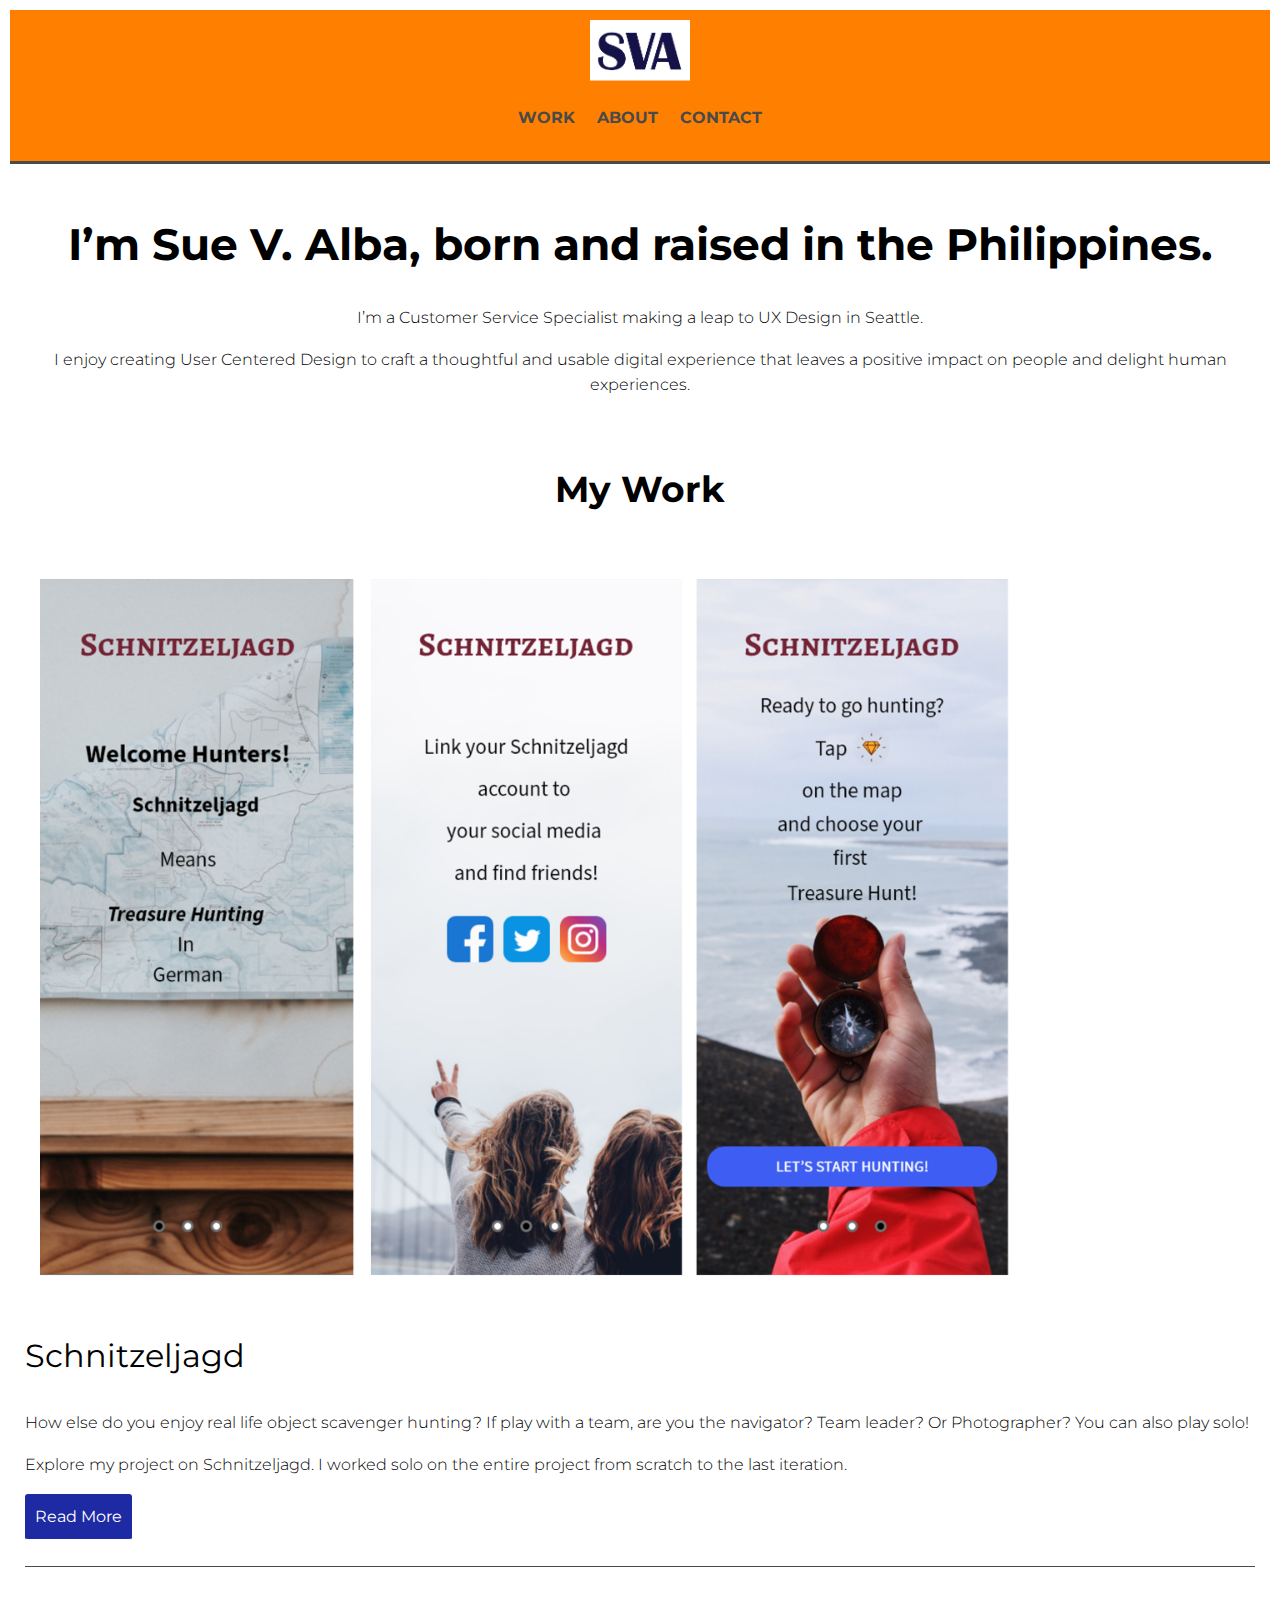
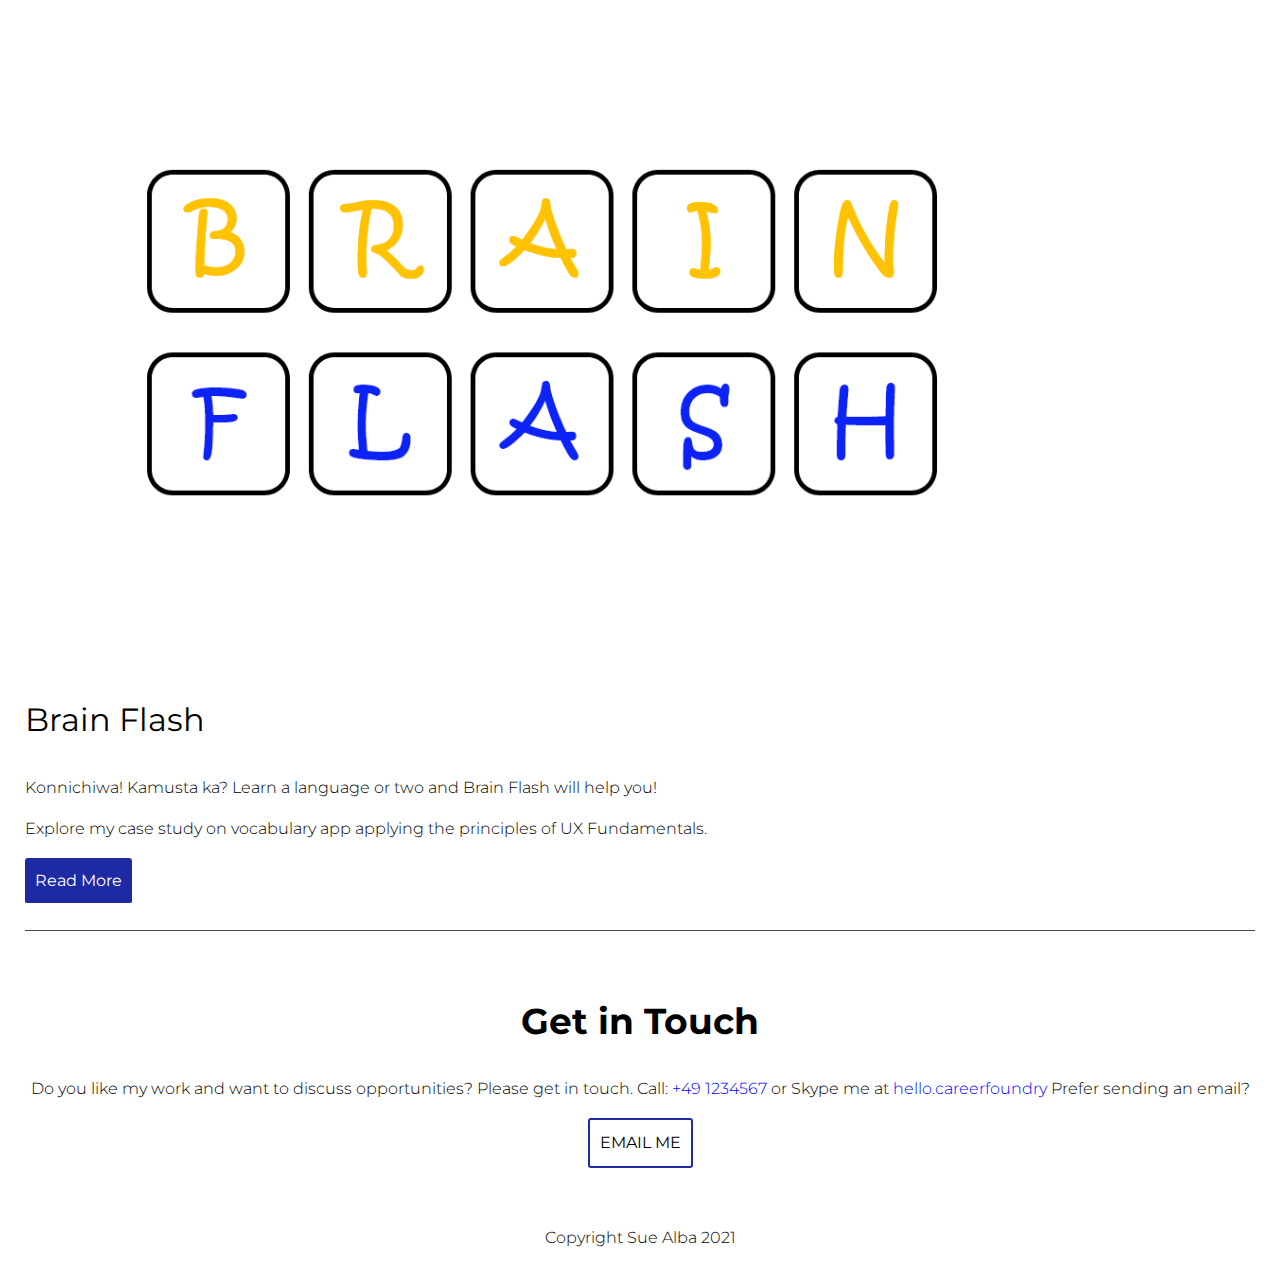
==== src/index.html @ 5db4f270 "Add styles to all pages" ====
<!DOCTYPE html>
<html lang="en" dir="ltr">
  <head>
    <meta charset="utf-8" />
    <meta name="viewport" content="width=device-width, initial-scale=1" />
    <title>SueA Portfolio</title>
    <link rel="shortcut icon" type="image/jpg" href="img/favicon.ico" />
    <link
      rel="stylesheet"
      href="https://pro.fontawesome.com/releases/v5.10.0/css/all.css"
      integrity="sha384-AYmEC3Yw5cVb3ZcuHtOA93w35dYTsvhLPVnYs9eStHfGJvOvKxVfELGroGkvsg+p"
      crossorigin="anonymous"
    />
    <link rel="stylesheet" type="text/css" href="css/normalize.css" />
    <link rel="stylesheet" type="text/css" href="css/style.css" />
    <link
      href="https://fonts.googleapis.com/css2?family=Montserrat:wght@500&family=Roboto+Slab&display=swap"
      rel="stylesheet"
    />
  </head>
  <body>
    <header>
      <div class="container">
        <a href="index.html"
          ><img src="img/MyLogos/logo.png" alt="" class="logo"
        /></a>
        <nav>
          <ul>
            <li><a href="index.html">Work</a></li>
            <li><a href="about.html">About</a></li>
            <li><a href="#contact">Contact</a></li>
          </ul>
        </nav>
      </div>
    </header>

    <main>
      <div id="hero">
        <div class="container">
          <h1>I’m Sue V. Alba, born and raised in the Philippines.</h1>

          <p class="center">
            I’m a Customer Service Specialist making a leap to UX Design in
            Seattle.
          </p>
          <p class="center">
            I enjoy creating User Centered Design to craft a thoughtful and
            usable digital experience that leaves a positive impact on people
            and delight human experiences.
          </p>
        </div>
      </div>

      <div id="work">
        <div class="container">
          <h2>My Work</h2>
          <div class="row">
            <div class="columnLeft">
              <picture>
                <source
                  srcset="img/Schnitzeljagd/sjcover-600x400.png"
                  media="(max-width:767px)"
                />
                <img src="img/Schnitzeljagd/sjcover-1200x800.png" alt="" />
              </picture>
            </div>
            <div class="columnRight">
              <div><h3>Schnitzeljagd</h3></div>
              <div>
                <p>
                  How else do you enjoy real life object scavenger hunting? If
                  play with a team, are you the navigator? Team leader? Or
                  Photographer? You can also play solo!
                </p>
                <p>
                  Explore my project on Schnitzeljagd. I worked solo on the
                  entire project from scratch to the last iteration.
                </p>
                <a href="sj.html" class="button">Read More</a>
              </div>
            </div>
          </div>
          <div class="row">
            <div class="columnLeft">
              <picture>
                <source
                  srcset="img/BrainFlash/BFLogo-600x400.png"
                  media="(max-width:767px)"
                />
                <img src="img/BrainFlash/BFLogo-1200x800.png" alt="" />
              </picture>
            </div>
            <div class="columnRight">
              <div><h3>Brain Flash</h3></div>
              <div>
                <p>
                  Konnichiwa! Kamusta ka? Learn a language or two and Brain
                  Flash will help you!
                </p>
                <p>
                  Explore my case study on vocabulary app applying the
                  principles of UX Fundamentals.
                </p>
                <a href="bf.html" class="button">Read More</a>
              </div>
            </div>
          </div>
        </div>
      </div>
    </main>
    <footer>
      <div class="container">
        <h2>Get in Touch</h2>
        <p>
          Do you like my work and want to discuss opportunities? Please get in
          touch. Call: <a href="tel:+491234567">+49 1234567</a> or Skype me at
          <a href="skype:hello.careerfoundry">hello.careerfoundry</a> Prefer
          sending an email?
        </p>
        <a href="mailto:office@careerfoundry.com" class="button contact"
          >Email me</a
        >
        <!--Social Media Layout and Placeholders-->
        <ul>
          <li>
            <a href="https://www.linkedin.com/" target="_blank">
              <i class="fab fa-linkedin"></i>
            </a>
          </li>
          <li>
            <a href="https://www.twitter.com/" target="_blank">
              <i class="fab fa-twitter-square"></i>
            </a>
          </li>
          <li>
            <a href="https://www.meetup.com/" target="_blank">
              <i class="fab fa-meetup"></i>
            </a>
          </li>
          <li>
            <a href="https://www.slack.com/" target="_blank">
              <i class="fab fa-slack"></i>
            </a>
          </li>
        </ul>
      </div>
      <p>Copyright Sue Alba 2021</p>
    </footer>
  </body>
</html>
---- src/css/style.css ----
* {
  box-sizing: border-box;
}

body {
  background-color: #ffffff;
  font-family: "Montserrat", sans-serif;
  font-size: 16px; /* Sets the font size to 16px */
  font-weight: 300; /* Sets the font weight to 300 */
  line-height: 1.6; /* Sets the line-height to 1.6 * the font-size */
  color: #000000;
}

header {
  background-color: #ff8000;
  color: #000000;
  padding-top: 10px;
  padding-right: 5px;
  padding-bottom: 15px;
  padding-left: 5px;
  margin: 10px 10px 0px 10px;
  border-bottom: 3px solid #4a4a4a;
  text-align: center;
  position: relative;
}

main {
  margin: 0px 10px;
}

footer {
  color: #000000;
  padding-top: 10px;
  padding-right: 5px;
  padding-bottom: 15px;
  padding-left: 5px;
  margin: 10px 10px 0px 10px;
  text-align: center;
  position: relative;
}

footer ul {
  list-style-type: none;
  padding: 0;
}

footer ul > li {
  display: inline-block;
}

nav {
  display: inline-block;
  width: 100%;
}

nav > ul {
  list-style-type: none;
  padding: 0;
}

nav > ul > li {
  display: inline-block;
}

nav > ul > li > a {
  padding: 0 9px;
  text-transform: uppercase;
  font-weight: 700;
  color: #4a4a4a;
}

nav > ul > li > a:visited {
  color: #8000ff;
}

nav > ul > li > a:hover {
  color: #0000ff;
}

nav > ul > li > a:active {
  color: #ff0000;
}

h1,
h2,
h3,
h4 {
  line-height: 1.4;
}

h1 {
  font-size: 2.75em;
  font-weight: 700;
}

h2 {
  font-size: 2.25em;
  font-weight: 700;
}

h3 {
  font-size: 2em;
  font-weight: 400;
}

h4 {
  font-size: 1.35em;
  font-weight: 400;
}

img {
  width: 100%;
  max-width: 1000px;
}

img.userflow {
  width: 100%;
  max-width: 600px;
}

img.crazy8 {
  width: 100%;
  max-width: 600px;
}

img.ut {
  width: 100%;
  max-width: 900px;
}

a {
  color: #0000ff;
  text-decoration: none; /* No underlining */
}

a:visited {
  /* visited link */
  color: #8000ff;
}

a:hover,
a:focus {
  color: #0000ff;
  text-decoration: underline;
  /* Underlining when hovering over a link */
}

a:active {
  /* selected link */
  color: #fae4e4;
}

.center {
  text-align: center;
}

.logo {
  max-width: 100px;
}

.container {
  padding: 0 15px;
}

.row {
  margin: 25px 0; /* 25px top and bottom, 0 left and right */
}

#hero {
  padding: 20px 0;
  display: inline-block;
  width: 100%;
}

#hero h1,
#work h2,
.work-title h1,
.work-title h3 {
  text-align: center; /* Centers text */
}

#work .row {
  padding-bottom: 25px;
  border-bottom: 1px solid #4a4a4a;
}

.category {
  font-weight: bold;
}

.button {
  display: inline-block; /* since the <a> tag is inline by default, we need to change this to inline-block, but more on this in the next exercise */
  background-color: #1d2aa3;
  color: #ffffff; /* needed to override the default link color */
  font-weight: 400;
  padding: 10px;
  border-radius: 3px;
  border-bottom: 2px solid #ffffff; /* width of the border, type, color */
  transition: 0.2s opacity;
}

.button:visited {
  color: #ecec00; /* needed to override the default link color */
}

.button:hover {
  opacity: 0.9; /* Reduces the opacity of the button to 80% */
  text-decoration: none;
}

.button:active {
  color: yellow;
}

.button.contact {
  background-color: transparent;
  color: #000000;
  text-transform: uppercase;
  border: 2px solid #1d2aa3;
}

.button.contact:hover {
  background-color: #1d2aa3;
  color: yellow;
}

.button.resume {
  background-color: transparent;
  color: #104df6;
  text-transform: uppercase;
  border: 2px solid1d2aa3;
}

.button.resume:hover {
  background-color: #2d37c2;
  color: #ffffff;
}
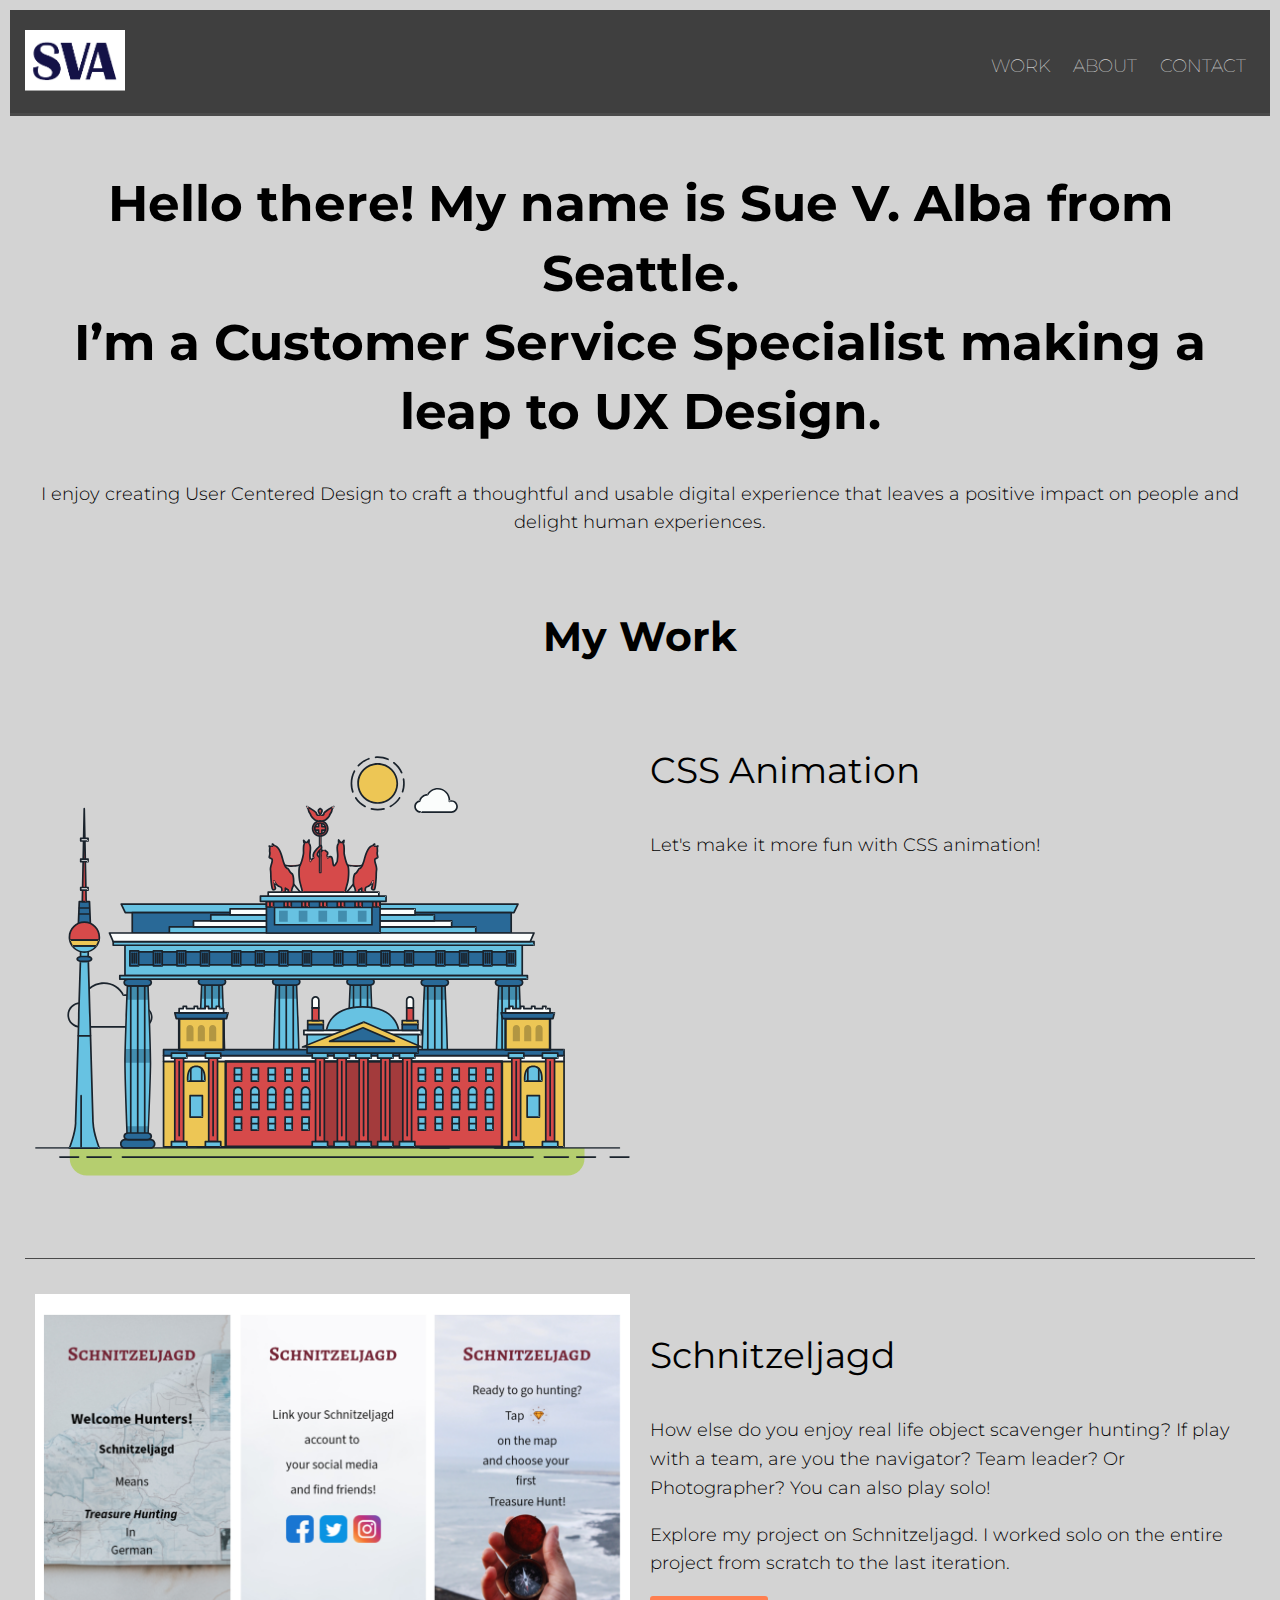
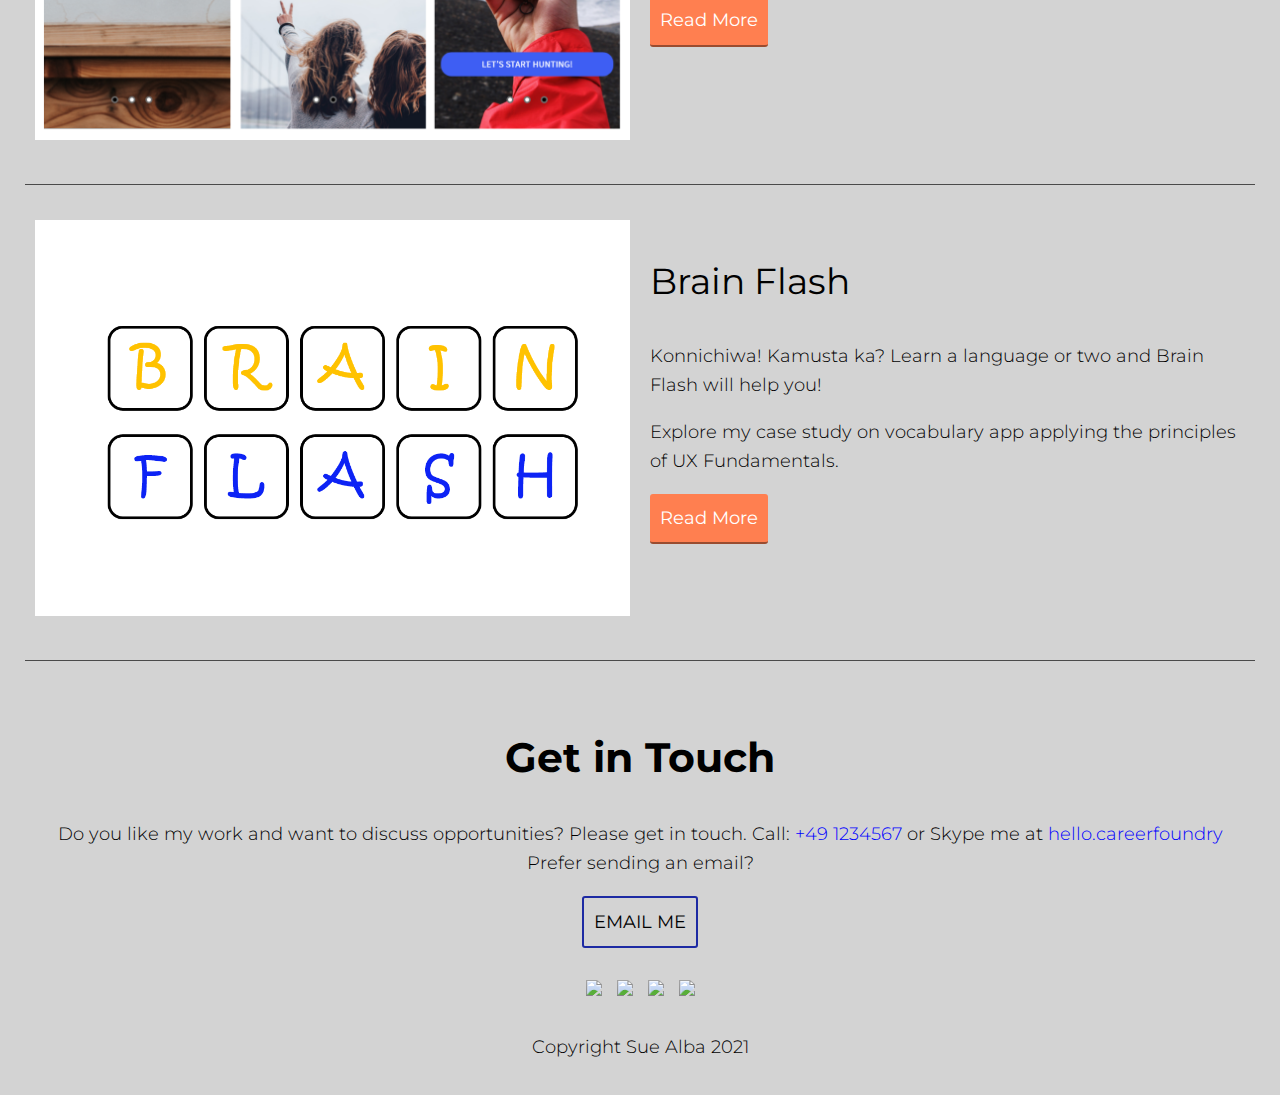
==== commit 554b1cb0: "Updated styles and added animation" ====
--- a/src/index.html
+++ b/src/index.html
@@ -5,12 +5,6 @@
     <meta name="viewport" content="width=device-width, initial-scale=1" />
     <title>SueA Portfolio</title>
     <link rel="shortcut icon" type="image/jpg" href="img/favicon.ico" />
-    <link
-      rel="stylesheet"
-      href="https://pro.fontawesome.com/releases/v5.10.0/css/all.css"
-      integrity="sha384-AYmEC3Yw5cVb3ZcuHtOA93w35dYTsvhLPVnYs9eStHfGJvOvKxVfELGroGkvsg+p"
-      crossorigin="anonymous"
-    />
     <link rel="stylesheet" type="text/css" href="css/normalize.css" />
     <link rel="stylesheet" type="text/css" href="css/style.css" />
     <link
@@ -21,9 +15,9 @@
   <body>
     <header>
       <div class="container">
-        <a href="index.html"
-          ><img src="img/MyLogos/logo.png" alt="" class="logo"
-        /></a>
+        <a href="index.html">
+          <img src="img/MyLogos/logo.png" alt="" class="logo" />
+        </a>
         <nav>
           <ul>
             <li><a href="index.html">Work</a></li>
@@ -36,14 +30,14 @@
 
     <main>
       <div id="hero">
-        <div class="container">
-          <h1>I’m Sue V. Alba, born and raised in the Philippines.</h1>
-
-          <p class="center">
-            I’m a Customer Service Specialist making a leap to UX Design in
-            Seattle.
-          </p>
-          <p class="center">
+        <div class="container center">
+          <h1>
+            Hello there! My name is Sue V. Alba from Seattle.
+            <span>
+              I’m a Customer Service Specialist making a leap to UX Design.
+            </span>
+          </h1>
+          <p>
             I enjoy creating User Centered Design to craft a thoughtful and
             usable digital experience that leaves a positive impact on people
             and delight human experiences.
@@ -54,8 +48,2085 @@
       <div id="work">
         <div class="container">
           <h2>My Work</h2>
+          <!-- sample CSS Animation begins--  -->
           <div class="row">
-            <div class="columnLeft">
+            <div class="column col-md-6 col-lg-7">
+              <svg
+                xmlns="http://www.w3.org/2000/svg"
+                class="berlin-illustration"
+                height="505"
+                viewBox="0 0 700 505"
+                xmlns:xlink="http://www.w3.org/1999/xlink"
+              >
+                <defs>
+                  <polygon
+                    id="a"
+                    points=".06 231.917 .06 .929 688.717 .929 688.717 231.917"
+                  />
+                </defs>
+                <g fill="none" fill-rule="evenodd">
+                  <g transform="translate(0 241)" class="cloud-front">
+                    <path
+                      fill="#1A232C"
+                      d="M87.602,29 L87.602,28 C87.326,28.001 87.103,28.024 86.927,28.033 L86.979,29.031 L87.947,28.78 C85.741,20.282 78.041,14.002 68.852,14 C67.858,14 66.904,14.096 65.98,14.231 L66.125,15.22 L67.019,14.772 C62.626,6.015 53.567,0.001 43.102,0 C29.041,0.002 17.524,10.848 16.443,24.632 L17.44,24.71 L17.606,23.724 C16.803,23.589 15.969,23.5 15.102,23.5 C6.817,23.501 0.102,30.215 0.102,38.5 C0.102,46.785 6.817,53.499 15.102,53.5 L87.602,53.5 C94.644,53.499 100.351,47.792 100.352,40.75 C100.351,33.708 94.644,28.001 87.602,28 L87.602,30 C90.573,30 93.254,31.202 95.203,33.149 C97.15,35.097 98.351,37.778 98.352,40.75 C98.351,43.722 97.15,46.403 95.203,48.351 C93.254,50.298 90.573,51.5 87.602,51.5 L15.102,51.5 C11.509,51.5 8.265,50.046 5.909,47.692 C3.555,45.337 2.102,42.093 2.102,38.5 C2.102,34.907 3.555,31.663 5.909,29.308 C8.265,26.954 11.509,25.5 15.102,25.5 C15.831,25.5 16.553,25.575 17.273,25.697 C17.551,25.743 17.832,25.672 18.055,25.499 C18.277,25.325 18.414,25.07 18.436,24.789 C19.436,12.04 30.094,1.998 43.102,2 C52.786,1.999 61.163,7.564 65.231,15.669 C65.425,16.055 65.842,16.272 66.27,16.21 C67.132,16.084 67.988,16 68.852,16 C77.108,15.998 84.027,21.647 86.011,29.283 C86.13,29.741 86.557,30.054 87.031,30.03 C87.27,30.017 87.457,29.999 87.602,30 L87.602,29"
+                      transform="translate(38 36)"
+                    />
+                  </g>
+                  <path
+                    fill="#B5CE6F"
+                    d="M646.484,484.382 C646.484,489.501 644.531,494.62 640.627,498.525 C636.722,502.43 631.603,504.382 626.484,504.382 L60.873,504.382 C55.754,504.382 50.636,502.43 46.731,498.525 C42.826,494.62 40.873,489.501 40.873,484.382 L40.873,471.917 L646.484,471.917 L646.484,484.382"
+                  />
+                  <polyline
+                    fill="#67C2E2"
+                    points="334.824 185.029 101.449 185.029 106.209 195.08 563.438 195.08 568.2 185.029 334.824 185.029"
+                  />
+                  <path
+                    fill="#1A232C"
+                    d="M334.824,185.029 L334.824,184.029 L101.449,184.029 C101.104,184.029 100.788,184.203 100.604,184.494 C100.42,184.785 100.398,185.146 100.545,185.457 L105.306,195.508 C105.471,195.856 105.824,196.079 106.209,196.079 L563.438,196.079 C563.824,196.079 564.177,195.856 564.342,195.508 L569.104,185.457 C569.251,185.146 569.229,184.785 569.045,184.494 C568.861,184.203 568.544,184.029 568.2,184.029 L334.824,184.029 L334.824,186.029 L566.62,186.029 L562.806,194.08 L106.842,194.08 L103.029,186.029 L334.824,186.029 L334.824,185.029"
+                  />
+                  <polygon
+                    fill="#296997"
+                    points="114.416 218.974 560.222 218.974 560.222 195.08 114.416 195.08"
+                  />
+                  <path
+                    fill="#1A232C"
+                    d="M560.222,218.974 L560.222,217.974 L115.416,217.974 L115.416,196.079 L559.222,196.079 L559.222,218.974 L560.222,218.974 L560.222,217.974 L560.222,218.974 L561.222,218.974 L561.222,195.08 C561.222,194.816 561.115,194.559 560.929,194.372 C560.742,194.186 560.485,194.08 560.222,194.08 L114.416,194.08 C114.152,194.08 113.895,194.186 113.708,194.372 C113.522,194.559 113.416,194.816 113.416,195.08 L113.416,218.974 C113.416,219.237 113.522,219.495 113.708,219.681 C113.895,219.867 114.152,219.974 114.416,219.974 L560.222,219.974 C560.485,219.974 560.742,219.867 560.929,219.681 C561.115,219.495 561.222,219.237 561.222,218.974 L560.222,218.974"
+                  />
+                  <polygon
+                    fill="#67C2E2"
+                    points="105.85 269.08 573.225 269.08 573.225 233.398 105.85 233.398"
+                  />
+                  <path
+                    fill="#1A232C"
+                    d="M573.225,233.398 L573.225,232.398 L105.85,232.398 C105.587,232.398 105.329,232.505 105.143,232.691 C104.957,232.877 104.85,233.134 104.85,233.398 L104.85,269.08 C104.85,269.344 104.957,269.601 105.143,269.788 C105.329,269.974 105.587,270.08 105.85,270.08 L573.225,270.08 C573.488,270.08 573.745,269.974 573.932,269.788 C574.118,269.601 574.225,269.344 574.225,269.08 L574.225,233.398 C574.225,233.134 574.118,232.877 573.932,232.691 C573.745,232.505 573.488,232.398 573.225,232.398 L573.225,233.398 L572.225,233.398 L572.225,268.08 L106.85,268.08 L106.85,234.398 L573.225,234.398 L573.225,233.398 L572.225,233.398 L573.225,233.398"
+                  />
+                  <polygon
+                    fill="#296997"
+                    points="116.751 256.508 562.557 256.508 562.557 241.243 116.751 241.243"
+                  />
+                  <path
+                    fill="#1A232C"
+                    d="M562.557,256.508 L562.557,255.508 L117.75,255.508 L117.75,242.243 L561.557,242.243 L561.557,256.508 L562.557,256.508 L562.557,255.508 L562.557,256.508 L563.557,256.508 L563.557,241.243 C563.557,240.979 563.45,240.722 563.264,240.535 C563.078,240.349 562.82,240.243 562.557,240.243 L116.75,240.243 C116.487,240.243 116.23,240.349 116.043,240.535 C115.857,240.722 115.751,240.979 115.751,241.243 L115.751,256.508 C115.751,256.771 115.857,257.029 116.043,257.215 C116.23,257.401 116.487,257.508 116.751,257.508 L562.557,257.508 C562.82,257.508 563.077,257.401 563.264,257.215 C563.45,257.029 563.557,256.771 563.557,256.508 L562.557,256.508"
+                  />
+                  <polygon
+                    fill="#67C2E2"
+                    points="158.07 218.974 518.563 218.974 518.563 211.858 158.07 211.858"
+                  />
+                  <path
+                    fill="#1A232C"
+                    d="M518.563,211.858 L518.563,210.858 L158.07,210.858 C157.807,210.858 157.549,210.964 157.363,211.151 C157.177,211.337 157.07,211.594 157.07,211.858 L157.07,218.974 C157.07,219.237 157.177,219.495 157.363,219.681 C157.549,219.867 157.807,219.974 158.07,219.974 L518.563,219.974 C518.826,219.974 519.083,219.867 519.27,219.681 C519.456,219.495 519.562,219.237 519.562,218.974 L519.562,211.858 C519.562,211.594 519.456,211.337 519.27,211.151 C519.083,210.964 518.826,210.858 518.563,210.858 L518.563,211.858 L517.563,211.858 L517.563,217.974 L159.07,217.974 L159.07,212.858 L518.563,212.858 L518.563,211.858 L517.563,211.858 L518.563,211.858"
+                  />
+                  <polygon
+                    fill="#FBFDFC"
+                    points="186.438 211.858 490.194 211.858 490.194 204.741 186.438 204.741"
+                  />
+                  <path
+                    fill="#1A232C"
+                    d="M490.194,204.741 L490.194,203.741 L186.438,203.741 C186.175,203.741 185.917,203.848 185.731,204.034 C185.545,204.221 185.438,204.478 185.438,204.741 L185.438,211.858 C185.438,212.121 185.545,212.379 185.731,212.565 C185.917,212.751 186.175,212.858 186.438,212.858 L490.194,212.858 C490.458,212.858 490.715,212.751 490.902,212.565 C491.088,212.379 491.194,212.121 491.194,211.858 L491.194,204.741 C491.194,204.478 491.088,204.221 490.902,204.034 C490.715,203.848 490.458,203.741 490.194,203.741 L490.194,204.741 L489.194,204.741 L489.194,210.858 L187.438,210.858 L187.438,205.741 L490.194,205.741 L490.194,204.741 L489.194,204.741 L490.194,204.741"
+                  />
+                  <polygon
+                    fill="#67C2E2"
+                    points="206.805 204.741 469.828 204.741 469.828 197.624 206.805 197.624"
+                  />
+                  <path
+                    fill="#1A232C"
+                    d="M469.828,197.624 L469.828,196.624 L206.805,196.624 C206.541,196.624 206.284,196.731 206.098,196.917 C205.911,197.103 205.805,197.361 205.805,197.624 L205.805,204.741 C205.805,205.005 205.911,205.262 206.098,205.449 C206.284,205.635 206.541,205.741 206.805,205.741 L469.828,205.741 C470.091,205.741 470.349,205.635 470.535,205.449 C470.722,205.262 470.828,205.005 470.828,204.741 L470.828,197.624 C470.828,197.361 470.722,197.103 470.535,196.917 C470.349,196.731 470.091,196.624 469.828,196.624 L469.828,197.624 L468.828,197.624 L468.828,203.741 L207.805,203.741 L207.805,198.624 L469.828,198.624 L469.828,197.624 L468.828,197.624 L469.828,197.624"
+                  />
+                  <polygon
+                    fill="#FBFDFC"
+                    points="229.521 197.624 447.111 197.624 447.111 190.509 229.521 190.509"
+                  />
+                  <path
+                    fill="#1A232C"
+                    d="M447.111,190.509 L447.111,189.509 L229.521,189.509 C229.258,189.509 229,189.616 228.814,189.802 C228.628,189.988 228.521,190.246 228.521,190.509 L228.521,197.624 C228.521,197.888 228.628,198.145 228.814,198.332 C229,198.518 229.258,198.624 229.521,198.624 L447.111,198.624 C447.375,198.624 447.632,198.518 447.818,198.332 C448.005,198.145 448.111,197.888 448.111,197.624 L448.111,190.509 C448.111,190.246 448.005,189.988 447.818,189.802 C447.632,189.616 447.375,189.509 447.111,189.509 L447.111,190.509 L446.111,190.509 L446.111,196.624 L230.521,196.624 L230.521,191.509 L447.111,191.509 L447.111,190.509 L446.111,190.509 L447.111,190.509"
+                  />
+                  <path
+                    fill="#67C2E2"
+                    d="M135.607,355.447 C135.163,337.766 134.264,313.326 133.648,297.387 C133.274,287.721 133.004,281.18 133.004,281.18 L108.722,281.18 C108.722,281.18 108.452,287.721 108.079,297.387 C107.462,313.326 106.563,337.766 106.119,355.447 C105.953,362.059 105.85,367.732 105.85,371.653 L105.85,371.654 C105.85,386.117 107.243,424.332 108.089,446.189 C108.457,455.706 108.722,462.126 108.722,462.126 L133.004,462.126 C133.004,462.126 133.269,455.706 133.637,446.189 C134.482,424.332 135.876,386.117 135.876,371.654 L135.876,371.653 C135.876,367.732 135.773,362.059 135.607,355.447"
+                  />
+                  <path
+                    fill="#428DAE"
+                    d="M133.648 297.387L108.079 297.387C108.452 287.721 108.722 281.18 108.722 281.18L133.004 281.18C133.004 281.18 133.274 287.721 133.648 297.387M135.876 371.654L105.85 371.654 105.85 371.653C105.85 367.732 105.953 362.059 106.119 355.447L135.607 355.447C135.773 362.059 135.876 367.732 135.876 371.653L135.876 371.654M133.004 462.126L108.722 462.126C108.722 462.126 108.457 455.706 108.089 446.189L133.637 446.189C133.269 455.706 133.004 462.126 133.004 462.126"
+                  />
+                  <path
+                    fill="#1A232C"
+                    d="M109.612,461.199 L132.114,461.199 C132.447,453.007 134.949,390.886 134.949,371.653 C134.949,352.42 132.447,290.299 132.114,282.108 L109.612,282.108 C109.279,290.299 106.778,352.42 106.778,371.653 C106.778,390.886 109.279,453.007 109.612,461.199 Z M133.895,463.054 L107.832,463.054 L107.794,462.164 C107.766,461.466 104.922,392.193 104.922,371.653 C104.922,351.114 107.766,281.839 107.794,281.142 L107.832,280.252 L133.895,280.252 L133.931,281.142 C133.96,281.839 136.804,351.114 136.804,371.653 C136.804,392.193 133.96,461.466 133.931,462.164 L133.895,463.054 L133.895,463.054 Z"
+                  />
+                  <path
+                    fill="#1A232C"
+                    d="M111.638 281.18L111.638 462.126C111.638 462.679 112.086 463.126 112.638 463.126 113.19 463.126 113.638 462.679 113.638 462.126L113.638 281.18C113.638 280.628 113.19 280.18 112.638 280.18 112.086 280.18 111.638 280.628 111.638 281.18M119.863 281.18L119.863 462.126C119.863 462.679 120.311 463.126 120.863 463.126 121.416 463.126 121.863 462.679 121.863 462.126L121.863 281.18C121.863 280.628 121.416 280.18 120.863 280.18 120.311 280.18 119.863 280.628 119.863 281.18M128.088 281.18L128.088 462.126C128.088 462.679 128.536 463.126 129.088 463.126 129.64 463.126 130.088 462.679 130.088 462.126L130.088 281.18C130.088 280.628 129.64 280.18 129.088 280.18 128.536 280.18 128.088 280.628 128.088 281.18"
+                  />
+                  <path
+                    fill="#296997"
+                    d="M136.79,277.265 C136.79,279.418 134.675,281.18 132.09,281.18 L109.636,281.18 C107.051,281.18 104.936,279.418 104.936,277.265 C104.936,275.111 107.051,273.349 109.636,273.349 L132.09,273.349 C134.675,273.349 136.79,275.111 136.79,277.265"
+                  />
+                  <path
+                    fill="#1A232C"
+                    d="M136.79,277.265 L135.79,277.265 C135.789,278.005 135.433,278.704 134.769,279.262 C134.109,279.814 133.155,280.181 132.09,280.18 L109.636,280.18 C108.571,280.181 107.617,279.814 106.956,279.262 C106.293,278.704 105.936,278.005 105.936,277.265 C105.936,276.524 106.293,275.825 106.957,275.267 C107.617,274.715 108.571,274.348 109.636,274.349 L132.09,274.349 C133.155,274.348 134.109,274.716 134.769,275.267 C135.433,275.825 135.789,276.524 135.79,277.265 L137.79,277.265 C137.791,275.851 137.09,274.593 136.049,273.731 C135.006,272.863 133.61,272.35 132.09,272.349 L109.636,272.349 C108.116,272.35 106.72,272.863 105.676,273.731 C104.636,274.593 103.935,275.851 103.936,277.265 C103.935,278.678 104.636,279.937 105.677,280.798 C106.72,281.666 108.116,282.179 109.636,282.18 L132.09,282.18 C133.61,282.179 135.006,281.666 136.049,280.798 C137.09,279.937 137.791,278.678 137.79,277.265 L136.79,277.265"
+                  />
+                  <path
+                    fill="#296997"
+                    d="M140.775,467.217 C140.775,469.803 138.661,471.917 136.076,471.917 L105.65,471.917 C103.065,471.917 100.951,469.803 100.951,467.217 L100.951,466.825 C100.951,464.241 103.065,462.126 105.65,462.126 L136.076,462.126 C138.661,462.126 140.775,464.241 140.775,466.825 L140.775,467.217"
+                  />
+                  <path
+                    fill="#1A232C"
+                    d="M140.775,467.217 L139.775,467.217 C139.775,468.235 139.361,469.155 138.688,469.83 C138.013,470.503 137.093,470.917 136.076,470.917 L105.65,470.917 C104.633,470.917 103.713,470.504 103.038,469.83 C102.365,469.155 101.951,468.235 101.951,467.217 L101.951,466.825 C101.951,465.808 102.365,464.889 103.038,464.214 C103.713,463.54 104.633,463.127 105.65,463.126 L136.076,463.126 C137.093,463.127 138.013,463.54 138.688,464.214 C139.362,464.889 139.775,465.808 139.775,466.825 L139.775,467.217 L141.775,467.217 L141.775,466.825 C141.772,463.684 139.217,461.13 136.076,461.126 L105.65,461.126 C102.509,461.13 99.955,463.684 99.951,466.825 L99.951,467.217 C99.954,470.36 102.509,472.914 105.65,472.917 L136.076,472.917 C139.217,472.914 141.772,470.36 141.775,467.217 L140.775,467.217"
+                  />
+                  <path
+                    fill="#296997"
+                    d="M136.79,458.208 C136.79,460.363 134.675,462.126 132.09,462.126 L109.636,462.126 C107.051,462.126 104.936,460.363 104.936,458.208 C104.936,456.057 107.051,454.292 109.636,454.292 L132.09,454.292 C134.675,454.292 136.79,456.057 136.79,458.208"
+                  />
+                  <path
+                    fill="#1A232C"
+                    d="M136.79,458.208 L135.79,458.208 C135.789,458.949 135.432,459.649 134.769,460.207 C134.108,460.76 133.154,461.128 132.09,461.126 L109.636,461.126 C108.572,461.128 107.617,460.76 106.957,460.207 C106.293,459.649 105.936,458.949 105.936,458.208 C105.936,457.47 106.293,456.77 106.957,456.212 C107.617,455.659 108.572,455.291 109.636,455.292 L132.09,455.292 C133.154,455.291 134.108,455.659 134.769,456.212 C135.433,456.77 135.789,457.47 135.79,458.208 L137.79,458.208 C137.791,456.796 137.09,455.538 136.05,454.675 C135.006,453.808 133.61,453.294 132.09,453.292 L109.636,453.292 C108.115,453.294 106.719,453.808 105.676,454.675 C104.636,455.538 103.935,456.796 103.936,458.208 C103.935,459.622 104.636,460.881 105.676,461.743 C106.72,462.611 108.116,463.125 109.636,463.126 L132.09,463.126 C133.61,463.125 135.006,462.611 136.05,461.743 C137.09,460.881 137.791,459.622 137.79,458.208 L136.79,458.208"
+                  />
+                  <path
+                    fill="#67C2E2"
+                    d="M572.471,355.447 C572.025,337.766 571.126,313.326 570.51,297.387 C570.137,287.721 569.867,281.18 569.867,281.18 L545.585,281.18 C545.585,281.18 545.315,287.721 544.942,297.387 C544.326,313.326 543.427,337.766 542.981,355.447 C542.815,362.059 542.713,367.732 542.713,371.653 L542.713,371.654 C542.713,386.117 544.107,424.332 544.952,446.189 C545.32,455.706 545.585,462.126 545.585,462.126 L569.867,462.126 C569.867,462.126 570.132,455.706 570.499,446.189 C571.346,424.332 572.739,386.117 572.739,371.654 L572.739,371.653 C572.739,367.732 572.637,362.059 572.471,355.447"
+                  />
+                  <path
+                    fill="#428DAE"
+                    d="M569.582 297.387L566.951 297.387 566.951 282.108 568.977 282.108C569.063 284.206 569.29 289.841 569.582 297.387M564.951 297.387L545.871 297.387C546.162 289.841 546.39 284.206 546.476 282.108L564.951 282.108 564.951 297.387M571.8 369.187L566.951 369.187 566.951 356.265 571.562 356.265C571.685 361.272 571.771 365.701 571.8 369.187M564.951 369.187L543.653 369.187C543.684 365.512 543.777 360.79 543.912 355.447L553.551 355.447 553.551 356.265 564.951 356.265 564.951 369.187"
+                  />
+                  <path
+                    fill="#1A232C"
+                    d="M546.476,461.199 L568.977,461.199 C569.31,453.007 571.812,390.886 571.812,371.653 C571.812,352.42 569.31,290.299 568.977,282.108 L546.476,282.108 C546.142,290.299 543.642,352.42 543.642,371.653 C543.642,390.886 546.142,453.007 546.476,461.199 M570.758,463.054 L544.694,463.054 L544.658,462.164 C544.629,461.466 541.785,392.193 541.785,371.653 C541.785,351.114 544.629,281.839 544.658,281.142 L544.694,280.252 L570.758,280.252 L570.795,281.142 C570.823,281.839 573.667,351.114 573.667,371.653 C573.667,392.193 570.823,461.466 570.795,462.164 L570.758,463.054"
+                  />
+                  <path
+                    fill="#1A232C"
+                    d="M548.501 281.18L548.501 462.126C548.501 462.679 548.949 463.126 549.501 463.126 550.053 463.126 550.501 462.679 550.501 462.126L550.501 281.18C550.501 280.628 550.053 280.18 549.501 280.18 548.949 280.18 548.501 280.628 548.501 281.18M556.727 281.18L556.727 462.126C556.727 462.679 557.174 463.126 557.727 463.126 558.279 463.126 558.727 462.679 558.727 462.126L558.727 281.18C558.727 280.628 558.279 280.18 557.727 280.18 557.174 280.18 556.727 280.628 556.727 281.18M564.951 281.18L564.951 462.126C564.951 462.679 565.399 463.126 565.951 463.126 566.503 463.126 566.951 462.679 566.951 462.126L566.951 281.18C566.951 280.628 566.503 280.18 565.951 280.18 565.399 280.18 564.951 280.628 564.951 281.18"
+                  />
+                  <path
+                    fill="#296997"
+                    d="M573.653,277.265 C573.653,279.418 571.537,281.18 568.953,281.18 L546.499,281.18 C543.915,281.18 541.799,279.418 541.799,277.265 C541.799,275.111 543.915,273.349 546.499,273.349 L568.953,273.349 C571.537,273.349 573.653,275.111 573.653,277.265"
+                  />
+                  <path
+                    fill="#1A232C"
+                    d="M573.653,277.265 L572.653,277.265 C572.653,278.005 572.296,278.704 571.632,279.262 C570.972,279.814 570.017,280.181 568.953,280.18 L546.499,280.18 C545.435,280.181 544.48,279.814 543.82,279.262 C543.156,278.704 542.8,278.005 542.799,277.265 C542.8,276.525 543.156,275.825 543.82,275.267 C544.481,274.715 545.435,274.348 546.499,274.349 L568.953,274.349 C570.017,274.348 570.972,274.715 571.632,275.267 C572.296,275.825 572.653,276.525 572.653,277.265 L574.653,277.265 C574.654,275.851 573.953,274.593 572.912,273.731 C571.869,272.863 570.473,272.35 568.953,272.349 L546.499,272.349 C544.979,272.35 543.583,272.863 542.54,273.731 C541.499,274.593 540.798,275.851 540.799,277.265 C540.798,278.679 541.499,279.937 542.54,280.798 C543.583,281.666 544.979,282.179 546.499,282.18 L568.953,282.18 C570.473,282.179 571.869,281.666 572.912,280.798 C573.953,279.937 574.654,278.679 574.653,277.265 L573.653,277.265"
+                  />
+                  <path
+                    fill="#296997"
+                    d="M577.639,467.217 C577.639,469.803 575.524,471.917 572.938,471.917 L542.514,471.917 C539.929,471.917 537.813,469.803 537.813,467.217 L537.813,466.825 C537.813,464.241 539.929,462.126 542.514,462.126 L572.938,462.126 C575.524,462.126 577.639,464.241 577.639,466.825 L577.639,467.217"
+                  />
+                  <path
+                    fill="#1A232C"
+                    d="M577.639,467.217 L576.639,467.217 C576.638,468.235 576.225,469.155 575.551,469.83 C574.876,470.503 573.956,470.917 572.938,470.917 L542.514,470.917 C541.497,470.917 540.576,470.503 539.901,469.83 C539.227,469.155 538.814,468.234 538.813,467.217 L538.813,466.825 C538.814,465.808 539.227,464.889 539.901,464.214 C540.576,463.54 541.497,463.127 542.514,463.126 L572.938,463.126 C573.956,463.127 574.876,463.54 575.551,464.214 C576.225,464.888 576.638,465.808 576.639,466.825 L576.639,467.217 L578.639,467.217 L578.639,466.825 C578.635,463.684 576.081,461.13 572.938,461.126 L542.514,461.126 C539.372,461.13 536.817,463.684 536.813,466.825 L536.813,467.217 C536.817,470.36 539.372,472.914 542.514,472.917 L572.938,472.917 C576.081,472.914 578.635,470.359 578.639,467.217 L577.639,467.217"
+                  />
+                  <path
+                    fill="#296997"
+                    d="M573.653,458.208 C573.653,460.363 571.537,462.126 568.953,462.126 L546.499,462.126 C543.915,462.126 541.799,460.363 541.799,458.208 C541.799,456.057 543.915,454.292 546.499,454.292 L568.953,454.292 C571.537,454.292 573.653,456.057 573.653,458.208"
+                  />
+                  <path
+                    fill="#1A232C"
+                    d="M573.653,458.208 L572.653,458.208 C572.653,458.949 572.296,459.649 571.632,460.207 C570.971,460.76 570.017,461.128 568.953,461.126 L546.499,461.126 C545.435,461.128 544.481,460.76 543.82,460.207 C543.157,459.649 542.799,458.949 542.799,458.208 C542.799,457.47 543.156,456.77 543.82,456.212 C544.481,455.659 545.435,455.291 546.499,455.292 L568.953,455.292 C570.017,455.291 570.971,455.659 571.632,456.212 C572.296,456.77 572.653,457.47 572.653,458.208 L574.653,458.208 C574.654,456.796 573.953,455.538 572.912,454.675 C571.869,453.808 570.473,453.294 568.953,453.292 L546.499,453.292 C544.979,453.294 543.583,453.808 542.54,454.675 C541.499,455.538 540.798,456.796 540.799,458.208 C540.798,459.622 541.499,460.881 542.54,461.743 C543.583,462.611 544.979,463.125 546.499,463.126 L568.953,463.126 C570.473,463.125 571.869,462.611 572.912,461.743 C573.953,460.881 574.654,459.622 574.653,458.208 L573.653,458.208"
+                  />
+                  <path
+                    fill="#67C2E2"
+                    d="M485.098,355.447 C484.654,337.766 483.753,313.326 483.137,297.387 C482.764,287.721 482.494,281.18 482.494,281.18 L458.213,281.18 C458.213,281.18 457.942,287.721 457.569,297.387 C456.953,313.326 456.055,337.766 455.608,355.447 C455.443,362.059 455.34,367.732 455.34,371.653 L455.34,371.654 C455.34,386.117 456.733,424.332 457.58,446.189 C457.948,455.706 458.213,462.126 458.213,462.126 L482.494,462.126 C482.494,462.126 482.759,455.706 483.126,446.189 C483.973,424.332 485.366,386.117 485.366,371.654 L485.366,371.653 C485.366,367.732 485.265,362.059 485.098,355.447"
+                  />
+                  <path
+                    fill="#428DAE"
+                    d="M483.137 297.387L457.569 297.387C457.942 287.721 458.213 281.18 458.213 281.18L482.494 281.18C482.494 281.18 482.764 287.721 483.137 297.387M485.355 369.187L455.351 369.187C455.382 365.502 455.475 360.78 455.608 355.447L485.098 355.447C485.232 360.78 485.325 365.502 485.355 369.187"
+                  />
+                  <path
+                    fill="#1A232C"
+                    d="M459.103,461.199 L481.605,461.199 C481.938,453.007 484.439,390.886 484.439,371.653 C484.439,352.42 481.938,290.299 481.605,282.108 L459.103,282.108 C458.769,290.299 456.268,352.42 456.268,371.653 C456.268,390.886 458.769,453.007 459.103,461.199 Z M483.386,463.054 L457.321,463.054 L457.285,462.164 C457.256,461.466 454.412,392.193 454.412,371.653 C454.412,351.114 457.256,281.839 457.285,281.142 L457.321,280.252 L483.386,280.252 L483.422,281.142 C483.45,281.839 486.294,351.114 486.294,371.653 C486.294,392.193 483.45,461.466 483.422,462.164 L483.386,463.054 L483.386,463.054 Z"
+                  />
+                  <path
+                    fill="#1A232C"
+                    d="M461.128 281.18L461.128 462.126C461.128 462.679 461.576 463.126 462.128 463.126 462.68 463.126 463.128 462.679 463.128 462.126L463.128 281.18C463.128 280.628 462.68 280.18 462.128 280.18 461.576 280.18 461.128 280.628 461.128 281.18M469.354 281.18L469.354 462.126C469.354 462.679 469.801 463.126 470.354 463.126 470.906 463.126 471.354 462.679 471.354 462.126L471.354 281.18C471.354 280.628 470.906 280.18 470.354 280.18 469.801 280.18 469.354 280.628 469.354 281.18M477.578 281.18L477.578 462.126C477.578 462.679 478.026 463.126 478.578 463.126 479.13 463.126 479.578 462.679 479.578 462.126L479.578 281.18C479.578 280.628 479.13 280.18 478.578 280.18 478.026 280.18 477.578 280.628 477.578 281.18"
+                  />
+                  <path
+                    fill="#296997"
+                    d="M486.281,277.265 C486.281,279.418 484.164,281.18 481.58,281.18 L459.126,281.18 C456.542,281.18 454.426,279.418 454.426,277.265 C454.426,275.111 456.542,273.349 459.126,273.349 L481.58,273.349 C484.164,273.349 486.281,275.111 486.281,277.265"
+                  />
+                  <path
+                    fill="#1A232C"
+                    d="M486.281,277.265 L485.281,277.265 C485.281,278.005 484.924,278.704 484.26,279.262 C483.599,279.814 482.644,280.181 481.58,280.18 L459.126,280.18 C458.062,280.181 457.107,279.814 456.447,279.262 C455.783,278.704 455.427,278.005 455.426,277.265 C455.427,276.525 455.783,275.825 456.447,275.267 C457.108,274.715 458.062,274.348 459.126,274.349 L481.58,274.349 C482.644,274.348 483.599,274.716 484.26,275.268 C484.924,275.825 485.281,276.525 485.281,277.265 L487.281,277.265 C487.282,275.851 486.58,274.593 485.54,273.731 C484.496,272.863 483.1,272.35 481.58,272.349 L459.126,272.349 C457.606,272.35 456.21,272.863 455.167,273.731 C454.126,274.593 453.425,275.851 453.426,277.265 C453.425,278.679 454.126,279.937 455.167,280.798 C456.21,281.666 457.606,282.179 459.126,282.18 L481.58,282.18 C483.1,282.179 484.496,281.666 485.54,280.799 C486.58,279.937 487.282,278.679 487.281,277.265 L486.281,277.265"
+                  />
+                  <path
+                    fill="#296997"
+                    d="M490.266,467.217 C490.266,469.803 488.151,471.917 485.565,471.917 L455.141,471.917 C452.556,471.917 450.44,469.803 450.44,467.217 L450.44,466.825 C450.44,464.241 452.556,462.126 455.141,462.126 L485.565,462.126 C488.151,462.126 490.266,464.241 490.266,466.825 L490.266,467.217"
+                  />
+                  <path
+                    fill="#1A232C"
+                    d="M490.266,467.217 L489.266,467.217 C489.265,468.235 488.852,469.155 488.178,469.83 C487.503,470.503 486.583,470.917 485.565,470.917 L455.141,470.917 C454.124,470.917 453.203,470.503 452.528,469.83 C451.854,469.155 451.441,468.234 451.44,467.217 L451.44,466.825 C451.441,465.808 451.854,464.889 452.528,464.214 C453.203,463.54 454.124,463.127 455.141,463.126 L485.565,463.126 C486.583,463.127 487.503,463.54 488.178,464.214 C488.852,464.888 489.265,465.808 489.266,466.825 L489.266,467.217 L491.266,467.217 L491.266,466.825 C491.262,463.684 488.708,461.13 485.565,461.126 L455.141,461.126 C451.999,461.13 449.444,463.684 449.44,466.825 L449.44,467.217 C449.444,470.36 451.999,472.914 455.141,472.917 L485.565,472.917 C488.708,472.914 491.262,470.359 491.266,467.217 L490.266,467.217"
+                  />
+                  <path
+                    fill="#296997"
+                    d="M486.281,458.208 C486.281,460.363 484.164,462.126 481.58,462.126 L459.126,462.126 C456.542,462.126 454.426,460.363 454.426,458.208 C454.426,456.057 456.542,454.292 459.126,454.292 L481.58,454.292 C484.164,454.292 486.281,456.057 486.281,458.208"
+                  />
+                  <path
+                    fill="#1A232C"
+                    d="M486.281,458.208 L485.281,458.208 C485.281,458.949 484.923,459.649 484.26,460.207 C483.599,460.76 482.644,461.128 481.58,461.126 L459.126,461.126 C458.062,461.128 457.108,460.76 456.447,460.207 C455.784,459.649 455.427,458.949 455.426,458.208 C455.426,457.47 455.783,456.77 456.447,456.212 C457.108,455.659 458.062,455.291 459.126,455.292 L481.58,455.292 C482.644,455.291 483.598,455.659 484.26,456.212 C484.924,456.77 485.281,457.47 485.281,458.208 L487.281,458.208 C487.282,456.795 486.58,455.538 485.54,454.675 C484.496,453.808 483.1,453.294 481.58,453.292 L459.126,453.292 C457.606,453.294 456.21,453.808 455.167,454.675 C454.126,455.538 453.425,456.796 453.426,458.208 C453.425,459.622 454.126,460.881 455.167,461.743 C456.21,462.611 457.606,463.125 459.126,463.126 L481.58,463.126 C483.1,463.125 484.496,462.611 485.54,461.743 C486.581,460.881 487.282,459.622 487.281,458.208 L486.281,458.208"
+                  />
+                  <path
+                    fill="#67C2E2"
+                    d="M397.726,354.466 C397.28,336.787 396.381,312.346 395.765,296.407 C395.392,286.742 395.122,280.2 395.122,280.2 L370.84,280.2 C370.84,280.2 370.57,286.742 370.197,296.407 C369.581,312.346 368.682,336.787 368.236,354.466 C368.07,361.078 367.968,366.751 367.968,370.672 L367.968,370.673 C367.968,385.136 369.361,423.352 370.207,445.208 C370.575,454.726 370.84,461.146 370.84,461.146 L395.122,461.146 C395.122,461.146 395.386,454.726 395.754,445.208 C396.601,423.352 397.994,385.136 397.994,370.673 L397.994,370.672 C397.994,366.751 397.892,361.078 397.726,354.466"
+                  />
+                  <path
+                    fill="#428DAE"
+                    d="M394.837 296.407L392.206 296.407 392.206 281.127 394.233 281.127C394.318 283.225 394.545 288.861 394.837 296.407L394.837 296.407zM383.981 296.407L390.206 296.407 390.206 281.127 383.981 281.127 383.981 296.407zM375.756 296.407L381.98 296.407 381.98 281.127 375.756 281.127 375.756 296.407zM373.756 296.407L371.126 296.407C371.417 288.861 371.645 283.225 371.73 281.127L373.756 281.127 373.756 296.407 373.756 296.407zM397.062 369.187L392.206 369.187 392.206 354.466 396.796 354.466C396.943 360.298 397.041 365.389 397.062 369.187L397.062 369.187zM383.981 369.187L390.206 369.187 390.206 354.466 383.981 354.466 383.981 369.187zM375.756 369.187L381.98 369.187 381.98 354.466 375.756 354.466 375.756 369.187zM373.756 369.187L368.9 369.187C368.921 365.389 369.019 360.298 369.166 354.466L373.756 354.466 373.756 369.187 373.756 369.187z"
+                  />
+                  <path
+                    fill="#1A232C"
+                    d="M371.73,460.218 L394.233,460.218 C394.565,452.027 397.066,389.906 397.066,370.672 C397.066,351.44 394.565,289.319 394.233,281.127 L371.73,281.127 C371.397,289.319 368.895,351.44 368.895,370.672 C368.895,389.906 371.397,452.027 371.73,460.218 M396.013,462.074 L369.949,462.074 L369.912,461.184 C369.884,460.486 367.04,391.212 367.04,370.672 C367.04,350.133 369.884,280.859 369.912,280.162 L369.949,279.272 L396.013,279.272 L396.05,280.162 C396.078,280.859 398.922,350.133 398.922,370.672 C398.922,391.212 396.078,460.486 396.05,461.184 L396.013,462.074"
+                  />
+                  <path
+                    fill="#1A232C"
+                    d="M373.756 280.2L373.756 461.146C373.756 461.698 374.203 462.146 374.756 462.146 375.308 462.146 375.756 461.698 375.756 461.146L375.756 280.2C375.756 279.647 375.308 279.2 374.756 279.2 374.203 279.2 373.756 279.647 373.756 280.2M381.98 280.2L381.98 461.146C381.98 461.698 382.428 462.146 382.98 462.146 383.533 462.146 383.981 461.698 383.981 461.146L383.981 280.2C383.981 279.647 383.533 279.2 382.98 279.2 382.428 279.2 381.98 279.647 381.98 280.2M390.206 280.2L390.206 461.146C390.206 461.698 390.654 462.146 391.206 462.146 391.758 462.146 392.206 461.698 392.206 461.146L392.206 280.2C392.206 279.647 391.758 279.2 391.206 279.2 390.654 279.2 390.206 279.647 390.206 280.2"
+                  />
+                  <path
+                    fill="#296997"
+                    d="M398.908,276.285 C398.908,278.439 396.792,280.2 394.208,280.2 L371.754,280.2 C369.17,280.2 367.053,278.439 367.053,276.285 C367.053,274.13 369.17,272.369 371.754,272.369 L394.208,272.369 C396.792,272.369 398.908,274.13 398.908,276.285"
+                  />
+                  <path
+                    fill="#1A232C"
+                    d="M398.908,276.285 L397.908,276.285 C397.907,277.025 397.551,277.724 396.887,278.281 C396.227,278.833 395.272,279.201 394.208,279.2 L371.754,279.2 C370.69,279.201 369.735,278.833 369.074,278.281 C368.41,277.724 368.053,277.025 368.053,276.285 C368.053,275.544 368.41,274.845 369.074,274.287 C369.735,273.735 370.69,273.367 371.754,273.369 L394.208,273.369 C395.272,273.367 396.227,273.735 396.887,274.287 C397.551,274.844 397.907,275.544 397.908,276.285 L399.908,276.285 C399.909,274.871 399.208,273.612 398.167,272.75 C397.124,271.883 395.728,271.37 394.208,271.369 L371.754,271.369 C370.234,271.37 368.838,271.883 367.794,272.75 C366.754,273.612 366.052,274.871 366.053,276.285 C366.052,277.699 366.754,278.957 367.795,279.818 C368.838,280.686 370.234,281.198 371.754,281.2 L394.208,281.2 C395.728,281.198 397.123,280.686 398.167,279.818 C399.208,278.957 399.909,277.698 399.908,276.285 L398.908,276.285"
+                  />
+                  <path
+                    fill="#296997"
+                    d="M402.894,466.237 C402.894,468.823 400.779,470.937 398.193,470.937 L367.768,470.937 C365.183,470.937 363.068,468.823 363.068,466.237 L363.068,465.844 C363.068,463.26 365.183,461.146 367.768,461.146 L398.193,461.146 C400.779,461.146 402.894,463.26 402.894,465.844 L402.894,466.237"
+                  />
+                  <path
+                    fill="#1A232C"
+                    d="M402.894,466.237 L401.894,466.237 C401.893,467.254 401.48,468.174 400.806,468.849 C400.131,469.523 399.211,469.937 398.193,469.937 L367.768,469.937 C366.751,469.937 365.831,469.523 365.156,468.849 C364.482,468.174 364.069,467.254 364.068,466.237 L364.068,465.844 C364.069,464.828 364.482,463.908 365.156,463.233 C365.831,462.56 366.751,462.146 367.768,462.146 L398.193,462.146 C399.211,462.146 400.131,462.56 400.806,463.233 C401.48,463.908 401.893,464.828 401.894,465.844 L401.894,466.237 L403.894,466.237 L403.894,465.844 C403.89,462.703 401.336,460.15 398.193,460.146 L367.768,460.146 C364.626,460.15 362.072,462.703 362.068,465.844 L362.068,466.237 C362.072,469.379 364.626,471.933 367.768,471.937 L398.193,471.937 C401.336,471.933 403.89,469.379 403.894,466.237 L402.894,466.237"
+                  />
+                  <path
+                    fill="#296997"
+                    d="M398.908,457.228 C398.908,459.382 396.792,461.146 394.208,461.146 L371.754,461.146 C369.17,461.146 367.053,459.382 367.053,457.228 C367.053,455.077 369.17,453.312 371.754,453.312 L394.208,453.312 C396.792,453.312 398.908,455.077 398.908,457.228"
+                  />
+                  <path
+                    fill="#1A232C"
+                    d="M398.908,457.228 L397.908,457.228 C397.908,457.968 397.55,458.669 396.887,459.226 C396.226,459.779 395.272,460.147 394.208,460.146 L371.754,460.146 C370.69,460.147 369.736,459.779 369.074,459.226 C368.411,458.668 368.053,457.968 368.053,457.228 C368.053,456.489 368.41,455.789 369.074,455.231 C369.736,454.679 370.69,454.311 371.754,454.312 L394.208,454.312 C395.272,454.311 396.226,454.679 396.887,455.231 C397.551,455.789 397.908,456.489 397.908,457.228 L399.908,457.228 C399.909,455.815 399.208,454.557 398.167,453.695 C397.124,452.827 395.728,452.313 394.208,452.312 L371.754,452.312 C370.234,452.313 368.838,452.827 367.794,453.695 C366.754,454.557 366.052,455.815 366.053,457.228 C366.052,458.642 366.753,459.901 367.794,460.763 C368.838,461.631 370.234,462.145 371.754,462.146 L394.208,462.146 C395.728,462.145 397.124,461.631 398.167,460.763 C399.208,459.9 399.909,458.642 399.908,457.228 L398.908,457.228"
+                  />
+                  <path
+                    fill="#67C2E2"
+                    d="M310.353,354.466 C309.908,336.787 309.009,312.346 308.393,296.407 C308.019,286.742 307.75,280.2 307.75,280.2 L283.467,280.2 C283.467,280.2 283.198,286.742 282.824,296.407 C282.208,312.346 281.309,336.787 280.864,354.466 C280.698,361.078 280.596,366.751 280.596,370.672 L280.596,370.673 C280.596,385.136 281.989,423.352 282.834,445.208 C283.202,454.726 283.467,461.146 283.467,461.146 L307.75,461.146 C307.75,461.146 308.014,454.726 308.382,445.208 C309.228,423.352 310.622,385.136 310.622,370.673 L310.622,370.672 C310.622,366.751 310.518,361.078 310.353,354.466"
+                  />
+                  <path
+                    fill="#428DAE"
+                    d="M308.393 296.407L282.824 296.407C283.198 286.742 283.467 280.2 283.467 280.2L307.75 280.2C307.75 280.2 308.019 286.742 308.393 296.407M310.617 369.187L280.6 369.187C280.621 365.377 280.718 360.285 280.864 354.466L310.353 354.466C310.498 360.285 310.596 365.377 310.617 369.187"
+                  />
+                  <path
+                    fill="#1A232C"
+                    d="M284.357,460.218 L306.86,460.218 C307.193,452.027 309.694,389.906 309.694,370.672 C309.694,351.44 307.193,289.319 306.86,281.127 L284.357,281.127 C284.024,289.319 281.523,351.44 281.523,370.672 C281.523,389.906 284.024,452.027 284.357,460.218 Z M308.639,462.074 L282.576,462.074 L282.54,461.184 C282.511,460.486 279.668,391.212 279.668,370.672 C279.668,350.133 282.511,280.859 282.54,280.162 L282.576,279.272 L308.639,279.272 L308.677,280.162 C308.706,280.859 311.549,350.133 311.549,370.672 C311.549,391.212 308.706,460.486 308.677,461.184 L308.639,462.074 L308.639,462.074 Z"
+                  />
+                  <path
+                    fill="#1A232C"
+                    d="M286.383 280.2L286.383 461.146C286.383 461.698 286.831 462.146 287.383 462.146 287.936 462.146 288.383 461.698 288.383 461.146L288.383 280.2C288.383 279.647 287.936 279.2 287.383 279.2 286.831 279.2 286.383 279.647 286.383 280.2M294.608 280.2L294.608 461.146C294.608 461.698 295.056 462.146 295.608 462.146 296.161 462.146 296.608 461.698 296.608 461.146L296.608 280.2C296.608 279.647 296.161 279.2 295.608 279.2 295.056 279.2 294.608 279.647 294.608 280.2M302.834 280.2L302.834 461.146C302.834 461.698 303.281 462.146 303.834 462.146 304.386 462.146 304.834 461.698 304.834 461.146L304.834 280.2C304.834 279.647 304.386 279.2 303.834 279.2 303.281 279.2 302.834 279.647 302.834 280.2"
+                  />
+                  <path
+                    fill="#296997"
+                    d="M311.535,276.285 C311.535,278.439 309.42,280.2 306.836,280.2 L284.381,280.2 C281.797,280.2 279.681,278.439 279.681,276.285 C279.681,274.13 281.797,272.369 284.381,272.369 L306.836,272.369 C309.42,272.369 311.535,274.13 311.535,276.285"
+                  />
+                  <path
+                    fill="#1A232C"
+                    d="M311.535,276.285 L310.535,276.285 C310.534,277.025 310.177,277.724 309.514,278.282 C308.854,278.833 307.901,279.201 306.836,279.2 L284.381,279.2 C283.316,279.201 282.362,278.833 281.702,278.281 C281.038,277.724 280.681,277.025 280.681,276.285 C280.681,275.544 281.038,274.844 281.702,274.287 C282.362,273.735 283.317,273.367 284.381,273.369 L306.836,273.369 C307.9,273.367 308.854,273.735 309.514,274.287 C310.177,274.844 310.534,275.544 310.535,276.285 L312.535,276.285 C312.535,274.871 311.835,273.613 310.795,272.75 C309.751,271.883 308.356,271.37 306.836,271.369 L284.381,271.369 C282.861,271.37 281.465,271.883 280.422,272.75 C279.381,273.612 278.68,274.871 278.681,276.285 C278.68,277.698 279.381,278.957 280.422,279.818 C281.465,280.686 282.861,281.198 284.381,281.2 L306.836,281.2 C308.356,281.198 309.751,280.685 310.794,279.818 C311.835,278.956 312.535,277.698 312.535,276.285 L311.535,276.285"
+                  />
+                  <path
+                    fill="#296997"
+                    d="M315.522,466.237 C315.522,468.823 313.407,470.937 310.821,470.937 L280.396,470.937 C277.811,470.937 275.696,468.823 275.696,466.237 L275.696,465.844 C275.696,463.26 277.811,461.146 280.396,461.146 L310.821,461.146 C313.407,461.146 315.522,463.26 315.522,465.844 L315.522,466.237"
+                  />
+                  <path
+                    fill="#1A232C"
+                    d="M315.522,466.237 L314.522,466.237 C314.521,467.254 314.108,468.174 313.434,468.849 C312.759,469.523 311.838,469.937 310.821,469.937 L280.396,469.937 C279.379,469.937 278.458,469.523 277.783,468.849 C277.11,468.174 276.696,467.254 276.696,466.237 L276.696,465.844 C276.696,464.828 277.11,463.908 277.783,463.233 C278.458,462.56 279.379,462.146 280.396,462.146 L310.821,462.146 C311.838,462.146 312.759,462.56 313.434,463.233 C314.108,463.908 314.521,464.828 314.522,465.844 L314.522,466.237 L316.521,466.237 L316.521,465.844 C316.518,462.703 313.963,460.15 310.821,460.146 L280.396,460.146 C277.254,460.15 274.7,462.703 274.696,465.844 L274.696,466.237 C274.699,469.379 277.254,471.933 280.396,471.937 L310.821,471.937 C313.963,471.933 316.518,469.379 316.521,466.237 L315.522,466.237"
+                  />
+                  <path
+                    fill="#296997"
+                    d="M311.535,457.228 C311.535,459.382 309.42,461.146 306.836,461.146 L284.381,461.146 C281.797,461.146 279.681,459.382 279.681,457.228 C279.681,455.077 281.797,453.312 284.381,453.312 L306.836,453.312 C309.42,453.312 311.535,455.077 311.535,457.228"
+                  />
+                  <path
+                    fill="#1A232C"
+                    d="M311.535,457.228 L310.535,457.228 C310.534,457.969 310.177,458.669 309.514,459.227 C308.854,459.779 307.9,460.147 306.836,460.146 L284.381,460.146 C283.317,460.147 282.363,459.779 281.702,459.227 C281.038,458.669 280.681,457.968 280.681,457.228 C280.681,456.489 281.038,455.789 281.702,455.231 C282.363,454.679 283.317,454.311 284.381,454.312 L306.836,454.312 C307.9,454.311 308.854,454.679 309.514,455.231 C310.177,455.789 310.534,456.489 310.535,457.228 L312.535,457.228 C312.535,455.815 311.835,454.558 310.795,453.695 C309.752,452.827 308.356,452.313 306.836,452.312 L284.381,452.312 C282.861,452.313 281.465,452.827 280.422,453.695 C279.381,454.557 278.68,455.815 278.681,457.228 C278.68,458.642 279.381,459.9 280.422,460.763 C281.465,461.631 282.861,462.145 284.381,462.146 L306.836,462.146 C308.356,462.145 309.752,461.631 310.795,460.763 C311.835,459.9 312.535,458.641 312.535,457.228 L311.535,457.228"
+                  />
+                  <path
+                    fill="#67C2E2"
+                    d="M222.981,354.466 C222.535,336.787 221.636,312.346 221.02,296.407 C220.647,286.742 220.377,280.2 220.377,280.2 L196.094,280.2 C196.094,280.2 195.825,286.742 195.452,296.407 C194.835,312.346 193.936,336.787 193.491,354.466 C193.325,361.078 193.223,366.751 193.223,370.672 L193.223,370.673 C193.223,385.136 194.616,423.352 195.462,445.208 C195.83,454.726 196.094,461.146 196.094,461.146 L220.377,461.146 C220.377,461.146 220.642,454.726 221.009,445.208 C221.855,423.352 223.249,385.136 223.249,370.673 L223.249,370.672 C223.249,366.751 223.146,361.078 222.981,354.466"
+                  />
+                  <path
+                    fill="#428DAE"
+                    d="M220.091 296.407L209.236 296.407 209.236 281.127 219.487 281.127C219.573 283.225 219.8 288.861 220.091 296.407L220.091 296.407zM201.011 296.407L207.236 296.407 207.236 281.127 201.011 281.127 201.011 296.407zM199.011 296.407L196.381 296.407C196.672 288.861 196.899 283.225 196.985 281.127L199.011 281.127 199.011 296.407 199.011 296.407zM222.317 369.187L209.236 369.187 209.236 356.265 221.923 356.265 221.923 354.466 222.051 354.466C222.198 360.298 222.296 365.389 222.317 369.187L222.317 369.187zM201.011 369.187L207.236 369.187 207.236 356.265 201.011 356.265 201.011 369.187zM199.011 369.187L194.155 369.187C194.174 365.784 194.255 361.345 194.377 356.265L199.011 356.265 199.011 369.187 199.011 369.187z"
+                  />
+                  <path
+                    fill="#1A232C"
+                    d="M196.985,460.218 L219.487,460.218 C219.82,452.027 222.321,389.906 222.321,370.672 C222.321,351.44 219.82,289.319 219.487,281.127 L196.985,281.127 C196.651,289.319 194.151,351.44 194.151,370.672 C194.151,389.906 196.651,452.027 196.985,460.218 M221.267,462.074 L195.204,462.074 L195.167,461.184 C195.138,460.486 192.295,391.212 192.295,370.672 C192.295,350.133 195.138,280.859 195.167,280.162 L195.204,279.272 L221.267,279.272 L221.305,280.162 C221.334,280.859 224.177,350.133 224.177,370.672 C224.177,391.212 221.334,460.486 221.305,461.184 L221.267,462.074"
+                  />
+                  <path
+                    fill="#1A232C"
+                    d="M199.011 280.2L199.011 461.146C199.011 461.698 199.458 462.146 200.011 462.146 200.563 462.146 201.011 461.698 201.011 461.146L201.011 280.2C201.011 279.647 200.563 279.2 200.011 279.2 199.458 279.2 199.011 279.647 199.011 280.2M207.236 280.2L207.236 461.146C207.236 461.698 207.684 462.146 208.236 462.146 208.788 462.146 209.236 461.698 209.236 461.146L209.236 280.2C209.236 279.647 208.788 279.2 208.236 279.2 207.684 279.2 207.236 279.647 207.236 280.2M215.461 280.2L215.461 461.146C215.461 461.698 215.909 462.146 216.461 462.146 217.013 462.146 217.461 461.698 217.461 461.146L217.461 280.2C217.461 279.647 217.013 279.2 216.461 279.2 215.909 279.2 215.461 279.647 215.461 280.2"
+                  />
+                  <path
+                    fill="#296997"
+                    d="M224.162,276.285 C224.162,278.439 222.047,280.2 219.463,280.2 L197.008,280.2 C194.424,280.2 192.308,278.439 192.308,276.285 C192.308,274.13 194.424,272.369 197.008,272.369 L219.463,272.369 C222.047,272.369 224.162,274.13 224.162,276.285"
+                  />
+                  <path
+                    fill="#1A232C"
+                    d="M224.162,276.285 L223.162,276.285 C223.161,277.025 222.805,277.724 222.142,278.282 C221.482,278.833 220.528,279.201 219.463,279.2 L197.008,279.2 C195.944,279.201 194.99,278.833 194.329,278.281 C193.665,277.724 193.308,277.025 193.308,276.285 C193.308,275.544 193.665,274.845 194.329,274.287 C194.99,273.735 195.944,273.367 197.008,273.369 L219.463,273.369 C220.528,273.367 221.481,273.735 222.142,274.287 C222.805,274.844 223.161,275.544 223.162,276.285 L225.162,276.285 C225.163,274.871 224.462,273.613 223.422,272.75 C222.379,271.883 220.983,271.37 219.463,271.369 L197.008,271.369 C195.489,271.37 194.093,271.883 193.049,272.75 C192.008,273.612 191.307,274.871 191.308,276.285 C191.307,277.698 192.008,278.957 193.049,279.818 C194.093,280.686 195.489,281.198 197.008,281.2 L219.463,281.2 C220.983,281.198 222.379,280.686 223.422,279.818 C224.462,278.956 225.163,277.698 225.162,276.285 L224.162,276.285"
+                  />
+                  <path
+                    fill="#296997"
+                    d="M228.149,466.237 C228.149,468.823 226.034,470.937 223.448,470.937 L193.022,470.937 C190.438,470.937 188.323,468.823 188.323,466.237 L188.323,465.844 C188.323,463.26 190.438,461.146 193.022,461.146 L223.448,461.146 C226.034,461.146 228.149,463.26 228.149,465.844 L228.149,466.237"
+                  />
+                  <path
+                    fill="#1A232C"
+                    d="M228.149,466.237 L227.149,466.237 C227.149,467.254 226.735,468.174 226.061,468.849 C225.386,469.523 224.466,469.937 223.448,469.937 L193.022,469.937 C192.006,469.937 191.086,469.523 190.411,468.849 C189.737,468.174 189.324,467.254 189.323,466.237 L189.323,465.844 C189.324,464.828 189.737,463.908 190.411,463.233 C191.086,462.56 192.006,462.146 193.022,462.146 L223.448,462.146 C224.466,462.146 225.386,462.56 226.061,463.233 C226.735,463.908 227.149,464.828 227.149,465.844 L227.149,466.237 L229.149,466.237 L229.149,465.844 C229.145,462.703 226.59,460.15 223.448,460.146 L193.022,460.146 C189.881,460.15 187.327,462.703 187.323,465.844 L187.323,466.237 C187.327,469.379 189.881,471.933 193.022,471.937 L223.448,471.937 C226.59,471.933 229.145,469.379 229.149,466.237 L228.149,466.237"
+                  />
+                  <path
+                    fill="#296997"
+                    d="M224.162,457.228 C224.162,459.382 222.047,461.146 219.463,461.146 L197.008,461.146 C194.424,461.146 192.308,459.382 192.308,457.228 C192.308,455.077 194.424,453.312 197.008,453.312 L219.463,453.312 C222.047,453.312 224.162,455.077 224.162,457.228"
+                  />
+                  <path
+                    fill="#1A232C"
+                    d="M224.162,457.228 L223.162,457.228 C223.161,457.969 222.805,458.669 222.141,459.227 C221.481,459.779 220.527,460.147 219.463,460.146 L197.008,460.146 C195.944,460.147 194.99,459.779 194.329,459.227 C193.665,458.669 193.308,457.968 193.308,457.228 C193.308,456.489 193.665,455.789 194.329,455.231 C194.99,454.679 195.945,454.311 197.008,454.312 L219.463,454.312 C220.527,454.311 221.481,454.679 222.141,455.231 C222.805,455.789 223.161,456.489 223.162,457.228 L225.162,457.228 C225.163,455.815 224.462,454.557 223.422,453.695 C222.379,452.827 220.984,452.313 219.463,452.312 L197.008,452.312 C195.488,452.313 194.092,452.827 193.049,453.695 C192.008,454.557 191.307,455.815 191.308,457.228 C191.307,458.642 192.008,459.9 193.049,460.763 C194.092,461.631 195.488,462.145 197.008,462.146 L219.463,462.146 C220.983,462.145 222.379,461.631 223.422,460.763 C224.462,459.9 225.163,458.641 225.162,457.228 L224.162,457.228"
+                  />
+                  <polygon
+                    fill="#67C2E2"
+                    points="99.774 273.349 579.301 273.349 579.301 269.08 99.774 269.08"
+                  />
+                  <path
+                    fill="#1A232C"
+                    d="M579.301,273.349 L579.301,272.349 L100.774,272.349 L100.774,270.08 L578.301,270.08 L578.301,273.349 L579.301,273.349 L579.301,272.349 L579.301,273.349 L580.301,273.349 L580.301,269.08 C580.301,268.817 580.194,268.56 580.008,268.373 C579.822,268.187 579.564,268.08 579.301,268.08 L99.774,268.08 C99.511,268.08 99.254,268.187 99.067,268.373 C98.881,268.56 98.774,268.817 98.774,269.08 L98.774,273.349 C98.774,273.612 98.881,273.87 99.067,274.056 C99.254,274.242 99.511,274.349 99.774,274.349 L579.301,274.349 C579.564,274.349 579.822,274.242 580.008,274.056 C580.194,273.87 580.301,273.612 580.301,273.349 L579.301,273.349"
+                  />
+                  <polygon
+                    fill="#67C2E2"
+                    points="92.01 233.398 587.064 233.398 587.064 229.131 92.01 229.131"
+                  />
+                  <path
+                    fill="#1A232C"
+                    d="M587.064,233.398 L587.064,232.398 L93.01,232.398 L93.01,230.131 L586.064,230.131 L586.064,233.398 L587.064,233.398 L587.064,232.398 L587.064,233.398 L588.064,233.398 L588.064,229.131 C588.064,228.868 587.958,228.61 587.772,228.424 C587.585,228.238 587.328,228.131 587.064,228.131 L92.01,228.131 C91.746,228.131 91.489,228.238 91.303,228.424 C91.116,228.61 91.01,228.868 91.01,229.131 L91.01,233.398 C91.01,233.661 91.117,233.919 91.303,234.105 C91.489,234.291 91.746,234.398 92.01,234.398 L587.064,234.398 C587.328,234.398 587.585,234.291 587.771,234.105 C587.958,233.919 588.064,233.661 588.064,233.398 L587.064,233.398"
+                  />
+                  <polyline
+                    fill="#FBFDFC"
+                    points="337.318 218.974 87.572 218.974 92.01 229.131 582.626 229.131 587.064 218.974 337.318 218.974"
+                  />
+                  <path
+                    fill="#1A232C"
+                    d="M337.318,218.974 L337.318,217.974 L87.572,217.974 C87.235,217.974 86.92,218.144 86.736,218.426 C86.551,218.709 86.521,219.065 86.656,219.374 L91.093,229.532 C91.253,229.896 91.612,230.131 92.01,230.131 L582.626,230.131 C583.024,230.131 583.383,229.897 583.542,229.532 L587.981,219.374 C588.116,219.065 588.086,218.709 587.901,218.426 C587.716,218.144 587.402,217.974 587.064,217.974 L337.318,217.974 L337.318,219.974 L585.536,219.974 L581.972,228.131 L92.664,228.131 L89.1,219.974 L337.318,219.974 L337.318,218.974"
+                  />
+                  <polygon
+                    fill="#296997"
+                    points="272.283 218.974 405.943 218.974 405.943 181.701 272.283 181.701"
+                  />
+                  <path
+                    fill="#1A232C"
+                    d="M405.943,218.974 L405.943,217.974 L273.283,217.974 L273.283,182.701 L404.943,182.701 L404.943,218.974 L405.943,218.974 L405.943,217.974 L405.943,218.974 L406.943,218.974 L406.943,181.701 C406.943,181.437 406.837,181.18 406.65,180.993 C406.464,180.807 406.207,180.701 405.943,180.701 L272.283,180.701 C272.02,180.701 271.762,180.807 271.576,180.993 C271.39,181.18 271.283,181.437 271.283,181.701 L271.283,218.974 C271.283,219.237 271.39,219.495 271.576,219.681 C271.762,219.867 272.02,219.974 272.283,219.974 L405.943,219.974 C406.207,219.974 406.464,219.867 406.65,219.681 C406.837,219.495 406.943,219.237 406.943,218.974 L405.943,218.974"
+                  />
+                  <polygon
+                    fill="#67C2E2"
+                    points="281.833 209.312 396.393 209.312 396.393 188.946 281.833 188.946"
+                  />
+                  <polygon
+                    fill="#428DAE"
+                    points="287.111 205.753 297.328 205.753 297.328 192.749 287.111 192.749"
+                  />
+                  <polygon
+                    fill="#428DAE"
+                    points="310.284 205.753 320.501 205.753 320.501 192.749 310.284 192.749"
+                  />
+                  <polygon
+                    fill="#428DAE"
+                    points="333.457 205.753 343.673 205.753 343.673 192.749 333.457 192.749"
+                  />
+                  <polygon
+                    fill="#428DAE"
+                    points="356.63 205.753 366.847 205.753 366.847 192.749 356.63 192.749"
+                  />
+                  <polygon
+                    fill="#428DAE"
+                    points="379.804 205.753 390.02 205.753 390.02 192.749 379.804 192.749"
+                  />
+                  <path
+                    fill="#1A232C"
+                    d="M282.761,208.384 L395.465,208.384 L395.465,189.873 L282.761,189.873 L282.761,208.384 Z M280.905,210.24 L397.32,210.24 L397.32,188.018 L280.905,188.018 L280.905,210.24 Z"
+                  />
+                  <polygon
+                    fill="#D64A4A"
+                    points="272.283 188.359 276.48 188.359 276.48 181.701 272.283 181.701"
+                  />
+                  <path
+                    fill="#1A232C"
+                    d="M276.48,188.359 L276.48,187.359 L273.283,187.359 L273.283,182.701 L275.48,182.701 L275.48,188.359 L276.48,188.359 L276.48,187.359 L276.48,188.359 L277.48,188.359 L277.48,181.701 C277.48,181.437 277.374,181.18 277.188,180.993 C277.001,180.807 276.744,180.701 276.48,180.701 L272.283,180.701 C272.02,180.701 271.762,180.807 271.576,180.993 C271.39,181.18 271.283,181.437 271.283,181.701 L271.283,188.359 C271.283,188.622 271.39,188.88 271.576,189.066 C271.762,189.252 272.02,189.359 272.283,189.359 L276.48,189.359 C276.744,189.359 277.001,189.252 277.188,189.066 C277.374,188.88 277.48,188.622 277.48,188.359 L276.48,188.359"
+                  />
+                  <polygon
+                    fill="#D64A4A"
+                    points="276.48 188.359 280.678 188.359 280.678 181.701 276.48 181.701"
+                  />
+                  <path
+                    fill="#1A232C"
+                    d="M280.678,188.359 L280.678,187.359 L277.48,187.359 L277.48,182.701 L279.678,182.701 L279.678,188.359 L280.678,188.359 L280.678,187.359 L280.678,188.359 L281.678,188.359 L281.678,181.701 C281.678,181.437 281.571,181.18 281.385,180.993 C281.199,180.807 280.941,180.701 280.678,180.701 L276.48,180.701 C276.217,180.701 275.96,180.807 275.773,180.993 C275.587,181.18 275.48,181.437 275.48,181.701 L275.48,188.359 C275.48,188.622 275.587,188.88 275.773,189.066 C275.96,189.252 276.217,189.359 276.48,189.359 L280.678,189.359 C280.941,189.359 281.199,189.252 281.385,189.066 C281.571,188.88 281.678,188.622 281.678,188.359 L280.678,188.359"
+                  />
+                  <polygon
+                    fill="#D64A4A"
+                    points="293.13 188.359 297.328 188.359 297.328 181.701 293.13 181.701"
+                  />
+                  <path
+                    fill="#1A232C"
+                    d="M297.328,188.359 L297.328,187.359 L294.13,187.359 L294.13,182.701 L296.328,182.701 L296.328,188.359 L297.328,188.359 L297.328,187.359 L297.328,188.359 L298.328,188.359 L298.328,181.701 C298.328,181.437 298.221,181.18 298.035,180.993 C297.849,180.807 297.591,180.701 297.328,180.701 L293.13,180.701 C292.867,180.701 292.609,180.807 292.423,180.993 C292.237,181.18 292.13,181.437 292.13,181.701 L292.13,188.359 C292.13,188.622 292.237,188.88 292.423,189.066 C292.609,189.252 292.867,189.359 293.13,189.359 L297.328,189.359 C297.591,189.359 297.849,189.252 298.035,189.066 C298.221,188.88 298.328,188.622 298.328,188.359 L297.328,188.359"
+                  />
+                  <polygon
+                    fill="#D64A4A"
+                    points="297.328 188.359 301.524 188.359 301.524 181.701 297.328 181.701"
+                  />
+                  <path
+                    fill="#1A232C"
+                    d="M301.524,188.359 L301.524,187.359 L298.328,187.359 L298.328,182.701 L300.524,182.701 L300.524,188.359 L301.524,188.359 L301.524,187.359 L301.524,188.359 L302.524,188.359 L302.524,181.701 C302.524,181.437 302.418,181.18 302.232,180.993 C302.045,180.807 301.788,180.701 301.524,180.701 L297.328,180.701 C297.064,180.701 296.807,180.807 296.621,180.993 C296.434,181.18 296.328,181.437 296.328,181.701 L296.328,188.359 C296.328,188.622 296.434,188.88 296.621,189.066 C296.807,189.252 297.064,189.359 297.328,189.359 L301.524,189.359 C301.788,189.359 302.045,189.252 302.232,189.066 C302.418,188.88 302.524,188.622 302.524,188.359 L301.524,188.359"
+                  />
+                  <polygon
+                    fill="#D64A4A"
+                    points="313.977 188.359 318.175 188.359 318.175 181.701 313.977 181.701"
+                  />
+                  <path
+                    fill="#1A232C"
+                    d="M318.175,188.359 L318.175,187.359 L314.977,187.359 L314.977,182.701 L317.175,182.701 L317.175,188.359 L318.175,188.359 L318.175,187.359 L318.175,188.359 L319.175,188.359 L319.175,181.701 C319.175,181.437 319.068,181.18 318.882,180.993 C318.696,180.807 318.438,180.701 318.175,180.701 L313.977,180.701 C313.714,180.701 313.456,180.807 313.27,180.993 C313.084,181.18 312.977,181.437 312.977,181.701 L312.977,188.359 C312.977,188.622 313.084,188.88 313.27,189.066 C313.456,189.252 313.714,189.359 313.977,189.359 L318.175,189.359 C318.438,189.359 318.696,189.252 318.882,189.066 C319.068,188.88 319.175,188.622 319.175,188.359 L318.175,188.359"
+                  />
+                  <polygon
+                    fill="#D64A4A"
+                    points="318.175 188.359 322.372 188.359 322.372 181.701 318.175 181.701"
+                  />
+                  <path
+                    fill="#1A232C"
+                    d="M322.372,188.359 L322.372,187.359 L319.175,187.359 L319.175,182.701 L321.372,182.701 L321.372,188.359 L322.372,188.359 L322.372,187.359 L322.372,188.359 L323.372,188.359 L323.372,181.701 C323.372,181.437 323.265,181.18 323.079,180.993 C322.893,180.807 322.635,180.701 322.372,180.701 L318.175,180.701 C317.911,180.701 317.654,180.807 317.468,180.993 C317.281,181.18 317.175,181.437 317.175,181.701 L317.175,188.359 C317.175,188.622 317.282,188.88 317.468,189.066 C317.654,189.252 317.911,189.359 318.175,189.359 L322.372,189.359 C322.635,189.359 322.892,189.252 323.079,189.066 C323.265,188.88 323.372,188.622 323.372,188.359 L322.372,188.359"
+                  />
+                  <polygon
+                    fill="#D64A4A"
+                    points="334.824 188.359 339.022 188.359 339.022 181.701 334.824 181.701"
+                  />
+                  <path
+                    fill="#1A232C"
+                    d="M339.022,188.359 L339.022,187.359 L335.824,187.359 L335.824,182.701 L338.021,182.701 L338.022,188.359 L339.022,188.359 L339.022,187.359 L339.022,188.359 L340.021,188.359 L340.021,181.701 C340.021,181.437 339.915,181.18 339.729,180.993 C339.542,180.807 339.285,180.701 339.022,180.701 L334.824,180.701 C334.561,180.701 334.303,180.807 334.117,180.993 C333.931,181.18 333.824,181.437 333.824,181.701 L333.824,188.359 C333.824,188.622 333.931,188.88 334.117,189.066 C334.303,189.252 334.561,189.359 334.824,189.359 L339.022,189.359 C339.285,189.359 339.542,189.252 339.729,189.066 C339.915,188.88 340.021,188.622 340.021,188.359 L339.022,188.359"
+                  />
+                  <polygon
+                    fill="#D64A4A"
+                    points="339.022 188.359 343.219 188.359 343.219 181.701 339.022 181.701"
+                  />
+                  <path
+                    fill="#1A232C"
+                    d="M343.219,188.359 L343.219,187.359 L340.021,187.359 L340.021,182.701 L342.219,182.701 L342.219,188.359 L343.219,188.359 L343.219,187.359 L343.219,188.359 L344.219,188.359 L344.219,181.701 C344.219,181.437 344.112,181.18 343.926,180.993 C343.74,180.807 343.482,180.701 343.219,180.701 L339.022,180.701 C338.758,180.701 338.501,180.807 338.314,180.993 C338.128,181.18 338.022,181.437 338.022,181.701 L338.022,188.359 C338.022,188.622 338.128,188.88 338.314,189.066 C338.501,189.252 338.758,189.359 339.022,189.359 L343.219,189.359 C343.482,189.359 343.74,189.252 343.926,189.066 C344.112,188.88 344.219,188.622 344.219,188.359 L343.219,188.359"
+                  />
+                  <polygon
+                    fill="#D64A4A"
+                    points="355.671 188.359 359.868 188.359 359.868 181.701 355.671 181.701"
+                  />
+                  <path
+                    fill="#1A232C"
+                    d="M359.868,188.359 L359.868,187.359 L356.671,187.359 L356.671,182.701 L358.868,182.701 L358.868,188.359 L359.868,188.359 L359.868,187.359 L359.868,188.359 L360.868,188.359 L360.868,181.701 C360.868,181.437 360.762,181.18 360.575,180.993 C360.389,180.807 360.132,180.701 359.868,180.701 L355.671,180.701 C355.408,180.701 355.15,180.807 354.964,180.993 C354.778,181.18 354.671,181.437 354.671,181.701 L354.671,188.359 C354.671,188.622 354.778,188.88 354.964,189.066 C355.15,189.252 355.408,189.359 355.671,189.359 L359.868,189.359 C360.132,189.359 360.389,189.252 360.575,189.066 C360.762,188.88 360.868,188.622 360.868,188.359 L359.868,188.359"
+                  />
+                  <polygon
+                    fill="#D64A4A"
+                    points="359.868 188.359 364.065 188.359 364.065 181.701 359.868 181.701"
+                  />
+                  <path
+                    fill="#1A232C"
+                    d="M364.065,188.359 L364.065,187.359 L360.868,187.359 L360.868,182.701 L363.065,182.701 L363.065,188.359 L364.065,188.359 L364.065,187.359 L364.065,188.359 L365.065,188.359 L365.065,181.701 C365.065,181.437 364.959,181.18 364.773,180.993 C364.586,180.807 364.329,180.701 364.065,180.701 L359.868,180.701 C359.605,180.701 359.347,180.807 359.161,180.993 C358.975,181.18 358.868,181.437 358.868,181.701 L358.868,188.359 C358.868,188.622 358.975,188.88 359.161,189.066 C359.347,189.252 359.605,189.359 359.868,189.359 L364.065,189.359 C364.329,189.359 364.586,189.252 364.773,189.066 C364.959,188.88 365.065,188.622 365.065,188.359 L364.065,188.359"
+                  />
+                  <polygon
+                    fill="#D64A4A"
+                    points="376.518 188.359 380.715 188.359 380.715 181.701 376.518 181.701"
+                  />
+                  <path
+                    fill="#1A232C"
+                    d="M380.715,188.359 L380.715,187.359 L377.518,187.359 L377.518,182.701 L379.715,182.701 L379.715,188.359 L380.715,188.359 L380.715,187.359 L380.715,188.359 L381.715,188.359 L381.715,181.701 C381.715,181.437 381.608,181.18 381.422,180.993 C381.236,180.807 380.978,180.701 380.715,180.701 L376.518,180.701 C376.254,180.701 375.997,180.807 375.81,180.993 C375.624,181.18 375.518,181.437 375.518,181.701 L375.518,188.359 C375.518,188.622 375.624,188.88 375.81,189.066 C375.997,189.252 376.254,189.359 376.518,189.359 L380.715,189.359 C380.978,189.359 381.236,189.252 381.422,189.066 C381.608,188.88 381.715,188.622 381.715,188.359 L380.715,188.359"
+                  />
+                  <polygon
+                    fill="#D64A4A"
+                    points="380.715 188.359 384.912 188.359 384.912 181.701 380.715 181.701"
+                  />
+                  <path
+                    fill="#1A232C"
+                    d="M384.912,188.359 L384.912,187.359 L381.715,187.359 L381.715,182.701 L383.912,182.701 L383.912,188.359 L384.912,188.359 L384.912,187.359 L384.912,188.359 L385.912,188.359 L385.912,181.701 C385.912,181.437 385.805,181.18 385.619,180.993 C385.433,180.807 385.175,180.701 384.912,180.701 L380.715,180.701 C380.452,180.701 380.194,180.807 380.008,180.993 C379.822,181.18 379.715,181.437 379.715,181.701 L379.715,188.359 C379.715,188.622 379.822,188.88 380.008,189.066 C380.194,189.252 380.452,189.359 380.715,189.359 L384.912,189.359 C385.175,189.359 385.433,189.252 385.619,189.066 C385.805,188.88 385.912,188.622 385.912,188.359 L384.912,188.359"
+                  />
+                  <polygon
+                    fill="#D64A4A"
+                    points="397.364 188.359 401.561 188.359 401.561 181.701 397.364 181.701"
+                  />
+                  <path
+                    fill="#1A232C"
+                    d="M401.561,188.359 L401.561,187.359 L398.364,187.359 L398.364,182.701 L400.561,182.701 L400.561,188.359 L401.561,188.359 L401.561,187.359 L401.561,188.359 L402.561,188.359 L402.561,181.701 C402.561,181.437 402.454,181.18 402.268,180.993 C402.081,180.807 401.824,180.701 401.561,180.701 L397.364,180.701 C397.101,180.701 396.843,180.807 396.657,180.993 C396.471,181.18 396.364,181.437 396.364,181.701 L396.364,188.359 C396.364,188.622 396.471,188.88 396.657,189.066 C396.843,189.252 397.101,189.359 397.364,189.359 L401.561,189.359 C401.824,189.359 402.081,189.252 402.268,189.066 C402.454,188.88 402.561,188.622 402.561,188.359 L401.561,188.359"
+                  />
+                  <polygon
+                    fill="#D64A4A"
+                    points="401.561 188.359 405.759 188.359 405.759 181.701 401.561 181.701"
+                  />
+                  <path
+                    fill="#1A232C"
+                    d="M405.759,188.359 L405.759,187.359 L402.561,187.359 L402.561,182.701 L404.759,182.701 L404.759,188.359 L405.759,188.359 L405.759,187.359 L405.759,188.359 L406.759,188.359 L406.759,181.701 C406.759,181.437 406.652,181.18 406.466,180.993 C406.28,180.807 406.022,180.701 405.759,180.701 L401.561,180.701 C401.297,180.701 401.04,180.807 400.853,180.993 C400.667,181.18 400.561,181.437 400.561,181.701 L400.561,188.359 C400.561,188.622 400.667,188.88 400.853,189.066 C401.04,189.252 401.297,189.359 401.561,189.359 L405.759,189.359 C406.022,189.359 406.28,189.252 406.466,189.066 C406.652,188.88 406.759,188.622 406.759,188.359 L405.759,188.359"
+                  />
+                  <polygon
+                    fill="#67C2E2"
+                    points="265.221 181.701 413.006 181.701 413.006 175.695 265.221 175.695"
+                  />
+                  <path
+                    fill="#1A232C"
+                    d="M413.006,175.695 L413.006,174.695 L265.221,174.695 C264.957,174.695 264.7,174.801 264.514,174.988 C264.327,175.174 264.221,175.431 264.221,175.695 L264.221,181.701 C264.221,181.964 264.327,182.221 264.514,182.408 C264.7,182.594 264.957,182.701 265.221,182.701 L413.006,182.701 C413.269,182.701 413.527,182.594 413.713,182.408 C413.899,182.221 414.006,181.964 414.006,181.701 L414.006,175.695 C414.006,175.431 413.899,175.174 413.713,174.988 C413.527,174.801 413.269,174.695 413.006,174.695 L413.006,175.695 L412.006,175.695 L412.006,180.701 L266.221,180.701 L266.221,176.695 L413.006,176.695 L413.006,175.695 L412.006,175.695 L413.006,175.695"
+                  />
+                  <polygon
+                    fill="#FBFDFC"
+                    points="274.382 175.695 404.506 175.695 404.506 170.979 274.382 170.979"
+                  />
+                  <path
+                    fill="#1A232C"
+                    d="M404.506,170.979 L404.506,169.979 L274.382,169.979 C274.119,169.979 273.861,170.086 273.675,170.272 C273.489,170.458 273.382,170.716 273.382,170.979 L273.382,175.695 C273.382,175.958 273.489,176.216 273.675,176.402 C273.861,176.588 274.119,176.695 274.382,176.695 L404.506,176.695 C404.769,176.695 405.027,176.588 405.213,176.402 C405.399,176.216 405.506,175.958 405.506,175.695 L405.506,170.979 C405.506,170.716 405.399,170.458 405.213,170.272 C405.027,170.086 404.769,169.979 404.506,169.979 L404.506,170.979 L403.506,170.979 L403.506,174.695 L275.382,174.695 L275.382,171.979 L404.506,171.979 L404.506,170.979 L403.506,170.979 L404.506,170.979"
+                  />
+                  <path fill="#D64A4A" d="M375.91,159.845 L366.735,170.979" />
+                  <path
+                    fill="#1A232C"
+                    d="M375.138,159.209 L365.964,170.343 C365.612,170.769 365.673,171.399 366.099,171.751 C366.526,172.102 367.156,172.041 367.507,171.615 L376.682,160.481 C377.033,160.055 376.972,159.425 376.546,159.073 C376.12,158.722 375.49,158.783 375.138,159.209"
+                  />
+                  <path
+                    fill="#D64A4A"
+                    d="M401.361,153.429 C401.361,153.429 400.742,167.964 398.733,168.119 C396.723,168.273 395.486,167.037 396.259,165.335 C397.031,163.634 397.495,157.604 397.495,157.604 C397.495,157.604 394.402,164.098 390.847,164.562 C387.29,165.026 388.837,170.979 388.837,170.979 L384.353,170.979 L384.353,166.263 L380.95,168.273 L380.95,170.979 L377.239,170.979 C377.239,170.979 376.621,165.953 375.384,164.252 C374.147,162.552 374.147,150.336 376.775,149.099 C379.404,147.862 380.485,143.068 382.033,142.914 C383.579,142.759 385.435,139.049 386.672,135.183 C387.909,131.317 390.46,117.285 397.418,116.009 L399.506,114.269 L399.506,116.704 C399.506,116.704 400.55,116.473 401.361,116.936 L403.333,116.588 L402.637,118.676 C402.637,118.676 403.101,122.851 402.637,124.011 C402.173,125.17 403.333,129.693 403.333,129.693 C403.333,129.693 402.985,130.737 401.478,131.085 C399.97,131.433 399.622,132.593 399.854,134.448 C400.086,136.304 402.289,141.986 401.825,144.653 C401.361,147.321 401.519,150.726 401.361,153.429"
+                  />
+                  <path
+                    fill="#1A232C"
+                    d="M401.361,153.429 L400.362,153.387 C400.362,153.387 400.353,153.608 400.332,154.002 C400.26,155.379 400.05,158.847 399.645,161.95 C399.444,163.499 399.189,164.962 398.898,165.982 C398.756,166.49 398.597,166.888 398.479,167.088 L398.408,167.196 L398.387,167.221 L398.569,167.406 L398.449,167.179 L398.387,167.221 L398.569,167.406 L398.449,167.179 L398.697,167.651 L398.657,167.121 L398.449,167.179 L398.697,167.651 L398.657,167.121 L398.4,167.132 C397.86,167.133 397.483,166.988 397.289,166.836 C397.096,166.675 397.036,166.56 397.026,166.316 C397.026,166.178 397.06,165.99 397.169,165.749 C397.429,165.165 397.598,164.439 397.76,163.595 C398.232,161.093 398.49,157.699 398.492,157.681 C398.529,157.199 398.219,156.762 397.753,156.638 C397.286,156.513 396.8,156.738 396.592,157.174 L396.563,157.235 C396.404,157.559 395.603,159.129 394.473,160.622 C393.91,161.368 393.264,162.092 392.605,162.628 C391.945,163.168 391.285,163.5 390.717,163.57 C390.092,163.65 389.529,163.876 389.079,164.214 C388.399,164.723 388.006,165.437 387.788,166.143 C387.568,166.854 387.503,167.584 387.502,168.266 C387.505,169.843 387.859,171.184 387.869,171.23 L388.837,170.979 L388.837,169.979 L385.353,169.979 L385.353,166.263 C385.353,165.903 385.161,165.573 384.848,165.395 C384.535,165.216 384.154,165.219 383.844,165.402 L380.442,167.412 C380.137,167.592 379.95,167.919 379.95,168.273 L379.95,169.979 L377.239,169.979 L377.239,170.979 L378.232,170.857 C378.229,170.84 378.073,169.562 377.754,168.047 C377.594,167.289 377.395,166.472 377.146,165.71 C376.893,164.947 376.61,164.245 376.192,163.664 L376.176,163.636 C376.129,163.552 376.04,163.311 375.966,162.986 C375.733,162 375.58,160.263 375.582,158.403 C375.581,156.47 375.74,154.375 376.074,152.735 C376.24,151.917 376.452,151.213 376.681,150.727 C376.904,150.231 377.156,150.009 377.201,150.004 C378.062,149.596 378.721,148.948 379.272,148.253 C380.096,147.208 380.706,146.017 381.241,145.125 C381.505,144.681 381.752,144.314 381.942,144.105 C382.036,144 382.113,143.937 382.15,143.914 L382.173,143.901 L382.117,143.754 L382.132,143.909 L382.173,143.901 L382.117,143.754 L382.132,143.909 C382.515,143.87 382.854,143.729 383.15,143.547 C383.668,143.224 384.09,142.773 384.499,142.232 C385.107,141.42 385.67,140.39 386.198,139.232 C386.723,138.074 387.208,136.789 387.624,135.488 C387.953,134.457 388.339,132.869 388.858,131.003 C389.632,128.212 390.698,124.826 392.168,122.09 C392.9,120.722 393.733,119.522 394.645,118.638 C395.56,117.752 396.531,117.189 397.598,116.992 C397.765,116.962 397.928,116.885 398.058,116.777 L398.506,116.404 L398.506,116.704 C398.506,117.008 398.643,117.294 398.88,117.484 C399.117,117.674 399.426,117.747 399.723,117.681 L399.644,117.325 L399.716,117.682 L399.723,117.681 L399.644,117.325 L399.716,117.682 C399.725,117.68 399.905,117.646 400.129,117.646 C400.388,117.644 400.688,117.698 400.865,117.805 C401.069,117.921 401.303,117.962 401.535,117.921 L401.853,117.865 L401.688,118.36 C401.642,118.498 401.627,118.641 401.643,118.787 C401.643,118.787 401.655,118.894 401.674,119.088 C401.73,119.666 401.843,120.989 401.843,122.112 C401.843,122.485 401.83,122.836 401.803,123.115 C401.778,123.391 401.725,123.606 401.708,123.639 C401.549,124.057 401.533,124.424 401.527,124.834 C401.531,125.838 401.744,127.072 401.95,128.105 C402.157,129.132 402.362,129.931 402.364,129.942 L403.333,129.693 L402.384,129.377 L402.762,129.503 L402.395,129.347 L402.384,129.377 L402.762,129.503 L402.395,129.347 C402.392,129.356 402.329,129.497 402.165,129.654 C401.999,129.81 401.739,129.996 401.253,130.11 C400.462,130.284 399.756,130.712 399.337,131.358 C398.916,131.999 398.789,132.737 398.788,133.5 C398.788,133.844 398.815,134.201 398.861,134.572 C398.93,135.103 399.092,135.731 399.296,136.481 C399.602,137.597 400.005,138.947 400.329,140.271 C400.655,141.591 400.892,142.895 400.889,143.819 C400.889,144.076 400.872,144.301 400.84,144.482 C400.353,147.317 400.521,150.743 400.363,153.371 L400.362,153.387 L401.361,153.429 L402.36,153.487 C402.516,150.709 402.37,147.325 402.81,144.825 C402.867,144.499 402.889,144.165 402.889,143.819 C402.883,142.181 402.401,140.226 401.915,138.423 C401.671,137.525 401.422,136.673 401.225,135.952 C401.027,135.236 400.882,134.633 400.846,134.324 C400.807,134.016 400.788,133.74 400.788,133.5 C400.787,132.958 400.889,132.631 401.005,132.462 C401.122,132.297 401.261,132.17 401.703,132.059 C402.656,131.843 403.32,131.368 403.712,130.929 C404.108,130.49 404.25,130.103 404.282,130.009 C404.342,129.829 404.349,129.629 404.302,129.445 L404.269,129.315 C404.195,129.014 404.006,128.224 403.837,127.337 C403.668,126.455 403.525,125.457 403.527,124.834 C403.527,124.694 403.534,124.575 403.545,124.493 L403.561,124.4 L403.566,124.381 L403.547,124.375 L403.565,124.382 L403.566,124.381 L403.547,124.375 L403.565,124.382 C403.703,124.028 403.753,123.689 403.793,123.311 C403.83,122.935 403.843,122.529 403.843,122.112 C403.842,120.451 403.632,118.585 403.631,118.566 L402.637,118.676 L403.585,118.993 L404.282,116.905 C404.394,116.569 404.321,116.203 404.09,115.935 C403.859,115.667 403.508,115.542 403.159,115.603 L401.187,115.952 L401.361,116.936 L401.858,116.068 C401.224,115.711 400.595,115.649 400.129,115.646 C399.661,115.647 399.337,115.718 399.289,115.728 L399.506,116.704 L400.506,116.704 L400.506,114.269 C400.506,113.88 400.282,113.528 399.93,113.363 C399.578,113.198 399.165,113.252 398.866,113.501 L396.778,115.24 L397.418,116.009 L397.238,115.025 C395.176,115.405 393.519,116.71 392.195,118.377 C390.205,120.888 388.847,124.295 387.829,127.447 C387.323,129.023 386.907,130.535 386.561,131.829 C386.215,133.121 385.936,134.204 385.719,134.878 C385.118,136.76 384.36,138.607 383.599,139.946 C383.22,140.615 382.838,141.155 382.513,141.494 C382.352,141.663 382.206,141.78 382.101,141.844 C381.995,141.91 381.938,141.919 381.934,141.919 C381.485,141.964 381.12,142.169 380.841,142.397 C380.351,142.803 380.016,143.307 379.669,143.86 C379.161,144.688 378.665,145.643 378.108,146.459 C377.555,147.28 376.945,147.922 376.35,148.194 C375.615,148.556 375.203,149.184 374.869,149.88 C374.379,150.938 374.079,152.284 373.874,153.772 C373.673,155.257 373.583,156.873 373.582,158.403 C373.583,159.803 373.658,161.127 373.803,162.222 C373.876,162.77 373.966,163.261 374.081,163.689 C374.201,164.12 374.322,164.481 374.575,164.84 C374.777,165.11 375.034,165.674 375.245,166.331 C375.569,167.321 375.826,168.528 375.994,169.475 C376.079,169.949 376.142,170.358 376.185,170.648 C376.206,170.793 376.221,170.908 376.232,170.985 L376.247,171.101 C376.308,171.601 376.735,171.979 377.239,171.979 L380.95,171.979 C381.214,171.979 381.471,171.872 381.657,171.686 C381.844,171.5 381.95,171.242 381.95,170.979 L381.95,168.844 L383.353,168.015 L383.353,170.979 C383.353,171.242 383.459,171.5 383.645,171.686 C383.832,171.872 384.089,171.979 384.353,171.979 L388.837,171.979 C389.148,171.979 389.438,171.836 389.628,171.591 C389.818,171.345 389.883,171.028 389.805,170.727 L389.803,170.721 C389.776,170.62 389.5,169.458 389.502,168.266 C389.498,167.536 389.614,166.806 389.854,166.343 C389.973,166.109 390.11,165.941 390.277,165.816 C390.445,165.692 390.65,165.598 390.976,165.553 C392.149,165.395 393.157,164.785 394.035,164.04 C395.349,162.913 396.412,161.428 397.176,160.214 C397.937,159.001 398.386,158.058 398.398,158.034 L397.495,157.604 L396.498,157.527 C396.498,157.528 396.47,157.894 396.415,158.479 C396.333,159.356 396.191,160.715 396,161.994 C395.905,162.634 395.798,163.254 395.683,163.775 C395.571,164.294 395.44,164.725 395.348,164.922 C395.14,165.379 395.026,165.85 395.026,166.316 C395.016,167.158 395.435,167.95 396.075,168.426 C396.713,168.91 397.523,169.13 398.4,169.131 C398.535,169.131 398.671,169.126 398.81,169.116 C399.245,169.082 399.583,168.857 399.801,168.635 C400.213,168.207 400.418,167.722 400.63,167.14 C400.982,166.128 401.245,164.807 401.468,163.351 C402.127,158.999 402.359,153.49 402.36,153.472 L401.361,153.429 L402.36,153.487 L401.361,153.429"
+                  />
+                  <path
+                    fill="#D64A4A"
+                    d="M385.085,139.252 C385.085,139.252 376.873,142.052 366.735,138.714"
+                  />
+                  <path
+                    fill="#1A232C"
+                    d="M384.762,138.305 L384.739,138.313 C384.438,138.411 381.414,139.352 376.96,139.351 C374.127,139.351 370.717,138.973 367.048,137.764 C366.523,137.592 365.958,137.877 365.786,138.402 C365.613,138.926 365.898,139.491 366.423,139.664 C370.325,140.949 373.949,141.351 376.96,141.351 C382.011,141.35 385.335,140.222 385.408,140.198 C385.93,140.02 386.21,139.452 386.031,138.929 C385.853,138.406 385.285,138.127 384.762,138.305"
+                  />
+                  <polyline
+                    fill="#CA6A6F"
+                    points="334.873 122.735 336.209 121.807 336.209 103.793 334.873 103.793 334.873 122.735"
+                  />
+                  <path
+                    fill="#1A232C"
+                    d="M334.873,122.735 L335.443,123.556 L336.779,122.628 C337.049,122.441 337.209,122.135 337.209,121.807 L337.209,103.793 C337.209,103.53 337.102,103.272 336.916,103.086 C336.73,102.9 336.472,102.793 336.209,102.793 L334.873,102.793 C334.61,102.793 334.352,102.9 334.166,103.086 C333.98,103.272 333.873,103.53 333.873,103.793 L333.873,122.735 C333.873,123.108 334.079,123.448 334.41,123.621 C334.74,123.794 335.137,123.769 335.443,123.556 L334.873,122.735 L335.873,122.735 L335.873,104.793 L336.209,104.793 L336.209,103.793 L335.209,103.793 L335.209,121.284 L334.303,121.913 L334.873,122.735 L335.873,122.735 L334.873,122.735"
+                  />
+                  <path
+                    fill="#D64A4A"
+                    d="M367.891,139.512 C366.035,136.729 363.603,126.832 363.659,124.359 C363.715,121.885 363.909,115.777 362.865,114.269 L363.562,110.094 L361.01,112.53 L359.387,112.298 L357.183,109.514 L357.183,113.457 C357.183,113.457 355.676,114.849 355.56,118.212 C355.443,121.575 356.255,125.75 356.139,128.302 C356.023,130.853 355.549,134.796 355.549,134.796 C355.549,134.796 352.987,140.117 351.563,139.742 C350.139,139.367 350.663,130.296 348.414,129.396 C346.166,128.497 344.426,130.621 344.426,130.621 L343.614,127.606 C343.614,127.606 344.774,125.634 344.194,124.359 C343.628,123.113 339.976,121.209 339.804,121.12 L339.804,121.111 L339.796,121.116 L339.787,121.111 L339.787,121.12 C339.614,121.21 335.963,123.113 335.397,124.359 C334.816,125.634 335.977,127.606 335.977,127.606 L335.165,130.621 C335.165,130.621 334.469,129.345 332.846,128.185 C331.222,127.026 332.961,123.895 333.657,123.083 C334.353,122.271 337.601,120.415 337.137,118.096 C336.673,115.777 337.368,114.153 331.338,120.3 C325.307,126.446 327.858,130.505 327.858,130.505 C326.351,130.853 324.043,134.796 324.043,134.796 C324.043,134.796 323.568,130.853 323.452,128.302 C323.336,125.75 324.147,121.575 324.032,118.212 C323.916,114.849 322.408,113.457 322.408,113.457 L322.408,109.514 L320.205,112.298 L318.581,112.53 L316.03,110.094 L316.726,114.269 C315.682,115.777 315.875,121.885 315.931,124.359 C315.987,126.832 313.555,136.729 311.7,139.512 C309.844,142.295 310.617,155.285 311.7,159.15 C312.782,163.015 314.792,170.979 314.792,170.979 L364.799,170.979 C364.799,170.979 366.809,163.015 367.891,159.15 C368.974,155.285 369.746,142.295 367.891,139.512"
+                  />
+                  <path
+                    fill="#1A232C"
+                    d="M367.891,139.512 L368.723,138.957 C368.35,138.406 367.861,137.322 367.396,136.025 C366.691,134.073 365.998,131.609 365.488,129.41 C365.233,128.31 365.022,127.275 364.878,126.407 C364.733,125.542 364.656,124.828 364.658,124.447 L364.659,124.386 L364.659,124.381 C364.677,123.58 364.71,122.379 364.71,121.071 C364.71,119.714 364.675,118.244 364.547,116.949 C364.482,116.3 364.395,115.696 364.268,115.155 C364.136,114.613 363.984,114.138 363.687,113.7 L362.865,114.269 L363.852,114.433 L364.548,110.259 C364.619,109.833 364.411,109.412 364.029,109.21 C363.648,109.008 363.184,109.073 362.871,109.371 L360.671,111.471 L359.923,111.364 L357.967,108.893 C357.702,108.559 357.256,108.43 356.854,108.57 C356.452,108.71 356.183,109.088 356.183,109.514 L356.183,113.457 L357.183,113.457 L356.504,112.723 C356.362,112.843 354.68,114.514 354.56,118.178 C354.552,118.416 354.548,118.657 354.548,118.9 C354.549,120.464 354.703,122.111 354.854,123.658 C355.005,125.203 355.151,126.654 355.15,127.767 C355.15,127.939 355.147,128.102 355.14,128.257 C355.084,129.495 354.938,131.11 354.806,132.404 C354.74,133.052 354.677,133.621 354.631,134.028 C354.585,134.434 354.556,134.676 354.556,134.676 L355.549,134.796 L354.648,134.362 L354.624,134.411 C354.5,134.664 353.897,135.868 353.185,136.968 C352.832,137.516 352.447,138.038 352.119,138.379 C351.958,138.549 351.81,138.671 351.719,138.727 L351.641,138.769 L351.712,138.968 L351.712,138.76 L351.641,138.769 L351.712,138.968 L351.712,138.76 L351.712,139.173 L351.816,138.774 L351.712,138.76 L351.712,139.173 L351.816,138.774 L351.691,139.252 L352.076,138.922 C352.063,138.906 351.978,138.817 351.817,138.775 L351.691,139.252 L352.076,138.922 L352.021,138.969 L352.08,138.927 L352.076,138.922 L352.021,138.969 L352.08,138.927 C352.066,138.917 351.966,138.714 351.888,138.414 C351.741,137.884 351.611,137.06 351.488,136.142 C351.301,134.758 351.122,133.155 350.799,131.766 C350.636,131.07 350.44,130.425 350.153,129.856 C350.008,129.571 349.838,129.303 349.619,129.061 C349.401,128.821 349.124,128.603 348.786,128.468 C348.276,128.263 347.766,128.174 347.289,128.174 C346.154,128.178 345.255,128.651 344.647,129.084 C344.035,129.522 343.69,129.943 343.652,129.987 L344.426,130.621 L345.391,130.361 L344.58,127.346 L343.614,127.606 L344.476,128.113 C344.493,128.084 344.7,127.731 344.913,127.204 C345.123,126.675 345.352,125.977 345.357,125.186 C345.356,124.791 345.295,124.364 345.105,123.945 C344.969,123.65 344.791,123.418 344.593,123.196 C344.247,122.814 343.826,122.468 343.375,122.135 C342.031,121.149 340.398,120.304 340.265,120.233 L339.804,121.12 L340.804,121.12 L340.804,121.111 C340.804,120.757 340.614,120.427 340.309,120.248 C340.003,120.069 339.622,120.066 339.313,120.24 L339.306,120.244 L339.796,121.116 L340.243,120.221 L340.234,120.217 C339.923,120.061 339.557,120.078 339.261,120.261 C338.966,120.443 338.787,120.764 338.787,121.111 L338.787,121.12 L339.787,121.12 L339.326,120.233 C339.226,120.285 338.249,120.793 337.201,121.463 C336.675,121.8 336.132,122.175 335.656,122.573 C335.418,122.772 335.196,122.977 334.998,123.196 C334.8,123.418 334.622,123.65 334.486,123.945 C334.296,124.364 334.234,124.791 334.234,125.186 C334.239,125.977 334.468,126.675 334.678,127.204 C334.891,127.731 335.098,128.084 335.115,128.113 L335.977,127.606 L335.011,127.346 L334.199,130.361 L335.165,130.621 L336.043,130.142 C335.995,130.057 335.223,128.658 333.427,127.372 C333.33,127.3 333.288,127.243 333.245,127.148 C333.204,127.054 333.173,126.912 333.173,126.722 C333.167,126.278 333.363,125.608 333.639,125.023 C333.907,124.44 334.262,123.909 334.416,123.734 C334.465,123.669 334.758,123.413 335.116,123.124 C335.66,122.677 336.383,122.09 337.003,121.354 C337.313,120.984 337.6,120.574 337.818,120.109 C338.035,119.645 338.182,119.118 338.182,118.55 C338.182,118.336 338.161,118.118 338.117,117.9 C338.016,117.403 337.978,116.908 337.867,116.413 C337.805,116.163 337.736,115.896 337.518,115.592 C337.409,115.442 337.248,115.287 337.042,115.178 C336.837,115.068 336.599,115.018 336.389,115.019 C335.932,115.029 335.609,115.188 335.271,115.38 C334.77,115.679 334.219,116.129 333.471,116.81 C332.727,117.49 331.801,118.4 330.624,119.599 C327.22,123.058 326.316,126.058 326.322,128.137 C326.323,129.893 326.943,130.927 327.012,131.037 L327.858,130.505 L327.633,129.53 C327.271,129.616 326.974,129.777 326.699,129.962 C326.221,130.29 325.799,130.714 325.394,131.173 C324.197,132.543 323.198,134.264 323.18,134.291 L324.043,134.796 L325.035,134.676 C325.035,134.676 325.006,134.434 324.96,134.027 C324.822,132.81 324.535,130.118 324.451,128.256 C324.444,128.103 324.44,127.94 324.44,127.769 C324.439,126.656 324.585,125.204 324.737,123.658 C324.888,122.11 325.043,120.462 325.043,118.897 C325.043,118.655 325.039,118.416 325.031,118.178 C324.911,114.514 323.229,112.843 323.087,112.723 L322.408,113.457 L323.408,113.457 L323.408,109.514 C323.408,109.088 323.139,108.709 322.737,108.57 C322.335,108.43 321.888,108.559 321.624,108.893 L319.668,111.364 L318.92,111.471 L316.72,109.371 C316.408,109.073 315.944,109.008 315.562,109.21 C315.18,109.412 314.972,109.832 315.043,110.259 L315.739,114.433 L316.726,114.269 L315.903,113.7 C315.607,114.138 315.455,114.614 315.323,115.157 C315.133,115.967 315.028,116.928 314.963,117.954 C314.9,118.978 314.88,120.061 314.88,121.079 C314.88,122.384 314.913,123.581 314.931,124.382 L314.931,124.38 L314.932,124.446 C314.935,124.96 314.795,126.042 314.546,127.326 C314.175,129.263 313.567,131.723 312.889,133.931 C312.55,135.034 312.193,136.076 311.843,136.953 C311.495,137.828 311.144,138.546 310.868,138.957 C310.573,139.404 310.38,139.916 310.218,140.502 C309.746,142.248 309.583,144.724 309.579,147.403 C309.58,149.695 309.709,152.114 309.916,154.248 C310.125,156.387 310.402,158.218 310.737,159.42 C311.274,161.337 312.047,164.293 312.683,166.763 C313.002,167.999 313.287,169.114 313.492,169.921 C313.697,170.727 313.822,171.222 313.822,171.224 C313.935,171.669 314.333,171.979 314.792,171.979 L364.799,171.979 C365.258,171.979 365.656,171.669 365.768,171.224 C365.769,171.222 365.894,170.727 366.099,169.921 C366.714,167.504 368.048,162.297 368.854,159.419 C369.188,158.218 369.465,156.387 369.675,154.249 C369.882,152.115 370.011,149.696 370.011,147.404 C370.011,145.621 369.933,143.919 369.747,142.472 C369.653,141.748 369.532,141.088 369.373,140.502 C369.21,139.916 369.018,139.404 368.723,138.957 L367.059,140.067 C367.169,140.228 367.32,140.569 367.443,141.03 C367.83,142.422 368.015,144.825 368.011,147.404 C368.011,149.62 367.885,151.987 367.684,154.055 C367.485,156.119 367.203,157.907 366.928,158.88 C365.839,162.771 363.831,170.73 363.829,170.734 L364.799,170.979 L364.799,169.979 L314.792,169.979 L314.792,170.979 L315.762,170.734 C315.76,170.73 313.752,162.771 312.663,158.88 C312.388,157.907 312.105,156.119 311.906,154.055 C311.706,151.986 311.579,149.619 311.579,147.403 C311.579,145.681 311.656,144.046 311.827,142.728 C311.912,142.069 312.021,141.49 312.147,141.03 C312.271,140.569 312.421,140.228 312.532,140.067 C313.077,139.242 313.575,138.082 314.075,136.704 C314.819,134.644 315.524,132.128 316.05,129.861 C316.313,128.727 316.531,127.657 316.685,126.734 C316.838,125.807 316.93,125.043 316.932,124.446 L316.93,124.337 L316.93,124.336 C316.912,123.529 316.88,122.351 316.88,121.079 C316.879,119.758 316.915,118.335 317.033,117.15 C317.092,116.559 317.172,116.028 317.269,115.615 C317.362,115.204 317.492,114.909 317.548,114.838 C317.695,114.625 317.755,114.36 317.712,114.105 L317.509,112.889 L317.891,113.253 C318.113,113.465 318.418,113.563 318.723,113.52 L320.346,113.288 C320.599,113.252 320.83,113.119 320.989,112.918 L321.408,112.388 L321.408,113.457 C321.408,113.736 321.525,114.003 321.73,114.192 L321.98,113.921 L321.72,114.183 L321.73,114.192 L321.98,113.921 L321.72,114.183 C321.749,114.222 322.927,115.373 323.032,118.247 C323.04,118.459 323.043,118.676 323.043,118.897 C323.043,120.33 322.897,121.924 322.746,123.464 C322.597,125.007 322.441,126.493 322.44,127.769 C322.44,127.966 322.444,128.159 322.453,128.347 C322.573,130.964 323.049,134.903 323.05,134.915 C323.101,135.341 323.419,135.688 323.839,135.775 C324.259,135.862 324.689,135.671 324.905,135.301 L324.928,135.264 C325.045,135.066 325.627,134.109 326.326,133.195 C326.673,132.738 327.053,132.293 327.394,131.971 C327.563,131.811 327.723,131.682 327.85,131.599 C327.977,131.514 328.07,131.48 328.083,131.479 C328.399,131.406 328.659,131.186 328.783,130.886 C328.907,130.586 328.878,130.247 328.705,129.973 L328.242,130.263 L328.712,129.984 L328.705,129.973 L328.242,130.263 L328.712,129.984 L328.654,129.869 C328.545,129.629 328.323,129.035 328.322,128.137 C328.329,126.634 328.923,124.201 332.052,121 C333.601,119.42 334.701,118.363 335.449,117.731 C335.822,117.416 336.108,117.208 336.289,117.102 L336.463,117.014 L336.461,117.009 L336.462,117.013 L336.463,117.014 L336.461,117.009 L336.462,117.013 L336.389,116.646 L336.389,117.019 L336.462,117.013 L336.389,116.646 L336.389,117.019 L336.389,116.416 L336.109,116.947 C336.206,117 336.321,117.021 336.389,117.019 L336.389,116.416 L336.109,116.947 L336.385,116.423 L335.924,116.799 L336.109,116.947 L336.385,116.423 L335.924,116.799 L336.176,116.593 L335.881,116.734 L335.924,116.799 L336.176,116.593 L335.881,116.734 L335.891,116.762 C335.918,116.84 335.959,117.051 335.998,117.32 C336.038,117.591 336.083,117.925 336.156,118.292 L336.182,118.55 C336.182,118.845 336.081,119.166 335.866,119.524 C335.547,120.06 334.976,120.627 334.407,121.112 C334.122,121.356 333.839,121.583 333.585,121.794 C333.328,122.009 333.107,122.192 332.898,122.432 C332.566,122.825 332.178,123.429 331.826,124.181 C331.482,124.931 331.18,125.796 331.173,126.722 C331.173,127.119 331.235,127.535 331.408,127.939 C331.579,128.342 331.873,128.722 332.265,128.999 C332.99,129.517 333.507,130.062 333.838,130.469 C334.003,130.672 334.122,130.841 334.196,130.953 L334.274,131.077 L334.288,131.102 L334.29,131.105 L334.771,130.836 L334.287,131.1 L334.29,131.105 L334.771,130.836 L334.287,131.1 C334.482,131.458 334.878,131.662 335.283,131.614 C335.688,131.566 336.025,131.274 336.131,130.881 L336.942,127.866 C337.012,127.608 336.974,127.329 336.838,127.099 L336.547,127.27 L336.84,127.101 L336.838,127.099 L336.547,127.27 L336.84,127.101 C336.835,127.093 336.671,126.807 336.518,126.419 C336.362,126.034 336.23,125.541 336.234,125.186 C336.234,125.002 336.265,124.864 336.307,124.773 C336.312,124.756 336.372,124.656 336.484,124.535 C336.678,124.318 337.014,124.029 337.4,123.747 C338.565,122.888 340.156,122.054 340.248,122.007 C340.579,121.835 340.787,121.493 340.787,121.12 L340.787,121.111 L339.787,121.111 L339.34,122.006 L339.349,122.01 C339.645,122.158 339.998,122.149 340.286,121.987 L340.294,121.983 L339.804,121.111 L338.804,121.111 L338.804,121.12 C338.804,121.493 339.011,121.835 339.342,122.007 C339.415,122.045 340.35,122.533 341.312,123.148 C341.792,123.455 342.279,123.794 342.652,124.107 C342.839,124.262 342.996,124.411 343.107,124.535 C343.218,124.656 343.279,124.756 343.284,124.773 C343.326,124.864 343.357,125.002 343.357,125.186 C343.361,125.553 343.219,126.065 343.058,126.456 C342.979,126.653 342.898,126.821 342.84,126.936 L342.771,127.066 L342.754,127.096 L342.751,127.101 L343.045,127.271 L342.752,127.099 L342.751,127.101 L343.045,127.271 L342.752,127.099 C342.617,127.329 342.579,127.608 342.649,127.866 L343.46,130.881 C343.558,131.244 343.848,131.52 344.216,131.599 C344.584,131.678 344.961,131.546 345.199,131.255 L345.151,131.215 L345.198,131.256 L345.199,131.255 L345.151,131.215 L345.198,131.256 C345.227,131.221 345.494,130.922 345.886,130.658 C346.281,130.389 346.779,130.172 347.289,130.174 C347.522,130.175 347.767,130.215 348.043,130.325 L348.11,130.376 C348.192,130.452 348.335,130.656 348.465,130.968 C348.7,131.511 348.903,132.349 349.062,133.274 C349.305,134.668 349.464,136.261 349.677,137.579 C349.786,138.241 349.904,138.831 350.084,139.346 C350.176,139.604 350.282,139.848 350.453,140.09 C350.62,140.324 350.887,140.595 351.308,140.709 C351.443,140.744 351.58,140.761 351.712,140.76 C352.185,140.755 352.546,140.576 352.846,140.379 C353.37,140.025 353.788,139.544 354.199,139.009 C355.406,137.413 356.433,135.258 356.45,135.23 C356.498,135.13 356.528,135.025 356.542,134.915 C356.543,134.903 357.019,130.964 357.138,128.347 C357.146,128.158 357.15,127.965 357.15,127.767 C357.149,126.491 356.994,125.007 356.844,123.464 C356.694,121.925 356.548,120.332 356.548,118.9 C356.548,118.678 356.552,118.46 356.559,118.247 C356.613,116.71 356.978,115.674 357.306,115.027 C357.47,114.705 357.627,114.48 357.733,114.343 L357.85,114.204 L357.871,114.183 L357.611,113.922 L357.861,114.192 L357.871,114.183 L357.611,113.922 L357.861,114.192 C358.066,114.003 358.183,113.736 358.183,113.457 L358.183,112.388 L358.603,112.918 C358.761,113.119 358.992,113.252 359.245,113.288 L360.868,113.52 C361.172,113.563 361.478,113.465 361.7,113.253 L362.082,112.889 L361.879,114.104 C361.836,114.36 361.895,114.625 362.043,114.838 C362.099,114.909 362.228,115.203 362.321,115.614 C362.468,116.233 362.571,117.114 362.63,118.073 C362.69,119.034 362.71,120.081 362.71,121.071 C362.71,122.346 362.678,123.527 362.659,124.336 L362.66,124.332 L362.658,124.447 C362.661,125.238 362.822,126.348 363.079,127.704 C363.468,129.726 364.088,132.233 364.79,134.519 C365.141,135.661 365.512,136.748 365.89,137.695 C366.271,138.644 366.647,139.447 367.059,140.067 L367.891,139.512"
+                  />
+                  <polyline
+                    fill="#CA6A6F"
+                    points="334.873 122.028 334.873 147.553 336.209 147.553 336.209 120.741 334.873 122.028"
+                  />
+                  <path
+                    fill="#1A232C"
+                    d="M334.873,122.028 L333.873,122.028 L333.873,147.553 C333.873,147.816 333.98,148.074 334.166,148.26 C334.352,148.446 334.61,148.553 334.873,148.553 L336.209,148.553 C336.472,148.553 336.73,148.446 336.916,148.26 C337.102,148.074 337.209,147.816 337.209,147.553 L337.209,120.741 C337.209,120.339 336.97,119.977 336.6,119.82 C336.231,119.663 335.804,119.742 335.515,120.02 L334.179,121.308 C333.984,121.496 333.873,121.757 333.873,122.028 L334.873,122.028 L335.567,122.748 L336.903,121.461 L336.209,120.741 L335.209,120.741 L335.209,146.553 L334.873,146.553 L334.873,147.553 L335.873,147.553 L335.873,122.028 L334.873,122.028 L335.567,122.748 L334.873,122.028"
+                  />
+                  <polyline
+                    fill="#D64A4A"
+                    points="342.586 93.971 337.516 93.971 337.516 88.9 333.565 88.9 333.565 93.971 328.495 93.971 328.495 97.921 333.565 97.921 333.565 102.991 337.516 102.991 337.516 97.921 342.586 97.921 342.586 93.971"
+                  />
+                  <path
+                    fill="#1A232C"
+                    d="M342.586,93.971 L342.586,92.971 L338.516,92.971 L338.516,88.9 C338.516,88.637 338.409,88.379 338.223,88.193 C338.037,88.007 337.779,87.9 337.516,87.9 L333.565,87.9 C333.302,87.9 333.045,88.007 332.858,88.193 C332.672,88.379 332.565,88.637 332.565,88.9 L332.565,92.971 L328.495,92.971 C328.232,92.971 327.974,93.077 327.788,93.263 C327.602,93.45 327.495,93.707 327.495,93.971 L327.495,97.921 C327.495,98.184 327.602,98.442 327.788,98.628 C327.974,98.814 328.232,98.921 328.495,98.921 L332.565,98.921 L332.565,102.991 C332.565,103.254 332.672,103.512 332.858,103.698 C333.045,103.884 333.302,103.991 333.565,103.991 L337.516,103.991 C337.779,103.991 338.037,103.884 338.223,103.698 C338.409,103.512 338.516,103.254 338.516,102.991 L338.516,98.921 L342.586,98.921 C342.849,98.921 343.107,98.814 343.293,98.628 C343.479,98.442 343.586,98.184 343.586,97.921 L343.586,93.971 C343.586,93.707 343.479,93.45 343.293,93.263 C343.107,93.077 342.849,92.971 342.586,92.971 L342.586,93.971 L341.586,93.971 L341.586,96.921 L337.516,96.921 C337.252,96.921 336.995,97.027 336.809,97.214 C336.622,97.4 336.516,97.657 336.516,97.921 L336.516,101.991 L334.565,101.991 L334.565,97.921 C334.565,97.657 334.459,97.4 334.273,97.214 C334.086,97.027 333.829,96.921 333.565,96.921 L329.495,96.921 L329.495,94.971 L333.565,94.971 C333.829,94.971 334.086,94.864 334.273,94.678 C334.459,94.491 334.565,94.234 334.565,93.971 L334.565,89.9 L336.516,89.9 L336.516,93.971 C336.516,94.234 336.622,94.491 336.809,94.678 C336.995,94.864 337.252,94.971 337.516,94.971 L342.586,94.971 L342.586,93.971 L341.586,93.971 L342.586,93.971"
+                  />
+                  <path
+                    fill="#D64A4A"
+                    d="M335.541,102.324 C332.019,102.324 329.162,99.468 329.162,95.946 C329.162,92.423 332.019,89.567 335.541,89.567 C339.064,89.567 341.919,92.423 341.919,95.946 C341.919,99.468 339.064,102.324 335.541,102.324 Z M335.541,87.016 C330.609,87.016 326.611,91.014 326.611,95.946 C326.611,100.878 330.609,104.875 335.541,104.875 C340.473,104.875 344.471,100.878 344.471,95.946 C344.471,91.014 340.473,87.016 335.541,87.016 L335.541,87.016 Z"
+                  />
+                  <path
+                    fill="#1A232C"
+                    d="M335.541,102.324 L335.541,101.324 C334.053,101.324 332.714,100.724 331.738,99.749 C330.763,98.772 330.163,97.434 330.162,95.946 C330.163,94.458 330.763,93.119 331.738,92.143 C332.714,91.168 334.053,90.568 335.541,90.567 C337.029,90.568 338.367,91.168 339.344,92.143 C340.319,93.119 340.918,94.457 340.919,95.946 C340.918,97.434 340.319,98.772 339.344,99.749 C338.367,100.724 337.029,101.324 335.541,101.324 L335.541,103.324 C339.616,103.323 342.918,100.021 342.919,95.946 C342.918,91.871 339.616,88.568 335.541,88.567 C331.466,88.568 328.163,91.87 328.162,95.946 C328.163,100.021 331.466,103.323 335.541,103.324 L335.541,102.324 Z M335.541,87.016 L335.541,86.016 C330.057,86.017 325.612,90.461 325.611,95.946 C325.612,101.431 330.057,105.875 335.541,105.875 C341.025,105.875 345.47,101.43 345.471,95.946 C345.47,90.461 341.025,86.017 335.541,86.016 L335.541,88.016 C337.734,88.016 339.71,88.902 341.148,90.339 C342.585,91.777 343.47,93.753 343.471,95.946 C343.47,98.139 342.585,100.115 341.148,101.553 C339.71,102.989 337.734,103.875 335.541,103.875 C333.348,103.875 331.372,102.989 329.934,101.553 C328.497,100.115 327.611,98.139 327.611,95.946 C327.611,93.753 328.497,91.777 329.934,90.339 C331.372,88.902 333.348,88.016 335.541,88.016 L335.541,87.016 L335.541,87.016 Z"
+                  />
+                  <path
+                    fill="#D64A4A"
+                    d="M339.82,78.756 C340.028,80.465 338.022,80.532 336.685,80.394 C336.639,80.248 336.308,79.108 336.693,77.97 C337.106,76.752 338.44,75.129 337.223,73.853 C336.005,72.578 335.541,72.531 335.541,72.531 C335.541,72.531 335.077,72.578 333.859,73.853 C332.642,75.129 333.976,76.752 334.389,77.97 C334.774,79.108 334.442,80.248 334.397,80.394 C333.061,80.532 331.054,80.465 331.261,78.756 C331.569,76.217 319.664,70.239 319.664,70.239 C319.664,70.239 321.751,72.868 321.905,74.955 C322.06,77.042 324.303,78.975 324.457,80.367 C324.611,81.759 327.858,84.62 328.941,85.702 C330.024,86.784 333.432,87.272 333.432,87.272 L335.541,87.016 L337.65,87.272 C337.65,87.272 341.058,86.784 342.141,85.702 C343.223,84.62 346.47,81.759 346.624,80.367 C346.779,78.975 349.022,77.042 349.176,74.955 C349.33,72.868 351.418,70.239 351.418,70.239 C351.418,70.239 339.512,76.217 339.82,78.756"
+                  />
+                  <path
+                    fill="#1A232C"
+                    d="M339.82,78.756 L338.828,78.876 L338.835,78.993 C338.832,79.12 338.813,79.136 338.803,79.155 C338.793,79.177 338.711,79.261 338.471,79.333 C338.239,79.403 337.894,79.442 337.536,79.441 C337.284,79.441 337.025,79.424 336.787,79.4 L336.685,80.394 L337.639,80.094 C337.629,80.067 337.507,79.648 337.509,79.151 C337.508,78.872 337.545,78.571 337.64,78.291 C337.74,77.987 337.987,77.518 338.229,76.983 C338.466,76.445 338.718,75.822 338.723,75.074 C338.734,74.437 338.483,73.711 337.946,73.163 C337.297,72.484 336.824,72.102 336.463,71.871 C336.103,71.642 335.847,71.558 335.641,71.536 L335.442,71.536 C335.235,71.558 334.979,71.642 334.619,71.871 C334.258,72.102 333.785,72.484 333.136,73.163 C332.599,73.711 332.348,74.437 332.359,75.074 C332.364,75.822 332.616,76.445 332.853,76.983 C333.095,77.518 333.342,77.987 333.442,78.291 C333.537,78.57 333.573,78.871 333.573,79.15 C333.574,79.649 333.454,80.062 333.441,80.102 L334.397,80.394 L334.295,79.4 C334.057,79.424 333.798,79.441 333.546,79.441 C333.068,79.446 332.614,79.365 332.42,79.26 C332.319,79.209 332.29,79.172 332.278,79.155 C332.268,79.136 332.249,79.119 332.246,78.992 L332.253,78.877 L332.254,78.876 L332.267,78.657 C332.266,78.306 332.172,77.996 332.045,77.718 C331.802,77.197 331.435,76.752 330.989,76.296 C330.206,75.506 329.155,74.707 327.998,73.918 C324.537,71.564 320.132,69.357 320.112,69.345 C319.694,69.135 319.183,69.245 318.888,69.608 C318.592,69.972 318.589,70.495 318.88,70.861 L318.897,70.882 C318.993,71.006 319.488,71.658 319.96,72.485 C320.436,73.306 320.866,74.325 320.908,75.029 C321.023,76.411 321.738,77.524 322.344,78.468 C322.651,78.939 322.943,79.366 323.147,79.724 C323.355,80.08 323.457,80.368 323.463,80.477 L323.463,80.478 C323.503,80.824 323.616,81.114 323.753,81.395 C323.997,81.883 324.336,82.35 324.727,82.826 C325.311,83.537 326.014,84.255 326.662,84.891 C327.308,85.524 327.904,86.078 328.235,86.409 C328.666,86.833 329.176,87.096 329.713,87.326 C330.517,87.662 331.392,87.886 332.084,88.038 C332.773,88.188 333.273,88.26 333.29,88.262 L333.552,88.265 L335.541,88.023 L337.53,88.265 L337.792,88.262 C337.815,88.259 338.694,88.133 339.742,87.861 C340.266,87.723 340.833,87.551 341.369,87.326 C341.906,87.096 342.416,86.833 342.848,86.409 C343.356,85.899 344.46,84.894 345.458,83.837 C345.959,83.304 346.438,82.757 346.825,82.216 C347.018,81.945 347.189,81.675 347.328,81.395 C347.465,81.114 347.577,80.823 347.618,80.477 L347.618,80.478 C347.624,80.369 347.726,80.08 347.934,79.725 C348.241,79.185 348.743,78.5 349.202,77.727 C349.657,76.95 350.092,76.065 350.173,75.029 C350.217,74.277 350.706,73.171 351.216,72.322 C351.468,71.894 351.719,71.522 351.905,71.261 C351.997,71.131 352.074,71.028 352.126,70.959 L352.185,70.882 L352.201,70.861 C352.492,70.495 352.489,69.972 352.194,69.608 C351.899,69.245 351.388,69.135 350.969,69.345 C350.955,69.353 348.039,70.816 345.093,72.624 C343.619,73.529 342.139,74.516 340.986,75.481 C340.408,75.966 339.911,76.442 339.524,76.936 C339.331,77.185 339.165,77.439 339.036,77.718 C338.909,77.996 338.815,78.306 338.814,78.657 L338.828,78.879 L338.828,78.876 L339.82,78.756 L340.813,78.633 L340.62,78.657 L340.814,78.657 L340.813,78.633 L340.62,78.657 L340.814,78.657 L340.756,78.657 L340.814,78.664 L340.814,78.657 L340.756,78.657 L340.814,78.664 C340.804,78.655 340.903,78.387 341.189,78.057 C341.677,77.468 342.617,76.685 343.724,75.907 C345.387,74.733 347.433,73.531 349.054,72.631 C349.865,72.181 350.57,71.805 351.072,71.543 C351.322,71.411 351.522,71.308 351.659,71.238 C351.795,71.169 351.866,71.133 351.867,71.133 L351.418,70.239 L350.635,69.617 C350.617,69.641 350.071,70.327 349.493,71.306 C348.921,72.294 348.289,73.545 348.179,74.881 C348.139,75.587 347.655,76.484 347.063,77.375 C346.771,77.823 346.463,78.27 346.199,78.731 C345.938,79.194 345.702,79.669 345.63,80.256 L345.63,80.257 C345.632,80.259 345.609,80.362 345.535,80.508 C345.409,80.767 345.146,81.15 344.81,81.556 C344.306,82.17 343.643,82.852 343.019,83.463 C342.394,84.076 341.813,84.615 341.434,84.994 C341.324,85.112 341.002,85.315 340.595,85.482 C339.984,85.74 339.194,85.949 338.573,86.084 C338.262,86.151 337.991,86.202 337.801,86.235 C337.706,86.251 337.631,86.264 337.58,86.272 L337.509,86.282 L337.65,87.272 L337.771,86.28 L335.662,86.023 L335.42,86.023 L333.311,86.28 L333.432,87.272 L333.574,86.282 L333.443,86.262 C333.134,86.212 332.316,86.067 331.495,85.829 C331.085,85.711 330.675,85.57 330.339,85.417 C330.003,85.268 329.745,85.096 329.648,84.994 C329.074,84.422 328.013,83.455 327.078,82.464 C326.613,81.972 326.184,81.475 325.884,81.055 C325.735,80.845 325.618,80.655 325.545,80.508 C325.471,80.362 325.448,80.258 325.45,80.257 L325.451,80.257 C325.38,79.67 325.143,79.195 324.883,78.731 C324.486,78.042 323.992,77.373 323.601,76.709 C323.206,76.047 322.937,75.41 322.903,74.881 C322.792,73.545 322.161,72.294 321.588,71.306 C321.01,70.327 320.465,69.641 320.447,69.617 L319.664,70.239 L319.215,71.133 C319.215,71.133 319.389,71.22 319.702,71.382 C320.797,71.949 323.555,73.414 326.005,74.997 C327.228,75.786 328.376,76.608 329.174,77.329 C329.573,77.687 329.883,78.022 330.065,78.28 C330.156,78.408 330.214,78.515 330.241,78.584 L330.265,78.655 L330.267,78.665 L330.335,78.657 L330.267,78.657 L330.267,78.665 L330.335,78.657 L330.267,78.657 L330.443,78.657 L330.268,78.635 L330.267,78.657 L330.443,78.657 L330.268,78.635 L330.268,78.634 C330.254,78.754 330.246,78.873 330.246,78.992 C330.243,79.45 330.371,79.907 330.617,80.269 C330.99,80.82 331.537,81.1 332.04,81.25 C332.551,81.4 333.063,81.44 333.546,81.441 C333.885,81.441 334.208,81.419 334.5,81.389 C334.899,81.348 335.236,81.071 335.354,80.687 C335.398,80.539 335.572,79.948 335.573,79.15 C335.573,78.703 335.517,78.187 335.336,77.649 C335.146,77.1 334.878,76.617 334.678,76.165 C334.472,75.717 334.353,75.318 334.359,75.074 C334.369,74.861 334.39,74.761 334.583,74.544 C335.152,73.947 335.519,73.668 335.695,73.557 L335.79,73.501 L335.813,73.49 L335.582,72.942 L335.641,73.526 C335.756,73.515 335.813,73.49 335.813,73.49 L335.582,72.942 L335.641,73.526 L335.541,72.531 L335.442,73.526 L335.506,72.885 L335.27,73.49 C335.28,73.494 335.339,73.516 335.442,73.526 L335.506,72.885 L335.27,73.49 L335.28,73.495 C335.352,73.527 335.753,73.76 336.499,74.544 C336.692,74.761 336.713,74.861 336.723,75.074 C336.729,75.318 336.61,75.717 336.404,76.165 C336.204,76.617 335.936,77.1 335.746,77.649 C335.564,78.187 335.509,78.704 335.509,79.151 C335.51,79.95 335.682,80.535 335.731,80.694 C335.85,81.074 336.186,81.348 336.582,81.389 C336.874,81.419 337.197,81.441 337.536,81.441 C338.179,81.436 338.876,81.378 339.551,81.051 C339.885,80.886 340.22,80.634 340.464,80.27 C340.71,79.908 340.838,79.451 340.835,78.993 C340.835,78.875 340.828,78.755 340.813,78.635 L340.813,78.633 L339.82,78.756"
+                  />
+                  <path fill="#D64A4A" d="M302.979,159.845 L312.154,170.979" />
+                  <path
+                    fill="#1A232C"
+                    d="M302.207,160.481 L311.382,171.615 C311.733,172.041 312.364,172.102 312.79,171.751 C313.216,171.399 313.277,170.769 312.926,170.343 L303.75,159.209 C303.399,158.783 302.769,158.722 302.343,159.073 C301.916,159.425 301.856,160.055 302.207,160.481"
+                  />
+                  <path
+                    fill="#D64A4A"
+                    d="M277.527,153.429 C277.527,153.429 278.146,167.964 280.156,168.119 C282.166,168.273 283.403,167.037 282.63,165.335 C281.856,163.634 281.393,157.604 281.393,157.604 C281.393,157.604 284.485,164.098 288.042,164.562 C291.598,165.026 290.052,170.979 290.052,170.979 L294.536,170.979 L294.536,166.263 L297.938,168.273 L297.938,170.979 L301.649,170.979 C301.649,170.979 302.267,165.953 303.505,164.252 C304.742,162.552 304.742,150.336 302.113,149.099 C299.484,147.862 298.402,143.068 296.855,142.914 C295.309,142.759 293.454,139.049 292.217,135.183 C290.98,131.317 288.429,117.285 281.47,116.009 L279.383,114.269 L279.383,116.704 C279.383,116.704 278.339,116.473 277.527,116.936 L275.556,116.588 L276.251,118.676 C276.251,118.676 275.788,122.851 276.251,124.011 C276.715,125.17 275.556,129.693 275.556,129.693 C275.556,129.693 275.904,130.737 277.411,131.085 C278.919,131.433 279.267,132.593 279.035,134.448 C278.803,136.304 276.6,141.986 277.064,144.653 C277.527,147.321 277.37,150.726 277.527,153.429"
+                  />
+                  <path
+                    fill="#1A232C"
+                    d="M277.527,153.429 L276.528,153.472 C276.529,153.484 276.684,157.131 277.094,160.826 C277.3,162.677 277.567,164.534 277.926,165.997 C278.109,166.732 278.307,167.364 278.574,167.896 C278.711,168.162 278.863,168.408 279.088,168.635 C279.307,168.857 279.644,169.082 280.079,169.116 C280.218,169.126 280.354,169.131 280.489,169.131 C281.366,169.13 282.176,168.91 282.814,168.426 C283.454,167.95 283.873,167.158 283.862,166.316 C283.862,165.85 283.748,165.379 283.54,164.922 C283.414,164.655 283.234,163.989 283.093,163.224 C282.873,162.065 282.695,160.63 282.575,159.496 C282.514,158.928 282.468,158.434 282.437,158.083 C282.405,157.732 282.39,157.528 282.39,157.527 L281.393,157.604 L280.49,158.034 C280.506,158.066 281.297,159.73 282.574,161.495 C283.214,162.379 283.975,163.289 284.853,164.04 C285.731,164.785 286.739,165.395 287.912,165.553 C288.238,165.598 288.444,165.692 288.612,165.816 C288.858,166 289.054,166.298 289.191,166.737 C289.328,167.172 289.387,167.721 289.386,168.268 C289.387,168.902 289.31,169.531 289.233,169.992 C289.194,170.223 289.156,170.413 289.128,170.541 L289.094,170.687 L289.086,170.721 L289.084,170.728 C289.006,171.028 289.071,171.345 289.261,171.591 C289.451,171.836 289.742,171.979 290.052,171.979 L294.536,171.979 C294.799,171.979 295.057,171.872 295.243,171.686 C295.429,171.5 295.536,171.242 295.536,170.979 L295.536,168.015 L296.938,168.844 L296.938,170.979 C296.938,171.242 297.045,171.5 297.231,171.686 C297.417,171.872 297.675,171.979 297.938,171.979 L301.649,171.979 C302.153,171.979 302.581,171.601 302.642,171.101 C302.642,171.101 302.651,171.031 302.669,170.895 C302.734,170.421 302.917,169.189 303.211,167.919 C303.357,167.285 303.531,166.641 303.725,166.089 C303.916,165.538 304.139,165.076 304.313,164.841 C304.567,164.481 304.688,164.12 304.808,163.689 C304.979,163.048 305.098,162.261 305.181,161.36 C305.264,160.46 305.306,159.452 305.307,158.402 C305.306,156.361 305.147,154.172 304.774,152.337 C304.586,151.417 304.348,150.586 304.02,149.88 C303.686,149.184 303.273,148.556 302.539,148.194 C302.085,147.983 301.623,147.569 301.184,147.012 C300.522,146.179 299.939,145.069 299.364,144.1 C299.072,143.614 298.784,143.161 298.433,142.768 C298.257,142.572 298.062,142.388 297.822,142.232 C297.584,142.078 297.289,141.952 296.955,141.919 C296.951,141.919 296.893,141.91 296.787,141.844 C296.601,141.734 296.301,141.453 295.989,141.032 C295.514,140.402 294.997,139.475 294.512,138.405 C294.025,137.333 293.565,136.114 293.169,134.878 C292.88,133.976 292.483,132.36 291.958,130.468 C291.166,127.622 290.079,124.123 288.484,121.144 C287.683,119.654 286.755,118.29 285.636,117.203 C284.521,116.119 283.192,115.307 281.651,115.025 L281.47,116.009 L282.11,115.24 L280.023,113.501 C279.724,113.252 279.311,113.198 278.959,113.363 C278.606,113.528 278.383,113.88 278.383,114.269 L278.383,116.704 L279.383,116.704 L279.6,115.728 C279.551,115.718 279.228,115.647 278.759,115.646 C278.293,115.649 277.665,115.711 277.031,116.068 L277.527,116.936 L277.701,115.952 L275.73,115.603 C275.384,115.543 275.028,115.669 274.799,115.935 C274.569,116.201 274.496,116.572 274.607,116.904 L275.303,118.992 L276.251,118.676 L275.258,118.566 C275.256,118.585 275.046,120.451 275.045,122.112 C275.045,122.529 275.058,122.935 275.095,123.311 C275.135,123.689 275.185,124.028 275.323,124.382 L275.342,124.374 L275.322,124.38 L275.323,124.382 L275.342,124.374 L275.322,124.38 C275.333,124.405 275.363,124.59 275.361,124.834 C275.364,125.549 275.175,126.744 274.978,127.711 C274.88,128.197 274.782,128.634 274.708,128.947 C274.671,129.104 274.641,129.229 274.619,129.315 L274.587,129.445 C274.54,129.629 274.547,129.829 274.607,130.01 C274.639,130.103 274.781,130.49 275.177,130.929 C275.569,131.368 276.233,131.843 277.186,132.059 C277.628,132.17 277.766,132.297 277.884,132.462 C278,132.631 278.102,132.958 278.101,133.499 C278.101,133.739 278.081,134.016 278.043,134.324 C278.006,134.633 277.862,135.237 277.664,135.952 C277.368,137.034 276.957,138.407 276.617,139.796 C276.278,141.189 276.003,142.587 275.999,143.82 C276,144.165 276.022,144.5 276.078,144.825 C276.296,146.07 276.373,147.548 276.411,149.053 C276.449,150.56 276.448,152.093 276.529,153.487 L277.527,153.429 L276.528,153.472 L277.527,153.429 L278.526,153.371 C278.449,152.062 278.448,150.541 278.41,149.003 C278.371,147.462 278.295,145.904 278.049,144.482 C278.017,144.301 277.999,144.076 277.999,143.82 C277.993,142.582 278.424,140.691 278.903,138.948 C279.142,138.072 279.389,137.225 279.593,136.481 C279.797,135.731 279.959,135.103 280.027,134.572 C280.074,134.201 280.101,133.844 280.101,133.499 C280.099,132.737 279.973,131.998 279.551,131.357 C279.132,130.712 278.426,130.284 277.636,130.11 C277.082,129.979 276.818,129.757 276.66,129.587 L276.512,129.384 L276.493,129.346 L276.127,129.503 L276.504,129.377 L276.493,129.346 L276.127,129.503 L276.504,129.377 L275.556,129.693 L276.524,129.942 C276.527,129.931 276.732,129.132 276.939,128.105 C277.144,127.072 277.357,125.838 277.361,124.834 C277.355,124.425 277.339,124.057 277.18,123.639 C277.163,123.606 277.11,123.391 277.086,123.115 C277.058,122.836 277.045,122.485 277.045,122.112 C277.045,121.364 277.095,120.525 277.145,119.879 C277.171,119.556 277.196,119.281 277.215,119.088 C277.233,118.894 277.245,118.787 277.245,118.787 C277.261,118.641 277.246,118.499 277.2,118.36 L277.035,117.865 L277.353,117.921 C277.585,117.962 277.819,117.921 278.024,117.805 C278.201,117.698 278.501,117.644 278.759,117.646 C278.887,117.646 279.001,117.657 279.077,117.667 L279.159,117.68 L279.173,117.682 L279.245,117.324 L279.166,117.681 L279.173,117.682 L279.245,117.324 L279.166,117.681 C279.462,117.747 279.772,117.674 280.009,117.484 C280.245,117.294 280.383,117.008 280.383,116.704 L280.383,116.404 L280.83,116.777 C280.964,116.889 281.118,116.961 281.29,116.992 C282.707,117.25 283.978,118.178 285.128,119.622 C286.85,121.776 288.181,125.012 289.156,128.06 C289.646,129.584 290.053,131.062 290.396,132.346 C290.74,133.631 291.017,134.712 291.264,135.488 C291.9,137.471 292.689,139.412 293.551,140.934 C293.984,141.695 294.433,142.353 294.929,142.875 C295.179,143.136 295.441,143.364 295.739,143.547 C296.035,143.729 296.373,143.87 296.756,143.909 L296.775,143.724 L296.723,143.903 L296.756,143.909 L296.775,143.724 L296.723,143.903 L296.738,143.852 L296.715,143.9 L296.723,143.903 L296.738,143.852 L296.715,143.9 C296.723,143.902 296.807,143.953 296.92,144.076 C297.122,144.289 297.395,144.696 297.686,145.191 C298.128,145.935 298.626,146.875 299.248,147.76 C299.873,148.641 300.627,149.499 301.688,150.004 C301.733,150.009 301.984,150.231 302.208,150.727 C302.554,151.458 302.85,152.671 303.033,154.04 C303.219,155.413 303.307,156.952 303.307,158.402 C303.307,159.728 303.233,160.983 303.103,161.958 C303.039,162.445 302.959,162.863 302.877,163.171 C302.836,163.324 302.794,163.449 302.758,163.536 L302.713,163.636 L302.696,163.664 C302.279,164.245 301.995,164.947 301.742,165.71 C301.004,167.983 300.663,170.825 300.657,170.857 L301.649,170.979 L301.649,169.979 L298.938,169.979 L298.938,168.273 C298.938,167.919 298.751,167.592 298.447,167.412 L295.045,165.402 C294.734,165.219 294.354,165.216 294.04,165.395 C293.727,165.573 293.536,165.903 293.536,166.263 L293.536,169.979 L290.052,169.979 L290.052,170.979 L291.02,171.23 C291.03,171.184 291.384,169.844 291.386,168.268 C291.382,167.36 291.277,166.361 290.82,165.443 C290.591,164.987 290.261,164.552 289.809,164.214 C289.359,163.876 288.796,163.65 288.171,163.57 C287.565,163.496 286.854,163.121 286.151,162.518 C285.096,161.622 284.104,160.27 283.406,159.152 C283.055,158.593 282.775,158.092 282.583,157.735 C282.488,157.556 282.414,157.413 282.365,157.316 L282.311,157.206 L282.295,157.174 C282.088,156.738 281.602,156.513 281.135,156.638 C280.668,156.762 280.358,157.199 280.396,157.681 C280.396,157.69 280.513,159.208 280.729,160.954 C280.837,161.828 280.969,162.758 281.128,163.596 C281.291,164.439 281.459,165.165 281.72,165.749 C281.829,165.99 281.862,166.178 281.862,166.316 C281.852,166.56 281.792,166.676 281.6,166.837 C281.405,166.988 281.028,167.133 280.489,167.132 L280.232,167.121 L280.192,167.649 L280.442,167.18 L280.232,167.121 L280.192,167.649 L280.442,167.18 L280.323,167.403 L280.502,167.221 L280.442,167.18 L280.323,167.403 L280.502,167.221 C280.487,167.222 280.298,166.935 280.15,166.49 C279.872,165.706 279.61,164.454 279.4,163.063 C279.082,160.972 278.862,158.544 278.723,156.647 C278.654,155.698 278.605,154.881 278.573,154.302 C278.541,153.724 278.527,153.387 278.526,153.387 L278.526,153.371 L277.527,153.429"
+                  />
+                  <path
+                    fill="#D64A4A"
+                    d="M293.804,139.252 C293.804,139.252 302.015,142.052 312.154,138.714"
+                  />
+                  <path
+                    fill="#1A232C"
+                    d="M293.481,140.198 C293.555,140.222 296.878,141.35 301.929,141.351 C304.939,141.351 308.564,140.949 312.467,139.664 C312.991,139.491 313.276,138.926 313.104,138.402 C312.931,137.877 312.366,137.592 311.841,137.764 C308.171,138.973 304.762,139.351 301.929,139.351 C299.553,139.351 297.585,139.084 296.219,138.82 C295.536,138.687 295.004,138.556 294.647,138.459 C294.469,138.41 294.334,138.37 294.246,138.343 L294.15,138.313 L294.127,138.305 C293.604,138.127 293.036,138.406 292.858,138.929 C292.679,139.452 292.959,140.02 293.481,140.198"
+                  />
+                  <polygon
+                    fill="#296997"
+                    points="111.594 257.55 121.907 257.55 121.907 239.925 111.594 239.925"
+                  />
+                  <path
+                    fill="#1A232C"
+                    d="M121.907,257.55 L121.907,256.55 L112.594,256.55 L112.594,240.925 L120.907,240.925 L120.907,257.55 L121.907,257.55 L121.907,256.55 L121.907,257.55 L122.907,257.55 L122.907,239.925 C122.907,239.662 122.801,239.404 122.614,239.218 C122.428,239.032 122.171,238.925 121.907,238.925 L111.594,238.925 C111.331,238.925 111.073,239.032 110.887,239.218 C110.701,239.404 110.594,239.662 110.594,239.925 L110.594,257.55 C110.594,257.813 110.701,258.071 110.887,258.257 C111.073,258.443 111.331,258.55 111.594,258.55 L121.907,258.55 C122.171,258.55 122.428,258.443 122.614,258.257 C122.801,258.071 122.907,257.813 122.907,257.55 L121.907,257.55"
+                  />
+                  <path fill="#296997" d="M114.335,242.929 L114.335,254.287" />
+                  <path
+                    fill="#1A232C"
+                    d="M113.335,242.929 L113.335,254.287 C113.335,254.839 113.783,255.287 114.335,255.287 C114.888,255.287 115.335,254.839 115.335,254.287 L115.335,242.929 C115.335,242.377 114.888,241.929 114.335,241.929 C113.783,241.929 113.335,242.377 113.335,242.929"
+                  />
+                  <path fill="#296997" d="M116.751,242.929 L116.751,254.287" />
+                  <path
+                    fill="#1A232C"
+                    d="M115.751,242.929 L115.751,254.287 C115.751,254.839 116.198,255.287 116.751,255.287 C117.303,255.287 117.751,254.839 117.751,254.287 L117.751,242.929 C117.751,242.377 117.303,241.929 116.751,241.929 C116.198,241.929 115.751,242.377 115.751,242.929"
+                  />
+                  <path fill="#296997" d="M119.166,242.929 L119.166,254.287" />
+                  <path
+                    fill="#1A232C"
+                    d="M118.166,242.929 L118.166,254.287 C118.166,254.839 118.614,255.287 119.166,255.287 C119.718,255.287 120.166,254.839 120.166,254.287 L120.166,242.929 C120.166,242.377 119.718,241.929 119.166,241.929 C118.614,241.929 118.166,242.377 118.166,242.929"
+                  />
+                  <polygon
+                    fill="#296997"
+                    points="139.314 257.55 149.627 257.55 149.627 239.925 139.314 239.925"
+                  />
+                  <path
+                    fill="#1A232C"
+                    d="M149.627,257.55 L149.627,256.55 L140.314,256.55 L140.314,240.925 L148.627,240.925 L148.627,257.55 L149.627,257.55 L149.627,256.55 L149.627,257.55 L150.627,257.55 L150.627,239.925 C150.627,239.662 150.521,239.404 150.335,239.218 C150.148,239.032 149.891,238.925 149.627,238.925 L139.314,238.925 C139.051,238.925 138.794,239.032 138.607,239.218 C138.421,239.404 138.314,239.662 138.314,239.925 L138.314,257.55 C138.314,257.813 138.421,258.071 138.607,258.257 C138.794,258.443 139.051,258.55 139.314,258.55 L149.627,258.55 C149.891,258.55 150.148,258.443 150.335,258.257 C150.521,258.071 150.627,257.813 150.627,257.55 L149.627,257.55"
+                  />
+                  <path fill="#296997" d="M142.055,242.929 L142.055,254.287" />
+                  <path
+                    fill="#1A232C"
+                    d="M141.055,242.929 L141.055,254.287 C141.055,254.839 141.503,255.287 142.055,255.287 C142.607,255.287 143.055,254.839 143.055,254.287 L143.055,242.929 C143.055,242.377 142.607,241.929 142.055,241.929 C141.503,241.929 141.055,242.377 141.055,242.929"
+                  />
+                  <path fill="#296997" d="M144.47,242.929 L144.47,254.287" />
+                  <path
+                    fill="#1A232C"
+                    d="M143.47,242.929 L143.47,254.287 C143.47,254.839 143.918,255.287 144.47,255.287 C145.023,255.287 145.47,254.839 145.47,254.287 L145.47,242.929 C145.47,242.377 145.023,241.929 144.47,241.929 C143.918,241.929 143.47,242.377 143.47,242.929"
+                  />
+                  <path fill="#296997" d="M146.886,242.929 L146.886,254.287" />
+                  <path
+                    fill="#1A232C"
+                    d="M145.886,242.929 L145.886,254.287 C145.886,254.839 146.333,255.287 146.886,255.287 C147.438,255.287 147.886,254.839 147.886,254.287 L147.886,242.929 C147.886,242.377 147.438,241.929 146.886,241.929 C146.333,241.929 145.886,242.377 145.886,242.929"
+                  />
+                  <polygon
+                    fill="#296997"
+                    points="167.034 257.55 177.347 257.55 177.347 239.925 167.034 239.925"
+                  />
+                  <path
+                    fill="#1A232C"
+                    d="M177.347,257.55 L177.347,256.55 L168.034,256.55 L168.034,240.925 L176.347,240.925 L176.347,257.55 L177.347,257.55 L177.347,256.55 L177.347,257.55 L178.347,257.55 L178.347,239.925 C178.347,239.662 178.241,239.404 178.054,239.218 C177.868,239.032 177.611,238.925 177.347,238.925 L167.034,238.925 C166.771,238.925 166.513,239.032 166.327,239.218 C166.141,239.404 166.034,239.662 166.034,239.925 L166.034,257.55 C166.034,257.813 166.141,258.071 166.327,258.257 C166.513,258.443 166.771,258.55 167.034,258.55 L177.347,258.55 C177.611,258.55 177.868,258.443 178.054,258.257 C178.24,258.071 178.347,257.813 178.347,257.55 L177.347,257.55"
+                  />
+                  <path fill="#296997" d="M169.775,242.929 L169.775,254.287" />
+                  <path
+                    fill="#1A232C"
+                    d="M168.775,242.929 L168.775,254.287 C168.775,254.839 169.223,255.287 169.775,255.287 C170.327,255.287 170.775,254.839 170.775,254.287 L170.775,242.929 C170.775,242.377 170.327,241.929 169.775,241.929 C169.223,241.929 168.775,242.377 168.775,242.929"
+                  />
+                  <path fill="#296997" d="M172.19,242.929 L172.19,254.287" />
+                  <path
+                    fill="#1A232C"
+                    d="M171.19,242.929 L171.19,254.287 C171.19,254.839 171.638,255.287 172.19,255.287 C172.743,255.287 173.19,254.839 173.19,254.287 L173.19,242.929 C173.19,242.377 172.743,241.929 172.19,241.929 C171.638,241.929 171.19,242.377 171.19,242.929"
+                  />
+                  <path fill="#296997" d="M174.606,242.929 L174.606,254.287" />
+                  <path
+                    fill="#1A232C"
+                    d="M173.606,242.929 L173.606,254.287 C173.606,254.839 174.054,255.287 174.606,255.287 C175.158,255.287 175.606,254.839 175.606,254.287 L175.606,242.929 C175.606,242.377 175.158,241.929 174.606,241.929 C174.054,241.929 173.606,242.377 173.606,242.929"
+                  />
+                  <polygon
+                    fill="#296997"
+                    points="194.754 257.55 205.067 257.55 205.067 239.925 194.754 239.925"
+                  />
+                  <path
+                    fill="#1A232C"
+                    d="M205.067,257.55 L205.067,256.55 L195.754,256.55 L195.754,240.925 L204.067,240.925 L204.067,257.55 L205.067,257.55 L205.067,256.55 L205.067,257.55 L206.067,257.55 L206.067,239.925 C206.067,239.662 205.961,239.404 205.775,239.218 C205.588,239.032 205.331,238.925 205.067,238.925 L194.754,238.925 C194.491,238.925 194.233,239.032 194.047,239.218 C193.861,239.404 193.754,239.662 193.754,239.925 L193.754,257.55 C193.754,257.813 193.861,258.071 194.047,258.257 C194.233,258.443 194.491,258.55 194.754,258.55 L205.067,258.55 C205.331,258.55 205.588,258.443 205.775,258.257 C205.961,258.071 206.067,257.813 206.067,257.55 L205.067,257.55"
+                  />
+                  <path fill="#296997" d="M197.495,242.929 L197.495,254.287" />
+                  <path
+                    fill="#1A232C"
+                    d="M196.495,242.929 L196.495,254.287 C196.495,254.839 196.942,255.287 197.495,255.287 C198.047,255.287 198.495,254.839 198.495,254.287 L198.495,242.929 C198.495,242.377 198.047,241.929 197.495,241.929 C196.942,241.929 196.495,242.377 196.495,242.929"
+                  />
+                  <path fill="#296997" d="M199.91,242.929 L199.91,254.287" />
+                  <path
+                    fill="#1A232C"
+                    d="M198.91,242.929 L198.91,254.287 C198.91,254.839 199.358,255.287 199.91,255.287 C200.462,255.287 200.91,254.839 200.91,254.287 L200.91,242.929 C200.91,242.377 200.462,241.929 199.91,241.929 C199.358,241.929 198.91,242.377 198.91,242.929"
+                  />
+                  <path fill="#296997" d="M202.326,242.929 L202.326,254.287" />
+                  <path
+                    fill="#1A232C"
+                    d="M201.326,242.929 L201.326,254.287 C201.326,254.839 201.773,255.287 202.326,255.287 C202.878,255.287 203.326,254.839 203.326,254.287 L203.326,242.929 C203.326,242.377 202.878,241.929 202.326,241.929 C201.773,241.929 201.326,242.377 201.326,242.929"
+                  />
+                  <polygon
+                    fill="#296997"
+                    points="231.671 257.55 241.985 257.55 241.985 239.925 231.671 239.925"
+                  />
+                  <path
+                    fill="#1A232C"
+                    d="M241.985,257.55 L241.985,256.55 L232.671,256.55 L232.671,240.925 L240.985,240.925 L240.985,257.55 L241.985,257.55 L241.985,256.55 L241.985,257.55 L242.985,257.55 L242.985,239.925 C242.985,239.662 242.878,239.404 242.692,239.218 C242.506,239.032 242.248,238.925 241.985,238.925 L231.671,238.925 C231.408,238.925 231.15,239.032 230.964,239.218 C230.778,239.404 230.671,239.662 230.671,239.925 L230.671,257.55 C230.671,257.813 230.778,258.071 230.964,258.257 C231.15,258.443 231.408,258.55 231.671,258.55 L241.985,258.55 C242.248,258.55 242.506,258.443 242.692,258.257 C242.878,258.071 242.985,257.813 242.985,257.55 L241.985,257.55"
+                  />
+                  <path fill="#296997" d="M234.413,242.929 L234.413,254.287" />
+                  <path
+                    fill="#1A232C"
+                    d="M233.413,242.929 L233.413,254.287 C233.413,254.839 233.86,255.287 234.413,255.287 C234.965,255.287 235.413,254.839 235.413,254.287 L235.413,242.929 C235.413,242.377 234.965,241.929 234.413,241.929 C233.86,241.929 233.413,242.377 233.413,242.929"
+                  />
+                  <path fill="#296997" d="M236.828,242.929 L236.828,254.287" />
+                  <path
+                    fill="#1A232C"
+                    d="M235.828,242.929 L235.828,254.287 C235.828,254.839 236.276,255.287 236.828,255.287 C237.38,255.287 237.828,254.839 237.828,254.287 L237.828,242.929 C237.828,242.377 237.38,241.929 236.828,241.929 C236.276,241.929 235.828,242.377 235.828,242.929"
+                  />
+                  <path fill="#296997" d="M239.243,242.929 L239.243,254.287" />
+                  <path
+                    fill="#1A232C"
+                    d="M238.243,242.929 L238.243,254.287 C238.243,254.839 238.691,255.287 239.243,255.287 C239.795,255.287 240.243,254.839 240.243,254.287 L240.243,242.929 C240.243,242.377 239.795,241.929 239.243,241.929 C238.691,241.929 238.243,242.377 238.243,242.929"
+                  />
+                  <polygon
+                    fill="#296997"
+                    points="259.391 257.55 269.705 257.55 269.705 239.925 259.391 239.925"
+                  />
+                  <path
+                    fill="#1A232C"
+                    d="M269.705,257.55 L269.705,256.55 L260.391,256.55 L260.391,240.925 L268.705,240.925 L268.705,257.55 L269.705,257.55 L269.705,256.55 L269.705,257.55 L270.705,257.55 L270.705,239.925 C270.705,239.662 270.598,239.404 270.412,239.218 C270.226,239.032 269.968,238.925 269.705,238.925 L259.391,238.925 C259.128,238.925 258.87,239.032 258.684,239.218 C258.498,239.404 258.391,239.662 258.391,239.925 L258.391,257.55 C258.391,257.813 258.498,258.071 258.684,258.257 C258.87,258.443 259.128,258.55 259.391,258.55 L269.705,258.55 C269.968,258.55 270.225,258.443 270.412,258.257 C270.598,258.071 270.705,257.813 270.705,257.55 L269.705,257.55"
+                  />
+                  <path fill="#296997" d="M262.133,242.929 L262.133,254.287" />
+                  <path
+                    fill="#1A232C"
+                    d="M261.133,242.929 L261.133,254.287 C261.133,254.839 261.581,255.287 262.133,255.287 C262.685,255.287 263.133,254.839 263.133,254.287 L263.133,242.929 C263.133,242.377 262.685,241.929 262.133,241.929 C261.581,241.929 261.133,242.377 261.133,242.929"
+                  />
+                  <path fill="#296997" d="M264.548,242.929 L264.548,254.287" />
+                  <path
+                    fill="#1A232C"
+                    d="M263.548,242.929 L263.548,254.287 C263.548,254.839 263.996,255.287 264.548,255.287 C265.1,255.287 265.548,254.839 265.548,254.287 L265.548,242.929 C265.548,242.377 265.1,241.929 264.548,241.929 C263.996,241.929 263.548,242.377 263.548,242.929"
+                  />
+                  <path fill="#296997" d="M266.963,242.929 L266.963,254.287" />
+                  <path
+                    fill="#1A232C"
+                    d="M265.963,242.929 L265.963,254.287 C265.963,254.839 266.411,255.287 266.963,255.287 C267.515,255.287 267.963,254.839 267.963,254.287 L267.963,242.929 C267.963,242.377 267.515,241.929 266.963,241.929 C266.411,241.929 265.963,242.377 265.963,242.929"
+                  />
+                  <polygon
+                    fill="#296997"
+                    points="287.111 257.55 297.425 257.55 297.425 239.925 287.111 239.925"
+                  />
+                  <path
+                    fill="#1A232C"
+                    d="M297.425,257.55 L297.425,256.55 L288.111,256.55 L288.111,240.925 L296.425,240.925 L296.425,257.55 L297.425,257.55 L297.425,256.55 L297.425,257.55 L298.425,257.55 L298.425,239.925 C298.425,239.662 298.318,239.404 298.132,239.218 C297.946,239.032 297.688,238.925 297.425,238.925 L287.111,238.925 C286.848,238.925 286.59,239.032 286.404,239.218 C286.218,239.404 286.111,239.662 286.111,239.925 L286.111,257.55 C286.111,257.813 286.218,258.071 286.404,258.257 C286.59,258.443 286.848,258.55 287.111,258.55 L297.425,258.55 C297.688,258.55 297.946,258.443 298.132,258.257 C298.318,258.071 298.425,257.813 298.425,257.55 L297.425,257.55"
+                  />
+                  <path fill="#296997" d="M289.853,242.929 L289.853,254.287" />
+                  <path
+                    fill="#1A232C"
+                    d="M288.853,242.929 L288.853,254.287 C288.853,254.839 289.3,255.287 289.853,255.287 C290.405,255.287 290.853,254.839 290.853,254.287 L290.853,242.929 C290.853,242.377 290.405,241.929 289.853,241.929 C289.3,241.929 288.853,242.377 288.853,242.929"
+                  />
+                  <path fill="#296997" d="M292.268,242.929 L292.268,254.287" />
+                  <path
+                    fill="#1A232C"
+                    d="M291.268,242.929 L291.268,254.287 C291.268,254.839 291.715,255.287 292.268,255.287 C292.82,255.287 293.268,254.839 293.268,254.287 L293.268,242.929 C293.268,242.377 292.82,241.929 292.268,241.929 C291.715,241.929 291.268,242.377 291.268,242.929"
+                  />
+                  <path fill="#296997" d="M294.683,242.929 L294.683,254.287" />
+                  <path
+                    fill="#1A232C"
+                    d="M293.683,242.929 L293.683,254.287 C293.683,254.839 294.13,255.287 294.683,255.287 C295.235,255.287 295.683,254.839 295.683,254.287 L295.683,242.929 C295.683,242.377 295.235,241.929 294.683,241.929 C294.13,241.929 293.683,242.377 293.683,242.929"
+                  />
+                  <polygon
+                    fill="#296997"
+                    points="314.831 257.55 325.145 257.55 325.145 239.925 314.831 239.925"
+                  />
+                  <path
+                    fill="#1A232C"
+                    d="M325.145,257.55 L325.145,256.55 L315.831,256.55 L315.831,240.925 L324.145,240.925 L324.145,257.55 L325.145,257.55 L325.145,256.55 L325.145,257.55 L326.145,257.55 L326.145,239.925 C326.145,239.662 326.038,239.404 325.852,239.218 C325.665,239.032 325.408,238.925 325.145,238.925 L314.831,238.925 C314.568,238.925 314.31,239.032 314.124,239.218 C313.938,239.404 313.831,239.662 313.831,239.925 L313.831,257.55 C313.831,257.813 313.938,258.071 314.124,258.257 C314.31,258.443 314.568,258.55 314.831,258.55 L325.145,258.55 C325.408,258.55 325.665,258.443 325.852,258.257 C326.038,258.071 326.145,257.813 326.145,257.55 L325.145,257.55"
+                  />
+                  <path fill="#296997" d="M317.573,242.929 L317.573,254.287" />
+                  <path
+                    fill="#1A232C"
+                    d="M316.573,242.929 L316.573,254.287 C316.573,254.839 317.02,255.287 317.573,255.287 C318.125,255.287 318.573,254.839 318.573,254.287 L318.573,242.929 C318.573,242.377 318.125,241.929 317.573,241.929 C317.02,241.929 316.573,242.377 316.573,242.929"
+                  />
+                  <path fill="#296997" d="M319.987,242.929 L319.987,254.287" />
+                  <path
+                    fill="#1A232C"
+                    d="M318.987,242.929 L318.987,254.287 C318.987,254.839 319.435,255.287 319.987,255.287 C320.54,255.287 320.987,254.839 320.987,254.287 L320.987,242.929 C320.987,242.377 320.54,241.929 319.987,241.929 C319.435,241.929 318.987,242.377 318.987,242.929"
+                  />
+                  <path fill="#296997" d="M322.403,242.929 L322.403,254.287" />
+                  <path
+                    fill="#1A232C"
+                    d="M321.403,242.929 L321.403,254.287 C321.403,254.839 321.851,255.287 322.403,255.287 C322.955,255.287 323.403,254.839 323.403,254.287 L323.403,242.929 C323.403,242.377 322.955,241.929 322.403,241.929 C321.851,241.929 321.403,242.377 321.403,242.929"
+                  />
+                  <polygon
+                    fill="#296997"
+                    points="351.749 257.55 362.063 257.55 362.063 239.925 351.749 239.925"
+                  />
+                  <path
+                    fill="#1A232C"
+                    d="M362.063,257.55 L362.063,256.55 L352.749,256.55 L352.749,240.925 L361.063,240.925 L361.063,257.55 L362.063,257.55 L362.063,256.55 L362.063,257.55 L363.063,257.55 L363.063,239.925 C363.063,239.662 362.956,239.404 362.77,239.218 C362.583,239.032 362.326,238.925 362.063,238.925 L351.749,238.925 C351.486,238.925 351.228,239.032 351.042,239.218 C350.856,239.404 350.749,239.662 350.749,239.925 L350.749,257.55 C350.749,257.813 350.856,258.071 351.042,258.257 C351.228,258.443 351.486,258.55 351.749,258.55 L362.063,258.55 C362.326,258.55 362.583,258.443 362.77,258.257 C362.956,258.071 363.063,257.813 363.063,257.55 L362.063,257.55"
+                  />
+                  <path fill="#296997" d="M354.49,242.929 L354.49,254.287" />
+                  <path
+                    fill="#1A232C"
+                    d="M353.49,242.929 L353.49,254.287 C353.49,254.839 353.938,255.287 354.49,255.287 C355.043,255.287 355.49,254.839 355.49,254.287 L355.49,242.929 C355.49,242.377 355.043,241.929 354.49,241.929 C353.938,241.929 353.49,242.377 353.49,242.929"
+                  />
+                  <path fill="#296997" d="M356.904,242.929 L356.904,254.287" />
+                  <path
+                    fill="#1A232C"
+                    d="M355.904,242.929 L355.904,254.287 C355.904,254.839 356.352,255.287 356.904,255.287 C357.457,255.287 357.904,254.839 357.904,254.287 L357.904,242.929 C357.904,242.377 357.457,241.929 356.904,241.929 C356.352,241.929 355.904,242.377 355.904,242.929"
+                  />
+                  <path fill="#296997" d="M359.321,242.929 L359.321,254.287" />
+                  <path
+                    fill="#1A232C"
+                    d="M358.321,242.929 L358.321,254.287 C358.321,254.839 358.769,255.287 359.321,255.287 C359.874,255.287 360.321,254.839 360.321,254.287 L360.321,242.929 C360.321,242.377 359.874,241.929 359.321,241.929 C358.769,241.929 358.321,242.377 358.321,242.929"
+                  />
+                  <polygon
+                    fill="#296997"
+                    points="379.469 257.55 389.781 257.55 389.781 239.925 379.469 239.925"
+                  />
+                  <path
+                    fill="#1A232C"
+                    d="M389.781,257.55 L389.781,256.55 L380.469,256.55 L380.469,240.925 L388.781,240.925 L388.781,257.55 L389.781,257.55 L389.781,256.55 L389.781,257.55 L390.781,257.55 L390.781,239.925 C390.781,239.662 390.675,239.404 390.488,239.218 C390.302,239.032 390.045,238.925 389.781,238.925 L379.469,238.925 C379.205,238.925 378.948,239.032 378.762,239.218 C378.575,239.404 378.469,239.662 378.469,239.925 L378.469,257.55 C378.469,257.813 378.575,258.071 378.762,258.257 C378.948,258.443 379.205,258.55 379.469,258.55 L389.781,258.55 C390.045,258.55 390.302,258.443 390.488,258.257 C390.675,258.071 390.781,257.813 390.781,257.55 L389.781,257.55"
+                  />
+                  <path fill="#296997" d="M382.21,242.929 L382.21,254.287" />
+                  <path
+                    fill="#1A232C"
+                    d="M381.21,242.929 L381.21,254.287 C381.21,254.839 381.658,255.287 382.21,255.287 C382.762,255.287 383.21,254.839 383.21,254.287 L383.21,242.929 C383.21,242.377 382.762,241.929 382.21,241.929 C381.658,241.929 381.21,242.377 381.21,242.929"
+                  />
+                  <path fill="#296997" d="M384.625,242.929 L384.625,254.287" />
+                  <path
+                    fill="#1A232C"
+                    d="M383.625,242.929 L383.625,254.287 C383.625,254.839 384.073,255.287 384.625,255.287 C385.177,255.287 385.625,254.839 385.625,254.287 L385.625,242.929 C385.625,242.377 385.177,241.929 384.625,241.929 C384.073,241.929 383.625,242.377 383.625,242.929"
+                  />
+                  <path fill="#296997" d="M387.041,242.929 L387.041,254.287" />
+                  <path
+                    fill="#1A232C"
+                    d="M386.041,242.929 L386.041,254.287 C386.041,254.839 386.489,255.287 387.041,255.287 C387.593,255.287 388.041,254.839 388.041,254.287 L388.041,242.929 C388.041,242.377 387.593,241.929 387.041,241.929 C386.489,241.929 386.041,242.377 386.041,242.929"
+                  />
+                  <polygon
+                    fill="#296997"
+                    points="407.189 257.55 417.502 257.55 417.502 239.925 407.189 239.925"
+                  />
+                  <path
+                    fill="#1A232C"
+                    d="M417.502,257.55 L417.502,256.55 L408.188,256.55 L408.188,240.925 L416.502,240.925 L416.502,257.55 L417.502,257.55 L417.502,256.55 L417.502,257.55 L418.502,257.55 L418.502,239.925 C418.502,239.662 418.395,239.404 418.209,239.218 C418.023,239.032 417.765,238.925 417.502,238.925 L407.189,238.925 C406.925,238.925 406.668,239.032 406.481,239.218 C406.295,239.404 406.189,239.662 406.189,239.925 L406.189,257.55 C406.189,257.813 406.295,258.071 406.481,258.257 C406.668,258.443 406.925,258.55 407.189,258.55 L417.502,258.55 C417.765,258.55 418.023,258.443 418.209,258.257 C418.395,258.071 418.502,257.813 418.502,257.55 L417.502,257.55"
+                  />
+                  <path fill="#296997" d="M409.93,242.929 L409.93,254.287" />
+                  <path
+                    fill="#1A232C"
+                    d="M408.93,242.929 L408.93,254.287 C408.93,254.839 409.377,255.287 409.93,255.287 C410.482,255.287 410.93,254.839 410.93,254.287 L410.93,242.929 C410.93,242.377 410.482,241.929 409.93,241.929 C409.377,241.929 408.93,242.377 408.93,242.929"
+                  />
+                  <path fill="#296997" d="M412.345,242.929 L412.345,254.287" />
+                  <path
+                    fill="#1A232C"
+                    d="M411.345,242.929 L411.345,254.287 C411.345,254.839 411.792,255.287 412.345,255.287 C412.897,255.287 413.345,254.839 413.345,254.287 L413.345,242.929 C413.345,242.377 412.897,241.929 412.345,241.929 C411.792,241.929 411.345,242.377 411.345,242.929"
+                  />
+                  <path fill="#296997" d="M414.761,242.929 L414.761,254.287" />
+                  <path
+                    fill="#1A232C"
+                    d="M413.761,242.929 L413.761,254.287 C413.761,254.839 414.208,255.287 414.761,255.287 C415.313,255.287 415.761,254.839 415.761,254.287 L415.761,242.929 C415.761,242.377 415.313,241.929 414.761,241.929 C414.208,241.929 413.761,242.377 413.761,242.929"
+                  />
+                  <polygon
+                    fill="#296997"
+                    points="434.908 257.55 445.222 257.55 445.222 239.925 434.908 239.925"
+                  />
+                  <path
+                    fill="#1A232C"
+                    d="M445.222,257.55 L445.222,256.55 L435.908,256.55 L435.908,240.925 L444.222,240.925 L444.222,257.55 L445.222,257.55 L445.222,256.55 L445.222,257.55 L446.222,257.55 L446.222,239.925 C446.222,239.662 446.115,239.404 445.929,239.218 C445.743,239.032 445.485,238.925 445.222,238.925 L434.908,238.925 C434.645,238.925 434.387,239.032 434.201,239.218 C434.015,239.404 433.908,239.662 433.908,239.925 L433.908,257.55 C433.908,257.813 434.015,258.071 434.201,258.257 C434.387,258.443 434.645,258.55 434.908,258.55 L445.222,258.55 C445.485,258.55 445.743,258.443 445.929,258.257 C446.115,258.071 446.222,257.813 446.222,257.55 L445.222,257.55"
+                  />
+                  <path fill="#296997" d="M437.649,242.929 L437.649,254.287" />
+                  <path
+                    fill="#1A232C"
+                    d="M436.649,242.929 L436.649,254.287 C436.649,254.839 437.097,255.287 437.649,255.287 C438.202,255.287 438.649,254.839 438.649,254.287 L438.649,242.929 C438.649,242.377 438.202,241.929 437.649,241.929 C437.097,241.929 436.649,242.377 436.649,242.929"
+                  />
+                  <path fill="#296997" d="M440.065,242.929 L440.065,254.287" />
+                  <path
+                    fill="#1A232C"
+                    d="M439.065,242.929 L439.065,254.287 C439.065,254.839 439.513,255.287 440.065,255.287 C440.618,255.287 441.065,254.839 441.065,254.287 L441.065,242.929 C441.065,242.377 440.618,241.929 440.065,241.929 C439.513,241.929 439.065,242.377 439.065,242.929"
+                  />
+                  <path fill="#296997" d="M442.48,242.929 L442.48,254.287" />
+                  <path
+                    fill="#1A232C"
+                    d="M441.48,242.929 L441.48,254.287 C441.48,254.839 441.928,255.287 442.48,255.287 C443.033,255.287 443.48,254.839 443.48,254.287 L443.48,242.929 C443.48,242.377 443.033,241.929 442.48,241.929 C441.928,241.929 441.48,242.377 441.48,242.929"
+                  />
+                  <polygon
+                    fill="#296997"
+                    points="471.825 257.55 482.139 257.55 482.139 239.925 471.825 239.925"
+                  />
+                  <path
+                    fill="#1A232C"
+                    d="M482.139,257.55 L482.139,256.55 L472.825,256.55 L472.825,240.925 L481.139,240.925 L481.139,257.55 L482.139,257.55 L482.139,256.55 L482.139,257.55 L483.139,257.55 L483.139,239.925 C483.139,239.662 483.032,239.404 482.846,239.218 C482.66,239.032 482.402,238.925 482.139,238.925 L471.825,238.925 C471.562,238.925 471.304,239.032 471.118,239.218 C470.932,239.404 470.825,239.662 470.825,239.925 L470.825,257.55 C470.825,257.813 470.932,258.071 471.118,258.257 C471.304,258.443 471.562,258.55 471.825,258.55 L482.139,258.55 C482.402,258.55 482.66,258.443 482.846,258.257 C483.032,258.071 483.139,257.813 483.139,257.55 L482.139,257.55"
+                  />
+                  <path fill="#296997" d="M474.566,242.929 L474.566,254.287" />
+                  <path
+                    fill="#1A232C"
+                    d="M473.566,242.929 L473.566,254.287 C473.566,254.839 474.014,255.287 474.566,255.287 C475.119,255.287 475.566,254.839 475.566,254.287 L475.566,242.929 C475.566,242.377 475.119,241.929 474.566,241.929 C474.014,241.929 473.566,242.377 473.566,242.929"
+                  />
+                  <path fill="#296997" d="M476.981,242.929 L476.981,254.287" />
+                  <path
+                    fill="#1A232C"
+                    d="M475.981,242.929 L475.981,254.287 C475.981,254.839 476.429,255.287 476.981,255.287 C477.534,255.287 477.981,254.839 477.981,254.287 L477.981,242.929 C477.981,242.377 477.534,241.929 476.981,241.929 C476.429,241.929 475.981,242.377 475.981,242.929"
+                  />
+                  <path fill="#296997" d="M479.397,242.929 L479.397,254.287" />
+                  <path
+                    fill="#1A232C"
+                    d="M478.397,242.929 L478.397,254.287 C478.397,254.839 478.844,255.287 479.397,255.287 C479.949,255.287 480.397,254.839 480.397,254.287 L480.397,242.929 C480.397,242.377 479.949,241.929 479.397,241.929 C478.844,241.929 478.397,242.377 478.397,242.929"
+                  />
+                  <polygon
+                    fill="#296997"
+                    points="499.545 257.55 509.858 257.55 509.858 239.925 499.545 239.925"
+                  />
+                  <path
+                    fill="#1A232C"
+                    d="M509.858,257.55 L509.858,256.55 L500.545,256.55 L500.545,240.925 L508.858,240.925 L508.858,257.55 L509.858,257.55 L509.858,256.55 L509.858,257.55 L510.858,257.55 L510.858,239.925 C510.858,239.662 510.752,239.404 510.566,239.218 C510.379,239.032 510.122,238.925 509.858,238.925 L499.545,238.925 C499.282,238.925 499.024,239.032 498.838,239.218 C498.652,239.404 498.545,239.662 498.545,239.925 L498.545,257.55 C498.545,257.813 498.652,258.071 498.838,258.257 C499.024,258.443 499.282,258.55 499.545,258.55 L509.858,258.55 C510.122,258.55 510.379,258.443 510.566,258.257 C510.752,258.071 510.858,257.813 510.858,257.55 L509.858,257.55"
+                  />
+                  <path fill="#296997" d="M502.286,242.929 L502.286,254.287" />
+                  <path
+                    fill="#1A232C"
+                    d="M501.286,242.929 L501.286,254.287 C501.286,254.839 501.734,255.287 502.286,255.287 C502.838,255.287 503.286,254.839 503.286,254.287 L503.286,242.929 C503.286,242.377 502.838,241.929 502.286,241.929 C501.734,241.929 501.286,242.377 501.286,242.929"
+                  />
+                  <path fill="#296997" d="M504.702,242.929 L504.702,254.287" />
+                  <path
+                    fill="#1A232C"
+                    d="M503.702,242.929 L503.702,254.287 C503.702,254.839 504.15,255.287 504.702,255.287 C505.254,255.287 505.702,254.839 505.702,254.287 L505.702,242.929 C505.702,242.377 505.254,241.929 504.702,241.929 C504.15,241.929 503.702,242.377 503.702,242.929"
+                  />
+                  <path fill="#296997" d="M507.117,242.929 L507.117,254.287" />
+                  <path
+                    fill="#1A232C"
+                    d="M506.117,242.929 L506.117,254.287 C506.117,254.839 506.565,255.287 507.117,255.287 C507.669,255.287 508.117,254.839 508.117,254.287 L508.117,242.929 C508.117,242.377 507.669,241.929 507.117,241.929 C506.565,241.929 506.117,242.377 506.117,242.929"
+                  />
+                  <polygon
+                    fill="#296997"
+                    points="527.265 257.55 537.579 257.55 537.579 239.925 527.265 239.925"
+                  />
+                  <path
+                    fill="#1A232C"
+                    d="M537.579,257.55 L537.579,256.55 L528.265,256.55 L528.265,240.925 L536.579,240.925 L536.579,257.55 L537.579,257.55 L537.579,256.55 L537.579,257.55 L538.579,257.55 L538.579,239.925 C538.579,239.662 538.472,239.404 538.286,239.218 C538.1,239.032 537.842,238.925 537.579,238.925 L527.265,238.925 C527.001,238.925 526.744,239.032 526.557,239.218 C526.371,239.404 526.265,239.662 526.265,239.925 L526.265,257.55 C526.265,257.813 526.371,258.071 526.557,258.257 C526.744,258.443 527.001,258.55 527.265,258.55 L537.579,258.55 C537.842,258.55 538.1,258.443 538.286,258.257 C538.472,258.071 538.579,257.813 538.579,257.55 L537.579,257.55"
+                  />
+                  <path fill="#296997" d="M530.007,242.929 L530.007,254.287" />
+                  <path
+                    fill="#1A232C"
+                    d="M529.007,242.929 L529.007,254.287 C529.007,254.839 529.455,255.287 530.007,255.287 C530.559,255.287 531.007,254.839 531.007,254.287 L531.007,242.929 C531.007,242.377 530.559,241.929 530.007,241.929 C529.455,241.929 529.007,242.377 529.007,242.929"
+                  />
+                  <path fill="#296997" d="M532.422,242.929 L532.422,254.287" />
+                  <path
+                    fill="#1A232C"
+                    d="M531.422,242.929 L531.422,254.287 C531.422,254.839 531.87,255.287 532.422,255.287 C532.974,255.287 533.422,254.839 533.422,254.287 L533.422,242.929 C533.422,242.377 532.974,241.929 532.422,241.929 C531.87,241.929 531.422,242.377 531.422,242.929"
+                  />
+                  <path fill="#296997" d="M534.838,242.929 L534.838,254.287" />
+                  <path
+                    fill="#1A232C"
+                    d="M533.838,242.929 L533.838,254.287 C533.838,254.839 534.286,255.287 534.838,255.287 C535.39,255.287 535.838,254.839 535.838,254.287 L535.838,242.929 C535.838,242.377 535.39,241.929 534.838,241.929 C534.286,241.929 533.838,242.377 533.838,242.929"
+                  />
+                  <polygon
+                    fill="#296997"
+                    points="554.985 257.55 565.299 257.55 565.299 239.925 554.985 239.925"
+                  />
+                  <path
+                    fill="#1A232C"
+                    d="M565.299,257.55 L565.299,256.55 L555.985,256.55 L555.985,240.925 L564.299,240.925 L564.299,257.55 L565.299,257.55 L565.299,256.55 L565.299,257.55 L566.299,257.55 L566.299,239.925 C566.299,239.662 566.192,239.404 566.006,239.218 C565.82,239.032 565.562,238.925 565.299,238.925 L554.985,238.925 C554.722,238.925 554.464,239.032 554.278,239.218 C554.092,239.404 553.985,239.662 553.985,239.925 L553.985,257.55 C553.985,257.813 554.092,258.071 554.278,258.257 C554.464,258.443 554.722,258.55 554.985,258.55 L565.299,258.55 C565.562,258.55 565.82,258.443 566.006,258.257 C566.192,258.071 566.299,257.813 566.299,257.55 L565.299,257.55"
+                  />
+                  <path fill="#296997" d="M557.727,242.929 L557.727,254.287" />
+                  <path
+                    fill="#1A232C"
+                    d="M556.727,242.929 L556.727,254.287 C556.727,254.839 557.174,255.287 557.727,255.287 C558.279,255.287 558.727,254.839 558.727,254.287 L558.727,242.929 C558.727,242.377 558.279,241.929 557.727,241.929 C557.174,241.929 556.727,242.377 556.727,242.929"
+                  />
+                  <path fill="#296997" d="M560.142,242.929 L560.142,254.287" />
+                  <path
+                    fill="#1A232C"
+                    d="M559.142,242.929 L559.142,254.287 C559.142,254.839 559.589,255.287 560.142,255.287 C560.694,255.287 561.142,254.839 561.142,254.287 L561.142,242.929 C561.142,242.377 560.694,241.929 560.142,241.929 C559.589,241.929 559.142,242.377 559.142,242.929"
+                  />
+                  <path fill="#296997" d="M562.557,242.929 L562.557,254.287" />
+                  <g transform="translate(0 241)">
+                    <mask id="b" fill="white">
+                      <use xlink:href="#a" />
+                    </mask>
+                    <path
+                      fill="#1A232C"
+                      d="M561.557 1.929L561.557 13.287C561.557 13.839 562.004 14.287 562.557 14.287 563.109 14.287 563.557 13.839 563.557 13.287L563.557 1.929C563.557 1.377 563.109.929 562.557.929 562.004.929 561.557 1.377 561.557 1.929M1 231.917L687.717 231.917C688.269 231.917 688.717 231.47 688.717 230.917 688.717 230.365 688.269 229.917 687.717 229.917L1 229.917C.448 229.917 0 230.365 0 230.917 0 231.47.448 231.917 1 231.917"
+                      mask="url(#b)"
+                    />
+                  </g>
+
+                  <path fill="#FBFDFC" d="M102.808,482.615 L585.908,482.615" />
+                  <path
+                    fill="#1A232C"
+                    d="M102.808,483.615 L585.908,483.615 C586.46,483.615 586.908,483.167 586.908,482.615 C586.908,482.062 586.46,481.615 585.908,481.615 L102.808,481.615 C102.256,481.615 101.808,482.062 101.808,482.615 C101.808,483.167 102.256,483.615 102.808,483.615"
+                  />
+                  <path
+                    fill="#67C2E2"
+                    d="M68.388,442.64 C67.908,430.16 62.767,252.426 62.767,252.426 L53.434,252.426 C53.434,252.426 48.293,430.16 47.814,442.64 C47.333,455.12 40.434,472.06 40.434,472.06 L75.767,472.06 C75.767,472.06 68.868,455.12 68.388,442.64"
+                  />
+                  <path
+                    fill="#1A232C"
+                    d="M68.388,442.64 L69.387,442.602 C69.147,436.377 67.742,388.814 66.397,342.824 C65.724,319.827 65.067,297.22 64.577,280.363 C64.333,271.934 64.13,264.943 63.988,260.059 C63.918,257.616 63.862,255.701 63.824,254.396 C63.787,253.091 63.767,252.399 63.767,252.397 C63.751,251.857 63.307,251.426 62.767,251.426 L53.434,251.426 C52.894,251.426 52.45,251.857 52.434,252.397 C52.434,252.399 52.414,253.091 52.377,254.396 C51.81,273.964 47.264,430.919 46.814,442.602 C46.584,448.681 44.762,455.987 42.988,461.736 C42.102,464.612 41.23,467.104 40.581,468.874 C40.256,469.759 39.987,470.463 39.799,470.945 C39.706,471.186 39.632,471.372 39.583,471.496 C39.533,471.621 39.508,471.683 39.508,471.683 C39.382,471.992 39.418,472.34 39.604,472.618 C39.791,472.895 40.1,473.06 40.434,473.06 L75.767,473.06 C76.101,473.06 76.41,472.895 76.597,472.618 C76.784,472.34 76.819,471.992 76.693,471.683 C76.693,471.683 76.668,471.621 76.618,471.496 C76.246,470.562 74.542,466.204 72.881,460.64 C71.218,455.079 69.603,448.3 69.387,442.602 L68.388,442.64 L67.388,442.678 C67.638,449.08 69.505,456.484 71.302,462.324 C73.1,468.161 74.834,472.419 74.841,472.437 L75.767,472.06 L75.767,471.06 L40.434,471.06 L40.434,472.06 L41.36,472.437 C41.368,472.419 43.102,468.161 44.9,462.324 C46.696,456.484 48.563,449.08 48.813,442.678 C49.293,430.18 54.434,252.459 54.434,252.455 L53.434,252.426 L53.434,253.426 L62.767,253.426 L62.767,252.426 L61.768,252.455 C61.768,252.459 66.908,430.18 67.388,442.678 L68.388,442.64"
+                  />
+                  <polygon
+                    fill="#67C2E2"
+                    points="53.601 247.426 62.601 247.426 62.601 239.676 53.601 239.676"
+                  />
+                  <path
+                    fill="#1A232C"
+                    d="M62.601,247.426 L62.601,246.426 L54.601,246.426 L54.601,240.676 L61.601,240.676 L61.601,247.426 L62.601,247.426 L62.601,246.426 L62.601,247.426 L63.601,247.426 L63.601,239.676 C63.601,239.413 63.494,239.155 63.308,238.969 C63.121,238.783 62.864,238.676 62.601,238.676 L53.601,238.676 C53.337,238.676 53.08,238.783 52.894,238.969 C52.707,239.155 52.601,239.413 52.601,239.676 L52.601,247.426 C52.601,247.689 52.707,247.947 52.894,248.133 C53.08,248.319 53.337,248.426 53.601,248.426 L62.601,248.426 C62.864,248.426 63.121,248.319 63.308,248.133 C63.494,247.947 63.601,247.689 63.601,247.426 L62.601,247.426"
+                  />
+                  <polyline
+                    fill="#296997"
+                    points="65.267 211.176 50.934 211.176 52.101 182.093 64.101 182.093 65.267 211.176"
+                  />
+                  <path
+                    fill="#1A232C"
+                    d="M65.267,211.176 L65.267,210.176 L51.975,210.176 L53.061,183.093 L63.14,183.093 L64.268,211.216 L65.267,211.176 L65.267,210.176 L65.267,211.176 L66.266,211.136 L65.1,182.053 C65.078,181.516 64.638,181.093 64.101,181.093 L52.101,181.093 C51.564,181.093 51.123,181.516 51.101,182.053 L49.935,211.136 C49.924,211.407 50.025,211.674 50.213,211.869 C50.401,212.064 50.663,212.176 50.934,212.176 L65.267,212.176 C65.538,212.176 65.8,212.064 65.988,211.869 C66.176,211.674 66.277,211.407 66.266,211.136 L65.267,211.176"
+                  />
+                  <path
+                    fill="#296997"
+                    d="M66.601,249.509 C66.601,251.114 63.9,252.426 60.601,252.426 L55.601,252.426 C52.301,252.426 49.601,251.114 49.601,249.509 C49.601,247.906 52.301,246.593 55.601,246.593 L60.601,246.593 C63.9,246.593 66.601,247.906 66.601,249.509"
+                  />
+                  <path
+                    fill="#296997"
+                    d="M66.601,249.509 C66.601,251.114 63.9,252.426 60.601,252.426 L55.601,252.426 C52.301,252.426 49.601,251.114 49.601,249.509 C49.601,247.906 52.301,246.593 55.601,246.593 L60.601,246.593 C63.9,246.593 66.601,247.906 66.601,249.509"
+                  />
+                  <path
+                    fill="#1A232C"
+                    d="M66.601,249.509 L65.601,249.509 C65.599,249.621 65.562,249.764 65.374,249.984 C65.099,250.308 64.48,250.703 63.637,250.976 C62.794,251.254 61.738,251.427 60.601,251.426 L55.601,251.426 C54.084,251.429 52.71,251.116 51.8,250.67 C51.345,250.45 51.012,250.198 50.827,249.984 C50.639,249.764 50.602,249.621 50.601,249.509 C50.602,249.397 50.639,249.255 50.827,249.035 C51.102,248.711 51.721,248.316 52.565,248.043 C53.407,247.765 54.463,247.592 55.601,247.593 L60.601,247.593 C62.117,247.59 63.491,247.903 64.401,248.349 C64.856,248.569 65.189,248.821 65.374,249.035 C65.562,249.255 65.599,249.397 65.601,249.509 L67.601,249.509 C67.602,248.819 67.301,248.196 66.88,247.719 C66.241,246.998 65.334,246.501 64.262,246.143 C63.188,245.79 61.938,245.594 60.601,245.593 L55.601,245.593 C53.817,245.596 52.191,245.939 50.926,246.55 C50.294,246.859 49.746,247.236 49.321,247.719 C48.9,248.196 48.599,248.819 48.601,249.509 C48.599,250.199 48.9,250.823 49.321,251.3 C49.96,252.021 50.867,252.518 51.939,252.876 C53.013,253.229 54.263,253.425 55.601,253.426 L60.601,253.426 C62.384,253.423 64.01,253.08 65.275,252.469 C65.907,252.16 66.456,251.783 66.88,251.3 C67.301,250.823 67.602,250.199 67.601,249.509 L66.601,249.509"
+                  />
+                  <polyline
+                    fill="#D64A4A"
+                    points="60.184 182.093 55.684 182.093 57.934 72.676 60.184 182.093"
+                  />
+                  <path
+                    fill="#1A232C"
+                    d="M60.184,182.093 L60.184,181.093 L56.705,181.093 L57.934,121.316 L59.184,182.114 L60.184,182.093 L60.184,181.093 L60.184,182.093 L61.184,182.073 L58.934,72.656 C58.923,72.113 58.477,71.676 57.934,71.676 C57.391,71.676 56.945,72.113 56.934,72.656 L54.684,182.073 C54.679,182.34 54.783,182.602 54.97,182.793 C55.157,182.984 55.417,183.093 55.684,183.093 L60.184,183.093 C60.451,183.093 60.712,182.984 60.898,182.793 C61.085,182.602 61.189,182.34 61.184,182.073 L60.184,182.093"
+                  />
+                  <polygon
+                    fill="#FBFDFC"
+                    points="53.768 168.426 62.435 168.426 62.435 165.426 53.768 165.426"
+                  />
+                  <path
+                    fill="#1A232C"
+                    d="M62.434,168.426 L62.434,167.426 L54.768,167.426 L54.768,166.426 L61.434,166.426 L61.434,168.426 L62.434,168.426 L62.434,167.426 L62.434,168.426 L63.434,168.426 L63.434,165.426 C63.434,165.163 63.327,164.905 63.141,164.719 C62.955,164.533 62.697,164.426 62.434,164.426 L53.768,164.426 C53.504,164.426 53.247,164.533 53.061,164.719 C52.874,164.905 52.768,165.163 52.768,165.426 L52.768,168.426 C52.768,168.689 52.874,168.947 53.061,169.133 C53.247,169.319 53.504,169.426 53.768,169.426 L62.434,169.426 C62.697,169.426 62.955,169.319 63.141,169.133 C63.327,168.947 63.434,168.689 63.434,168.426 L62.434,168.426"
+                  />
+                  <polygon
+                    fill="#FBFDFC"
+                    points="53.768 135.093 62.435 135.093 62.435 132.093 53.768 132.093"
+                  />
+                  <path
+                    fill="#1A232C"
+                    d="M62.434,135.093 L62.434,134.093 L54.768,134.093 L54.768,133.093 L61.434,133.093 L61.434,135.093 L62.434,135.093 L62.434,134.093 L62.434,135.093 L63.434,135.093 L63.434,132.093 C63.434,131.829 63.327,131.572 63.141,131.386 C62.955,131.199 62.697,131.093 62.434,131.093 L53.768,131.093 C53.504,131.093 53.247,131.199 53.061,131.386 C52.874,131.572 52.768,131.829 52.768,132.093 L52.768,135.093 C52.768,135.356 52.874,135.614 53.061,135.8 C53.247,135.986 53.504,136.093 53.768,136.093 L62.434,136.093 C62.697,136.093 62.955,135.986 63.141,135.8 C63.327,135.614 63.434,135.356 63.434,135.093 L62.434,135.093"
+                  />
+                  <polygon
+                    fill="#FBFDFC"
+                    points="53.768 110.759 62.435 110.759 62.435 107.759 53.768 107.759"
+                  />
+                  <path
+                    fill="#1A232C"
+                    d="M62.434 110.759L62.434 109.759 54.768 109.759 54.768 108.759 61.434 108.759 61.434 110.759 62.434 110.759 62.434 109.759 62.434 110.759 63.434 110.759 63.434 107.759C63.434 107.496 63.327 107.238 63.141 107.052 62.955 106.866 62.697 106.759 62.434 106.759L53.768 106.759C53.504 106.759 53.247 106.866 53.061 107.052 52.874 107.238 52.768 107.496 52.768 107.759L52.768 110.759C52.768 111.022 52.874 111.28 53.061 111.466 53.247 111.652 53.504 111.759 53.768 111.759L62.434 111.759C62.697 111.759 62.955 111.652 63.141 111.466 63.327 111.28 63.434 111.022 63.434 110.759L62.434 110.759M52.05 190.551L63.809 190.551C64.361 190.551 64.809 190.103 64.809 189.551 64.809 188.999 64.361 188.551 63.809 188.551L52.05 188.551C51.498 188.551 51.05 188.999 51.05 189.551 51.05 190.103 51.498 190.551 52.05 190.551M52.05 197.634L63.809 197.634C64.361 197.634 64.809 197.186 64.809 196.634 64.809 196.082 64.361 195.634 63.809 195.634L52.05 195.634C51.498 195.634 51.05 196.082 51.05 196.634 51.05 197.186 51.498 197.634 52.05 197.634"
+                  />
+                  <path
+                    fill="#D64A4A"
+                    d="M75.684,223.843 C75.684,214.132 67.811,206.259 58.101,206.259 C48.39,206.259 40.517,214.132 40.517,223.843 C40.517,225.072 40.645,226.269 40.884,227.426 L75.317,227.426 C75.556,226.269 75.684,225.072 75.684,223.843"
+                  />
+                  <path
+                    fill="#1A232C"
+                    d="M75.684,223.843 L76.684,223.843 C76.683,213.58 68.364,205.26 58.101,205.259 C47.837,205.26 39.518,213.58 39.517,223.843 C39.517,225.141 39.652,226.407 39.905,227.629 C40.001,228.093 40.41,228.426 40.884,228.426 L75.317,228.426 C75.791,228.426 76.2,228.093 76.296,227.629 C76.549,226.407 76.684,225.141 76.684,223.843 L74.684,223.843 C74.684,225.002 74.564,226.131 74.338,227.224 L75.317,227.426 L75.317,226.426 L40.884,226.426 L40.884,227.426 L41.864,227.224 C41.638,226.131 41.517,225.002 41.517,223.843 C41.518,219.261 43.372,215.121 46.374,212.117 C49.379,209.114 53.518,207.26 58.101,207.259 C62.683,207.26 66.823,209.114 69.827,212.117 C72.829,215.121 74.684,219.261 74.684,223.843 L75.684,223.843"
+                  />
+                  <path
+                    fill="#67C2E2"
+                    d="M58.101,241.426 C63.971,241.426 69.155,238.538 72.349,234.118 L43.852,234.118 C47.046,238.538 52.23,241.426 58.101,241.426"
+                  />
+                  <path
+                    fill="#1A232C"
+                    d="M58.101,241.426 L58.101,242.426 C64.305,242.426 69.789,239.371 73.16,234.703 C73.38,234.398 73.411,233.998 73.24,233.662 C73.068,233.327 72.725,233.118 72.349,233.118 L43.852,233.118 C43.476,233.118 43.133,233.327 42.962,233.662 C42.79,233.997 42.821,234.398 43.042,234.703 C46.412,239.371 51.897,242.426 58.101,242.426 L58.101,240.426 C52.563,240.426 47.68,237.705 44.663,233.532 L43.852,234.118 L43.852,235.118 L72.349,235.118 L72.349,234.118 L71.538,233.532 C68.521,237.705 63.638,240.426 58.101,240.426 L58.101,241.426"
+                  />
+                  <path
+                    fill="#EDC655"
+                    d="M40.884,227.426 C41.394,229.888 42.431,232.15 43.852,234.118 L72.349,234.118 C73.771,232.15 74.807,229.888 75.317,227.426 L40.884,227.426"
+                  />
+                  <path
+                    fill="#1A232C"
+                    d="M40.884,227.426 L39.905,227.629 C40.445,230.236 41.542,232.628 43.041,234.703 C43.229,234.963 43.531,235.118 43.852,235.118 L72.349,235.118 C72.67,235.118 72.972,234.963 73.16,234.703 C74.659,232.628 75.756,230.236 76.296,227.629 C76.357,227.335 76.282,227.028 76.092,226.795 C75.903,226.562 75.617,226.426 75.317,226.426 L40.884,226.426 C40.584,226.426 40.298,226.562 40.109,226.795 C39.919,227.028 39.844,227.335 39.905,227.629 L40.884,227.426 L40.884,228.426 L75.317,228.426 L75.317,227.426 L74.338,227.223 C73.858,229.54 72.882,231.672 71.538,233.532 L72.349,234.118 L72.349,233.118 L43.852,233.118 L43.852,234.118 L44.663,233.532 C43.319,231.672 42.343,229.54 41.863,227.223 L40.884,227.426 L40.884,228.426 L40.884,227.426"
+                  />
+                  <polygon
+                    fill="#FBFDFC"
+                    points="151.248 370.187 622.418 370.187 622.418 363.226 151.248 363.226"
+                  />
+                  <path
+                    fill="#1A232C"
+                    d="M622.418,363.226 L622.418,362.226 L151.248,362.226 C150.984,362.226 150.727,362.333 150.54,362.519 C150.354,362.705 150.248,362.963 150.248,363.226 L150.248,370.187 C150.248,370.45 150.354,370.708 150.54,370.894 C150.727,371.08 150.984,371.187 151.248,371.187 L622.418,371.187 C622.681,371.187 622.939,371.08 623.125,370.894 C623.311,370.708 623.418,370.45 623.418,370.187 L623.418,363.226 C623.418,362.963 623.311,362.705 623.125,362.519 C622.939,362.333 622.681,362.226 622.418,362.226 L622.418,363.226 L621.418,363.226 L621.418,369.187 L152.248,369.187 L152.248,364.226 L622.418,364.226 L622.418,363.226 L621.418,363.226 L622.418,363.226"
+                  />
+                  <polygon
+                    fill="#296997"
+                    points="151.248 363.226 622.418 363.226 622.418 356.265 151.248 356.265"
+                  />
+                  <path
+                    fill="#1A232C"
+                    d="M622.418,356.265 L622.418,355.265 L151.248,355.265 C150.984,355.265 150.727,355.372 150.54,355.558 C150.354,355.744 150.248,356.002 150.248,356.265 L150.248,363.226 C150.248,363.489 150.354,363.747 150.54,363.933 C150.727,364.119 150.984,364.226 151.248,364.226 L622.418,364.226 C622.681,364.226 622.939,364.119 623.125,363.933 C623.311,363.747 623.418,363.489 623.418,363.226 L623.418,356.265 C623.418,356.002 623.311,355.744 623.125,355.558 C622.939,355.372 622.681,355.265 622.418,355.265 L622.418,356.265 L621.418,356.265 L621.418,362.226 L152.248,362.226 L152.248,357.265 L622.418,357.265 L622.418,356.265 L621.418,356.265 L622.418,356.265"
+                  />
+                  <polygon
+                    fill="#EDC655"
+                    points="151.248 470.489 622.418 470.489 622.418 370.187 151.248 370.187"
+                  />
+                  <path
+                    fill="#1A232C"
+                    d="M622.418,470.489 L622.418,469.489 L152.248,469.489 L152.248,371.187 L621.418,371.187 L621.418,470.489 L622.418,470.489 L622.418,469.489 L622.418,470.489 L623.418,470.489 L623.418,370.187 C623.418,369.923 623.311,369.666 623.125,369.48 C622.939,369.294 622.681,369.187 622.418,369.187 L151.248,369.187 C150.984,369.187 150.727,369.294 150.541,369.48 C150.354,369.666 150.248,369.923 150.248,370.187 L150.248,470.489 C150.248,470.752 150.354,471.009 150.541,471.196 C150.727,471.382 150.984,471.489 151.248,471.489 L622.418,471.489 C622.681,471.489 622.939,471.382 623.125,471.196 C623.311,471.009 623.418,470.752 623.418,470.489 L622.418,470.489"
+                  />
+                  <path
+                    fill="#67C2E2"
+                    d="M385.404,305.937 C345.101,305.937 343.136,333.42 343.136,333.42 L427.674,333.42 C427.674,333.42 425.709,305.937 385.404,305.937"
+                  />
+                  <path
+                    fill="#1A232C"
+                    d="M385.404,305.937 L385.404,304.937 C375.216,304.937 367.392,306.675 361.394,309.316 C352.392,313.274 347.542,319.273 344.993,324.269 C342.438,329.268 342.146,333.259 342.138,333.349 C342.118,333.627 342.214,333.898 342.404,334.102 C342.594,334.305 342.857,334.42 343.136,334.42 L427.674,334.42 C427.952,334.42 428.216,334.305 428.406,334.102 C428.595,333.898 428.691,333.627 428.671,333.349 C428.66,333.234 428.148,326.163 422.432,319.052 C419.576,315.5 415.414,311.955 409.415,309.316 C403.417,306.675 395.593,304.937 385.404,304.937 L385.404,306.937 C395.368,306.937 402.904,308.634 408.609,311.146 C417.164,314.918 421.644,320.513 424.036,325.18 C425.229,327.512 425.892,329.612 426.255,331.118 C426.436,331.871 426.542,332.476 426.603,332.887 C426.633,333.092 426.652,333.249 426.663,333.352 L426.674,333.464 L426.676,333.492 L427.674,333.42 L427.674,332.42 L343.136,332.42 L343.136,333.42 L344.133,333.492 L344.134,333.483 C344.156,333.184 344.779,326.52 350.189,319.994 C352.896,316.727 356.796,313.478 362.469,311.029 C368.141,308.582 375.597,306.937 385.404,306.937 L385.404,305.937"
+                  />
+                  <polygon
+                    fill="#FBFDFC"
+                    points="316.336 338.418 454.474 338.418 454.474 333.42 316.336 333.42"
+                  />
+                  <path
+                    fill="#1A232C"
+                    d="M454.474,338.418 L454.474,337.418 L317.336,337.418 L317.336,334.42 L453.474,334.42 L453.474,338.418 L454.474,338.418 L454.474,337.418 L454.474,338.418 L455.474,338.418 L455.474,333.42 C455.474,333.157 455.367,332.899 455.181,332.713 C454.995,332.527 454.737,332.42 454.474,332.42 L316.336,332.42 C316.073,332.42 315.815,332.527 315.629,332.713 C315.443,332.899 315.336,333.157 315.336,333.42 L315.336,338.418 C315.336,338.682 315.443,338.939 315.629,339.125 C315.815,339.312 316.073,339.418 316.336,339.418 L454.474,339.418 C454.737,339.418 454.995,339.312 455.181,339.125 C455.367,338.939 455.474,338.682 455.474,338.418 L454.474,338.418"
+                  />
+                  <polygon
+                    fill="#67C2E2"
+                    points="320.084 353.053 450.726 353.053 450.726 338.418 320.084 338.418"
+                  />
+                  <path
+                    fill="#1A232C"
+                    d="M450.726,353.053 L450.726,352.053 L321.083,352.053 L321.083,339.418 L449.726,339.418 L449.726,353.053 L450.726,353.053 L450.726,352.053 L450.726,353.053 L451.726,353.053 L451.726,338.418 C451.726,338.155 451.619,337.897 451.433,337.711 C451.247,337.525 450.989,337.418 450.726,337.418 L320.084,337.418 C319.82,337.418 319.563,337.525 319.376,337.711 C319.19,337.897 319.084,338.155 319.084,338.418 L319.084,353.053 C319.084,353.316 319.19,353.574 319.376,353.76 C319.563,353.946 319.82,354.053 320.084,354.053 L450.726,354.053 C450.989,354.053 451.246,353.946 451.433,353.76 C451.619,353.574 451.726,353.316 451.726,353.053 L450.726,353.053"
+                  />
+                  <polygon
+                    fill="#D64A4A"
+                    points="224.304 470.489 549.362 470.489 549.362 370.187 224.304 370.187"
+                  />
+                  <polygon
+                    fill="#A33B3C"
+                    points="333.939 470.489 437.875 470.489 437.875 371.615 333.939 371.615"
+                  />
+                  <path
+                    fill="#1A232C"
+                    d="M225.731,469.061 L547.935,469.061 L547.935,371.615 L225.731,371.615 L225.731,469.061 Z M549.362,471.916 L224.304,471.916 C223.514,471.916 222.876,471.278 222.876,470.489 L222.876,370.187 C222.876,369.397 223.514,368.758 224.304,368.758 L549.362,368.758 C550.151,368.758 550.79,369.397 550.79,370.187 L550.79,470.489 C550.79,471.278 550.151,471.916 549.362,471.916 L549.362,471.916 Z"
+                  />
+                  <polygon
+                    fill="#D64A4A"
+                    points="330.079 464.42 340.429 464.42 340.429 366.26 330.079 366.26"
+                  />
+                  <path
+                    fill="#1A232C"
+                    d="M340.429,464.42 L340.429,463.42 L331.079,463.42 L331.079,367.26 L339.429,367.26 L339.429,464.42 L340.429,464.42 L340.429,463.42 L340.429,464.42 L341.429,464.42 L341.429,366.26 C341.429,365.997 341.322,365.739 341.136,365.553 C340.95,365.367 340.692,365.26 340.429,365.26 L330.079,365.26 C329.816,365.26 329.558,365.367 329.372,365.553 C329.186,365.739 329.079,365.997 329.079,366.26 L329.079,464.42 C329.079,464.684 329.186,464.941 329.372,465.127 C329.558,465.314 329.816,465.42 330.079,465.42 L340.429,465.42 C340.692,465.42 340.95,465.314 341.136,465.127 C341.322,464.941 341.429,464.684 341.429,464.42 L340.429,464.42"
+                  />
+                  <path
+                    fill="#1A232C"
+                    d="M334.254,370.187 L334.254,457.52 C334.254,458.072 334.702,458.52 335.254,458.52 C335.806,458.52 336.254,458.072 336.254,457.52 L336.254,370.187 C336.254,369.635 335.806,369.187 335.254,369.187 C334.702,369.187 334.254,369.635 334.254,370.187"
+                  />
+                  <polygon
+                    fill="#67C2E2"
+                    points="326.15 366.26 344.237 366.26 344.237 360.192 326.15 360.192"
+                  />
+                  <path
+                    fill="#1A232C"
+                    d="M344.237,366.26 L344.237,365.26 L327.15,365.26 L327.15,361.192 L343.237,361.192 L343.237,366.26 L344.237,366.26 L344.237,365.26 L344.237,366.26 L345.237,366.26 L345.237,360.192 C345.237,359.928 345.131,359.671 344.944,359.485 C344.758,359.298 344.501,359.192 344.237,359.192 L326.15,359.192 C325.887,359.192 325.63,359.298 325.443,359.485 C325.257,359.671 325.15,359.928 325.15,360.192 L325.15,366.26 C325.15,366.523 325.257,366.781 325.443,366.967 C325.63,367.153 325.887,367.26 326.15,367.26 L344.237,367.26 C344.501,367.26 344.758,367.153 344.944,366.967 C345.131,366.781 345.237,366.523 345.237,366.26 L344.237,366.26"
+                  />
+                  <polygon
+                    fill="#67C2E2"
+                    points="326.15 470.489 344.237 470.489 344.237 464.42 326.15 464.42"
+                  />
+                  <path
+                    fill="#1A232C"
+                    d="M344.237,470.489 L344.237,469.489 L327.15,469.489 L327.15,465.42 L343.237,465.42 L343.237,470.489 L344.237,470.489 L344.237,469.489 L344.237,470.489 L345.237,470.489 L345.237,464.42 C345.237,464.157 345.131,463.899 344.944,463.713 C344.758,463.527 344.501,463.42 344.237,463.42 L326.15,463.42 C325.887,463.42 325.63,463.527 325.443,463.713 C325.257,463.899 325.15,464.157 325.15,464.42 L325.15,470.489 C325.15,470.752 325.257,471.01 325.443,471.196 C325.63,471.382 325.887,471.489 326.15,471.489 L344.237,471.489 C344.501,471.489 344.758,471.382 344.944,471.196 C345.131,471.01 345.237,470.752 345.237,470.489 L344.237,470.489"
+                  />
+                  <polygon
+                    fill="#D64A4A"
+                    points="164.455 464.42 174.806 464.42 174.806 366.26 164.455 366.26"
+                  />
+                  <path
+                    fill="#1A232C"
+                    d="M174.806,464.42 L174.806,463.42 L165.455,463.42 L165.455,367.26 L173.806,367.26 L173.806,464.42 L174.806,464.42 L174.806,463.42 L174.806,464.42 L175.806,464.42 L175.806,366.26 C175.806,365.997 175.699,365.739 175.513,365.553 C175.327,365.367 175.069,365.26 174.806,365.26 L164.455,365.26 C164.191,365.26 163.934,365.367 163.748,365.553 C163.561,365.739 163.455,365.997 163.455,366.26 L163.455,464.42 C163.455,464.684 163.561,464.941 163.748,465.127 C163.934,465.314 164.191,465.42 164.455,465.42 L174.806,465.42 C175.069,465.42 175.327,465.314 175.513,465.127 C175.699,464.941 175.806,464.684 175.806,464.42 L174.806,464.42"
+                  />
+                  <path
+                    fill="#1A232C"
+                    d="M168.631,370.187 L168.631,457.52 C168.631,458.072 169.079,458.52 169.631,458.52 C170.183,458.52 170.631,458.072 170.631,457.52 L170.631,370.187 C170.631,369.635 170.183,369.187 169.631,369.187 C169.079,369.187 168.631,369.635 168.631,370.187"
+                  />
+                  <polygon
+                    fill="#67C2E2"
+                    points="160.528 366.26 178.614 366.26 178.614 360.192 160.528 360.192"
+                  />
+                  <path
+                    fill="#1A232C"
+                    d="M178.614,366.26 L178.614,365.26 L161.528,365.26 L161.528,361.192 L177.614,361.192 L177.614,366.26 L178.614,366.26 L178.614,365.26 L178.614,366.26 L179.614,366.26 L179.614,360.192 C179.614,359.928 179.507,359.671 179.321,359.485 C179.135,359.298 178.877,359.192 178.614,359.192 L160.528,359.192 C160.265,359.192 160.007,359.298 159.821,359.485 C159.635,359.671 159.528,359.928 159.528,360.192 L159.528,366.26 C159.528,366.523 159.635,366.781 159.821,366.967 C160.007,367.153 160.265,367.26 160.528,367.26 L178.614,367.26 C178.877,367.26 179.135,367.153 179.321,366.967 C179.507,366.781 179.614,366.523 179.614,366.26 L178.614,366.26"
+                  />
+                  <polygon
+                    fill="#67C2E2"
+                    points="160.528 470.489 178.614 470.489 178.614 464.42 160.528 464.42"
+                  />
+                  <path
+                    fill="#1A232C"
+                    d="M178.614,470.489 L178.614,469.489 L161.528,469.489 L161.528,465.42 L177.614,465.42 L177.614,470.489 L178.614,470.489 L178.614,469.489 L178.614,470.489 L179.614,470.489 L179.614,464.42 C179.614,464.157 179.507,463.899 179.321,463.713 C179.135,463.527 178.877,463.42 178.614,463.42 L160.528,463.42 C160.265,463.42 160.007,463.527 159.821,463.713 C159.635,463.899 159.528,464.157 159.528,464.42 L159.528,470.489 C159.528,470.752 159.635,471.01 159.821,471.196 C160.007,471.382 160.265,471.489 160.528,471.489 L178.614,471.489 C178.877,471.489 179.135,471.382 179.321,471.196 C179.507,471.01 179.614,470.752 179.614,470.489 L178.614,470.489"
+                  />
+                  <polygon
+                    fill="#D64A4A"
+                    points="204.375 464.42 214.726 464.42 214.726 366.26 204.375 366.26"
+                  />
+                  <path
+                    fill="#1A232C"
+                    d="M214.726,464.42 L214.726,463.42 L205.375,463.42 L205.375,367.26 L213.726,367.26 L213.726,464.42 L214.726,464.42 L214.726,463.42 L214.726,464.42 L215.726,464.42 L215.726,366.26 C215.726,365.997 215.619,365.739 215.433,365.553 C215.247,365.367 214.989,365.26 214.726,365.26 L204.375,365.26 C204.111,365.26 203.854,365.367 203.667,365.553 C203.481,365.739 203.375,365.997 203.375,366.26 L203.375,464.42 C203.375,464.684 203.481,464.941 203.667,465.127 C203.854,465.314 204.111,465.42 204.375,465.42 L214.726,465.42 C214.989,465.42 215.246,465.314 215.433,465.127 C215.619,464.941 215.726,464.684 215.726,464.42 L214.726,464.42"
+                  />
+                  <path
+                    fill="#1A232C"
+                    d="M208.55,370.187 L208.55,457.52 C208.55,458.072 208.998,458.52 209.55,458.52 C210.102,458.52 210.55,458.072 210.55,457.52 L210.55,370.187 C210.55,369.635 210.102,369.187 209.55,369.187 C208.998,369.187 208.55,369.635 208.55,370.187"
+                  />
+                  <polygon
+                    fill="#67C2E2"
+                    points="200.447 366.26 218.534 366.26 218.534 360.192 200.447 360.192"
+                  />
+                  <path
+                    fill="#1A232C"
+                    d="M218.534,366.26 L218.534,365.26 L201.447,365.26 L201.447,361.192 L217.534,361.192 L217.534,366.26 L218.534,366.26 L218.534,365.26 L218.534,366.26 L219.534,366.26 L219.534,360.192 C219.534,359.928 219.427,359.671 219.241,359.485 C219.055,359.298 218.797,359.192 218.534,359.192 L200.447,359.192 C200.184,359.192 199.926,359.298 199.74,359.485 C199.554,359.671 199.447,359.928 199.447,360.192 L199.447,366.26 C199.447,366.523 199.554,366.781 199.74,366.967 C199.926,367.153 200.184,367.26 200.447,367.26 L218.534,367.26 C218.797,367.26 219.055,367.153 219.241,366.967 C219.427,366.781 219.534,366.523 219.534,366.26 L218.534,366.26"
+                  />
+                  <polygon
+                    fill="#67C2E2"
+                    points="200.447 470.489 218.534 470.489 218.534 464.42 200.447 464.42"
+                  />
+                  <path
+                    fill="#1A232C"
+                    d="M218.534,470.489 L218.534,469.489 L201.447,469.489 L201.447,465.42 L217.534,465.42 L217.534,470.489 L218.534,470.489 L218.534,469.489 L218.534,470.489 L219.534,470.489 L219.534,464.42 C219.534,464.157 219.427,463.899 219.241,463.713 C219.055,463.527 218.797,463.42 218.534,463.42 L200.447,463.42 C200.184,463.42 199.926,463.527 199.74,463.713 C199.554,463.899 199.447,464.157 199.447,464.42 L199.447,470.489 C199.447,470.752 199.554,471.01 199.74,471.196 C199.926,471.382 200.184,471.489 200.447,471.489 L218.534,471.489 C218.797,471.489 219.055,471.382 219.241,471.196 C219.427,471.01 219.534,470.752 219.534,470.489 L218.534,470.489"
+                  />
+                  <polygon
+                    fill="#D64A4A"
+                    points="432.7 464.42 443.053 464.42 443.053 366.26 432.7 366.26"
+                  />
+                  <path
+                    fill="#1A232C"
+                    d="M443.053,464.42 L443.053,463.42 L433.7,463.42 L433.7,367.26 L442.053,367.26 L442.053,464.42 L443.053,464.42 L443.053,463.42 L443.053,464.42 L444.053,464.42 L444.053,366.26 C444.053,365.997 443.946,365.739 443.76,365.553 C443.574,365.367 443.316,365.26 443.053,365.26 L432.7,365.26 C432.437,365.26 432.179,365.367 431.993,365.553 C431.807,365.739 431.7,365.997 431.7,366.26 L431.7,464.42 C431.7,464.684 431.807,464.941 431.993,465.127 C432.179,465.314 432.437,465.42 432.7,465.42 L443.053,465.42 C443.316,465.42 443.574,465.314 443.76,465.127 C443.946,464.941 444.053,464.684 444.053,464.42 L443.053,464.42"
+                  />
+                  <path
+                    fill="#1A232C"
+                    d="M436.875,370.187 L436.875,457.52 C436.875,458.072 437.323,458.52 437.875,458.52 C438.427,458.52 438.875,458.072 438.875,457.52 L438.875,370.187 C438.875,369.635 438.427,369.187 437.875,369.187 C437.323,369.187 436.875,369.635 436.875,370.187"
+                  />
+                  <polygon
+                    fill="#67C2E2"
+                    points="428.774 366.26 446.859 366.26 446.859 360.192 428.774 360.192"
+                  />
+                  <path
+                    fill="#1A232C"
+                    d="M446.859,366.26 L446.859,365.26 L429.774,365.26 L429.774,361.192 L445.859,361.192 L445.859,366.26 L446.859,366.26 L446.859,365.26 L446.859,366.26 L447.859,366.26 L447.859,360.192 C447.859,359.928 447.753,359.671 447.566,359.485 C447.38,359.298 447.123,359.192 446.859,359.192 L428.774,359.192 C428.511,359.192 428.254,359.298 428.067,359.485 C427.881,359.671 427.774,359.928 427.774,360.192 L427.774,366.26 C427.774,366.523 427.881,366.781 428.067,366.967 C428.254,367.153 428.511,367.26 428.774,367.26 L446.859,367.26 C447.123,367.26 447.38,367.153 447.566,366.967 C447.753,366.781 447.859,366.523 447.859,366.26 L446.859,366.26"
+                  />
+                  <polygon
+                    fill="#67C2E2"
+                    points="428.774 470.489 446.859 470.489 446.859 464.42 428.774 464.42"
+                  />
+                  <path
+                    fill="#1A232C"
+                    d="M446.859,470.489 L446.859,469.489 L429.774,469.489 L429.774,465.42 L445.859,465.42 L445.859,470.489 L446.859,470.489 L446.859,469.489 L446.859,470.489 L447.859,470.489 L447.859,464.42 C447.859,464.157 447.753,463.899 447.566,463.713 C447.38,463.527 447.123,463.42 446.859,463.42 L428.774,463.42 C428.511,463.42 428.254,463.527 428.067,463.713 C427.881,463.899 427.774,464.157 427.774,464.42 L427.774,470.489 C427.774,470.752 427.881,471.01 428.067,471.196 C428.254,471.382 428.511,471.489 428.774,471.489 L446.859,471.489 C447.123,471.489 447.38,471.382 447.566,471.196 C447.753,471.01 447.859,470.752 447.859,470.489 L446.859,470.489"
+                  />
+                  <polygon
+                    fill="#D64A4A"
+                    points="407.045 464.42 417.396 464.42 417.396 366.26 407.045 366.26"
+                  />
+                  <path
+                    fill="#1A232C"
+                    d="M417.396,464.42 L417.396,463.42 L408.045,463.42 L408.045,367.26 L416.396,367.26 L416.396,464.42 L417.396,464.42 L417.396,463.42 L417.396,464.42 L418.396,464.42 L418.396,366.26 C418.396,365.997 418.289,365.739 418.103,365.553 C417.916,365.367 417.659,365.26 417.396,365.26 L407.045,365.26 C406.782,365.26 406.524,365.367 406.338,365.553 C406.152,365.739 406.045,365.997 406.045,366.26 L406.045,464.42 C406.045,464.684 406.152,464.941 406.338,465.127 C406.524,465.314 406.782,465.42 407.045,465.42 L417.396,465.42 C417.659,465.42 417.916,465.314 418.103,465.127 C418.289,464.941 418.396,464.684 418.396,464.42 L417.396,464.42"
+                  />
+                  <path
+                    fill="#1A232C"
+                    d="M411.221,370.187 L411.221,457.52 C411.221,458.072 411.668,458.52 412.221,458.52 C412.773,458.52 413.221,458.072 413.221,457.52 L413.221,370.187 C413.221,369.635 412.773,369.187 412.221,369.187 C411.668,369.187 411.221,369.635 411.221,370.187"
+                  />
+                  <polygon
+                    fill="#67C2E2"
+                    points="403.118 366.26 421.203 366.26 421.203 360.192 403.118 360.192"
+                  />
+                  <path
+                    fill="#1A232C"
+                    d="M421.203,366.26 L421.203,365.26 L404.118,365.26 L404.118,361.192 L420.203,361.192 L420.203,366.26 L421.203,366.26 L421.203,365.26 L421.203,366.26 L422.203,366.26 L422.203,360.192 C422.203,359.928 422.096,359.671 421.91,359.485 C421.724,359.298 421.466,359.192 421.203,359.192 L403.118,359.192 C402.855,359.192 402.597,359.298 402.411,359.485 C402.225,359.671 402.118,359.928 402.118,360.192 L402.118,366.26 C402.118,366.523 402.225,366.781 402.411,366.967 C402.597,367.153 402.855,367.26 403.118,367.26 L421.203,367.26 C421.466,367.26 421.724,367.153 421.91,366.967 C422.096,366.781 422.203,366.523 422.203,366.26 L421.203,366.26"
+                  />
+                  <polygon
+                    fill="#67C2E2"
+                    points="403.118 470.489 421.203 470.489 421.203 464.42 403.118 464.42"
+                  />
+                  <path
+                    fill="#1A232C"
+                    d="M421.203,470.489 L421.203,469.489 L404.118,469.489 L404.118,465.42 L420.203,465.42 L420.203,470.489 L421.203,470.489 L421.203,469.489 L421.203,470.489 L422.203,470.489 L422.203,464.42 C422.203,464.157 422.096,463.899 421.91,463.713 C421.724,463.527 421.466,463.42 421.203,463.42 L403.118,463.42 C402.855,463.42 402.597,463.527 402.411,463.713 C402.225,463.899 402.118,464.157 402.118,464.42 L402.118,470.489 C402.118,470.752 402.225,471.01 402.411,471.196 C402.597,471.382 402.855,471.489 403.118,471.489 L421.203,471.489 C421.466,471.489 421.724,471.382 421.91,471.196 C422.096,471.01 422.203,470.752 422.203,470.489 L421.203,470.489"
+                  />
+                  <polygon
+                    fill="#D64A4A"
+                    points="381.389 464.42 391.74 464.42 391.74 366.26 381.389 366.26"
+                  />
+                  <path
+                    fill="#1A232C"
+                    d="M391.74,464.42 L391.74,463.42 L382.389,463.42 L382.389,367.26 L390.74,367.26 L390.74,464.42 L391.74,464.42 L391.74,463.42 L391.74,464.42 L392.74,464.42 L392.74,366.26 C392.74,365.997 392.634,365.739 392.447,365.553 C392.261,365.367 392.004,365.26 391.74,365.26 L381.389,365.26 C381.125,365.26 380.868,365.367 380.682,365.553 C380.495,365.739 380.389,365.997 380.389,366.26 L380.389,464.42 C380.389,464.684 380.495,464.941 380.682,465.127 C380.868,465.314 381.125,465.42 381.389,465.42 L391.74,465.42 C392.004,465.42 392.261,465.314 392.447,465.127 C392.634,464.941 392.74,464.684 392.74,464.42 L391.74,464.42"
+                  />
+                  <path
+                    fill="#1A232C"
+                    d="M385.565,370.187 L385.565,457.52 C385.565,458.072 386.013,458.52 386.565,458.52 C387.118,458.52 387.565,458.072 387.565,457.52 L387.565,370.187 C387.565,369.635 387.118,369.187 386.565,369.187 C386.013,369.187 385.565,369.635 385.565,370.187"
+                  />
+                  <polygon
+                    fill="#67C2E2"
+                    points="377.463 366.26 395.549 366.26 395.549 360.192 377.463 360.192"
+                  />
+                  <path
+                    fill="#1A232C"
+                    d="M395.549,366.26 L395.549,365.26 L378.463,365.26 L378.463,361.192 L394.549,361.192 L394.549,366.26 L395.549,366.26 L395.549,365.26 L395.549,366.26 L396.549,366.26 L396.549,360.192 C396.549,359.928 396.442,359.671 396.256,359.485 C396.07,359.298 395.812,359.192 395.549,359.192 L377.463,359.192 C377.2,359.192 376.942,359.298 376.756,359.485 C376.57,359.671 376.463,359.928 376.463,360.192 L376.463,366.26 C376.463,366.523 376.57,366.781 376.756,366.967 C376.942,367.153 377.2,367.26 377.463,367.26 L395.549,367.26 C395.812,367.26 396.07,367.153 396.256,366.967 C396.442,366.781 396.549,366.523 396.549,366.26 L395.549,366.26"
+                  />
+                  <polygon
+                    fill="#67C2E2"
+                    points="377.463 470.489 395.549 470.489 395.549 464.42 377.463 464.42"
+                  />
+                  <path
+                    fill="#1A232C"
+                    d="M395.549,470.489 L395.549,469.489 L378.463,469.489 L378.463,465.42 L394.549,465.42 L394.549,470.489 L395.549,470.489 L395.549,469.489 L395.549,470.489 L396.549,470.489 L396.549,464.42 C396.549,464.157 396.442,463.899 396.256,463.713 C396.07,463.527 395.812,463.42 395.549,463.42 L377.463,463.42 C377.2,463.42 376.942,463.527 376.756,463.713 C376.57,463.899 376.463,464.157 376.463,464.42 L376.463,470.489 C376.463,470.752 376.57,471.01 376.756,471.196 C376.942,471.382 377.2,471.489 377.463,471.489 L395.549,471.489 C395.812,471.489 396.07,471.382 396.256,471.196 C396.442,471.01 396.549,470.752 396.549,470.489 L395.549,470.489"
+                  />
+                  <polygon
+                    fill="#D64A4A"
+                    points="355.733 464.42 366.086 464.42 366.086 366.26 355.733 366.26"
+                  />
+                  <path
+                    fill="#1A232C"
+                    d="M366.086,464.42 L366.086,463.42 L356.733,463.42 L356.733,367.26 L365.086,367.26 L365.086,464.42 L366.086,464.42 L366.086,463.42 L366.086,464.42 L367.086,464.42 L367.086,366.26 C367.086,365.997 366.979,365.739 366.793,365.553 C366.607,365.367 366.349,365.26 366.086,365.26 L355.733,365.26 C355.47,365.26 355.213,365.367 355.026,365.553 C354.84,365.739 354.733,365.997 354.733,366.26 L354.733,464.42 C354.733,464.684 354.84,464.941 355.026,465.127 C355.213,465.314 355.47,465.42 355.733,465.42 L366.086,465.42 C366.349,465.42 366.607,465.314 366.793,465.127 C366.979,464.941 367.086,464.684 367.086,464.42 L366.086,464.42"
+                  />
+                  <path
+                    fill="#1A232C"
+                    d="M359.909,370.187 L359.909,457.52 C359.909,458.072 360.357,458.52 360.909,458.52 C361.461,458.52 361.909,458.072 361.909,457.52 L361.909,370.187 C361.909,369.635 361.461,369.187 360.909,369.187 C360.357,369.187 359.909,369.635 359.909,370.187"
+                  />
+                  <polygon
+                    fill="#67C2E2"
+                    points="351.808 366.26 369.893 366.26 369.893 360.192 351.808 360.192"
+                  />
+                  <path
+                    fill="#1A232C"
+                    d="M369.893,366.26 L369.893,365.26 L352.808,365.26 L352.808,361.192 L368.893,361.192 L368.893,366.26 L369.893,366.26 L369.893,365.26 L369.893,366.26 L370.893,366.26 L370.893,360.192 C370.893,359.928 370.786,359.671 370.6,359.485 C370.414,359.298 370.156,359.192 369.893,359.192 L351.808,359.192 C351.544,359.192 351.287,359.298 351.101,359.485 C350.914,359.671 350.808,359.928 350.808,360.192 L350.808,366.26 C350.808,366.523 350.914,366.781 351.101,366.967 C351.287,367.153 351.544,367.26 351.808,367.26 L369.893,367.26 C370.156,367.26 370.413,367.153 370.6,366.967 C370.786,366.781 370.893,366.523 370.893,366.26 L369.893,366.26"
+                  />
+                  <polygon
+                    fill="#67C2E2"
+                    points="351.808 470.489 369.893 470.489 369.893 464.42 351.808 464.42"
+                  />
+                  <path
+                    fill="#1A232C"
+                    d="M369.893,470.489 L369.893,469.489 L352.808,469.489 L352.808,465.42 L368.893,465.42 L368.893,470.489 L369.893,470.489 L369.893,469.489 L369.893,470.489 L370.893,470.489 L370.893,464.42 C370.893,464.157 370.786,463.899 370.6,463.713 C370.414,463.527 370.156,463.42 369.893,463.42 L351.808,463.42 C351.544,463.42 351.287,463.527 351.101,463.713 C350.914,463.899 350.808,464.157 350.808,464.42 L350.808,470.489 C350.808,470.752 350.914,471.01 351.101,471.196 C351.287,471.382 351.544,471.489 351.808,471.489 L369.893,471.489 C370.156,471.489 370.413,471.382 370.6,471.196 C370.786,471.01 370.893,470.752 370.893,470.489 L369.893,470.489"
+                  />
+                  <polygon
+                    fill="#296997"
+                    points="320.084 360.192 450.726 360.192 450.726 353.053 320.084 353.053"
+                  />
+                  <path
+                    fill="#1A232C"
+                    d="M450.726,360.192 L450.726,359.192 L321.083,359.192 L321.083,354.053 L449.726,354.053 L449.726,360.192 L450.726,360.192 L450.726,359.192 L450.726,360.192 L451.726,360.192 L451.726,353.053 C451.726,352.79 451.619,352.532 451.433,352.346 C451.247,352.16 450.989,352.053 450.726,352.053 L320.084,352.053 C319.82,352.053 319.563,352.16 319.376,352.346 C319.19,352.532 319.084,352.79 319.084,353.053 L319.084,360.192 C319.084,360.455 319.19,360.713 319.376,360.899 C319.563,361.085 319.82,361.192 320.084,361.192 L450.726,361.192 C450.989,361.192 451.246,361.085 451.433,360.899 C451.619,360.713 451.726,360.455 451.726,360.192 L450.726,360.192"
+                  />
+                  <polyline
+                    fill="#EDC655"
+                    points="386.833 323.783 314.73 353.053 454.651 353.053 386.833 323.783"
+                  />
+                  <path
+                    fill="#1A232C"
+                    d="M386.833,323.783 L386.457,322.856 L314.353,352.127 C313.911,352.306 313.657,352.777 313.748,353.245 C313.839,353.713 314.253,354.053 314.73,354.053 L454.651,354.053 C455.125,354.053 455.535,353.72 455.631,353.255 C455.727,352.791 455.483,352.323 455.048,352.135 L387.229,322.864 C386.984,322.759 386.704,322.756 386.457,322.856 L386.833,323.783 L386.437,324.701 L449.811,352.053 L319.851,352.053 L387.209,324.709 L386.833,323.783 L386.437,324.701 L386.833,323.783"
+                  />
+                  <polyline
+                    fill="#296997"
+                    points="385.859 330.435 346.522 346.403 422.859 346.403 385.859 330.435"
+                  />
+                  <path
+                    fill="#1A232C"
+                    d="M385.859,330.435 L385.483,329.508 L346.146,345.476 C345.704,345.656 345.45,346.126 345.541,346.594 C345.632,347.062 346.046,347.403 346.522,347.403 L422.859,347.403 C423.333,347.403 423.743,347.069 423.839,346.605 C423.935,346.141 423.691,345.672 423.256,345.485 L386.256,329.517 C386.01,329.411 385.731,329.408 385.483,329.508 L385.859,330.435 L385.463,331.353 L418.018,345.403 L351.645,345.403 L386.236,331.361 L385.859,330.435 L385.463,331.353 L385.859,330.435"
+                  />
+                  <polygon
+                    fill="#296997"
+                    points="320.821 333.42 339.204 333.42 339.204 326.639 320.821 326.639"
+                  />
+                  <path
+                    fill="#1A232C"
+                    d="M339.204,333.42 L339.204,332.42 L321.821,332.42 L321.821,327.639 L338.204,327.639 L338.204,333.42 L339.204,333.42 L339.204,332.42 L339.204,333.42 L340.204,333.42 L340.204,326.639 C340.204,326.376 340.097,326.118 339.911,325.932 C339.725,325.746 339.467,325.639 339.204,325.639 L320.821,325.639 C320.558,325.639 320.3,325.746 320.114,325.932 C319.928,326.118 319.821,326.376 319.821,326.639 L319.821,333.42 C319.821,333.684 319.928,333.941 320.114,334.127 C320.3,334.314 320.558,334.42 320.821,334.42 L339.204,334.42 C339.467,334.42 339.725,334.314 339.911,334.127 C340.097,333.941 340.204,333.684 340.204,333.42 L339.204,333.42"
+                  />
+                  <polygon
+                    fill="#EDC655"
+                    points="320.821 326.459 339.204 326.459 339.204 321.999 320.821 321.999"
+                  />
+                  <path
+                    fill="#1A232C"
+                    d="M339.204,326.459 L339.204,325.459 L321.821,325.459 L321.821,322.999 L338.204,322.999 L338.204,326.459 L339.204,326.459 L339.204,325.459 L339.204,326.459 L340.204,326.459 L340.204,321.999 C340.204,321.736 340.097,321.478 339.911,321.292 C339.725,321.106 339.467,320.999 339.204,320.999 L320.821,320.999 C320.558,320.999 320.3,321.106 320.114,321.292 C319.928,321.478 319.821,321.736 319.821,321.999 L319.821,326.459 C319.821,326.723 319.928,326.98 320.114,327.166 C320.3,327.353 320.558,327.459 320.821,327.459 L339.204,327.459 C339.467,327.459 339.725,327.353 339.911,327.166 C340.097,326.98 340.204,326.723 340.204,326.459 L339.204,326.459"
+                  />
+                  <polygon
+                    fill="#D64A4A"
+                    points="326.086 321.999 333.939 321.999 333.939 306.956 326.086 306.956"
+                  />
+                  <path
+                    fill="#1A232C"
+                    d="M333.939,321.999 L333.939,320.999 L327.086,320.999 L327.086,307.956 L332.939,307.956 L332.939,321.999 L333.939,321.999 L333.939,320.999 L333.939,321.999 L334.939,321.999 L334.939,306.956 C334.939,306.693 334.833,306.436 334.647,306.249 C334.46,306.063 334.203,305.956 333.939,305.956 L326.086,305.956 C325.823,305.956 325.565,306.063 325.379,306.249 C325.193,306.436 325.086,306.693 325.086,306.956 L325.086,321.999 C325.086,322.263 325.193,322.52 325.379,322.706 C325.565,322.893 325.823,322.999 326.086,322.999 L333.939,322.999 C334.203,322.999 334.46,322.893 334.647,322.706 C334.833,322.52 334.939,322.263 334.939,321.999 L333.939,321.999"
+                  />
+                  <path
+                    fill="#FBFDFC"
+                    d="M330.012,294.232 C327.842,294.232 326.086,295.99 326.086,298.159 L326.086,306.956 L333.939,306.956 L333.939,298.159 C333.939,295.99 332.183,294.232 330.012,294.232"
+                  />
+                  <path
+                    fill="#1A232C"
+                    d="M330.012,294.232 L330.012,293.232 C327.29,293.232 325.086,295.438 325.086,298.159 L325.086,306.956 C325.086,307.22 325.193,307.477 325.379,307.664 C325.565,307.85 325.823,307.956 326.086,307.956 L333.939,307.956 C334.203,307.956 334.46,307.85 334.647,307.664 C334.833,307.477 334.939,307.22 334.939,306.956 L334.939,298.159 C334.939,295.437 332.735,293.232 330.012,293.232 L330.012,295.232 C331.63,295.235 332.937,296.542 332.939,298.159 L332.939,305.956 L327.086,305.956 L327.086,298.159 C327.089,296.542 328.395,295.235 330.012,295.232 L330.012,294.232"
+                  />
+                  <polygon
+                    fill="#296997"
+                    points="432.034 333.42 450.418 333.42 450.418 326.639 432.034 326.639"
+                  />
+                  <path
+                    fill="#1A232C"
+                    d="M450.418,333.42 L450.418,332.42 L433.034,332.42 L433.034,327.639 L449.418,327.639 L449.418,333.42 L450.418,333.42 L450.418,332.42 L450.418,333.42 L451.418,333.42 L451.418,326.639 C451.418,326.376 451.311,326.118 451.125,325.932 C450.939,325.746 450.681,325.639 450.418,325.639 L432.034,325.639 C431.771,325.639 431.513,325.746 431.327,325.932 C431.141,326.118 431.034,326.376 431.034,326.639 L431.034,333.42 C431.034,333.684 431.141,333.941 431.327,334.127 C431.513,334.314 431.771,334.42 432.034,334.42 L450.418,334.42 C450.681,334.42 450.939,334.314 451.125,334.127 C451.311,333.941 451.418,333.684 451.418,333.42 L450.418,333.42"
+                  />
+                  <polygon
+                    fill="#EDC655"
+                    points="432.034 326.459 450.418 326.459 450.418 321.999 432.034 321.999"
+                  />
+                  <path
+                    fill="#1A232C"
+                    d="M450.418,326.459 L450.418,325.459 L433.034,325.459 L433.034,322.999 L449.418,322.999 L449.418,326.459 L450.418,326.459 L450.418,325.459 L450.418,326.459 L451.418,326.459 L451.418,321.999 C451.418,321.736 451.311,321.478 451.125,321.292 C450.939,321.106 450.681,320.999 450.418,320.999 L432.034,320.999 C431.771,320.999 431.513,321.106 431.327,321.292 C431.141,321.478 431.034,321.736 431.034,321.999 L431.034,326.459 C431.034,326.723 431.141,326.98 431.327,327.166 C431.513,327.353 431.771,327.459 432.034,327.459 L450.418,327.459 C450.681,327.459 450.939,327.353 451.125,327.166 C451.311,326.98 451.418,326.723 451.418,326.459 L450.418,326.459"
+                  />
+                  <polygon
+                    fill="#D64A4A"
+                    points="437.301 321.999 445.152 321.999 445.152 306.956 437.301 306.956"
+                  />
+                  <path
+                    fill="#1A232C"
+                    d="M445.152,321.999 L445.152,320.999 L438.301,320.999 L438.301,307.956 L444.152,307.956 L444.152,321.999 L445.152,321.999 L445.152,320.999 L445.152,321.999 L446.152,321.999 L446.152,306.956 C446.152,306.693 446.046,306.436 445.859,306.249 C445.673,306.063 445.416,305.956 445.152,305.956 L437.301,305.956 C437.037,305.956 436.78,306.063 436.594,306.249 C436.407,306.436 436.301,306.693 436.301,306.956 L436.301,321.999 C436.301,322.263 436.408,322.52 436.594,322.706 C436.78,322.893 437.037,322.999 437.301,322.999 L445.152,322.999 C445.416,322.999 445.673,322.893 445.859,322.706 C446.046,322.52 446.152,322.263 446.152,321.999 L445.152,321.999"
+                  />
+                  <path
+                    fill="#FBFDFC"
+                    d="M441.227,294.232 C439.057,294.232 437.301,295.99 437.301,298.159 L437.301,306.956 L445.152,306.956 L445.152,298.159 C445.152,295.99 443.397,294.232 441.227,294.232"
+                  />
+                  <path
+                    fill="#1A232C"
+                    d="M441.227,294.232 L441.227,293.232 C438.504,293.232 436.301,295.438 436.301,298.159 L436.301,306.956 C436.301,307.22 436.408,307.477 436.594,307.664 C436.78,307.85 437.037,307.956 437.301,307.956 L445.152,307.956 C445.416,307.956 445.673,307.85 445.859,307.664 C446.046,307.477 446.152,307.22 446.152,306.956 L446.152,298.159 C446.152,295.438 443.949,293.232 441.227,293.232 L441.227,295.232 C442.844,295.235 444.149,296.541 444.152,298.159 L444.152,305.956 L438.301,305.956 L438.301,298.159 C438.304,296.541 439.609,295.235 441.227,295.232 L441.227,294.232"
+                  />
+                  <path
+                    fill="#67C2E2"
+                    d="M323.059,405.168 C323.059,402.541 320.928,400.409 318.298,400.409 C315.668,400.409 313.539,402.541 313.539,405.168 L313.539,426.585 L323.058,426.585 L323.058,405.182 L323.059,405.168"
+                  />
+                  <path
+                    fill="#1A232C"
+                    d="M323.059,405.168 L324.059,405.168 C324.058,401.989 321.481,399.409 318.298,399.409 C315.115,399.409 312.54,401.989 312.539,405.168 L312.539,426.585 C312.539,426.849 312.646,427.106 312.832,427.292 C313.018,427.479 313.276,427.585 313.539,427.585 L323.058,427.585 C323.321,427.585 323.579,427.479 323.765,427.292 C323.951,427.106 324.058,426.849 324.058,426.585 L324.058,405.182 L323.058,405.182 L324.055,405.253 L324.056,405.24 L324.059,405.168 L323.059,405.168 L322.061,405.097 L322.06,405.111 L322.058,405.182 L322.058,425.585 L314.539,425.585 L314.539,405.168 C314.54,404.128 314.958,403.194 315.64,402.51 C316.323,401.828 317.256,401.409 318.298,401.409 C319.34,401.409 320.274,401.828 320.957,402.51 C321.639,403.194 322.058,404.128 322.059,405.168 L323.059,405.168 L322.061,405.097 L323.059,405.168"
+                  />
+                  <path fill="#67C2E2" d="M313.539,409.212 L323.058,409.212" />
+                  <path
+                    fill="#1A232C"
+                    d="M313.539,410.212 L323.058,410.212 C323.61,410.212 324.058,409.765 324.058,409.212 C324.058,408.66 323.61,408.212 323.058,408.212 L313.539,408.212 C312.987,408.212 312.539,408.66 312.539,409.212 C312.539,409.765 312.987,410.212 313.539,410.212"
+                  />
+                  <path fill="#67C2E2" d="M313.539,418.373 L323.058,418.373" />
+                  <path
+                    fill="#1A232C"
+                    d="M313.539,419.373 L323.058,419.373 C323.61,419.373 324.058,418.926 324.058,418.373 C324.058,417.821 323.61,417.373 323.058,417.373 L313.539,417.373 C312.987,417.373 312.539,417.821 312.539,418.373 C312.539,418.926 312.987,419.373 313.539,419.373"
+                  />
+                  <path
+                    fill="#67C2E2"
+                    d="M303.189,405.168 C303.189,402.541 301.058,400.409 298.43,400.409 C295.8,400.409 293.67,402.541 293.67,405.168 L293.67,426.585 L303.189,426.585 L303.189,405.168"
+                  />
+                  <path
+                    fill="#1A232C"
+                    d="M303.189,405.168 L304.189,405.168 C304.188,401.988 301.611,399.41 298.43,399.409 C295.247,399.409 292.671,401.989 292.67,405.168 L292.67,426.585 C292.67,426.849 292.777,427.106 292.963,427.292 C293.149,427.479 293.407,427.585 293.67,427.585 L303.189,427.585 C303.452,427.585 303.709,427.479 303.896,427.292 C304.082,427.106 304.188,426.849 304.188,426.585 L304.188,405.182 L303.189,405.182 L304.186,405.253 L304.187,405.24 L304.189,405.168 L303.189,405.168 L302.192,405.097 L302.191,405.111 L302.189,405.182 L302.189,425.585 L294.67,425.585 L294.67,405.168 C294.67,404.128 295.089,403.194 295.771,402.51 C296.454,401.828 297.388,401.409 298.43,401.409 C299.471,401.409 300.404,401.828 301.088,402.51 C301.77,403.194 302.189,404.128 302.189,405.168 L303.189,405.168 L302.192,405.097 L303.189,405.168"
+                  />
+                  <path fill="#67C2E2" d="M293.67,409.212 L303.189,409.212" />
+                  <path
+                    fill="#1A232C"
+                    d="M293.67,410.212 L303.189,410.212 C303.741,410.212 304.189,409.765 304.189,409.212 C304.189,408.66 303.741,408.212 303.189,408.212 L293.67,408.212 C293.118,408.212 292.67,408.66 292.67,409.212 C292.67,409.765 293.118,410.212 293.67,410.212"
+                  />
+                  <path fill="#67C2E2" d="M293.67,418.373 L303.189,418.373" />
+                  <path
+                    fill="#1A232C"
+                    d="M293.67,419.373 L303.189,419.373 C303.741,419.373 304.189,418.926 304.189,418.373 C304.189,417.821 303.741,417.373 303.189,417.373 L293.67,417.373 C293.118,417.373 292.67,417.821 292.67,418.373 C292.67,418.926 293.118,419.373 293.67,419.373"
+                  />
+                  <path
+                    fill="#67C2E2"
+                    d="M283.321,405.168 C283.321,402.541 281.189,400.409 278.561,400.409 C275.931,400.409 273.8,402.541 273.8,405.168 L273.8,426.585 L283.319,426.585 L283.319,405.182 L283.321,405.168"
+                  />
+                  <path
+                    fill="#1A232C"
+                    d="M283.321,405.168 L284.321,405.168 C284.32,401.988 281.743,399.41 278.561,399.409 C275.378,399.409 272.801,401.989 272.8,405.168 L272.8,426.585 C272.8,426.849 272.907,427.106 273.093,427.292 C273.279,427.479 273.537,427.585 273.8,427.585 L283.319,427.585 C283.582,427.585 283.84,427.479 284.026,427.292 C284.212,427.106 284.319,426.849 284.319,426.585 L284.319,405.182 L283.319,405.182 L284.303,405.358 L284.306,405.344 L284.321,405.168 L283.321,405.168 L282.337,404.993 L282.334,405.006 L282.319,405.182 L282.319,425.585 L274.8,425.585 L274.8,405.168 C274.801,404.128 275.219,403.194 275.901,402.51 C276.585,401.828 277.519,401.409 278.561,401.409 C279.602,401.409 280.536,401.828 281.22,402.51 C281.902,403.194 282.321,404.128 282.321,405.168 L283.321,405.168 L282.337,404.993 L283.321,405.168"
+                  />
+                  <path fill="#67C2E2" d="M273.8,409.212 L283.319,409.212" />
+                  <path
+                    fill="#1A232C"
+                    d="M273.8,410.212 L283.319,410.212 C283.871,410.212 284.319,409.765 284.319,409.212 C284.319,408.66 283.871,408.212 283.319,408.212 L273.8,408.212 C273.248,408.212 272.8,408.66 272.8,409.212 C272.8,409.765 273.248,410.212 273.8,410.212"
+                  />
+                  <path fill="#67C2E2" d="M273.8,418.373 L283.319,418.373" />
+                  <path
+                    fill="#1A232C"
+                    d="M273.8,419.373 L283.319,419.373 C283.871,419.373 284.319,418.926 284.319,418.373 C284.319,417.821 283.871,417.373 283.319,417.373 L273.8,417.373 C273.248,417.373 272.8,417.821 272.8,418.373 C272.8,418.926 273.248,419.373 273.8,419.373"
+                  />
+                  <path
+                    fill="#67C2E2"
+                    d="M263.452,405.168 C263.452,402.541 261.32,400.409 258.691,400.409 C256.062,400.409 253.931,402.541 253.931,405.168 L253.931,426.585 L263.451,426.585 L263.451,405.182 L263.452,405.168"
+                  />
+                  <path
+                    fill="#1A232C"
+                    d="M263.452,405.168 L264.452,405.168 C264.451,401.988 261.873,399.41 258.691,399.409 C255.509,399.409 252.932,401.989 252.931,405.168 L252.931,426.585 C252.931,426.849 253.038,427.106 253.224,427.292 C253.41,427.479 253.668,427.585 253.931,427.585 L263.451,427.585 C263.714,427.585 263.972,427.479 264.158,427.292 C264.344,427.106 264.451,426.849 264.451,426.585 L264.451,405.182 L263.451,405.182 L264.448,405.253 L264.449,405.24 L264.452,405.168 L263.452,405.168 L262.454,405.097 L262.453,405.111 L262.451,405.182 L262.451,425.585 L254.931,425.585 L254.931,405.168 C254.932,404.128 255.35,403.194 256.032,402.51 C256.716,401.828 257.65,401.409 258.691,401.409 C259.732,401.409 260.666,401.828 261.35,402.51 C262.032,403.194 262.451,404.128 262.452,405.168 L263.452,405.168 L262.454,405.097 L263.452,405.168"
+                  />
+                  <path fill="#67C2E2" d="M253.931,409.212 L263.451,409.212" />
+                  <path
+                    fill="#1A232C"
+                    d="M253.931,410.212 L263.451,410.212 C264.003,410.212 264.451,409.765 264.451,409.212 C264.451,408.66 264.003,408.212 263.451,408.212 L253.931,408.212 C253.379,408.212 252.931,408.66 252.931,409.212 C252.931,409.765 253.379,410.212 253.931,410.212"
+                  />
+                  <path fill="#67C2E2" d="M253.931,418.373 L263.451,418.373" />
+                  <path
+                    fill="#1A232C"
+                    d="M253.931,419.373 L263.451,419.373 C264.003,419.373 264.451,418.926 264.451,418.373 C264.451,417.821 264.003,417.373 263.451,417.373 L253.931,417.373 C253.379,417.373 252.931,417.821 252.931,418.373 C252.931,418.926 253.379,419.373 253.931,419.373"
+                  />
+                  <path
+                    fill="#67C2E2"
+                    d="M243.583,405.168 C243.583,402.541 241.451,400.409 238.822,400.409 C236.193,400.409 234.062,402.541 234.062,405.168 L234.062,426.585 L243.581,426.585 L243.581,405.182 L243.583,405.168"
+                  />
+                  <path
+                    fill="#1A232C"
+                    d="M243.583,405.168 L244.583,405.168 C244.582,401.988 242.004,399.41 238.822,399.409 C235.64,399.409 233.063,401.989 233.062,405.168 L233.062,426.585 C233.062,426.849 233.169,427.106 233.355,427.292 C233.541,427.479 233.799,427.585 234.062,427.585 L243.581,427.585 C243.844,427.585 244.102,427.479 244.288,427.292 C244.474,427.106 244.581,426.849 244.581,426.585 L244.581,405.182 L243.581,405.182 L244.575,405.289 L244.577,405.275 L244.583,405.168 L243.583,405.168 L242.588,405.062 L242.587,405.075 L242.581,405.182 L242.581,425.585 L235.062,425.585 L235.062,405.168 C235.063,404.128 235.481,403.194 236.163,402.51 C236.847,401.828 237.781,401.409 238.822,401.409 C239.863,401.409 240.797,401.828 241.481,402.51 C242.163,403.194 242.582,404.128 242.583,405.168 L243.583,405.168 L242.588,405.062 L243.583,405.168"
+                  />
+                  <path fill="#67C2E2" d="M234.062,409.212 L243.581,409.212" />
+                  <path
+                    fill="#1A232C"
+                    d="M234.062,410.212 L243.581,410.212 C244.133,410.212 244.581,409.765 244.581,409.212 C244.581,408.66 244.133,408.212 243.581,408.212 L234.062,408.212 C233.51,408.212 233.062,408.66 233.062,409.212 C233.062,409.765 233.51,410.212 234.062,410.212"
+                  />
+                  <path fill="#67C2E2" d="M234.062,418.373 L243.581,418.373" />
+                  <path
+                    fill="#1A232C"
+                    d="M234.062,419.373 L243.581,419.373 C244.133,419.373 244.581,418.926 244.581,418.373 C244.581,417.821 244.133,417.373 243.581,417.373 L234.062,417.373 C233.51,417.373 233.062,417.821 233.062,418.373 C233.062,418.926 233.51,419.373 234.062,419.373"
+                  />
+                  <polygon
+                    fill="#67C2E2"
+                    points="314.134 393.269 322.464 393.269 322.464 377.801 314.134 377.801"
+                  />
+                  <path
+                    fill="#1A232C"
+                    d="M322.464,393.269 L322.464,392.269 L315.134,392.269 L315.134,378.801 L321.464,378.801 L321.464,393.269 L322.464,393.269 L322.464,392.269 L322.464,393.269 L323.464,393.269 L323.464,377.801 C323.464,377.538 323.357,377.28 323.171,377.094 C322.985,376.908 322.727,376.801 322.464,376.801 L314.134,376.801 C313.87,376.801 313.613,376.908 313.427,377.094 C313.24,377.28 313.134,377.538 313.134,377.801 L313.134,393.269 C313.134,393.532 313.241,393.79 313.427,393.976 C313.613,394.162 313.87,394.269 314.134,394.269 L322.464,394.269 C322.727,394.269 322.985,394.162 323.171,393.976 C323.357,393.79 323.464,393.532 323.464,393.269 L322.464,393.269"
+                  />
+                  <path fill="#67C2E2" d="M314.134,385.535 L322.464,385.535" />
+                  <path
+                    fill="#1A232C"
+                    d="M314.134,386.535 L322.464,386.535 C323.016,386.535 323.464,386.087 323.464,385.535 C323.464,384.982 323.016,384.535 322.464,384.535 L314.134,384.535 C313.582,384.535 313.134,384.982 313.134,385.535 C313.134,386.087 313.582,386.535 314.134,386.535"
+                  />
+                  <polygon
+                    fill="#67C2E2"
+                    points="294.264 393.269 302.593 393.269 302.593 377.801 294.264 377.801"
+                  />
+                  <path
+                    fill="#1A232C"
+                    d="M302.593,393.269 L302.593,392.269 L295.264,392.269 L295.264,378.801 L301.593,378.801 L301.593,393.269 L302.593,393.269 L302.593,392.269 L302.593,393.269 L303.593,393.269 L303.593,377.801 C303.593,377.538 303.486,377.28 303.3,377.094 C303.114,376.908 302.856,376.801 302.593,376.801 L294.264,376.801 C294,376.801 293.743,376.908 293.557,377.094 C293.37,377.28 293.264,377.538 293.264,377.801 L293.264,393.269 C293.264,393.532 293.37,393.79 293.557,393.976 C293.743,394.162 294,394.269 294.264,394.269 L302.593,394.269 C302.856,394.269 303.114,394.162 303.3,393.976 C303.486,393.79 303.593,393.532 303.593,393.269 L302.593,393.269"
+                  />
+                  <path fill="#67C2E2" d="M294.264,385.535 L302.593,385.535" />
+                  <path
+                    fill="#1A232C"
+                    d="M294.264,386.535 L302.593,386.535 C303.145,386.535 303.593,386.087 303.593,385.535 C303.593,384.982 303.145,384.535 302.593,384.535 L294.264,384.535 C293.711,384.535 293.264,384.982 293.264,385.535 C293.264,386.087 293.711,386.535 294.264,386.535"
+                  />
+                  <polygon
+                    fill="#67C2E2"
+                    points="274.393 393.269 282.723 393.269 282.723 377.801 274.393 377.801"
+                  />
+                  <path
+                    fill="#1A232C"
+                    d="M282.723,393.269 L282.723,392.269 L275.393,392.269 L275.393,378.801 L281.723,378.801 L281.723,393.269 L282.723,393.269 L282.723,392.269 L282.723,393.269 L283.723,393.269 L283.723,377.801 C283.723,377.538 283.616,377.28 283.43,377.094 C283.244,376.908 282.986,376.801 282.723,376.801 L274.393,376.801 C274.13,376.801 273.872,376.908 273.686,377.094 C273.5,377.28 273.393,377.538 273.393,377.801 L273.393,393.269 C273.393,393.532 273.5,393.79 273.686,393.976 C273.872,394.162 274.13,394.269 274.393,394.269 L282.723,394.269 C282.986,394.269 283.244,394.162 283.43,393.976 C283.616,393.79 283.723,393.532 283.723,393.269 L282.723,393.269"
+                  />
+                  <path fill="#67C2E2" d="M274.393,385.535 L282.723,385.535" />
+                  <path
+                    fill="#1A232C"
+                    d="M274.393,386.535 L282.723,386.535 C283.275,386.535 283.723,386.087 283.723,385.535 C283.723,384.982 283.275,384.535 282.723,384.535 L274.393,384.535 C273.841,384.535 273.393,384.982 273.393,385.535 C273.393,386.087 273.841,386.535 274.393,386.535"
+                  />
+                  <polygon
+                    fill="#67C2E2"
+                    points="254.522 393.269 262.852 393.269 262.852 377.801 254.522 377.801"
+                  />
+                  <path
+                    fill="#1A232C"
+                    d="M262.852,393.269 L262.852,392.269 L255.522,392.269 L255.522,378.801 L261.852,378.801 L261.852,393.269 L262.852,393.269 L262.852,392.269 L262.852,393.269 L263.852,393.269 L263.852,377.801 C263.852,377.538 263.745,377.28 263.559,377.094 C263.373,376.908 263.115,376.801 262.852,376.801 L254.522,376.801 C254.259,376.801 254.001,376.908 253.815,377.094 C253.629,377.28 253.522,377.538 253.522,377.801 L253.522,393.269 C253.522,393.532 253.629,393.79 253.815,393.976 C254.001,394.162 254.259,394.269 254.522,394.269 L262.852,394.269 C263.115,394.269 263.373,394.162 263.559,393.976 C263.745,393.79 263.852,393.532 263.852,393.269 L262.852,393.269"
+                  />
+                  <path fill="#67C2E2" d="M254.522,385.535 L262.852,385.535" />
+                  <path
+                    fill="#1A232C"
+                    d="M254.522,386.535 L262.852,386.535 C263.404,386.535 263.852,386.087 263.852,385.535 C263.852,384.982 263.404,384.535 262.852,384.535 L254.522,384.535 C253.97,384.535 253.522,384.982 253.522,385.535 C253.522,386.087 253.97,386.535 254.522,386.535"
+                  />
+                  <polygon
+                    fill="#67C2E2"
+                    points="234.651 393.269 242.981 393.269 242.981 377.801 234.651 377.801"
+                  />
+                  <path
+                    fill="#1A232C"
+                    d="M242.981,393.269 L242.981,392.269 L235.651,392.269 L235.651,378.801 L241.981,378.801 L241.981,393.269 L242.981,393.269 L242.981,392.269 L242.981,393.269 L243.981,393.269 L243.981,377.801 C243.981,377.538 243.875,377.28 243.689,377.094 C243.502,376.908 243.245,376.801 242.981,376.801 L234.651,376.801 C234.388,376.801 234.13,376.908 233.944,377.094 C233.758,377.28 233.651,377.538 233.651,377.801 L233.651,393.269 C233.651,393.532 233.758,393.79 233.944,393.976 C234.131,394.162 234.388,394.269 234.651,394.269 L242.981,394.269 C243.245,394.269 243.502,394.162 243.689,393.976 C243.875,393.79 243.981,393.532 243.981,393.269 L242.981,393.269"
+                  />
+                  <path fill="#67C2E2" d="M234.651,385.535 L242.981,385.535" />
+                  <path
+                    fill="#1A232C"
+                    d="M234.651,386.535 L242.981,386.535 C243.534,386.535 243.981,386.087 243.981,385.535 C243.981,384.982 243.534,384.535 242.981,384.535 L234.651,384.535 C234.099,384.535 233.651,384.982 233.651,385.535 C233.651,386.087 234.099,386.535 234.651,386.535"
+                  />
+                  <polygon
+                    fill="#67C2E2"
+                    points="314.134 450.974 322.464 450.974 322.464 435.506 314.134 435.506"
+                  />
+                  <path
+                    fill="#1A232C"
+                    d="M322.464,450.974 L322.464,449.974 L315.134,449.974 L315.134,436.506 L321.464,436.506 L321.464,450.974 L322.464,450.974 L322.464,449.974 L322.464,450.974 L323.464,450.974 L323.464,435.506 C323.464,435.243 323.357,434.985 323.171,434.799 C322.985,434.613 322.727,434.506 322.464,434.506 L314.134,434.506 C313.87,434.506 313.613,434.613 313.427,434.799 C313.24,434.985 313.134,435.243 313.134,435.506 L313.134,450.974 C313.134,451.237 313.241,451.495 313.427,451.681 C313.613,451.867 313.87,451.974 314.134,451.974 L322.464,451.974 C322.727,451.974 322.985,451.867 323.171,451.681 C323.357,451.495 323.464,451.237 323.464,450.974 L322.464,450.974"
+                  />
+                  <path fill="#67C2E2" d="M314.134,443.241 L322.464,443.241" />
+                  <path
+                    fill="#1A232C"
+                    d="M314.134,444.241 L322.464,444.241 C323.016,444.241 323.464,443.793 323.464,443.241 C323.464,442.688 323.016,442.241 322.464,442.241 L314.134,442.241 C313.582,442.241 313.134,442.688 313.134,443.241 C313.134,443.793 313.582,444.241 314.134,444.241"
+                  />
+                  <polygon
+                    fill="#67C2E2"
+                    points="294.264 450.974 302.593 450.974 302.593 435.506 294.264 435.506"
+                  />
+                  <path
+                    fill="#1A232C"
+                    d="M302.593,450.974 L302.593,449.974 L295.264,449.974 L295.264,436.506 L301.593,436.506 L301.593,450.974 L302.593,450.974 L302.593,449.974 L302.593,450.974 L303.593,450.974 L303.593,435.506 C303.593,435.243 303.486,434.985 303.3,434.799 C303.114,434.613 302.856,434.506 302.593,434.506 L294.264,434.506 C294,434.506 293.743,434.613 293.557,434.799 C293.37,434.985 293.264,435.243 293.264,435.506 L293.264,450.974 C293.264,451.237 293.37,451.495 293.557,451.681 C293.743,451.867 294,451.974 294.264,451.974 L302.593,451.974 C302.856,451.974 303.114,451.867 303.3,451.681 C303.486,451.495 303.593,451.237 303.593,450.974 L302.593,450.974"
+                  />
+                  <path fill="#67C2E2" d="M294.264,443.241 L302.593,443.241" />
+                  <path
+                    fill="#1A232C"
+                    d="M294.264,444.241 L302.593,444.241 C303.145,444.241 303.593,443.793 303.593,443.241 C303.593,442.688 303.145,442.241 302.593,442.241 L294.264,442.241 C293.711,442.241 293.264,442.688 293.264,443.241 C293.264,443.793 293.711,444.241 294.264,444.241"
+                  />
+                  <polygon
+                    fill="#67C2E2"
+                    points="274.393 450.974 282.723 450.974 282.723 435.506 274.393 435.506"
+                  />
+                  <path
+                    fill="#1A232C"
+                    d="M282.723,450.974 L282.723,449.974 L275.393,449.974 L275.393,436.506 L281.723,436.506 L281.723,450.974 L282.723,450.974 L282.723,449.974 L282.723,450.974 L283.723,450.974 L283.723,435.506 C283.723,435.243 283.616,434.985 283.43,434.799 C283.244,434.613 282.986,434.506 282.723,434.506 L274.393,434.506 C274.13,434.506 273.872,434.613 273.686,434.799 C273.5,434.985 273.393,435.243 273.393,435.506 L273.393,450.974 C273.393,451.237 273.5,451.495 273.686,451.681 C273.872,451.867 274.13,451.974 274.393,451.974 L282.723,451.974 C282.986,451.974 283.244,451.867 283.43,451.681 C283.616,451.495 283.723,451.237 283.723,450.974 L282.723,450.974"
+                  />
+                  <path fill="#67C2E2" d="M274.393,443.241 L282.723,443.241" />
+                  <path
+                    fill="#1A232C"
+                    d="M274.393,444.241 L282.723,444.241 C283.275,444.241 283.723,443.793 283.723,443.241 C283.723,442.688 283.275,442.241 282.723,442.241 L274.393,442.241 C273.841,442.241 273.393,442.688 273.393,443.241 C273.393,443.793 273.841,444.241 274.393,444.241"
+                  />
+                  <polygon
+                    fill="#67C2E2"
+                    points="254.522 450.974 262.852 450.974 262.852 435.506 254.522 435.506"
+                  />
+                  <path
+                    fill="#1A232C"
+                    d="M262.852,450.974 L262.852,449.974 L255.522,449.974 L255.522,436.506 L261.852,436.506 L261.852,450.974 L262.852,450.974 L262.852,449.974 L262.852,450.974 L263.852,450.974 L263.852,435.506 C263.852,435.243 263.745,434.985 263.559,434.799 C263.373,434.613 263.115,434.506 262.852,434.506 L254.522,434.506 C254.259,434.506 254.001,434.613 253.815,434.799 C253.629,434.985 253.522,435.243 253.522,435.506 L253.522,450.974 C253.522,451.237 253.629,451.495 253.815,451.681 C254.001,451.867 254.259,451.974 254.522,451.974 L262.852,451.974 C263.115,451.974 263.373,451.867 263.559,451.681 C263.745,451.495 263.852,451.237 263.852,450.974 L262.852,450.974"
+                  />
+                  <path fill="#67C2E2" d="M254.522,443.241 L262.852,443.241" />
+                  <path
+                    fill="#1A232C"
+                    d="M254.522,444.241 L262.852,444.241 C263.404,444.241 263.852,443.793 263.852,443.241 C263.852,442.688 263.404,442.241 262.852,442.241 L254.522,442.241 C253.97,442.241 253.522,442.688 253.522,443.241 C253.522,443.793 253.97,444.241 254.522,444.241"
+                  />
+                  <polygon
+                    fill="#67C2E2"
+                    points="234.651 450.974 242.981 450.974 242.981 435.506 234.651 435.506"
+                  />
+                  <path
+                    fill="#1A232C"
+                    d="M242.981,450.974 L242.981,449.974 L235.651,449.974 L235.651,436.506 L241.981,436.506 L241.981,450.974 L242.981,450.974 L242.981,449.974 L242.981,450.974 L243.981,450.974 L243.981,435.506 C243.981,435.243 243.875,434.985 243.689,434.799 C243.502,434.613 243.245,434.506 242.981,434.506 L234.651,434.506 C234.388,434.506 234.13,434.613 233.944,434.799 C233.758,434.985 233.651,435.243 233.651,435.506 L233.651,450.974 C233.651,451.237 233.758,451.495 233.944,451.681 C234.131,451.867 234.388,451.974 234.651,451.974 L242.981,451.974 C243.245,451.974 243.502,451.867 243.689,451.681 C243.875,451.495 243.981,451.237 243.981,450.974 L242.981,450.974"
+                  />
+                  <path fill="#67C2E2" d="M234.651,443.241 L242.981,443.241" />
+                  <path
+                    fill="#1A232C"
+                    d="M234.651,444.241 L242.981,444.241 C243.534,444.241 243.981,443.793 243.981,443.241 C243.981,442.688 243.534,442.241 242.981,442.241 L234.651,442.241 C234.099,442.241 233.651,442.688 233.651,443.241 C233.651,443.793 234.099,444.241 234.651,444.241"
+                  />
+                  <path
+                    fill="#67C2E2"
+                    d="M539.414,405.168 C539.414,402.541 537.283,400.409 534.654,400.409 C532.024,400.409 529.894,402.541 529.894,405.168 L529.894,426.585 L539.413,426.585 L539.413,405.182 L539.414,405.168"
+                  />
+                  <path
+                    fill="#1A232C"
+                    d="M539.414,405.168 L540.414,405.168 C540.413,401.989 537.836,399.409 534.654,399.409 C531.471,399.409 528.894,401.989 528.894,405.168 L528.894,426.585 C528.894,426.849 529,427.106 529.186,427.292 C529.373,427.479 529.63,427.585 529.894,427.585 L539.413,427.585 C539.676,427.585 539.934,427.479 540.12,427.292 C540.306,427.106 540.413,426.849 540.413,426.585 L540.413,405.182 L539.413,405.182 L540.411,405.253 L540.411,405.24 L540.414,405.168 L539.414,405.168 L538.417,405.097 L538.416,405.111 L538.413,405.182 L538.413,425.585 L530.893,425.585 L530.893,405.168 C530.894,404.128 531.313,403.194 531.995,402.51 C532.679,401.828 533.612,401.409 534.654,401.409 C535.695,401.409 536.629,401.828 537.313,402.51 C537.995,403.194 538.414,404.128 538.414,405.168 L539.414,405.168 L538.417,405.097 L539.414,405.168"
+                  />
+                  <path fill="#67C2E2" d="M529.894,409.212 L539.413,409.212" />
+                  <path
+                    fill="#1A232C"
+                    d="M529.894,410.212 L539.413,410.212 C539.965,410.212 540.413,409.765 540.413,409.212 C540.413,408.66 539.965,408.212 539.413,408.212 L529.894,408.212 C529.341,408.212 528.894,408.66 528.894,409.212 C528.894,409.765 529.341,410.212 529.894,410.212"
+                  />
+                  <path fill="#67C2E2" d="M529.894,418.373 L539.413,418.373" />
+                  <path
+                    fill="#1A232C"
+                    d="M529.894,419.373 L539.413,419.373 C539.965,419.373 540.413,418.926 540.413,418.373 C540.413,417.821 539.965,417.373 539.413,417.373 L529.894,417.373 C529.341,417.373 528.894,417.821 528.894,418.373 C528.894,418.926 529.341,419.373 529.894,419.373"
+                  />
+                  <path
+                    fill="#67C2E2"
+                    d="M519.545,405.168 C519.545,402.541 517.413,400.409 514.785,400.409 C512.155,400.409 510.025,402.541 510.025,405.168 L510.025,426.585 L519.544,426.585 L519.544,405.182 L519.545,405.168"
+                  />
+                  <path
+                    fill="#1A232C"
+                    d="M519.545,405.168 L520.545,405.168 C520.544,401.988 517.966,399.41 514.785,399.409 C511.602,399.409 509.026,401.989 509.025,405.168 L509.025,426.585 C509.025,426.849 509.132,427.106 509.318,427.292 C509.505,427.479 509.762,427.585 510.025,427.585 L519.544,427.585 C519.807,427.585 520.065,427.479 520.251,427.292 C520.437,427.106 520.544,426.849 520.544,426.585 L520.544,405.182 L519.544,405.182 L520.541,405.253 L520.542,405.24 L520.545,405.168 L519.545,405.168 L518.547,405.097 L518.546,405.111 L518.544,405.182 L518.544,425.585 L511.025,425.585 L511.025,405.168 C511.026,404.128 511.444,403.194 512.126,402.51 C512.81,401.828 513.743,401.409 514.785,401.409 C515.826,401.409 516.76,401.828 517.443,402.51 C518.126,403.194 518.544,404.128 518.545,405.168 L519.545,405.168 L518.547,405.097 L519.545,405.168"
+                  />
+                  <path fill="#67C2E2" d="M510.025,409.212 L519.544,409.212" />
+                  <path
+                    fill="#1A232C"
+                    d="M510.025,410.212 L519.544,410.212 C520.096,410.212 520.544,409.765 520.544,409.212 C520.544,408.66 520.096,408.212 519.544,408.212 L510.025,408.212 C509.473,408.212 509.025,408.66 509.025,409.212 C509.025,409.765 509.473,410.212 510.025,410.212"
+                  />
+                  <path fill="#67C2E2" d="M510.025,418.373 L519.544,418.373" />
+                  <path
+                    fill="#1A232C"
+                    d="M510.025,419.373 L519.544,419.373 C520.096,419.373 520.544,418.926 520.544,418.373 C520.544,417.821 520.096,417.373 519.544,417.373 L510.025,417.373 C509.473,417.373 509.025,417.821 509.025,418.373 C509.025,418.926 509.473,419.373 510.025,419.373"
+                  />
+                  <path
+                    fill="#67C2E2"
+                    d="M499.677,405.168 C499.677,402.541 497.545,400.409 494.917,400.409 C492.287,400.409 490.156,402.541 490.156,405.168 L490.156,426.585 L499.676,426.585 L499.676,405.182 L499.677,405.168"
+                  />
+                  <path
+                    fill="#1A232C"
+                    d="M499.677,405.168 L500.677,405.168 C500.676,401.988 498.098,399.41 494.917,399.409 C491.734,399.409 489.157,401.989 489.156,405.168 L489.156,426.585 C489.156,426.849 489.263,427.106 489.449,427.292 C489.635,427.479 489.893,427.585 490.156,427.585 L499.676,427.585 C499.939,427.585 500.197,427.479 500.383,427.292 C500.569,427.106 500.676,426.849 500.676,426.585 L500.676,405.182 L499.676,405.182 L500.673,405.253 L500.674,405.24 L500.677,405.168 L499.677,405.168 L498.679,405.097 L498.678,405.111 L498.676,405.182 L498.676,425.585 L491.156,425.585 L491.156,405.168 C491.157,404.128 491.575,403.194 492.258,402.51 C492.941,401.828 493.875,401.409 494.917,401.409 C495.958,401.409 496.891,401.828 497.575,402.51 C498.257,403.194 498.676,404.128 498.677,405.168 L499.677,405.168 L498.679,405.097 L499.677,405.168"
+                  />
+                  <path fill="#67C2E2" d="M490.156,409.212 L499.676,409.212" />
+                  <path
+                    fill="#1A232C"
+                    d="M490.156,410.212 L499.676,410.212 C500.228,410.212 500.676,409.765 500.676,409.212 C500.676,408.66 500.228,408.212 499.676,408.212 L490.156,408.212 C489.604,408.212 489.156,408.66 489.156,409.212 C489.156,409.765 489.604,410.212 490.156,410.212"
+                  />
+                  <path fill="#67C2E2" d="M490.156,418.373 L499.676,418.373" />
+                  <path
+                    fill="#1A232C"
+                    d="M490.156,419.373 L499.676,419.373 C500.228,419.373 500.676,418.926 500.676,418.373 C500.676,417.821 500.228,417.373 499.676,417.373 L490.156,417.373 C489.604,417.373 489.156,417.821 489.156,418.373 C489.156,418.926 489.604,419.373 490.156,419.373"
+                  />
+                  <path
+                    fill="#67C2E2"
+                    d="M479.808,405.168 C479.808,402.541 477.676,400.409 475.047,400.409 C472.418,400.409 470.286,402.541 470.286,405.168 L470.286,426.585 L479.807,426.585 L479.807,405.182 L479.808,405.168"
+                  />
+                  <path
+                    fill="#1A232C"
+                    d="M479.808,405.168 L480.808,405.168 C480.807,401.988 478.229,399.41 475.047,399.409 C471.865,399.41 469.287,401.988 469.286,405.168 L469.286,426.585 C469.286,426.849 469.393,427.106 469.579,427.292 C469.765,427.479 470.023,427.585 470.286,427.585 L479.807,427.585 C480.07,427.585 480.328,427.479 480.514,427.292 C480.7,427.106 480.807,426.849 480.807,426.585 L480.807,405.182 L479.807,405.182 L480.804,405.253 L480.805,405.24 L480.808,405.168 L479.808,405.168 L478.81,405.097 L478.809,405.111 L478.807,405.182 L478.807,425.585 L471.286,425.585 L471.286,405.168 C471.287,404.128 471.705,403.194 472.388,402.51 C473.072,401.828 474.006,401.409 475.047,401.409 C476.088,401.409 477.022,401.828 477.706,402.51 C478.388,403.194 478.807,404.128 478.808,405.168 L479.808,405.168 L478.81,405.097 L479.808,405.168"
+                  />
+                  <path fill="#67C2E2" d="M470.286,409.212 L479.807,409.212" />
+                  <path
+                    fill="#1A232C"
+                    d="M470.286,410.212 L479.807,410.212 C480.359,410.212 480.807,409.765 480.807,409.212 C480.807,408.66 480.359,408.212 479.807,408.212 L470.286,408.212 C469.734,408.212 469.286,408.66 469.286,409.212 C469.286,409.765 469.734,410.212 470.286,410.212"
+                  />
+                  <path fill="#67C2E2" d="M470.286,418.373 L479.807,418.373" />
+                  <path
+                    fill="#1A232C"
+                    d="M470.286,419.373 L479.807,419.373 C480.359,419.373 480.807,418.926 480.807,418.373 C480.807,417.821 480.359,417.373 479.807,417.373 L470.286,417.373 C469.734,417.373 469.286,417.821 469.286,418.373 C469.286,418.926 469.734,419.373 470.286,419.373"
+                  />
+                  <path
+                    fill="#67C2E2"
+                    d="M459.939,405.168 C459.939,402.541 457.806,400.409 455.178,400.409 C452.55,400.409 450.418,402.541 450.418,405.168 L450.418,426.585 L459.938,426.585 L459.938,405.182 L459.939,405.168"
+                  />
+                  <path
+                    fill="#1A232C"
+                    d="M459.939,405.168 L460.938,405.168 C460.937,401.988 458.359,399.41 455.178,399.409 C451.997,399.41 449.419,401.988 449.418,405.168 L449.418,426.585 C449.418,426.849 449.525,427.106 449.711,427.292 C449.897,427.479 450.155,427.585 450.418,427.585 L459.938,427.585 C460.201,427.585 460.458,427.479 460.645,427.292 C460.831,427.106 460.938,426.849 460.938,426.585 L460.938,405.182 L459.938,405.182 L460.935,405.253 L460.936,405.24 L460.938,405.168 L459.939,405.168 L458.941,405.097 L458.94,405.111 L458.938,405.182 L458.938,425.585 L451.418,425.585 L451.418,405.168 C451.418,404.128 451.837,403.194 452.52,402.51 C453.203,401.828 454.137,401.409 455.178,401.409 C456.218,401.409 457.152,401.828 457.837,402.511 C458.519,403.194 458.938,404.128 458.939,405.168 L459.939,405.168 L458.941,405.097 L459.939,405.168"
+                  />
+                  <path fill="#67C2E2" d="M450.418,409.212 L459.938,409.212" />
+                  <path
+                    fill="#1A232C"
+                    d="M450.418,410.212 L459.938,410.212 C460.49,410.212 460.938,409.765 460.938,409.212 C460.938,408.66 460.49,408.212 459.938,408.212 L450.418,408.212 C449.866,408.212 449.418,408.66 449.418,409.212 C449.418,409.765 449.866,410.212 450.418,410.212"
+                  />
+                  <path fill="#67C2E2" d="M450.418,418.373 L459.938,418.373" />
+                  <path
+                    fill="#1A232C"
+                    d="M450.418,419.373 L459.938,419.373 C460.49,419.373 460.938,418.926 460.938,418.373 C460.938,417.821 460.49,417.373 459.938,417.373 L450.418,417.373 C449.866,417.373 449.418,417.821 449.418,418.373 C449.418,418.926 449.866,419.373 450.418,419.373"
+                  />
+                  <polygon
+                    fill="#67C2E2"
+                    points="530.49 393.269 538.819 393.269 538.819 377.801 530.49 377.801"
+                  />
+                  <path
+                    fill="#1A232C"
+                    d="M538.819,393.269 L538.819,392.269 L531.49,392.269 L531.49,378.801 L537.819,378.801 L537.819,393.269 L538.819,393.269 L538.819,392.269 L538.819,393.269 L539.819,393.269 L539.819,377.801 C539.819,377.538 539.713,377.28 539.526,377.094 C539.34,376.908 539.083,376.801 538.819,376.801 L530.49,376.801 C530.227,376.801 529.969,376.908 529.783,377.094 C529.597,377.28 529.49,377.538 529.49,377.801 L529.49,393.269 C529.49,393.532 529.597,393.79 529.783,393.976 C529.969,394.162 530.227,394.269 530.49,394.269 L538.819,394.269 C539.083,394.269 539.34,394.162 539.526,393.976 C539.713,393.79 539.819,393.532 539.819,393.269 L538.819,393.269"
+                  />
+                  <path fill="#67C2E2" d="M530.49,385.535 L538.819,385.535" />
+                  <path
+                    fill="#1A232C"
+                    d="M530.49,386.535 L538.819,386.535 C539.372,386.535 539.819,386.087 539.819,385.535 C539.819,384.982 539.372,384.535 538.819,384.535 L530.49,384.535 C529.938,384.535 529.49,384.982 529.49,385.535 C529.49,386.087 529.938,386.535 530.49,386.535"
+                  />
+                  <polygon
+                    fill="#67C2E2"
+                    points="510.619 393.269 518.949 393.269 518.949 377.801 510.619 377.801"
+                  />
+                  <path
+                    fill="#1A232C"
+                    d="M518.949,393.269 L518.949,392.269 L511.619,392.269 L511.619,378.801 L517.949,378.801 L517.949,393.269 L518.949,393.269 L518.949,392.269 L518.949,393.269 L519.949,393.269 L519.949,377.801 C519.949,377.538 519.843,377.28 519.656,377.094 C519.47,376.908 519.213,376.801 518.949,376.801 L510.619,376.801 C510.356,376.801 510.098,376.908 509.912,377.094 C509.726,377.28 509.619,377.538 509.619,377.801 L509.619,393.269 C509.619,393.532 509.726,393.79 509.912,393.976 C510.098,394.162 510.356,394.269 510.619,394.269 L518.949,394.269 C519.213,394.269 519.47,394.162 519.656,393.976 C519.843,393.79 519.949,393.532 519.949,393.269 L518.949,393.269"
+                  />
+                  <path fill="#67C2E2" d="M510.619,385.535 L518.949,385.535" />
+                  <path
+                    fill="#1A232C"
+                    d="M510.619,386.535 L518.949,386.535 C519.501,386.535 519.949,386.087 519.949,385.535 C519.949,384.982 519.501,384.535 518.949,384.535 L510.619,384.535 C510.067,384.535 509.619,384.982 509.619,385.535 C509.619,386.087 510.067,386.535 510.619,386.535"
+                  />
+                  <polygon
+                    fill="#67C2E2"
+                    points="490.749 393.269 499.078 393.269 499.078 377.801 490.749 377.801"
+                  />
+                  <path
+                    fill="#1A232C"
+                    d="M499.078,393.269 L499.078,392.269 L491.749,392.269 L491.749,378.801 L498.078,378.801 L498.078,393.269 L499.078,393.269 L499.078,392.269 L499.078,393.269 L500.078,393.269 L500.078,377.801 C500.078,377.538 499.971,377.28 499.785,377.094 C499.599,376.908 499.341,376.801 499.078,376.801 L490.749,376.801 C490.486,376.801 490.228,376.908 490.042,377.094 C489.856,377.28 489.749,377.538 489.749,377.801 L489.749,393.269 C489.749,393.532 489.856,393.79 490.042,393.976 C490.228,394.162 490.486,394.269 490.749,394.269 L499.078,394.269 C499.341,394.269 499.599,394.162 499.785,393.976 C499.971,393.79 500.078,393.532 500.078,393.269 L499.078,393.269"
+                  />
+                  <path fill="#67C2E2" d="M490.749,385.535 L499.078,385.535" />
+                  <path
+                    fill="#1A232C"
+                    d="M490.749,386.535 L499.078,386.535 C499.63,386.535 500.078,386.087 500.078,385.535 C500.078,384.982 499.63,384.535 499.078,384.535 L490.749,384.535 C490.197,384.535 489.749,384.982 489.749,385.535 C489.749,386.087 490.197,386.535 490.749,386.535"
+                  />
+                  <polygon
+                    fill="#67C2E2"
+                    points="470.878 393.269 479.208 393.269 479.208 377.801 470.878 377.801"
+                  />
+                  <path
+                    fill="#1A232C"
+                    d="M479.208,393.269 L479.208,392.269 L471.878,392.269 L471.878,378.801 L478.208,378.801 L478.208,393.269 L479.208,393.269 L479.208,392.269 L479.208,393.269 L480.208,393.269 L480.208,377.801 C480.208,377.538 480.101,377.28 479.915,377.094 C479.729,376.908 479.471,376.801 479.208,376.801 L470.878,376.801 C470.615,376.801 470.357,376.908 470.171,377.094 C469.985,377.28 469.878,377.538 469.878,377.801 L469.878,393.269 C469.878,393.532 469.985,393.79 470.171,393.976 C470.357,394.162 470.615,394.269 470.878,394.269 L479.208,394.269 C479.471,394.269 479.729,394.162 479.915,393.976 C480.101,393.79 480.208,393.532 480.208,393.269 L479.208,393.269"
+                  />
+                  <path fill="#67C2E2" d="M470.878,385.535 L479.208,385.535" />
+                  <path
+                    fill="#1A232C"
+                    d="M470.878,386.535 L479.208,386.535 C479.76,386.535 480.208,386.087 480.208,385.535 C480.208,384.982 479.76,384.535 479.208,384.535 L470.878,384.535 C470.326,384.535 469.878,384.982 469.878,385.535 C469.878,386.087 470.326,386.535 470.878,386.535"
+                  />
+                  <polygon
+                    fill="#67C2E2"
+                    points="451.008 393.269 459.337 393.269 459.337 377.801 451.008 377.801"
+                  />
+                  <path
+                    fill="#1A232C"
+                    d="M459.337,393.269 L459.337,392.269 L452.008,392.269 L452.008,378.801 L458.337,378.801 L458.337,393.269 L459.337,393.269 L459.337,392.269 L459.337,393.269 L460.337,393.269 L460.337,377.801 C460.337,377.538 460.23,377.28 460.044,377.094 C459.858,376.908 459.6,376.801 459.337,376.801 L451.008,376.801 C450.745,376.801 450.487,376.908 450.301,377.094 C450.115,377.28 450.008,377.538 450.008,377.801 L450.008,393.269 C450.008,393.532 450.115,393.79 450.301,393.976 C450.487,394.162 450.745,394.269 451.008,394.269 L459.337,394.269 C459.6,394.269 459.858,394.162 460.044,393.976 C460.23,393.79 460.337,393.532 460.337,393.269 L459.337,393.269"
+                  />
+                  <path fill="#67C2E2" d="M451.008,385.535 L459.337,385.535" />
+                  <path
+                    fill="#1A232C"
+                    d="M451.008,386.535 L459.337,386.535 C459.889,386.535 460.337,386.087 460.337,385.535 C460.337,384.982 459.889,384.535 459.337,384.535 L451.008,384.535 C450.456,384.535 450.008,384.982 450.008,385.535 C450.008,386.087 450.456,386.535 451.008,386.535"
+                  />
+                  <polygon
+                    fill="#67C2E2"
+                    points="530.49 450.974 538.819 450.974 538.819 435.506 530.49 435.506"
+                  />
+                  <path
+                    fill="#1A232C"
+                    d="M538.819,450.974 L538.819,449.974 L531.49,449.974 L531.49,436.506 L537.819,436.506 L537.819,450.974 L538.819,450.974 L538.819,449.974 L538.819,450.974 L539.819,450.974 L539.819,435.506 C539.819,435.243 539.713,434.985 539.526,434.799 C539.34,434.613 539.083,434.506 538.819,434.506 L530.49,434.506 C530.227,434.506 529.969,434.613 529.783,434.799 C529.597,434.985 529.49,435.243 529.49,435.506 L529.49,450.974 C529.49,451.237 529.597,451.495 529.783,451.681 C529.969,451.867 530.227,451.974 530.49,451.974 L538.819,451.974 C539.083,451.974 539.34,451.867 539.526,451.681 C539.713,451.495 539.819,451.237 539.819,450.974 L538.819,450.974"
+                  />
+                  <path fill="#67C2E2" d="M530.49,443.241 L538.819,443.241" />
+                  <path
+                    fill="#1A232C"
+                    d="M530.49,444.241 L538.819,444.241 C539.372,444.241 539.819,443.793 539.819,443.241 C539.819,442.688 539.372,442.241 538.819,442.241 L530.49,442.241 C529.938,442.241 529.49,442.688 529.49,443.241 C529.49,443.793 529.938,444.241 530.49,444.241"
+                  />
+                  <polygon
+                    fill="#67C2E2"
+                    points="510.619 450.974 518.949 450.974 518.949 435.506 510.619 435.506"
+                  />
+                  <path
+                    fill="#1A232C"
+                    d="M518.949,450.974 L518.949,449.974 L511.619,449.974 L511.619,436.506 L517.949,436.506 L517.949,450.974 L518.949,450.974 L518.949,449.974 L518.949,450.974 L519.949,450.974 L519.949,435.506 C519.949,435.243 519.843,434.985 519.656,434.799 C519.47,434.613 519.213,434.506 518.949,434.506 L510.619,434.506 C510.356,434.506 510.098,434.613 509.912,434.799 C509.726,434.985 509.619,435.243 509.619,435.506 L509.619,450.974 C509.619,451.237 509.726,451.495 509.912,451.681 C510.098,451.867 510.356,451.974 510.619,451.974 L518.949,451.974 C519.213,451.974 519.47,451.867 519.656,451.681 C519.843,451.495 519.949,451.237 519.949,450.974 L518.949,450.974"
+                  />
+                  <path fill="#67C2E2" d="M510.619,443.241 L518.949,443.241" />
+                  <path
+                    fill="#1A232C"
+                    d="M510.619,444.241 L518.949,444.241 C519.501,444.241 519.949,443.793 519.949,443.241 C519.949,442.688 519.501,442.241 518.949,442.241 L510.619,442.241 C510.067,442.241 509.619,442.688 509.619,443.241 C509.619,443.793 510.067,444.241 510.619,444.241"
+                  />
+                  <polygon
+                    fill="#67C2E2"
+                    points="490.749 450.974 499.078 450.974 499.078 435.506 490.749 435.506"
+                  />
+                  <path
+                    fill="#1A232C"
+                    d="M499.078,450.974 L499.078,449.974 L491.749,449.974 L491.749,436.506 L498.078,436.506 L498.078,450.974 L499.078,450.974 L499.078,449.974 L499.078,450.974 L500.078,450.974 L500.078,435.506 C500.078,435.243 499.971,434.985 499.785,434.799 C499.599,434.613 499.341,434.506 499.078,434.506 L490.749,434.506 C490.486,434.506 490.228,434.613 490.042,434.799 C489.856,434.985 489.749,435.243 489.749,435.506 L489.749,450.974 C489.749,451.237 489.856,451.495 490.042,451.681 C490.228,451.867 490.486,451.974 490.749,451.974 L499.078,451.974 C499.341,451.974 499.599,451.867 499.785,451.681 C499.971,451.495 500.078,451.237 500.078,450.974 L499.078,450.974"
+                  />
+                  <path fill="#67C2E2" d="M490.749,443.241 L499.078,443.241" />
+                  <path
+                    fill="#1A232C"
+                    d="M490.749,444.241 L499.078,444.241 C499.63,444.241 500.078,443.793 500.078,443.241 C500.078,442.688 499.63,442.241 499.078,442.241 L490.749,442.241 C490.197,442.241 489.749,442.688 489.749,443.241 C489.749,443.793 490.197,444.241 490.749,444.241"
+                  />
+                  <polygon
+                    fill="#67C2E2"
+                    points="470.878 450.974 479.208 450.974 479.208 435.506 470.878 435.506"
+                  />
+                  <path
+                    fill="#1A232C"
+                    d="M479.208,450.974 L479.208,449.974 L471.878,449.974 L471.878,436.506 L478.208,436.506 L478.208,450.974 L479.208,450.974 L479.208,449.974 L479.208,450.974 L480.208,450.974 L480.208,435.506 C480.208,435.243 480.101,434.985 479.915,434.799 C479.729,434.613 479.471,434.506 479.208,434.506 L470.878,434.506 C470.615,434.506 470.357,434.613 470.171,434.799 C469.985,434.985 469.878,435.243 469.878,435.506 L469.878,450.974 C469.878,451.237 469.985,451.495 470.171,451.681 C470.357,451.867 470.615,451.974 470.878,451.974 L479.208,451.974 C479.471,451.974 479.729,451.867 479.915,451.681 C480.101,451.495 480.208,451.237 480.208,450.974 L479.208,450.974"
+                  />
+                  <path fill="#67C2E2" d="M470.878,443.241 L479.208,443.241" />
+                  <path
+                    fill="#1A232C"
+                    d="M470.878,444.241 L479.208,444.241 C479.76,444.241 480.208,443.793 480.208,443.241 C480.208,442.688 479.76,442.241 479.208,442.241 L470.878,442.241 C470.326,442.241 469.878,442.688 469.878,443.241 C469.878,443.793 470.326,444.241 470.878,444.241"
+                  />
+                  <polygon
+                    fill="#67C2E2"
+                    points="451.008 450.974 459.337 450.974 459.337 435.506 451.008 435.506"
+                  />
+                  <path
+                    fill="#1A232C"
+                    d="M459.337,450.974 L459.337,449.974 L452.008,449.974 L452.008,436.506 L458.337,436.506 L458.337,450.974 L459.337,450.974 L459.337,449.974 L459.337,450.974 L460.337,450.974 L460.337,435.506 C460.337,435.243 460.23,434.985 460.044,434.799 C459.858,434.613 459.6,434.506 459.337,434.506 L451.008,434.506 C450.745,434.506 450.487,434.613 450.301,434.799 C450.115,434.985 450.008,435.243 450.008,435.506 L450.008,450.974 C450.008,451.237 450.115,451.495 450.301,451.681 C450.487,451.867 450.745,451.974 451.008,451.974 L459.337,451.974 C459.6,451.974 459.858,451.867 460.044,451.681 C460.23,451.495 460.337,451.237 460.337,450.974 L459.337,450.974"
+                  />
+                  <path fill="#67C2E2" d="M451.008,443.241 L459.337,443.241" />
+                  <path
+                    fill="#1A232C"
+                    d="M451.008,444.241 L459.337,444.241 C459.889,444.241 460.337,443.793 460.337,443.241 C460.337,442.688 459.889,442.241 459.337,442.241 L451.008,442.241 C450.456,442.241 450.008,442.688 450.008,443.241 C450.008,443.793 450.456,444.241 451.008,444.241"
+                  />
+                  <path
+                    fill="#67C2E2"
+                    d="M189.709,375.898 C177.572,375.898 179.714,393.269 179.714,393.269 L199.704,393.269 C199.704,393.269 201.845,375.898 189.709,375.898"
+                  />
+                  <path
+                    fill="#1A232C"
+                    d="M189.709,375.898 L189.709,374.898 C187.292,374.894 185.306,375.549 183.764,376.641 C181.444,378.282 180.165,380.801 179.45,383.321 C178.735,385.848 178.57,388.422 178.569,390.339 C178.569,392.142 178.718,393.361 178.722,393.391 C178.784,393.891 179.21,394.269 179.714,394.269 L199.704,394.269 C200.208,394.269 200.634,393.891 200.696,393.391 C200.7,393.361 200.849,392.143 200.849,390.34 C200.844,387.785 200.564,384.061 199.047,380.835 C198.287,379.225 197.199,377.731 195.654,376.641 C194.112,375.549 192.126,374.894 189.709,374.898 L189.709,376.898 C191.777,376.901 193.301,377.433 194.501,378.275 C196.295,379.535 197.402,381.6 198.044,383.868 C198.686,386.127 198.85,388.543 198.849,390.34 C198.849,391.186 198.814,391.895 198.779,392.389 C198.761,392.636 198.744,392.829 198.731,392.959 L198.716,393.104 L198.711,393.147 L199.704,393.269 L199.704,392.269 L179.714,392.269 L179.714,393.269 L180.707,393.147 L180.702,393.104 C180.677,392.882 180.568,391.819 180.569,390.339 C180.563,387.942 180.868,384.446 182.179,381.689 C182.832,380.307 183.719,379.119 184.916,378.275 C186.116,377.433 187.641,376.901 189.709,376.898 L189.709,375.898"
+                  />
+                  <path
+                    fill="#1A232C"
+                    d="M182.25 378.326L182.25 393.269C182.25 393.821 182.698 394.269 183.25 394.269 183.802 394.269 184.25 393.821 184.25 393.269L184.25 378.326C184.25 377.773 183.802 377.326 183.25 377.326 182.698 377.326 182.25 377.773 182.25 378.326M195.167 378.326L195.167 393.269C195.167 393.821 195.615 394.269 196.167 394.269 196.719 394.269 197.167 393.821 197.167 393.269L197.167 378.326C197.167 377.773 196.719 377.326 196.167 377.326 195.615 377.326 195.167 377.773 195.167 378.326"
+                  />
+                  <polygon
+                    fill="#67C2E2"
+                    points="182.479 435.506 196.939 435.506 196.939 410.403 182.479 410.403"
+                  />
+                  <path
+                    fill="#1A232C"
+                    d="M196.939,435.506 L196.939,434.506 L183.479,434.506 L183.479,411.403 L195.938,411.403 L195.939,435.506 L196.939,435.506 L196.939,434.506 L196.939,435.506 L197.938,435.506 L197.938,410.403 C197.938,410.139 197.832,409.882 197.646,409.696 C197.459,409.509 197.202,409.403 196.939,409.403 L182.479,409.403 C182.216,409.403 181.958,409.509 181.772,409.696 C181.586,409.882 181.479,410.139 181.479,410.403 L181.479,435.506 C181.479,435.77 181.586,436.027 181.772,436.213 C181.958,436.4 182.216,436.506 182.479,436.506 L196.939,436.506 C197.202,436.506 197.459,436.4 197.646,436.213 C197.832,436.027 197.938,435.77 197.938,435.506 L196.939,435.506"
+                  />
+                  <polygon
+                    fill="#D64A4A"
+                    points="560.961 464.42 571.313 464.42 571.313 366.26 560.961 366.26"
+                  />
+                  <path
+                    fill="#1A232C"
+                    d="M571.313,464.42 L571.313,463.42 L561.961,463.42 L561.961,367.26 L570.312,367.26 L570.313,464.42 L571.313,464.42 L571.313,463.42 L571.313,464.42 L572.312,464.42 L572.312,366.26 C572.312,365.997 572.206,365.739 572.02,365.553 C571.833,365.367 571.576,365.26 571.313,365.26 L560.961,365.26 C560.698,365.26 560.44,365.367 560.254,365.553 C560.068,365.739 559.961,365.997 559.961,366.26 L559.961,464.42 C559.961,464.684 560.068,464.941 560.254,465.127 C560.44,465.314 560.698,465.42 560.961,465.42 L571.313,465.42 C571.576,465.42 571.833,465.314 572.02,465.127 C572.206,464.941 572.312,464.684 572.312,464.42 L571.313,464.42"
+                  />
+                  <path
+                    fill="#1A232C"
+                    d="M565.137,370.187 L565.137,457.52 C565.137,458.072 565.584,458.52 566.137,458.52 C566.689,458.52 567.137,458.072 567.137,457.52 L567.137,370.187 C567.137,369.635 566.689,369.187 566.137,369.187 C565.584,369.187 565.137,369.635 565.137,370.187"
+                  />
+                  <polygon
+                    fill="#67C2E2"
+                    points="557.034 366.26 575.121 366.26 575.121 360.192 557.034 360.192"
+                  />
+                  <path
+                    fill="#1A232C"
+                    d="M575.121,366.26 L575.121,365.26 L558.034,365.26 L558.034,361.192 L574.121,361.192 L574.121,366.26 L575.121,366.26 L575.121,365.26 L575.121,366.26 L576.121,366.26 L576.121,360.192 C576.121,359.928 576.014,359.671 575.828,359.485 C575.642,359.298 575.384,359.192 575.121,359.192 L557.034,359.192 C556.771,359.192 556.513,359.298 556.327,359.485 C556.141,359.671 556.034,359.928 556.034,360.192 L556.034,366.26 C556.034,366.523 556.141,366.781 556.327,366.967 C556.513,367.153 556.771,367.26 557.034,367.26 L575.121,367.26 C575.384,367.26 575.642,367.153 575.828,366.967 C576.014,366.781 576.121,366.523 576.121,366.26 L575.121,366.26"
+                  />
+                  <polygon
+                    fill="#67C2E2"
+                    points="557.034 470.489 575.121 470.489 575.121 464.42 557.034 464.42"
+                  />
+                  <path
+                    fill="#1A232C"
+                    d="M575.121,470.489 L575.121,469.489 L558.034,469.489 L558.034,465.42 L574.121,465.42 L574.121,470.489 L575.121,470.489 L575.121,469.489 L575.121,470.489 L576.121,470.489 L576.121,464.42 C576.121,464.157 576.014,463.899 575.828,463.713 C575.642,463.527 575.384,463.42 575.121,463.42 L557.034,463.42 C556.771,463.42 556.513,463.527 556.327,463.713 C556.141,463.899 556.034,464.157 556.034,464.42 L556.034,470.489 C556.034,470.752 556.141,471.01 556.327,471.196 C556.513,471.382 556.771,471.489 557.034,471.489 L575.121,471.489 C575.384,471.489 575.642,471.382 575.828,471.196 C576.014,471.01 576.121,470.752 576.121,470.489 L575.121,470.489"
+                  />
+                  <polygon
+                    fill="#D64A4A"
+                    points="600.881 464.42 611.231 464.42 611.231 366.26 600.881 366.26"
+                  />
+                  <path
+                    fill="#1A232C"
+                    d="M611.231,464.42 L611.231,463.42 L601.881,463.42 L601.881,367.26 L610.231,367.26 L610.231,464.42 L611.231,464.42 L611.231,463.42 L611.231,464.42 L612.231,464.42 L612.231,366.26 C612.231,365.997 612.125,365.739 611.939,365.553 C611.752,365.367 611.495,365.26 611.231,365.26 L600.881,365.26 C600.617,365.26 600.36,365.367 600.174,365.553 C599.987,365.739 599.881,365.997 599.881,366.26 L599.881,464.42 C599.881,464.684 599.988,464.941 600.174,465.127 C600.36,465.314 600.617,465.42 600.881,465.42 L611.231,465.42 C611.495,465.42 611.752,465.314 611.939,465.127 C612.125,464.941 612.231,464.684 612.231,464.42 L611.231,464.42"
+                  />
+                  <path
+                    fill="#1A232C"
+                    d="M605.057,370.187 L605.057,457.52 C605.057,458.072 605.504,458.52 606.057,458.52 C606.609,458.52 607.057,458.072 607.057,457.52 L607.057,370.187 C607.057,369.635 606.609,369.187 606.057,369.187 C605.504,369.187 605.057,369.635 605.057,370.187"
+                  />
+                  <polygon
+                    fill="#67C2E2"
+                    points="596.955 366.26 615.04 366.26 615.04 360.192 596.955 360.192"
+                  />
+                  <path
+                    fill="#1A232C"
+                    d="M615.04,366.26 L615.04,365.26 L597.955,365.26 L597.955,361.192 L614.04,361.192 L614.04,366.26 L615.04,366.26 L615.04,365.26 L615.04,366.26 L616.04,366.26 L616.04,360.192 C616.04,359.928 615.933,359.671 615.747,359.485 C615.561,359.298 615.303,359.192 615.04,359.192 L596.955,359.192 C596.692,359.192 596.434,359.298 596.248,359.485 C596.062,359.671 595.955,359.928 595.955,360.192 L595.955,366.26 C595.955,366.523 596.062,366.781 596.248,366.967 C596.434,367.153 596.692,367.26 596.955,367.26 L615.04,367.26 C615.303,367.26 615.561,367.153 615.747,366.967 C615.933,366.781 616.04,366.523 616.04,366.26 L615.04,366.26"
+                  />
+                  <polygon
+                    fill="#67C2E2"
+                    points="596.955 470.489 615.04 470.489 615.04 464.42 596.955 464.42"
+                  />
+                  <path
+                    fill="#1A232C"
+                    d="M615.04,470.489 L615.04,469.489 L597.955,469.489 L597.955,465.42 L614.04,465.42 L614.04,470.489 L615.04,470.489 L615.04,469.489 L615.04,470.489 L616.04,470.489 L616.04,464.42 C616.04,464.157 615.933,463.899 615.747,463.713 C615.561,463.527 615.303,463.42 615.04,463.42 L596.955,463.42 C596.692,463.42 596.434,463.527 596.248,463.713 C596.062,463.899 595.955,464.157 595.955,464.42 L595.955,470.489 C595.955,470.752 596.062,471.01 596.248,471.196 C596.434,471.382 596.692,471.489 596.955,471.489 L615.04,471.489 C615.303,471.489 615.561,471.382 615.747,471.196 C615.933,471.01 616.04,470.752 616.04,470.489 L615.04,470.489"
+                  />
+                  <path
+                    fill="#67C2E2"
+                    d="M586.214,375.898 C574.078,375.898 576.222,393.269 576.222,393.269 L596.209,393.269 C596.209,393.269 598.352,375.898 586.214,375.898"
+                  />
+                  <path
+                    fill="#1A232C"
+                    d="M586.214,375.898 L586.214,374.898 C583.797,374.894 581.812,375.549 580.27,376.64 C577.95,378.281 576.672,380.799 575.957,383.318 C575.242,385.845 575.077,388.419 575.076,390.336 C575.076,392.141 575.226,393.361 575.229,393.391 C575.291,393.892 575.718,394.269 576.222,394.269 L596.209,394.269 C596.713,394.269 597.14,393.891 597.201,393.391 C597.205,393.361 597.355,392.142 597.355,390.338 C597.35,387.783 597.069,384.059 595.552,380.834 C594.792,379.224 593.704,377.73 592.159,376.641 C590.617,375.549 588.631,374.894 586.214,374.898 L586.214,376.898 C588.282,376.901 589.806,377.433 591.007,378.275 C592.8,379.534 593.907,381.599 594.549,383.866 C595.192,386.125 595.356,388.541 595.355,390.338 C595.355,391.184 595.319,391.894 595.284,392.388 C595.267,392.635 595.249,392.829 595.237,392.958 L595.221,393.104 L595.216,393.147 L596.209,393.269 L596.209,392.269 L576.222,392.269 L576.222,393.269 L577.214,393.146 L577.209,393.104 C577.184,392.881 577.075,391.818 577.076,390.336 C577.07,387.939 577.375,384.443 578.686,381.687 C579.339,380.306 580.226,379.119 581.423,378.275 C582.622,377.433 584.146,376.901 586.214,376.898 L586.214,375.898"
+                  />
+                  <path
+                    fill="#1A232C"
+                    d="M578.757 378.326L578.757 393.269C578.757 393.821 579.205 394.269 579.757 394.269 580.309 394.269 580.757 393.821 580.757 393.269L580.757 378.326C580.757 377.773 580.309 377.326 579.757 377.326 579.205 377.326 578.757 377.773 578.757 378.326M591.674 378.326L591.674 393.269C591.674 393.821 592.122 394.269 592.674 394.269 593.226 394.269 593.674 393.821 593.674 393.269L593.674 378.326C593.674 377.773 593.226 377.326 592.674 377.326 592.122 377.326 591.674 377.773 591.674 378.326"
+                  />
+                  <polygon
+                    fill="#67C2E2"
+                    points="578.986 435.506 593.444 435.506 593.444 410.403 578.986 410.403"
+                  />
+                  <path
+                    fill="#1A232C"
+                    d="M593.444,435.506 L593.444,434.506 L579.986,434.506 L579.986,411.403 L592.444,411.403 L592.444,435.506 L593.444,435.506 L593.444,434.506 L593.444,435.506 L594.444,435.506 L594.444,410.403 C594.444,410.139 594.338,409.882 594.151,409.696 C593.965,409.509 593.708,409.403 593.444,409.403 L578.986,409.403 C578.723,409.403 578.465,409.509 578.279,409.696 C578.093,409.882 577.986,410.139 577.986,410.403 L577.986,435.506 C577.986,435.77 578.093,436.027 578.279,436.213 C578.465,436.4 578.723,436.506 578.986,436.506 L593.444,436.506 C593.708,436.506 593.965,436.4 594.151,436.213 C594.338,436.027 594.444,435.77 594.444,435.506 L593.444,435.506"
+                  />
+                  <polygon
+                    fill="#EDC655"
+                    points="169.572 356.265 221.923 356.265 221.923 319.678 169.572 319.678"
+                  />
+                  <path
+                    fill="#B29642"
+                    d="M186.496 346.271L178.168 346.271 178.168 331.457C178.168 329.158 180.032 327.294 182.333 327.294 184.632 327.294 186.495 329.158 186.495 331.457L186.496 331.457 186.496 346.271M199.853 346.271L191.524 346.271 191.524 331.457C191.524 329.158 193.388 327.294 195.689 327.294 197.988 327.294 199.851 329.158 199.851 331.457L199.853 331.457 199.853 346.271M213.209 346.271L204.88 346.271 204.88 331.457C204.88 329.158 206.744 327.294 209.046 327.294 211.344 327.294 213.207 329.158 213.207 331.457L213.209 331.457 213.209 346.271"
+                  />
+                  <path
+                    fill="#1A232C"
+                    d="M171,354.837 L220.496,354.837 L220.496,321.107 L171,321.107 L171,354.837 Z M221.923,357.694 L169.572,357.694 C168.782,357.694 168.144,357.055 168.144,356.265 L168.144,319.678 C168.144,318.89 168.782,318.25 169.572,318.25 L221.923,318.25 C222.712,318.25 223.35,318.89 223.35,319.678 L223.35,356.265 C223.35,357.055 222.712,357.694 221.923,357.694 L221.923,357.694 Z"
+                  />
+                  <polyline
+                    fill="#296997"
+                    points="227.102 312.858 164.455 312.858 166.154 319.678 225.402 319.678 227.102 312.858"
+                  />
+                  <path
+                    fill="#1A232C"
+                    d="M227.102,312.858 L227.102,311.858 L164.455,311.858 C164.147,311.858 163.856,312 163.667,312.242 C163.478,312.484 163.41,312.802 163.484,313.1 L165.184,319.92 C165.295,320.365 165.695,320.678 166.154,320.678 L225.402,320.678 C225.861,320.678 226.261,320.365 226.372,319.92 L228.072,313.1 C228.147,312.802 228.079,312.484 227.89,312.242 C227.701,312 227.409,311.858 227.102,311.858 L227.102,312.858 L226.132,312.616 L224.621,318.678 L166.936,318.678 L165.734,313.858 L227.102,313.858 L227.102,312.858 L226.132,312.616 L227.102,312.858"
+                  />
+                  <polyline
+                    fill="#FBFDFC"
+                    points="217.104 307.957 217.104 305.223 213.296 305.223 213.296 307.957 204.136 307.957 204.136 305.223 200.328 305.223 200.328 307.957 191.168 307.957 191.168 305.223 187.359 305.223 187.359 307.957 178.199 307.957 178.199 305.223 174.391 305.223 174.391 307.957 169.572 307.957 169.572 312.858 221.923 312.858 221.923 307.957 217.104 307.957"
+                  />
+                  <path
+                    fill="#1A232C"
+                    d="M217.104,307.957 L218.104,307.957 L218.104,305.223 C218.104,304.96 217.997,304.702 217.811,304.516 C217.625,304.33 217.367,304.223 217.104,304.223 L213.296,304.223 C213.033,304.223 212.776,304.33 212.589,304.516 C212.403,304.702 212.296,304.96 212.296,305.223 L212.296,306.957 L205.136,306.957 L205.136,305.223 C205.136,304.96 205.029,304.702 204.843,304.516 C204.657,304.33 204.399,304.223 204.136,304.223 L200.328,304.223 C200.065,304.223 199.807,304.33 199.621,304.516 C199.435,304.702 199.328,304.96 199.328,305.223 L199.328,306.957 L192.167,306.957 L192.167,305.223 C192.167,304.96 192.061,304.702 191.875,304.516 C191.688,304.33 191.431,304.223 191.168,304.223 L187.359,304.223 C187.096,304.223 186.839,304.33 186.652,304.516 C186.466,304.702 186.359,304.96 186.359,305.223 L186.359,306.957 L179.199,306.957 L179.199,305.223 C179.199,304.96 179.092,304.702 178.906,304.516 C178.72,304.33 178.462,304.223 178.199,304.223 L174.391,304.223 C174.127,304.223 173.87,304.33 173.684,304.516 C173.497,304.702 173.391,304.96 173.391,305.223 L173.391,306.957 L169.572,306.957 C169.308,306.957 169.051,307.064 168.865,307.25 C168.678,307.437 168.572,307.694 168.572,307.957 L168.572,312.858 C168.572,313.121 168.678,313.379 168.865,313.565 C169.051,313.751 169.308,313.858 169.572,313.858 L221.923,313.858 C222.187,313.858 222.444,313.751 222.63,313.565 C222.817,313.379 222.923,313.121 222.923,312.858 L222.923,307.957 C222.923,307.694 222.817,307.437 222.63,307.25 C222.444,307.064 222.187,306.957 221.923,306.957 L217.104,306.957 L217.104,307.957 L218.104,307.957 L217.104,307.957 L217.104,308.957 L220.923,308.957 L220.923,311.858 L170.572,311.858 L170.572,308.957 L174.391,308.957 C174.654,308.957 174.912,308.851 175.098,308.664 C175.284,308.478 175.391,308.221 175.391,307.957 L175.391,306.223 L177.199,306.223 L177.199,307.957 C177.199,308.221 177.305,308.478 177.492,308.664 C177.678,308.851 177.935,308.957 178.199,308.957 L187.359,308.957 C187.623,308.957 187.88,308.851 188.066,308.664 C188.253,308.478 188.359,308.221 188.359,307.957 L188.359,306.223 L190.168,306.223 L190.168,307.957 C190.168,308.221 190.274,308.478 190.46,308.664 C190.647,308.851 190.904,308.957 191.168,308.957 L200.328,308.957 C200.591,308.957 200.849,308.851 201.035,308.664 C201.221,308.478 201.328,308.221 201.328,307.957 L201.328,306.223 L203.136,306.223 L203.136,307.957 C203.136,308.221 203.242,308.478 203.429,308.664 C203.615,308.851 203.872,308.957 204.136,308.957 L213.296,308.957 C213.56,308.957 213.817,308.851 214.004,308.664 C214.19,308.478 214.296,308.221 214.296,307.957 L214.296,306.223 L216.104,306.223 L216.104,307.957 C216.104,308.221 216.211,308.478 216.397,308.664 C216.583,308.851 216.841,308.957 217.104,308.957 L217.104,307.957"
+                  />
+                  <polygon
+                    fill="#EDC655"
+                    points="553.551 356.265 605.902 356.265 605.902 319.678 553.551 319.678"
+                  />
+                  <path
+                    fill="#B29642"
+                    d="M570.476 346.271L562.146 346.271 562.146 331.457C562.146 329.158 564.01 327.294 566.312 327.294 568.609 327.294 570.475 329.158 570.475 331.457L570.476 331.457 570.476 346.271M583.831 346.271L575.503 346.271 575.503 331.457C575.503 329.158 577.367 327.294 579.668 327.294 581.966 327.294 583.83 329.158 583.83 331.457L583.831 331.457 583.831 346.271M597.188 346.271L588.858 346.271 588.858 331.457C588.858 329.158 590.724 327.294 593.023 327.294 595.324 327.294 597.186 329.158 597.186 331.457L597.188 331.457 597.188 346.271"
+                  />
+                  <path
+                    fill="#1A232C"
+                    d="M554.979,354.837 L604.474,354.837 L604.474,321.107 L554.979,321.107 L554.979,354.837 Z M605.902,357.694 L553.551,357.694 C552.762,357.694 552.123,357.055 552.123,356.265 L552.123,319.678 C552.123,318.89 552.762,318.25 553.551,318.25 L605.902,318.25 C606.69,318.25 607.33,318.89 607.33,319.678 L607.33,356.265 C607.33,357.055 606.69,357.694 605.902,357.694 L605.902,357.694 Z"
+                  />
+                  <polyline
+                    fill="#296997"
+                    points="611.08 312.858 548.434 312.858 550.133 319.678 609.381 319.678 611.08 312.858"
+                  />
+                  <path
+                    fill="#1A232C"
+                    d="M611.08,312.858 L611.08,311.858 L548.434,311.858 C548.126,311.858 547.835,312 547.646,312.242 C547.456,312.484 547.389,312.801 547.463,313.1 L549.162,319.92 C549.273,320.365 549.674,320.678 550.133,320.678 L609.381,320.678 C609.84,320.678 610.24,320.365 610.351,319.92 L612.05,313.1 C612.125,312.801 612.057,312.484 611.868,312.242 C611.679,312 611.387,311.858 611.08,311.858 L611.08,312.858 L610.11,312.616 L608.599,318.678 L550.914,318.678 L549.713,313.858 L611.08,313.858 L611.08,312.858 L610.11,312.616 L611.08,312.858"
+                  />
+                  <polyline
+                    fill="#FBFDFC"
+                    points="601.083 307.957 601.083 305.223 597.274 305.223 597.274 307.957 588.114 307.957 588.114 305.223 584.306 305.223 584.306 307.957 575.146 307.957 575.146 305.223 571.338 305.223 571.338 307.957 562.178 307.957 562.178 305.223 558.369 305.223 558.369 307.957 553.551 307.957 553.551 312.858 605.902 312.858 605.902 307.957 601.083 307.957"
+                  />
+                  <path
+                    fill="#1A232C"
+                    d="M601.083,307.957 L602.083,307.957 L602.083,305.223 C602.083,304.96 601.976,304.702 601.79,304.516 C601.604,304.33 601.346,304.223 601.083,304.223 L597.274,304.223 C597.011,304.223 596.753,304.33 596.567,304.516 C596.381,304.702 596.274,304.96 596.274,305.223 L596.274,306.957 L589.114,306.957 L589.114,305.223 C589.114,304.96 589.008,304.702 588.821,304.516 C588.635,304.33 588.378,304.223 588.114,304.223 L584.306,304.223 C584.042,304.223 583.785,304.33 583.599,304.516 C583.412,304.702 583.306,304.96 583.306,305.223 L583.306,306.957 L576.145,306.957 L576.145,305.223 C576.145,304.96 576.039,304.702 575.853,304.516 C575.666,304.33 575.409,304.223 575.146,304.223 L571.338,304.223 C571.075,304.223 570.817,304.33 570.631,304.516 C570.445,304.702 570.338,304.96 570.338,305.223 L570.338,306.957 L563.178,306.957 L563.178,305.223 C563.178,304.96 563.071,304.702 562.885,304.516 C562.699,304.33 562.441,304.223 562.178,304.223 L558.369,304.223 C558.106,304.223 557.848,304.33 557.662,304.516 C557.476,304.702 557.369,304.96 557.369,305.223 L557.369,306.957 L553.551,306.957 C553.287,306.957 553.03,307.064 552.844,307.25 C552.657,307.437 552.551,307.694 552.551,307.957 L552.551,312.858 C552.551,313.121 552.657,313.379 552.844,313.565 C553.03,313.751 553.287,313.858 553.551,313.858 L605.902,313.858 C606.166,313.858 606.423,313.751 606.609,313.565 C606.796,313.379 606.902,313.121 606.902,312.858 L606.902,307.957 C606.902,307.694 606.796,307.437 606.609,307.25 C606.423,307.064 606.166,306.957 605.902,306.957 L601.083,306.957 L601.083,307.957 L602.083,307.957 L601.083,307.957 L601.083,308.957 L604.902,308.957 L604.902,311.858 L554.551,311.858 L554.551,308.957 L558.369,308.957 C558.632,308.957 558.89,308.851 559.076,308.664 C559.262,308.478 559.369,308.221 559.369,307.957 L559.369,306.223 L561.178,306.223 L561.178,307.957 C561.178,308.221 561.284,308.478 561.471,308.664 C561.657,308.851 561.914,308.957 562.178,308.957 L571.338,308.957 C571.601,308.957 571.859,308.851 572.045,308.664 C572.231,308.478 572.338,308.221 572.338,307.957 L572.338,306.223 L574.145,306.223 L574.146,307.957 C574.146,308.221 574.252,308.478 574.438,308.664 C574.625,308.851 574.882,308.957 575.146,308.957 L584.306,308.957 C584.569,308.957 584.827,308.851 585.013,308.664 C585.199,308.478 585.306,308.221 585.306,307.957 L585.306,306.223 L587.114,306.223 L587.114,307.957 C587.114,308.221 587.221,308.478 587.407,308.664 C587.593,308.851 587.851,308.957 588.114,308.957 L597.274,308.957 C597.538,308.957 597.795,308.851 597.982,308.664 C598.168,308.478 598.274,308.221 598.274,307.957 L598.274,306.223 L600.083,306.223 L600.083,307.957 C600.083,308.221 600.19,308.478 600.376,308.664 C600.562,308.851 600.82,308.957 601.083,308.957 L601.083,307.957"
+                  />
+                  <path fill="#FBFDFC" d="M89.484,482.615 L61.151,482.615" />
+                  <path
+                    fill="#1A232C"
+                    d="M89.484,481.615 L61.151,481.615 C60.599,481.615 60.151,482.062 60.151,482.615 C60.151,483.167 60.599,483.615 61.151,483.615 L89.484,483.615 C90.037,483.615 90.484,483.167 90.484,482.615 C90.484,482.062 90.037,481.615 89.484,481.615"
+                  />
+                  <path fill="#FBFDFC" d="M51.309,482.615 L29.273,482.615" />
+                  <path
+                    fill="#1A232C"
+                    d="M51.309,481.615 L29.273,481.615 C28.721,481.615 28.273,482.062 28.273,482.615 C28.273,483.167 28.721,483.615 29.273,483.615 L51.309,483.615 C51.861,483.615 52.309,483.167 52.309,482.615 C52.309,482.062 51.861,481.615 51.309,481.615"
+                  />
+                  <path fill="#FBFDFC" d="M599.187,482.615 L627.52,482.615" />
+                  <path
+                    fill="#1A232C"
+                    d="M599.187,483.615 L627.52,483.615 C628.072,483.615 628.52,483.167 628.52,482.615 C628.52,482.062 628.072,481.615 627.52,481.615 L599.187,481.615 C598.634,481.615 598.187,482.062 598.187,482.615 C598.187,483.167 598.634,483.615 599.187,483.615"
+                  />
+                  <path fill="#FBFDFC" d="M637.361,482.615 L659.398,482.615" />
+                  <path
+                    fill="#1A232C"
+                    d="M637.361,483.615 L659.398,483.615 C659.951,483.615 660.398,483.167 660.398,482.615 C660.398,482.062 659.951,481.615 659.398,481.615 L637.361,481.615 C636.809,481.615 636.361,482.062 636.361,482.615 C636.361,483.167 636.809,483.615 637.361,483.615"
+                  />
+                  <path fill="#FBFDFC" d="M676.652,482.615 L698.689,482.615" />
+                  <path
+                    fill="#1A232C"
+                    d="M676.652,483.615 L698.689,483.615 C699.242,483.615 699.689,483.167 699.689,482.615 C699.689,482.062 699.242,481.615 698.689,481.615 L676.652,481.615 C676.1,481.615 675.652,482.062 675.652,482.615 C675.652,483.167 676.1,483.615 676.652,483.615"
+                  />
+                  <path
+                    fill="#EDC655"
+                    class="sun"
+                    d="M380.124,43.03 C380.124,30.313 390.433,20.004 403.149,20.004 C415.866,20.004 426.175,30.313 426.175,43.03 C426.175,55.746 415.866,66.056 403.149,66.056 C390.433,66.056 380.124,55.746 380.124,43.03"
+                  />
+                  <path
+                    fill="#1A232C"
+                    d="M380.124 43.03L381.124 43.03C381.125 36.944 383.588 31.444 387.575 27.455 391.564 23.468 397.064 21.004 403.149 21.004 409.235 21.004 414.735 23.468 418.724 27.455 422.711 31.444 425.174 36.944 425.175 43.03 425.174 49.115 422.711 54.615 418.724 58.604 414.735 62.592 409.235 65.055 403.149 65.056 397.064 65.055 391.564 62.592 387.575 58.604 383.588 54.615 381.125 49.115 381.124 43.03L379.124 43.03C379.125 56.299 389.88 67.055 403.149 67.056 416.419 67.055 427.174 56.299 427.175 43.03 427.174 29.76 416.419 19.004 403.149 19.004 389.88 19.004 379.125 29.76 379.124 43.03L380.124 43.03M381.18 22.782C384.441 19.246 388.544 16.499 393.169 14.86 393.69 14.676 393.962 14.104 393.778 13.584 393.594 13.063 393.022 12.791 392.502 12.975 387.564 14.725 383.187 17.655 379.71 21.426 379.336 21.832 379.361 22.465 379.767 22.839 380.173 23.214 380.806 23.188 381.18 22.782zM400.715 13.251C401.518 13.186 402.33 13.153 403.149 13.153 407.323 13.153 411.292 14.008 414.898 15.552 415.406 15.769 415.994 15.534 416.211 15.026 416.428 14.518 416.193 13.93 415.685 13.713 411.837 12.065 407.597 11.153 403.149 11.153 402.276 11.153 401.41 11.188 400.554 11.257 400.004 11.302 399.594 11.784 399.638 12.334 399.682 12.885 400.164 13.295 400.715 13.251zM421.54 19.483C425.344 22.458 428.408 26.335 430.411 30.789 430.638 31.293 431.23 31.518 431.734 31.291 432.237 31.065 432.462 30.473 432.236 29.969 430.097 25.214 426.829 21.081 422.773 17.907 422.338 17.567 421.709 17.644 421.369 18.079 421.029 18.514 421.105 19.143 421.54 19.483zM432.634 38.177C432.891 39.756 433.025 41.377 433.025 43.03 433.025 46.344 432.487 49.528 431.492 52.504 431.317 53.028 431.6 53.595 432.124 53.77 432.648 53.945 433.214 53.662 433.389 53.138 434.451 49.961 435.025 46.561 435.025 43.03 435.025 41.269 434.882 39.54 434.607 37.855 434.518 37.31 434.004 36.94 433.459 37.029 432.914 37.118 432.545 37.632 432.634 38.177zM428.116 59.444C425.45 63.492 421.824 66.854 417.566 69.204 417.082 69.471 416.907 70.079 417.174 70.563 417.44 71.047 418.049 71.222 418.532 70.955 423.077 68.447 426.942 64.863 429.786 60.545 430.09 60.084 429.963 59.463 429.501 59.16 429.04 58.856 428.42 58.983 428.116 59.444zM410.384 72.024C408.068 72.6 405.646 72.906 403.149 72.906 400.689 72.906 398.3 72.609 396.014 72.049 395.477 71.917 394.936 72.246 394.805 72.782 394.673 73.319 395.001 73.86 395.538 73.991 397.978 74.589 400.528 74.906 403.149 74.906 405.809 74.906 408.395 74.58 410.867 73.965 411.403 73.832 411.729 73.289 411.596 72.754 411.463 72.218 410.92 71.891 410.384 72.024zM388.821 69.253C384.554 66.916 380.917 63.566 378.238 59.528 377.932 59.068 377.312 58.942 376.852 59.248 376.391 59.553 376.266 60.174 376.571 60.634 379.43 64.941 383.307 68.513 387.86 71.007 388.345 71.272 388.952 71.094 389.218 70.61 389.483 70.126 389.305 69.518 388.821 69.253zM374.839 52.6C373.824 49.597 373.274 46.379 373.273 43.03 373.274 37.989 374.52 33.246 376.721 29.083 376.979 28.595 376.793 27.99 376.305 27.732 375.816 27.473 375.211 27.66 374.953 28.148 372.604 32.59 371.273 37.658 371.273 43.03 371.273 46.599 371.861 50.034 372.944 53.241 373.121 53.764 373.689 54.045 374.212 53.868 374.735 53.691 375.016 53.124 374.839 52.6L374.839 52.6z"
+                  />
+
+                  <g transform="translate(446 48)" class="cloud-back">
+                    <path
+                      fill="#FBFDFC"
+                      d="M6.576,15.756 C7.715,11.539 11.462,8.405 15.984,8.187 C18.35,4.065 22.785,1.282 27.877,1.282 C35.451,1.282 41.59,7.422 41.59,14.995 C41.59,15.386 41.564,15.77 41.531,16.153 C42.297,15.838 43.134,15.662 44.013,15.662 C47.615,15.662 50.536,18.582 50.536,22.185 C50.536,25.787 47.615,28.708 44.013,28.708 L8.321,28.708 L8.321,28.672 C8.098,28.695 7.871,28.708 7.641,28.708 C4.039,28.708 1.117,25.787 1.117,22.185 C1.117,18.946 3.481,16.266 6.576,15.756"
+                    />
+                    <path
+                      fill="#1A232C"
+                      d="M6.576,15.756 L7.542,16.016 C8.569,12.212 11.952,9.381 16.033,9.186 C16.373,9.169 16.682,8.98 16.852,8.685 C19.048,4.86 23.156,2.282 27.877,2.282 C31.391,2.283 34.563,3.704 36.867,6.006 C39.169,8.309 40.589,11.481 40.59,14.995 C40.59,15.343 40.567,15.698 40.535,16.066 C40.505,16.412 40.659,16.753 40.939,16.959 C41.219,17.164 41.59,17.21 41.912,17.078 C42.562,16.81 43.268,16.662 44.013,16.661 C45.541,16.662 46.916,17.278 47.918,18.279 C48.919,19.282 49.536,20.656 49.536,22.185 C49.536,23.713 48.919,25.088 47.918,26.09 C46.916,27.091 45.541,27.707 44.013,27.708 L8.321,27.708 L8.321,28.708 L9.321,28.708 L9.321,28.672 C9.321,28.39 9.201,28.119 8.991,27.93 C8.782,27.741 8.5,27.649 8.219,27.677 C8.027,27.697 7.834,27.708 7.641,27.708 C6.113,27.707 4.738,27.091 3.735,26.09 C2.734,25.088 2.118,23.713 2.117,22.185 C2.115,19.444 4.12,17.174 6.739,16.742 C7.126,16.679 7.439,16.395 7.542,16.016 L6.576,15.756 L6.414,14.769 C2.843,15.357 0.119,18.447 0.117,22.185 C0.118,26.34 3.486,29.707 7.641,29.708 C7.908,29.708 8.169,29.693 8.423,29.667 L8.321,28.672 L7.321,28.672 L7.321,28.708 C7.321,28.971 7.428,29.229 7.614,29.415 C7.8,29.601 8.058,29.708 8.321,29.708 L44.013,29.708 C48.168,29.707 51.535,26.34 51.536,22.185 C51.535,18.029 48.168,14.662 44.013,14.662 C43,14.661 42.032,14.865 41.151,15.228 L41.531,16.153 L42.528,16.239 C42.562,15.843 42.59,15.429 42.59,14.995 C42.589,6.869 36.004,0.283 27.877,0.282 C22.414,0.282 17.651,3.27 15.117,7.689 L15.984,8.187 L15.936,7.188 C10.972,7.429 6.861,10.865 5.611,15.495 L6.576,15.756 L6.414,14.769 L6.576,15.756"
+                    />
+                  </g>
+                  <path
+                    fill="#1A232C"
+                    d="M55.253 470.489L55.253 410.403C55.253 409.85 54.805 409.403 54.253 409.403 53.701 409.403 53.253 409.85 53.253 410.403L53.253 470.489C53.253 471.041 53.701 471.489 54.253 471.489 54.805 471.489 55.253 471.041 55.253 470.489M50.889 340.95L65.312 340.95C65.865 340.95 66.312 340.502 66.312 339.95 66.312 339.397 65.865 338.95 65.312 338.95L50.889 338.95C50.336 338.95 49.889 339.397 49.889 339.95 49.889 340.502 50.336 340.95 50.889 340.95"
+                  />
+                </g>
+              </svg>
+            </div>
+
+            <div class="column col-md-6 col-lg-5">
+              <h3>CSS Animation</h3>
+              <p>Let's make it more fun with CSS animation!</p>
+            </div>
+          </div>
+          <!-- sample CSS Animation ends -->
+          <div class="row">
+            <div class="column col-md-6 col-lg-7">
               <picture>
                 <source
                   srcset="img/Schnitzeljagd/sjcover-600x400.png"
@@ -64,8 +2135,9 @@
                 <img src="img/Schnitzeljagd/sjcover-1200x800.png" alt="" />
               </picture>
             </div>
-            <div class="columnRight">
-              <div><h3>Schnitzeljagd</h3></div>
+
+            <div class="column col-md-6 col-lg-5">
+              <h3>Schnitzeljagd</h3>
               <div>
                 <p>
                   How else do you enjoy real life object scavenger hunting? If
@@ -81,7 +2153,7 @@
             </div>
           </div>
           <div class="row">
-            <div class="columnLeft">
+            <div class="column col-md-6 col-lg-7">
               <picture>
                 <source
                   srcset="img/BrainFlash/BFLogo-600x400.png"
@@ -90,19 +2162,18 @@
                 <img src="img/BrainFlash/BFLogo-1200x800.png" alt="" />
               </picture>
             </div>
-            <div class="columnRight">
-              <div><h3>Brain Flash</h3></div>
-              <div>
-                <p>
-                  Konnichiwa! Kamusta ka? Learn a language or two and Brain
-                  Flash will help you!
-                </p>
-                <p>
-                  Explore my case study on vocabulary app applying the
-                  principles of UX Fundamentals.
-                </p>
-                <a href="bf.html" class="button">Read More</a>
-              </div>
+
+            <div class="column col-md-6 col-lg-5">
+              <h3>Brain Flash</h3>
+              <p>
+                Konnichiwa! Kamusta ka? Learn a language or two and Brain Flash
+                will help you!
+              </p>
+              <p>
+                Explore my case study on vocabulary app applying the principles
+                of UX Fundamentals.
+              </p>
+              <a href="bf.html" class="button">Read More</a>
             </div>
           </div>
         </div>
@@ -124,22 +2195,28 @@
         <ul>
           <li>
             <a href="https://www.linkedin.com/" target="_blank">
-              <i class="fab fa-linkedin"></i>
+              <img
+                src="https://img.icons8.com/cute-clipart/64/fa314a/linkedin.png"
+              />
             </a>
           </li>
           <li>
             <a href="https://www.twitter.com/" target="_blank">
-              <i class="fab fa-twitter-square"></i>
+              <img
+                src="https://img.icons8.com/cute-clipart/64/000000/twitter.png"
+              />
             </a>
           </li>
           <li>
             <a href="https://www.meetup.com/" target="_blank">
-              <i class="fab fa-meetup"></i>
+              <img
+                src="https://img.icons8.com/ios-filled/64/fa314a/meetup.png"
+              />
             </a>
           </li>
           <li>
             <a href="https://www.slack.com/" target="_blank">
-              <i class="fab fa-slack"></i>
+              <img src="https://img.icons8.com/office/64/fa314a/slack.png" />
             </a>
           </li>
         </ul>
--- a/src/css/style.css
+++ b/src/css/style.css
@@ -3,17 +3,17 @@
 }
 
 body {
-  background-color: #ffffff;
+  background-color: lightgrey;
   font-family: "Montserrat", sans-serif;
-  font-size: 16px; /* Sets the font size to 16px */
-  font-weight: 300; /* Sets the font weight to 300 */
-  line-height: 1.6; /* Sets the line-height to 1.6 * the font-size */
+  font-size: 18px;
+  font-weight: 300; 
+  line-height: 1.6;
   color: #000000;
 }
 
 header {
-  background-color: #ff8000;
-  color: #000000;
+  background-color: #3f3f3f;
+  color: #ffffff;
   padding-top: 10px;
   padding-right: 5px;
   padding-bottom: 15px;
@@ -41,11 +41,12 @@
 
 footer ul {
   list-style-type: none;
-  padding: 0;
+  padding: 10px;
 }
 
 footer ul > li {
   display: inline-block;
+  margin: 0px 5px;
 }
 
 nav {
@@ -65,21 +66,55 @@
 nav > ul > li > a {
   padding: 0 9px;
   text-transform: uppercase;
-  font-weight: 700;
-  color: #4a4a4a;
+  font-weight: 100;
+  color: #ffffff;
 }
 
 nav > ul > li > a:visited {
-  color: #8000ff;
+  color: #ffdf6c;
 }
 
 nav > ul > li > a:hover {
-  color: #0000ff;
+  color: #fda9f9;
 }
 
 nav > ul > li > a:active {
-  color: #ff0000;
-}
+  color: #ffe997;
+}
+
+/* Top and Bottom borders go out
+div.topBotomBordersOut a:before, div.topBotomBordersOut a:after
+{
+    position: absolute;
+    left: 0px;
+    width: 100%;
+    height: 2px;
+    background: #FFF;
+    content: "";
+    opacity: 0;
+    transition: all 0.3s;
+}
+
+div.topBotomBordersOut a:before
+{
+    top: 0px;
+    transform: translateY(10px);
+}
+
+div.topBotomBordersOut a:after
+{
+    bottom: 0px;
+    transform: translateY(-10px);
+}
+
+div.topBotomBordersOut a:hover:before, div.topBotomBordersOut a:hover:after
+{
+    opacity: 1;
+    transform: translateY(0px);
+}
+*/
+
+/* topBotomBordersOut */
 
 h1,
 h2,
@@ -108,6 +143,66 @@
   font-weight: 400;
 }
 
+/* CSS Animation */
+svg.berlin-illustration {
+  width: 100%;
+  max-width: 100% auto;
+}
+
+/* sun animation property */
+.sun {
+  animation: 4s color-change infinite alternate linear;
+}
+
+/* cloud animation cloud-move l-r */
+.cloud-front {
+  animation: 30s cloud-move infinite alternate linear;
+}
+
+/* cloud animation cloud move reverse */
+.cloud-back {
+  animation: 34s cloud-move-reverse infinite alternate linear;
+}
+
+/* sun color changes */
+@keyframes color-change {
+  0% {
+    fill: #edc655;
+  }
+  50% {
+    fill: #fcffad;
+  }
+  100% {
+    fill: #f76414;
+  }
+}
+
+/* cloud from left to right */
+@keyframes cloud-move {
+  from {
+    transform: translate(0, 50px);
+  }
+  to {
+    transform: translate(200px, 50px);
+  }
+}
+
+/* cloud at the back */
+@keyframes cloud-move-reverse {
+  from {
+    transform: translate(446px, 48px);
+  }
+  to {
+    transform: translate(100px, 48px);
+  }
+}
+
+/* BrainFlash img */
+img.me {
+  width: 100;
+  max-width: 500px;
+}
+
 img {
   width: 100%;
   max-width: 1000px;
@@ -126,6 +221,14 @@
 img.ut {
   width: 100%;
   max-width: 900px;
+}
+/* End of Brainflash img */
+
+/* SJ img */
+
+img.swot {
+  width: 100%;
+  max-width: 700px;
 }
 
 a {
@@ -179,6 +282,10 @@
   text-align: center; /* Centers text */
 }
 
+#hero span {
+  display: block;
+}
+
 #work .row {
   padding-bottom: 25px;
   border-bottom: 1px solid #4a4a4a;
@@ -190,12 +297,12 @@
 
 .button {
   display: inline-block; /* since the <a> tag is inline by default, we need to change this to inline-block, but more on this in the next exercise */
-  background-color: #1d2aa3;
+  background-color: #ff7f50;
   color: #ffffff; /* needed to override the default link color */
   font-weight: 400;
   padding: 10px;
   border-radius: 3px;
-  border-bottom: 2px solid #ffffff; /* width of the border, type, color */
+  border-bottom: 2px solid #994c30; /* width of the border, type, color */
   transition: 0.2s opacity;
 }
 
@@ -204,7 +311,7 @@
 }
 
 .button:hover {
-  opacity: 0.9; /* Reduces the opacity of the button to 80% */
+  opacity: 0.8; /* Reduces the opacity of the button to 80% */
   text-decoration: none;
 }
 
@@ -235,3 +342,53 @@
   background-color: #2d37c2;
   color: #ffffff;
 }
+
+@media only screen and (min-width: 640px) {
+
+  header {
+    text-align: unset;
+    padding: 20px 0 13px;
+  }
+
+  nav {
+    width: auto;
+    float: right;
+    margin-top: 4px;
+  }
+
+  .col-md-6 {
+    width: 50%;
+  }
+
+  [class*="col-"] {
+    float: left;
+    padding: 10px;
+  }
+
+  .row::after {
+    content: "";
+    clear: both;
+    display: table;
+  }
+}
+
+@media only screen and (min-width: 1440px) {
+  .container {
+    max-width: 1200px;
+    margin-left: auto;
+    margin-right: auto;
+  }
+
+  .col-lg-5 {
+    width: 35%;
+  }
+
+  .col-lg-7 {
+    width: 58%;
+  }
+
+  [class*="col-"] {
+    float: left;
+    padding: 15px;
+  }
+}
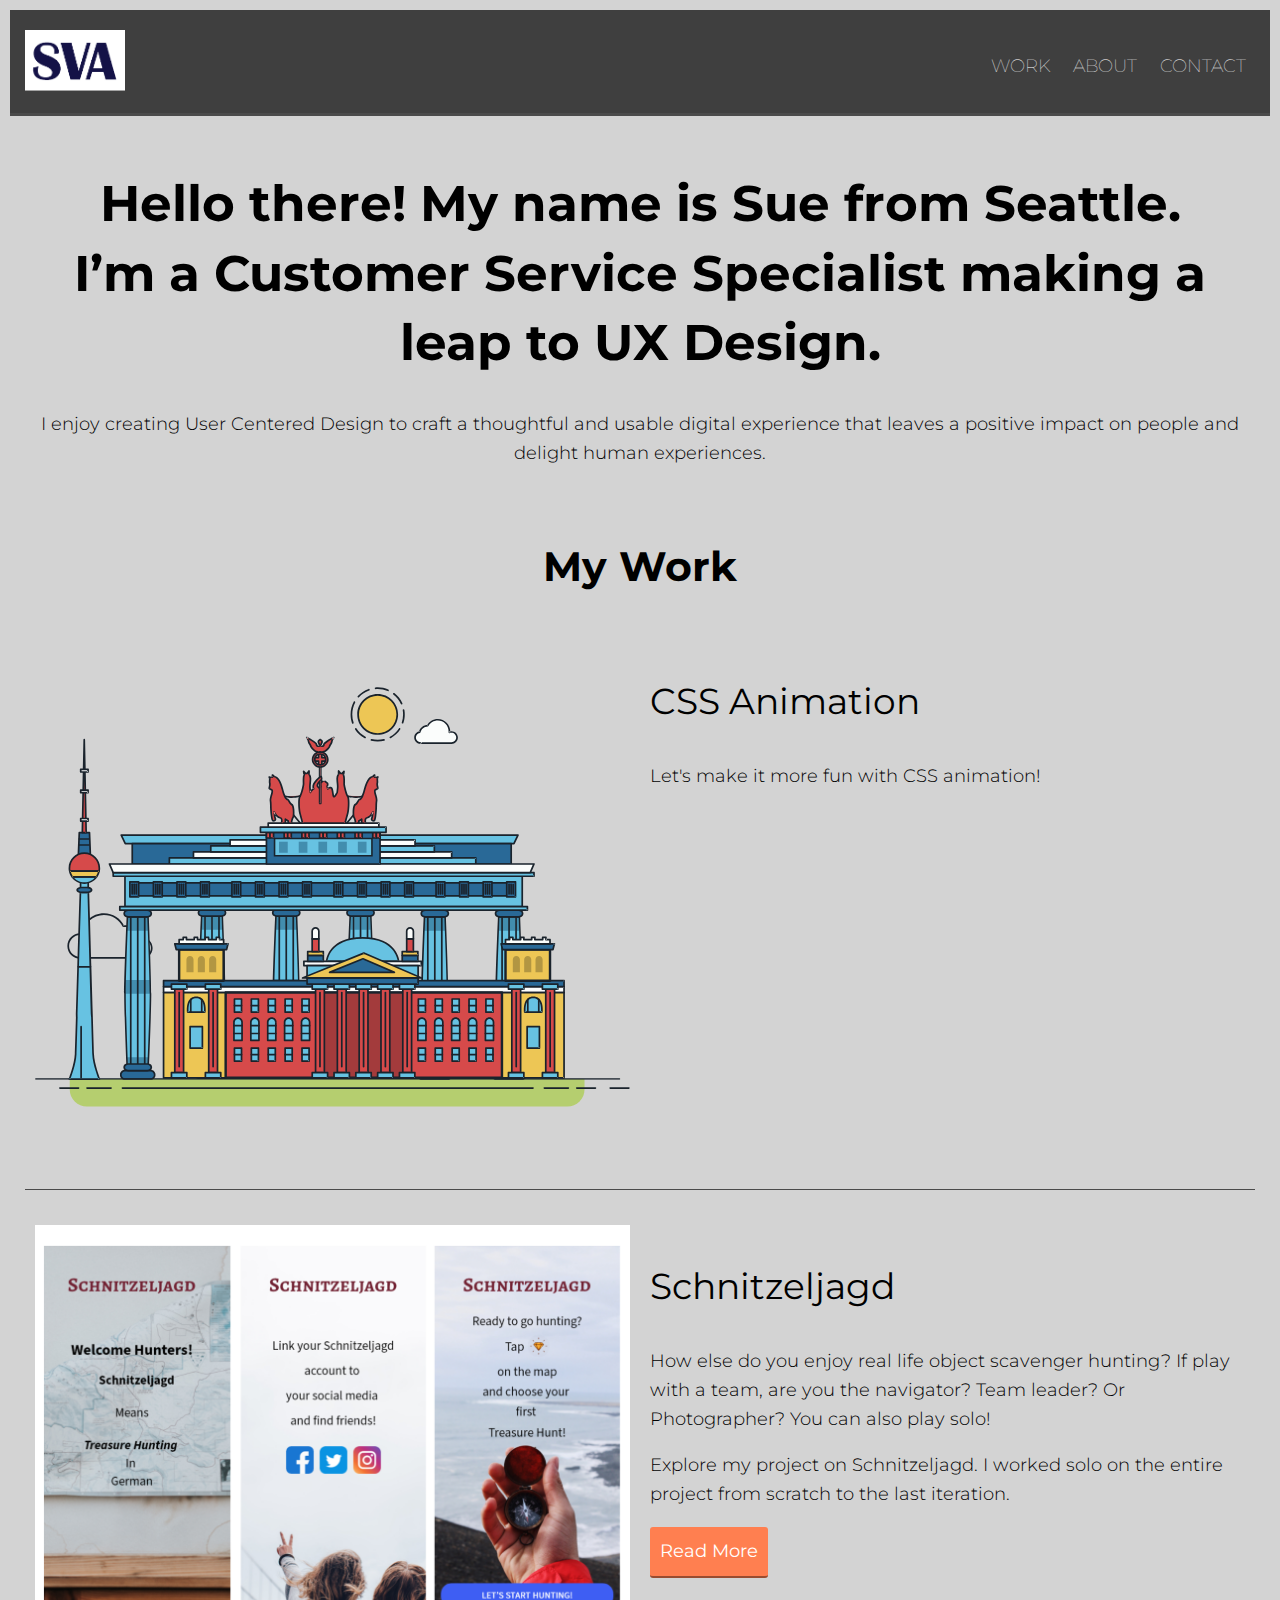
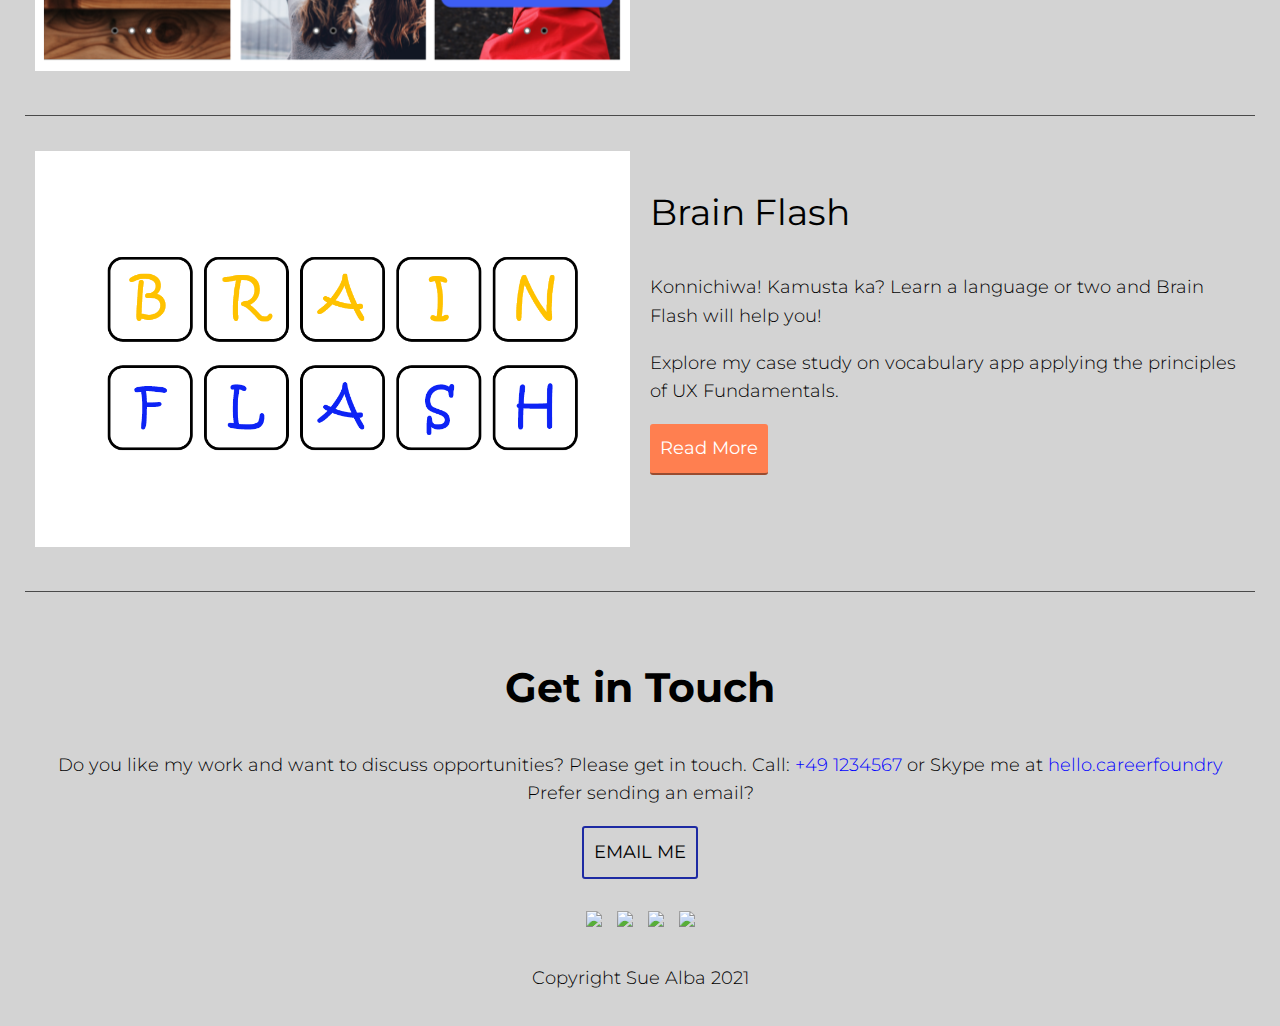
==== commit d5cc9bb6: "Created new JS file" ====
--- a/src/index.html
+++ b/src/index.html
@@ -32,7 +32,7 @@
       <div id="hero">
         <div class="container center">
           <h1>
-            Hello there! My name is Sue V. Alba from Seattle.
+            Hello there! My name is Sue from Seattle.
             <span>
               I’m a Customer Service Specialist making a leap to UX Design.
             </span>
@@ -2179,7 +2179,7 @@
         </div>
       </div>
     </main>
-    <footer>
+    <footer id="contact">
       <div class="container">
         <h2>Get in Touch</h2>
         <p>
@@ -2223,5 +2223,6 @@
       </div>
       <p>Copyright Sue Alba 2021</p>
     </footer>
+<script src="js/script.js"></script>
   </body>
 </html>
--- a/src/css/style.css
+++ b/src/css/style.css
@@ -6,7 +6,7 @@
   background-color: lightgrey;
   font-family: "Montserrat", sans-serif;
   font-size: 18px;
-  font-weight: 300; 
+  font-weight: 300;
   line-height: 1.6;
   color: #000000;
 }
@@ -131,6 +131,7 @@
 h2 {
   font-size: 2.25em;
   font-weight: 700;
+  text-align: center;
 }
 
 h3 {
@@ -197,12 +198,12 @@
   }
 }
 
+img.me {
+  position: relative;
+  width: 20%;
+}
+
 /* BrainFlash img */
-img.me {
-  width: 100;
-  max-width: 500px;
-}
-
 img {
   width: 100%;
   max-width: 1000px;
@@ -344,7 +345,6 @@
 }
 
 @media only screen and (min-width: 640px) {
-
   header {
     text-align: unset;
     padding: 20px 0 13px;
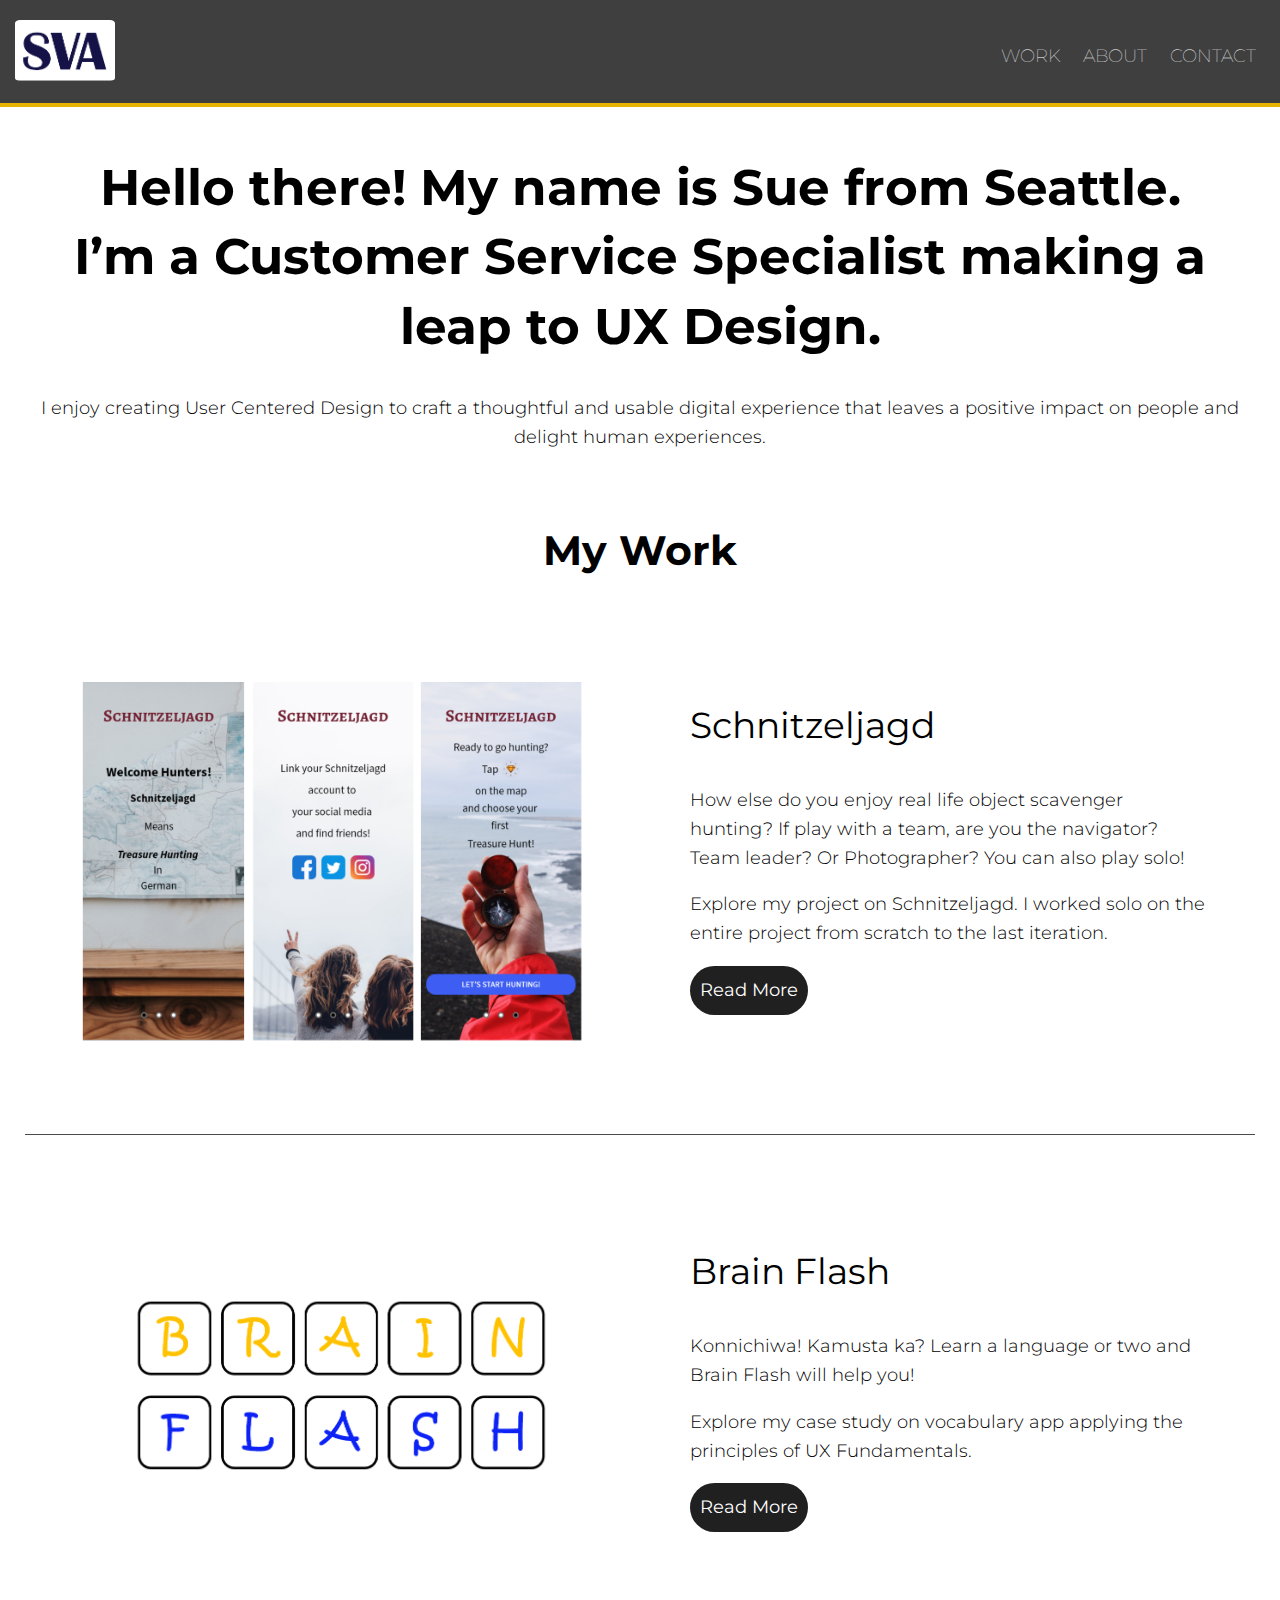
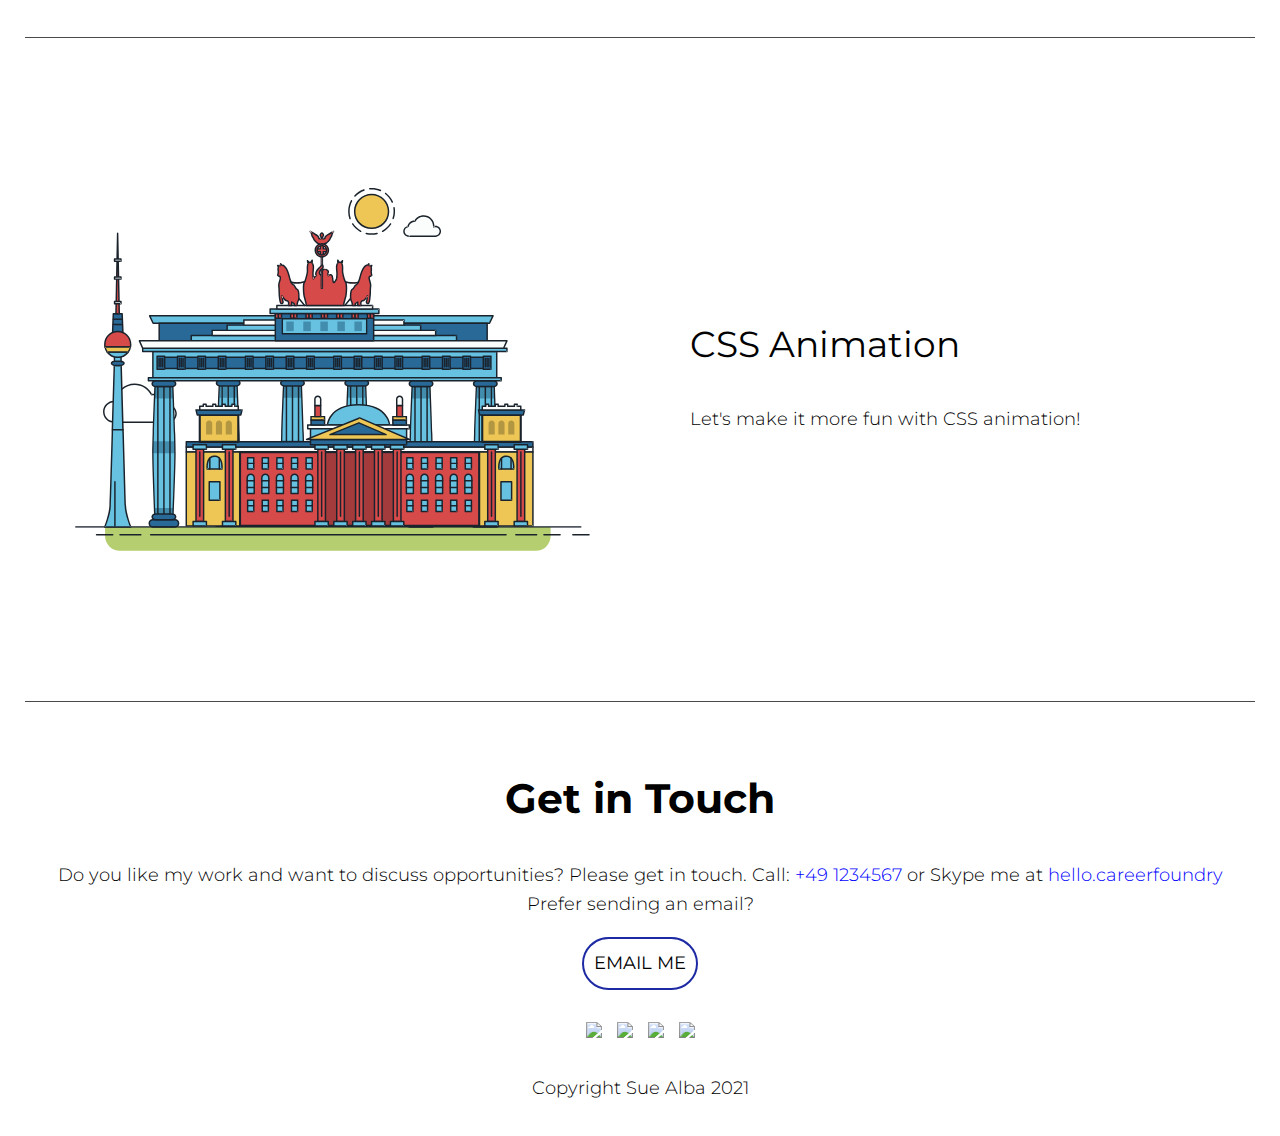
==== commit 5dac2b62: "Made CSS iterations to pages" ====
--- a/src/index.html
+++ b/src/index.html
@@ -11,20 +11,36 @@
       href="https://fonts.googleapis.com/css2?family=Montserrat:wght@500&family=Roboto+Slab&display=swap"
       rel="stylesheet"
     />
+    <link
+      rel="stylesheet"
+      href="https://pro.fontawesome.com/releases/v5.10.0/css/all.css"
+      integrity="sha384-AYmEC3Yw5cVb3ZcuHtOA93w35dYTsvhLPVnYs9eStHfGJvOvKxVfELGroGkvsg+p"
+      crossorigin="anonymous"
+    />
   </head>
   <body>
     <header>
       <div class="container">
-        <a href="index.html">
-          <img src="img/MyLogos/logo.png" alt="" class="logo" />
-        </a>
-        <nav>
-          <ul>
-            <li><a href="index.html">Work</a></li>
-            <li><a href="about.html">About</a></li>
-            <li><a href="#contact">Contact</a></li>
-          </ul>
-        </nav>
+        <div id="myNavtoggle" class="navtoggle">
+          <a href="index.html">
+            <img src="img/MyLogos/logo.png" alt="" class="logo" />
+          </a>
+          <nav>
+            <ul>
+              <li><a href="index.html">Work</a></li>
+              <li><a href="about.html">About</a></li>
+              <li><a href="#contact" onclick="menuToggle()">Contact</a></li>
+              <li>
+                <a
+                  href="javascript:void(0);"
+                  class="icon"
+                  onclick="menuToggle()"
+                  ><i class="fas fa-bars"></i
+                ></a>
+              </li>
+            </ul>
+          </nav>
+        </div>
       </div>
     </header>
 
@@ -48,2083 +64,7 @@
       <div id="work">
         <div class="container">
           <h2>My Work</h2>
-          <!-- sample CSS Animation begins--  -->
-          <div class="row">
-            <div class="column col-md-6 col-lg-7">
-              <svg
-                xmlns="http://www.w3.org/2000/svg"
-                class="berlin-illustration"
-                height="505"
-                viewBox="0 0 700 505"
-                xmlns:xlink="http://www.w3.org/1999/xlink"
-              >
-                <defs>
-                  <polygon
-                    id="a"
-                    points=".06 231.917 .06 .929 688.717 .929 688.717 231.917"
-                  />
-                </defs>
-                <g fill="none" fill-rule="evenodd">
-                  <g transform="translate(0 241)" class="cloud-front">
-                    <path
-                      fill="#1A232C"
-                      d="M87.602,29 L87.602,28 C87.326,28.001 87.103,28.024 86.927,28.033 L86.979,29.031 L87.947,28.78 C85.741,20.282 78.041,14.002 68.852,14 C67.858,14 66.904,14.096 65.98,14.231 L66.125,15.22 L67.019,14.772 C62.626,6.015 53.567,0.001 43.102,0 C29.041,0.002 17.524,10.848 16.443,24.632 L17.44,24.71 L17.606,23.724 C16.803,23.589 15.969,23.5 15.102,23.5 C6.817,23.501 0.102,30.215 0.102,38.5 C0.102,46.785 6.817,53.499 15.102,53.5 L87.602,53.5 C94.644,53.499 100.351,47.792 100.352,40.75 C100.351,33.708 94.644,28.001 87.602,28 L87.602,30 C90.573,30 93.254,31.202 95.203,33.149 C97.15,35.097 98.351,37.778 98.352,40.75 C98.351,43.722 97.15,46.403 95.203,48.351 C93.254,50.298 90.573,51.5 87.602,51.5 L15.102,51.5 C11.509,51.5 8.265,50.046 5.909,47.692 C3.555,45.337 2.102,42.093 2.102,38.5 C2.102,34.907 3.555,31.663 5.909,29.308 C8.265,26.954 11.509,25.5 15.102,25.5 C15.831,25.5 16.553,25.575 17.273,25.697 C17.551,25.743 17.832,25.672 18.055,25.499 C18.277,25.325 18.414,25.07 18.436,24.789 C19.436,12.04 30.094,1.998 43.102,2 C52.786,1.999 61.163,7.564 65.231,15.669 C65.425,16.055 65.842,16.272 66.27,16.21 C67.132,16.084 67.988,16 68.852,16 C77.108,15.998 84.027,21.647 86.011,29.283 C86.13,29.741 86.557,30.054 87.031,30.03 C87.27,30.017 87.457,29.999 87.602,30 L87.602,29"
-                      transform="translate(38 36)"
-                    />
-                  </g>
-                  <path
-                    fill="#B5CE6F"
-                    d="M646.484,484.382 C646.484,489.501 644.531,494.62 640.627,498.525 C636.722,502.43 631.603,504.382 626.484,504.382 L60.873,504.382 C55.754,504.382 50.636,502.43 46.731,498.525 C42.826,494.62 40.873,489.501 40.873,484.382 L40.873,471.917 L646.484,471.917 L646.484,484.382"
-                  />
-                  <polyline
-                    fill="#67C2E2"
-                    points="334.824 185.029 101.449 185.029 106.209 195.08 563.438 195.08 568.2 185.029 334.824 185.029"
-                  />
-                  <path
-                    fill="#1A232C"
-                    d="M334.824,185.029 L334.824,184.029 L101.449,184.029 C101.104,184.029 100.788,184.203 100.604,184.494 C100.42,184.785 100.398,185.146 100.545,185.457 L105.306,195.508 C105.471,195.856 105.824,196.079 106.209,196.079 L563.438,196.079 C563.824,196.079 564.177,195.856 564.342,195.508 L569.104,185.457 C569.251,185.146 569.229,184.785 569.045,184.494 C568.861,184.203 568.544,184.029 568.2,184.029 L334.824,184.029 L334.824,186.029 L566.62,186.029 L562.806,194.08 L106.842,194.08 L103.029,186.029 L334.824,186.029 L334.824,185.029"
-                  />
-                  <polygon
-                    fill="#296997"
-                    points="114.416 218.974 560.222 218.974 560.222 195.08 114.416 195.08"
-                  />
-                  <path
-                    fill="#1A232C"
-                    d="M560.222,218.974 L560.222,217.974 L115.416,217.974 L115.416,196.079 L559.222,196.079 L559.222,218.974 L560.222,218.974 L560.222,217.974 L560.222,218.974 L561.222,218.974 L561.222,195.08 C561.222,194.816 561.115,194.559 560.929,194.372 C560.742,194.186 560.485,194.08 560.222,194.08 L114.416,194.08 C114.152,194.08 113.895,194.186 113.708,194.372 C113.522,194.559 113.416,194.816 113.416,195.08 L113.416,218.974 C113.416,219.237 113.522,219.495 113.708,219.681 C113.895,219.867 114.152,219.974 114.416,219.974 L560.222,219.974 C560.485,219.974 560.742,219.867 560.929,219.681 C561.115,219.495 561.222,219.237 561.222,218.974 L560.222,218.974"
-                  />
-                  <polygon
-                    fill="#67C2E2"
-                    points="105.85 269.08 573.225 269.08 573.225 233.398 105.85 233.398"
-                  />
-                  <path
-                    fill="#1A232C"
-                    d="M573.225,233.398 L573.225,232.398 L105.85,232.398 C105.587,232.398 105.329,232.505 105.143,232.691 C104.957,232.877 104.85,233.134 104.85,233.398 L104.85,269.08 C104.85,269.344 104.957,269.601 105.143,269.788 C105.329,269.974 105.587,270.08 105.85,270.08 L573.225,270.08 C573.488,270.08 573.745,269.974 573.932,269.788 C574.118,269.601 574.225,269.344 574.225,269.08 L574.225,233.398 C574.225,233.134 574.118,232.877 573.932,232.691 C573.745,232.505 573.488,232.398 573.225,232.398 L573.225,233.398 L572.225,233.398 L572.225,268.08 L106.85,268.08 L106.85,234.398 L573.225,234.398 L573.225,233.398 L572.225,233.398 L573.225,233.398"
-                  />
-                  <polygon
-                    fill="#296997"
-                    points="116.751 256.508 562.557 256.508 562.557 241.243 116.751 241.243"
-                  />
-                  <path
-                    fill="#1A232C"
-                    d="M562.557,256.508 L562.557,255.508 L117.75,255.508 L117.75,242.243 L561.557,242.243 L561.557,256.508 L562.557,256.508 L562.557,255.508 L562.557,256.508 L563.557,256.508 L563.557,241.243 C563.557,240.979 563.45,240.722 563.264,240.535 C563.078,240.349 562.82,240.243 562.557,240.243 L116.75,240.243 C116.487,240.243 116.23,240.349 116.043,240.535 C115.857,240.722 115.751,240.979 115.751,241.243 L115.751,256.508 C115.751,256.771 115.857,257.029 116.043,257.215 C116.23,257.401 116.487,257.508 116.751,257.508 L562.557,257.508 C562.82,257.508 563.077,257.401 563.264,257.215 C563.45,257.029 563.557,256.771 563.557,256.508 L562.557,256.508"
-                  />
-                  <polygon
-                    fill="#67C2E2"
-                    points="158.07 218.974 518.563 218.974 518.563 211.858 158.07 211.858"
-                  />
-                  <path
-                    fill="#1A232C"
-                    d="M518.563,211.858 L518.563,210.858 L158.07,210.858 C157.807,210.858 157.549,210.964 157.363,211.151 C157.177,211.337 157.07,211.594 157.07,211.858 L157.07,218.974 C157.07,219.237 157.177,219.495 157.363,219.681 C157.549,219.867 157.807,219.974 158.07,219.974 L518.563,219.974 C518.826,219.974 519.083,219.867 519.27,219.681 C519.456,219.495 519.562,219.237 519.562,218.974 L519.562,211.858 C519.562,211.594 519.456,211.337 519.27,211.151 C519.083,210.964 518.826,210.858 518.563,210.858 L518.563,211.858 L517.563,211.858 L517.563,217.974 L159.07,217.974 L159.07,212.858 L518.563,212.858 L518.563,211.858 L517.563,211.858 L518.563,211.858"
-                  />
-                  <polygon
-                    fill="#FBFDFC"
-                    points="186.438 211.858 490.194 211.858 490.194 204.741 186.438 204.741"
-                  />
-                  <path
-                    fill="#1A232C"
-                    d="M490.194,204.741 L490.194,203.741 L186.438,203.741 C186.175,203.741 185.917,203.848 185.731,204.034 C185.545,204.221 185.438,204.478 185.438,204.741 L185.438,211.858 C185.438,212.121 185.545,212.379 185.731,212.565 C185.917,212.751 186.175,212.858 186.438,212.858 L490.194,212.858 C490.458,212.858 490.715,212.751 490.902,212.565 C491.088,212.379 491.194,212.121 491.194,211.858 L491.194,204.741 C491.194,204.478 491.088,204.221 490.902,204.034 C490.715,203.848 490.458,203.741 490.194,203.741 L490.194,204.741 L489.194,204.741 L489.194,210.858 L187.438,210.858 L187.438,205.741 L490.194,205.741 L490.194,204.741 L489.194,204.741 L490.194,204.741"
-                  />
-                  <polygon
-                    fill="#67C2E2"
-                    points="206.805 204.741 469.828 204.741 469.828 197.624 206.805 197.624"
-                  />
-                  <path
-                    fill="#1A232C"
-                    d="M469.828,197.624 L469.828,196.624 L206.805,196.624 C206.541,196.624 206.284,196.731 206.098,196.917 C205.911,197.103 205.805,197.361 205.805,197.624 L205.805,204.741 C205.805,205.005 205.911,205.262 206.098,205.449 C206.284,205.635 206.541,205.741 206.805,205.741 L469.828,205.741 C470.091,205.741 470.349,205.635 470.535,205.449 C470.722,205.262 470.828,205.005 470.828,204.741 L470.828,197.624 C470.828,197.361 470.722,197.103 470.535,196.917 C470.349,196.731 470.091,196.624 469.828,196.624 L469.828,197.624 L468.828,197.624 L468.828,203.741 L207.805,203.741 L207.805,198.624 L469.828,198.624 L469.828,197.624 L468.828,197.624 L469.828,197.624"
-                  />
-                  <polygon
-                    fill="#FBFDFC"
-                    points="229.521 197.624 447.111 197.624 447.111 190.509 229.521 190.509"
-                  />
-                  <path
-                    fill="#1A232C"
-                    d="M447.111,190.509 L447.111,189.509 L229.521,189.509 C229.258,189.509 229,189.616 228.814,189.802 C228.628,189.988 228.521,190.246 228.521,190.509 L228.521,197.624 C228.521,197.888 228.628,198.145 228.814,198.332 C229,198.518 229.258,198.624 229.521,198.624 L447.111,198.624 C447.375,198.624 447.632,198.518 447.818,198.332 C448.005,198.145 448.111,197.888 448.111,197.624 L448.111,190.509 C448.111,190.246 448.005,189.988 447.818,189.802 C447.632,189.616 447.375,189.509 447.111,189.509 L447.111,190.509 L446.111,190.509 L446.111,196.624 L230.521,196.624 L230.521,191.509 L447.111,191.509 L447.111,190.509 L446.111,190.509 L447.111,190.509"
-                  />
-                  <path
-                    fill="#67C2E2"
-                    d="M135.607,355.447 C135.163,337.766 134.264,313.326 133.648,297.387 C133.274,287.721 133.004,281.18 133.004,281.18 L108.722,281.18 C108.722,281.18 108.452,287.721 108.079,297.387 C107.462,313.326 106.563,337.766 106.119,355.447 C105.953,362.059 105.85,367.732 105.85,371.653 L105.85,371.654 C105.85,386.117 107.243,424.332 108.089,446.189 C108.457,455.706 108.722,462.126 108.722,462.126 L133.004,462.126 C133.004,462.126 133.269,455.706 133.637,446.189 C134.482,424.332 135.876,386.117 135.876,371.654 L135.876,371.653 C135.876,367.732 135.773,362.059 135.607,355.447"
-                  />
-                  <path
-                    fill="#428DAE"
-                    d="M133.648 297.387L108.079 297.387C108.452 287.721 108.722 281.18 108.722 281.18L133.004 281.18C133.004 281.18 133.274 287.721 133.648 297.387M135.876 371.654L105.85 371.654 105.85 371.653C105.85 367.732 105.953 362.059 106.119 355.447L135.607 355.447C135.773 362.059 135.876 367.732 135.876 371.653L135.876 371.654M133.004 462.126L108.722 462.126C108.722 462.126 108.457 455.706 108.089 446.189L133.637 446.189C133.269 455.706 133.004 462.126 133.004 462.126"
-                  />
-                  <path
-                    fill="#1A232C"
-                    d="M109.612,461.199 L132.114,461.199 C132.447,453.007 134.949,390.886 134.949,371.653 C134.949,352.42 132.447,290.299 132.114,282.108 L109.612,282.108 C109.279,290.299 106.778,352.42 106.778,371.653 C106.778,390.886 109.279,453.007 109.612,461.199 Z M133.895,463.054 L107.832,463.054 L107.794,462.164 C107.766,461.466 104.922,392.193 104.922,371.653 C104.922,351.114 107.766,281.839 107.794,281.142 L107.832,280.252 L133.895,280.252 L133.931,281.142 C133.96,281.839 136.804,351.114 136.804,371.653 C136.804,392.193 133.96,461.466 133.931,462.164 L133.895,463.054 L133.895,463.054 Z"
-                  />
-                  <path
-                    fill="#1A232C"
-                    d="M111.638 281.18L111.638 462.126C111.638 462.679 112.086 463.126 112.638 463.126 113.19 463.126 113.638 462.679 113.638 462.126L113.638 281.18C113.638 280.628 113.19 280.18 112.638 280.18 112.086 280.18 111.638 280.628 111.638 281.18M119.863 281.18L119.863 462.126C119.863 462.679 120.311 463.126 120.863 463.126 121.416 463.126 121.863 462.679 121.863 462.126L121.863 281.18C121.863 280.628 121.416 280.18 120.863 280.18 120.311 280.18 119.863 280.628 119.863 281.18M128.088 281.18L128.088 462.126C128.088 462.679 128.536 463.126 129.088 463.126 129.64 463.126 130.088 462.679 130.088 462.126L130.088 281.18C130.088 280.628 129.64 280.18 129.088 280.18 128.536 280.18 128.088 280.628 128.088 281.18"
-                  />
-                  <path
-                    fill="#296997"
-                    d="M136.79,277.265 C136.79,279.418 134.675,281.18 132.09,281.18 L109.636,281.18 C107.051,281.18 104.936,279.418 104.936,277.265 C104.936,275.111 107.051,273.349 109.636,273.349 L132.09,273.349 C134.675,273.349 136.79,275.111 136.79,277.265"
-                  />
-                  <path
-                    fill="#1A232C"
-                    d="M136.79,277.265 L135.79,277.265 C135.789,278.005 135.433,278.704 134.769,279.262 C134.109,279.814 133.155,280.181 132.09,280.18 L109.636,280.18 C108.571,280.181 107.617,279.814 106.956,279.262 C106.293,278.704 105.936,278.005 105.936,277.265 C105.936,276.524 106.293,275.825 106.957,275.267 C107.617,274.715 108.571,274.348 109.636,274.349 L132.09,274.349 C133.155,274.348 134.109,274.716 134.769,275.267 C135.433,275.825 135.789,276.524 135.79,277.265 L137.79,277.265 C137.791,275.851 137.09,274.593 136.049,273.731 C135.006,272.863 133.61,272.35 132.09,272.349 L109.636,272.349 C108.116,272.35 106.72,272.863 105.676,273.731 C104.636,274.593 103.935,275.851 103.936,277.265 C103.935,278.678 104.636,279.937 105.677,280.798 C106.72,281.666 108.116,282.179 109.636,282.18 L132.09,282.18 C133.61,282.179 135.006,281.666 136.049,280.798 C137.09,279.937 137.791,278.678 137.79,277.265 L136.79,277.265"
-                  />
-                  <path
-                    fill="#296997"
-                    d="M140.775,467.217 C140.775,469.803 138.661,471.917 136.076,471.917 L105.65,471.917 C103.065,471.917 100.951,469.803 100.951,467.217 L100.951,466.825 C100.951,464.241 103.065,462.126 105.65,462.126 L136.076,462.126 C138.661,462.126 140.775,464.241 140.775,466.825 L140.775,467.217"
-                  />
-                  <path
-                    fill="#1A232C"
-                    d="M140.775,467.217 L139.775,467.217 C139.775,468.235 139.361,469.155 138.688,469.83 C138.013,470.503 137.093,470.917 136.076,470.917 L105.65,470.917 C104.633,470.917 103.713,470.504 103.038,469.83 C102.365,469.155 101.951,468.235 101.951,467.217 L101.951,466.825 C101.951,465.808 102.365,464.889 103.038,464.214 C103.713,463.54 104.633,463.127 105.65,463.126 L136.076,463.126 C137.093,463.127 138.013,463.54 138.688,464.214 C139.362,464.889 139.775,465.808 139.775,466.825 L139.775,467.217 L141.775,467.217 L141.775,466.825 C141.772,463.684 139.217,461.13 136.076,461.126 L105.65,461.126 C102.509,461.13 99.955,463.684 99.951,466.825 L99.951,467.217 C99.954,470.36 102.509,472.914 105.65,472.917 L136.076,472.917 C139.217,472.914 141.772,470.36 141.775,467.217 L140.775,467.217"
-                  />
-                  <path
-                    fill="#296997"
-                    d="M136.79,458.208 C136.79,460.363 134.675,462.126 132.09,462.126 L109.636,462.126 C107.051,462.126 104.936,460.363 104.936,458.208 C104.936,456.057 107.051,454.292 109.636,454.292 L132.09,454.292 C134.675,454.292 136.79,456.057 136.79,458.208"
-                  />
-                  <path
-                    fill="#1A232C"
-                    d="M136.79,458.208 L135.79,458.208 C135.789,458.949 135.432,459.649 134.769,460.207 C134.108,460.76 133.154,461.128 132.09,461.126 L109.636,461.126 C108.572,461.128 107.617,460.76 106.957,460.207 C106.293,459.649 105.936,458.949 105.936,458.208 C105.936,457.47 106.293,456.77 106.957,456.212 C107.617,455.659 108.572,455.291 109.636,455.292 L132.09,455.292 C133.154,455.291 134.108,455.659 134.769,456.212 C135.433,456.77 135.789,457.47 135.79,458.208 L137.79,458.208 C137.791,456.796 137.09,455.538 136.05,454.675 C135.006,453.808 133.61,453.294 132.09,453.292 L109.636,453.292 C108.115,453.294 106.719,453.808 105.676,454.675 C104.636,455.538 103.935,456.796 103.936,458.208 C103.935,459.622 104.636,460.881 105.676,461.743 C106.72,462.611 108.116,463.125 109.636,463.126 L132.09,463.126 C133.61,463.125 135.006,462.611 136.05,461.743 C137.09,460.881 137.791,459.622 137.79,458.208 L136.79,458.208"
-                  />
-                  <path
-                    fill="#67C2E2"
-                    d="M572.471,355.447 C572.025,337.766 571.126,313.326 570.51,297.387 C570.137,287.721 569.867,281.18 569.867,281.18 L545.585,281.18 C545.585,281.18 545.315,287.721 544.942,297.387 C544.326,313.326 543.427,337.766 542.981,355.447 C542.815,362.059 542.713,367.732 542.713,371.653 L542.713,371.654 C542.713,386.117 544.107,424.332 544.952,446.189 C545.32,455.706 545.585,462.126 545.585,462.126 L569.867,462.126 C569.867,462.126 570.132,455.706 570.499,446.189 C571.346,424.332 572.739,386.117 572.739,371.654 L572.739,371.653 C572.739,367.732 572.637,362.059 572.471,355.447"
-                  />
-                  <path
-                    fill="#428DAE"
-                    d="M569.582 297.387L566.951 297.387 566.951 282.108 568.977 282.108C569.063 284.206 569.29 289.841 569.582 297.387M564.951 297.387L545.871 297.387C546.162 289.841 546.39 284.206 546.476 282.108L564.951 282.108 564.951 297.387M571.8 369.187L566.951 369.187 566.951 356.265 571.562 356.265C571.685 361.272 571.771 365.701 571.8 369.187M564.951 369.187L543.653 369.187C543.684 365.512 543.777 360.79 543.912 355.447L553.551 355.447 553.551 356.265 564.951 356.265 564.951 369.187"
-                  />
-                  <path
-                    fill="#1A232C"
-                    d="M546.476,461.199 L568.977,461.199 C569.31,453.007 571.812,390.886 571.812,371.653 C571.812,352.42 569.31,290.299 568.977,282.108 L546.476,282.108 C546.142,290.299 543.642,352.42 543.642,371.653 C543.642,390.886 546.142,453.007 546.476,461.199 M570.758,463.054 L544.694,463.054 L544.658,462.164 C544.629,461.466 541.785,392.193 541.785,371.653 C541.785,351.114 544.629,281.839 544.658,281.142 L544.694,280.252 L570.758,280.252 L570.795,281.142 C570.823,281.839 573.667,351.114 573.667,371.653 C573.667,392.193 570.823,461.466 570.795,462.164 L570.758,463.054"
-                  />
-                  <path
-                    fill="#1A232C"
-                    d="M548.501 281.18L548.501 462.126C548.501 462.679 548.949 463.126 549.501 463.126 550.053 463.126 550.501 462.679 550.501 462.126L550.501 281.18C550.501 280.628 550.053 280.18 549.501 280.18 548.949 280.18 548.501 280.628 548.501 281.18M556.727 281.18L556.727 462.126C556.727 462.679 557.174 463.126 557.727 463.126 558.279 463.126 558.727 462.679 558.727 462.126L558.727 281.18C558.727 280.628 558.279 280.18 557.727 280.18 557.174 280.18 556.727 280.628 556.727 281.18M564.951 281.18L564.951 462.126C564.951 462.679 565.399 463.126 565.951 463.126 566.503 463.126 566.951 462.679 566.951 462.126L566.951 281.18C566.951 280.628 566.503 280.18 565.951 280.18 565.399 280.18 564.951 280.628 564.951 281.18"
-                  />
-                  <path
-                    fill="#296997"
-                    d="M573.653,277.265 C573.653,279.418 571.537,281.18 568.953,281.18 L546.499,281.18 C543.915,281.18 541.799,279.418 541.799,277.265 C541.799,275.111 543.915,273.349 546.499,273.349 L568.953,273.349 C571.537,273.349 573.653,275.111 573.653,277.265"
-                  />
-                  <path
-                    fill="#1A232C"
-                    d="M573.653,277.265 L572.653,277.265 C572.653,278.005 572.296,278.704 571.632,279.262 C570.972,279.814 570.017,280.181 568.953,280.18 L546.499,280.18 C545.435,280.181 544.48,279.814 543.82,279.262 C543.156,278.704 542.8,278.005 542.799,277.265 C542.8,276.525 543.156,275.825 543.82,275.267 C544.481,274.715 545.435,274.348 546.499,274.349 L568.953,274.349 C570.017,274.348 570.972,274.715 571.632,275.267 C572.296,275.825 572.653,276.525 572.653,277.265 L574.653,277.265 C574.654,275.851 573.953,274.593 572.912,273.731 C571.869,272.863 570.473,272.35 568.953,272.349 L546.499,272.349 C544.979,272.35 543.583,272.863 542.54,273.731 C541.499,274.593 540.798,275.851 540.799,277.265 C540.798,278.679 541.499,279.937 542.54,280.798 C543.583,281.666 544.979,282.179 546.499,282.18 L568.953,282.18 C570.473,282.179 571.869,281.666 572.912,280.798 C573.953,279.937 574.654,278.679 574.653,277.265 L573.653,277.265"
-                  />
-                  <path
-                    fill="#296997"
-                    d="M577.639,467.217 C577.639,469.803 575.524,471.917 572.938,471.917 L542.514,471.917 C539.929,471.917 537.813,469.803 537.813,467.217 L537.813,466.825 C537.813,464.241 539.929,462.126 542.514,462.126 L572.938,462.126 C575.524,462.126 577.639,464.241 577.639,466.825 L577.639,467.217"
-                  />
-                  <path
-                    fill="#1A232C"
-                    d="M577.639,467.217 L576.639,467.217 C576.638,468.235 576.225,469.155 575.551,469.83 C574.876,470.503 573.956,470.917 572.938,470.917 L542.514,470.917 C541.497,470.917 540.576,470.503 539.901,469.83 C539.227,469.155 538.814,468.234 538.813,467.217 L538.813,466.825 C538.814,465.808 539.227,464.889 539.901,464.214 C540.576,463.54 541.497,463.127 542.514,463.126 L572.938,463.126 C573.956,463.127 574.876,463.54 575.551,464.214 C576.225,464.888 576.638,465.808 576.639,466.825 L576.639,467.217 L578.639,467.217 L578.639,466.825 C578.635,463.684 576.081,461.13 572.938,461.126 L542.514,461.126 C539.372,461.13 536.817,463.684 536.813,466.825 L536.813,467.217 C536.817,470.36 539.372,472.914 542.514,472.917 L572.938,472.917 C576.081,472.914 578.635,470.359 578.639,467.217 L577.639,467.217"
-                  />
-                  <path
-                    fill="#296997"
-                    d="M573.653,458.208 C573.653,460.363 571.537,462.126 568.953,462.126 L546.499,462.126 C543.915,462.126 541.799,460.363 541.799,458.208 C541.799,456.057 543.915,454.292 546.499,454.292 L568.953,454.292 C571.537,454.292 573.653,456.057 573.653,458.208"
-                  />
-                  <path
-                    fill="#1A232C"
-                    d="M573.653,458.208 L572.653,458.208 C572.653,458.949 572.296,459.649 571.632,460.207 C570.971,460.76 570.017,461.128 568.953,461.126 L546.499,461.126 C545.435,461.128 544.481,460.76 543.82,460.207 C543.157,459.649 542.799,458.949 542.799,458.208 C542.799,457.47 543.156,456.77 543.82,456.212 C544.481,455.659 545.435,455.291 546.499,455.292 L568.953,455.292 C570.017,455.291 570.971,455.659 571.632,456.212 C572.296,456.77 572.653,457.47 572.653,458.208 L574.653,458.208 C574.654,456.796 573.953,455.538 572.912,454.675 C571.869,453.808 570.473,453.294 568.953,453.292 L546.499,453.292 C544.979,453.294 543.583,453.808 542.54,454.675 C541.499,455.538 540.798,456.796 540.799,458.208 C540.798,459.622 541.499,460.881 542.54,461.743 C543.583,462.611 544.979,463.125 546.499,463.126 L568.953,463.126 C570.473,463.125 571.869,462.611 572.912,461.743 C573.953,460.881 574.654,459.622 574.653,458.208 L573.653,458.208"
-                  />
-                  <path
-                    fill="#67C2E2"
-                    d="M485.098,355.447 C484.654,337.766 483.753,313.326 483.137,297.387 C482.764,287.721 482.494,281.18 482.494,281.18 L458.213,281.18 C458.213,281.18 457.942,287.721 457.569,297.387 C456.953,313.326 456.055,337.766 455.608,355.447 C455.443,362.059 455.34,367.732 455.34,371.653 L455.34,371.654 C455.34,386.117 456.733,424.332 457.58,446.189 C457.948,455.706 458.213,462.126 458.213,462.126 L482.494,462.126 C482.494,462.126 482.759,455.706 483.126,446.189 C483.973,424.332 485.366,386.117 485.366,371.654 L485.366,371.653 C485.366,367.732 485.265,362.059 485.098,355.447"
-                  />
-                  <path
-                    fill="#428DAE"
-                    d="M483.137 297.387L457.569 297.387C457.942 287.721 458.213 281.18 458.213 281.18L482.494 281.18C482.494 281.18 482.764 287.721 483.137 297.387M485.355 369.187L455.351 369.187C455.382 365.502 455.475 360.78 455.608 355.447L485.098 355.447C485.232 360.78 485.325 365.502 485.355 369.187"
-                  />
-                  <path
-                    fill="#1A232C"
-                    d="M459.103,461.199 L481.605,461.199 C481.938,453.007 484.439,390.886 484.439,371.653 C484.439,352.42 481.938,290.299 481.605,282.108 L459.103,282.108 C458.769,290.299 456.268,352.42 456.268,371.653 C456.268,390.886 458.769,453.007 459.103,461.199 Z M483.386,463.054 L457.321,463.054 L457.285,462.164 C457.256,461.466 454.412,392.193 454.412,371.653 C454.412,351.114 457.256,281.839 457.285,281.142 L457.321,280.252 L483.386,280.252 L483.422,281.142 C483.45,281.839 486.294,351.114 486.294,371.653 C486.294,392.193 483.45,461.466 483.422,462.164 L483.386,463.054 L483.386,463.054 Z"
-                  />
-                  <path
-                    fill="#1A232C"
-                    d="M461.128 281.18L461.128 462.126C461.128 462.679 461.576 463.126 462.128 463.126 462.68 463.126 463.128 462.679 463.128 462.126L463.128 281.18C463.128 280.628 462.68 280.18 462.128 280.18 461.576 280.18 461.128 280.628 461.128 281.18M469.354 281.18L469.354 462.126C469.354 462.679 469.801 463.126 470.354 463.126 470.906 463.126 471.354 462.679 471.354 462.126L471.354 281.18C471.354 280.628 470.906 280.18 470.354 280.18 469.801 280.18 469.354 280.628 469.354 281.18M477.578 281.18L477.578 462.126C477.578 462.679 478.026 463.126 478.578 463.126 479.13 463.126 479.578 462.679 479.578 462.126L479.578 281.18C479.578 280.628 479.13 280.18 478.578 280.18 478.026 280.18 477.578 280.628 477.578 281.18"
-                  />
-                  <path
-                    fill="#296997"
-                    d="M486.281,277.265 C486.281,279.418 484.164,281.18 481.58,281.18 L459.126,281.18 C456.542,281.18 454.426,279.418 454.426,277.265 C454.426,275.111 456.542,273.349 459.126,273.349 L481.58,273.349 C484.164,273.349 486.281,275.111 486.281,277.265"
-                  />
-                  <path
-                    fill="#1A232C"
-                    d="M486.281,277.265 L485.281,277.265 C485.281,278.005 484.924,278.704 484.26,279.262 C483.599,279.814 482.644,280.181 481.58,280.18 L459.126,280.18 C458.062,280.181 457.107,279.814 456.447,279.262 C455.783,278.704 455.427,278.005 455.426,277.265 C455.427,276.525 455.783,275.825 456.447,275.267 C457.108,274.715 458.062,274.348 459.126,274.349 L481.58,274.349 C482.644,274.348 483.599,274.716 484.26,275.268 C484.924,275.825 485.281,276.525 485.281,277.265 L487.281,277.265 C487.282,275.851 486.58,274.593 485.54,273.731 C484.496,272.863 483.1,272.35 481.58,272.349 L459.126,272.349 C457.606,272.35 456.21,272.863 455.167,273.731 C454.126,274.593 453.425,275.851 453.426,277.265 C453.425,278.679 454.126,279.937 455.167,280.798 C456.21,281.666 457.606,282.179 459.126,282.18 L481.58,282.18 C483.1,282.179 484.496,281.666 485.54,280.799 C486.58,279.937 487.282,278.679 487.281,277.265 L486.281,277.265"
-                  />
-                  <path
-                    fill="#296997"
-                    d="M490.266,467.217 C490.266,469.803 488.151,471.917 485.565,471.917 L455.141,471.917 C452.556,471.917 450.44,469.803 450.44,467.217 L450.44,466.825 C450.44,464.241 452.556,462.126 455.141,462.126 L485.565,462.126 C488.151,462.126 490.266,464.241 490.266,466.825 L490.266,467.217"
-                  />
-                  <path
-                    fill="#1A232C"
-                    d="M490.266,467.217 L489.266,467.217 C489.265,468.235 488.852,469.155 488.178,469.83 C487.503,470.503 486.583,470.917 485.565,470.917 L455.141,470.917 C454.124,470.917 453.203,470.503 452.528,469.83 C451.854,469.155 451.441,468.234 451.44,467.217 L451.44,466.825 C451.441,465.808 451.854,464.889 452.528,464.214 C453.203,463.54 454.124,463.127 455.141,463.126 L485.565,463.126 C486.583,463.127 487.503,463.54 488.178,464.214 C488.852,464.888 489.265,465.808 489.266,466.825 L489.266,467.217 L491.266,467.217 L491.266,466.825 C491.262,463.684 488.708,461.13 485.565,461.126 L455.141,461.126 C451.999,461.13 449.444,463.684 449.44,466.825 L449.44,467.217 C449.444,470.36 451.999,472.914 455.141,472.917 L485.565,472.917 C488.708,472.914 491.262,470.359 491.266,467.217 L490.266,467.217"
-                  />
-                  <path
-                    fill="#296997"
-                    d="M486.281,458.208 C486.281,460.363 484.164,462.126 481.58,462.126 L459.126,462.126 C456.542,462.126 454.426,460.363 454.426,458.208 C454.426,456.057 456.542,454.292 459.126,454.292 L481.58,454.292 C484.164,454.292 486.281,456.057 486.281,458.208"
-                  />
-                  <path
-                    fill="#1A232C"
-                    d="M486.281,458.208 L485.281,458.208 C485.281,458.949 484.923,459.649 484.26,460.207 C483.599,460.76 482.644,461.128 481.58,461.126 L459.126,461.126 C458.062,461.128 457.108,460.76 456.447,460.207 C455.784,459.649 455.427,458.949 455.426,458.208 C455.426,457.47 455.783,456.77 456.447,456.212 C457.108,455.659 458.062,455.291 459.126,455.292 L481.58,455.292 C482.644,455.291 483.598,455.659 484.26,456.212 C484.924,456.77 485.281,457.47 485.281,458.208 L487.281,458.208 C487.282,456.795 486.58,455.538 485.54,454.675 C484.496,453.808 483.1,453.294 481.58,453.292 L459.126,453.292 C457.606,453.294 456.21,453.808 455.167,454.675 C454.126,455.538 453.425,456.796 453.426,458.208 C453.425,459.622 454.126,460.881 455.167,461.743 C456.21,462.611 457.606,463.125 459.126,463.126 L481.58,463.126 C483.1,463.125 484.496,462.611 485.54,461.743 C486.581,460.881 487.282,459.622 487.281,458.208 L486.281,458.208"
-                  />
-                  <path
-                    fill="#67C2E2"
-                    d="M397.726,354.466 C397.28,336.787 396.381,312.346 395.765,296.407 C395.392,286.742 395.122,280.2 395.122,280.2 L370.84,280.2 C370.84,280.2 370.57,286.742 370.197,296.407 C369.581,312.346 368.682,336.787 368.236,354.466 C368.07,361.078 367.968,366.751 367.968,370.672 L367.968,370.673 C367.968,385.136 369.361,423.352 370.207,445.208 C370.575,454.726 370.84,461.146 370.84,461.146 L395.122,461.146 C395.122,461.146 395.386,454.726 395.754,445.208 C396.601,423.352 397.994,385.136 397.994,370.673 L397.994,370.672 C397.994,366.751 397.892,361.078 397.726,354.466"
-                  />
-                  <path
-                    fill="#428DAE"
-                    d="M394.837 296.407L392.206 296.407 392.206 281.127 394.233 281.127C394.318 283.225 394.545 288.861 394.837 296.407L394.837 296.407zM383.981 296.407L390.206 296.407 390.206 281.127 383.981 281.127 383.981 296.407zM375.756 296.407L381.98 296.407 381.98 281.127 375.756 281.127 375.756 296.407zM373.756 296.407L371.126 296.407C371.417 288.861 371.645 283.225 371.73 281.127L373.756 281.127 373.756 296.407 373.756 296.407zM397.062 369.187L392.206 369.187 392.206 354.466 396.796 354.466C396.943 360.298 397.041 365.389 397.062 369.187L397.062 369.187zM383.981 369.187L390.206 369.187 390.206 354.466 383.981 354.466 383.981 369.187zM375.756 369.187L381.98 369.187 381.98 354.466 375.756 354.466 375.756 369.187zM373.756 369.187L368.9 369.187C368.921 365.389 369.019 360.298 369.166 354.466L373.756 354.466 373.756 369.187 373.756 369.187z"
-                  />
-                  <path
-                    fill="#1A232C"
-                    d="M371.73,460.218 L394.233,460.218 C394.565,452.027 397.066,389.906 397.066,370.672 C397.066,351.44 394.565,289.319 394.233,281.127 L371.73,281.127 C371.397,289.319 368.895,351.44 368.895,370.672 C368.895,389.906 371.397,452.027 371.73,460.218 M396.013,462.074 L369.949,462.074 L369.912,461.184 C369.884,460.486 367.04,391.212 367.04,370.672 C367.04,350.133 369.884,280.859 369.912,280.162 L369.949,279.272 L396.013,279.272 L396.05,280.162 C396.078,280.859 398.922,350.133 398.922,370.672 C398.922,391.212 396.078,460.486 396.05,461.184 L396.013,462.074"
-                  />
-                  <path
-                    fill="#1A232C"
-                    d="M373.756 280.2L373.756 461.146C373.756 461.698 374.203 462.146 374.756 462.146 375.308 462.146 375.756 461.698 375.756 461.146L375.756 280.2C375.756 279.647 375.308 279.2 374.756 279.2 374.203 279.2 373.756 279.647 373.756 280.2M381.98 280.2L381.98 461.146C381.98 461.698 382.428 462.146 382.98 462.146 383.533 462.146 383.981 461.698 383.981 461.146L383.981 280.2C383.981 279.647 383.533 279.2 382.98 279.2 382.428 279.2 381.98 279.647 381.98 280.2M390.206 280.2L390.206 461.146C390.206 461.698 390.654 462.146 391.206 462.146 391.758 462.146 392.206 461.698 392.206 461.146L392.206 280.2C392.206 279.647 391.758 279.2 391.206 279.2 390.654 279.2 390.206 279.647 390.206 280.2"
-                  />
-                  <path
-                    fill="#296997"
-                    d="M398.908,276.285 C398.908,278.439 396.792,280.2 394.208,280.2 L371.754,280.2 C369.17,280.2 367.053,278.439 367.053,276.285 C367.053,274.13 369.17,272.369 371.754,272.369 L394.208,272.369 C396.792,272.369 398.908,274.13 398.908,276.285"
-                  />
-                  <path
-                    fill="#1A232C"
-                    d="M398.908,276.285 L397.908,276.285 C397.907,277.025 397.551,277.724 396.887,278.281 C396.227,278.833 395.272,279.201 394.208,279.2 L371.754,279.2 C370.69,279.201 369.735,278.833 369.074,278.281 C368.41,277.724 368.053,277.025 368.053,276.285 C368.053,275.544 368.41,274.845 369.074,274.287 C369.735,273.735 370.69,273.367 371.754,273.369 L394.208,273.369 C395.272,273.367 396.227,273.735 396.887,274.287 C397.551,274.844 397.907,275.544 397.908,276.285 L399.908,276.285 C399.909,274.871 399.208,273.612 398.167,272.75 C397.124,271.883 395.728,271.37 394.208,271.369 L371.754,271.369 C370.234,271.37 368.838,271.883 367.794,272.75 C366.754,273.612 366.052,274.871 366.053,276.285 C366.052,277.699 366.754,278.957 367.795,279.818 C368.838,280.686 370.234,281.198 371.754,281.2 L394.208,281.2 C395.728,281.198 397.123,280.686 398.167,279.818 C399.208,278.957 399.909,277.698 399.908,276.285 L398.908,276.285"
-                  />
-                  <path
-                    fill="#296997"
-                    d="M402.894,466.237 C402.894,468.823 400.779,470.937 398.193,470.937 L367.768,470.937 C365.183,470.937 363.068,468.823 363.068,466.237 L363.068,465.844 C363.068,463.26 365.183,461.146 367.768,461.146 L398.193,461.146 C400.779,461.146 402.894,463.26 402.894,465.844 L402.894,466.237"
-                  />
-                  <path
-                    fill="#1A232C"
-                    d="M402.894,466.237 L401.894,466.237 C401.893,467.254 401.48,468.174 400.806,468.849 C400.131,469.523 399.211,469.937 398.193,469.937 L367.768,469.937 C366.751,469.937 365.831,469.523 365.156,468.849 C364.482,468.174 364.069,467.254 364.068,466.237 L364.068,465.844 C364.069,464.828 364.482,463.908 365.156,463.233 C365.831,462.56 366.751,462.146 367.768,462.146 L398.193,462.146 C399.211,462.146 400.131,462.56 400.806,463.233 C401.48,463.908 401.893,464.828 401.894,465.844 L401.894,466.237 L403.894,466.237 L403.894,465.844 C403.89,462.703 401.336,460.15 398.193,460.146 L367.768,460.146 C364.626,460.15 362.072,462.703 362.068,465.844 L362.068,466.237 C362.072,469.379 364.626,471.933 367.768,471.937 L398.193,471.937 C401.336,471.933 403.89,469.379 403.894,466.237 L402.894,466.237"
-                  />
-                  <path
-                    fill="#296997"
-                    d="M398.908,457.228 C398.908,459.382 396.792,461.146 394.208,461.146 L371.754,461.146 C369.17,461.146 367.053,459.382 367.053,457.228 C367.053,455.077 369.17,453.312 371.754,453.312 L394.208,453.312 C396.792,453.312 398.908,455.077 398.908,457.228"
-                  />
-                  <path
-                    fill="#1A232C"
-                    d="M398.908,457.228 L397.908,457.228 C397.908,457.968 397.55,458.669 396.887,459.226 C396.226,459.779 395.272,460.147 394.208,460.146 L371.754,460.146 C370.69,460.147 369.736,459.779 369.074,459.226 C368.411,458.668 368.053,457.968 368.053,457.228 C368.053,456.489 368.41,455.789 369.074,455.231 C369.736,454.679 370.69,454.311 371.754,454.312 L394.208,454.312 C395.272,454.311 396.226,454.679 396.887,455.231 C397.551,455.789 397.908,456.489 397.908,457.228 L399.908,457.228 C399.909,455.815 399.208,454.557 398.167,453.695 C397.124,452.827 395.728,452.313 394.208,452.312 L371.754,452.312 C370.234,452.313 368.838,452.827 367.794,453.695 C366.754,454.557 366.052,455.815 366.053,457.228 C366.052,458.642 366.753,459.901 367.794,460.763 C368.838,461.631 370.234,462.145 371.754,462.146 L394.208,462.146 C395.728,462.145 397.124,461.631 398.167,460.763 C399.208,459.9 399.909,458.642 399.908,457.228 L398.908,457.228"
-                  />
-                  <path
-                    fill="#67C2E2"
-                    d="M310.353,354.466 C309.908,336.787 309.009,312.346 308.393,296.407 C308.019,286.742 307.75,280.2 307.75,280.2 L283.467,280.2 C283.467,280.2 283.198,286.742 282.824,296.407 C282.208,312.346 281.309,336.787 280.864,354.466 C280.698,361.078 280.596,366.751 280.596,370.672 L280.596,370.673 C280.596,385.136 281.989,423.352 282.834,445.208 C283.202,454.726 283.467,461.146 283.467,461.146 L307.75,461.146 C307.75,461.146 308.014,454.726 308.382,445.208 C309.228,423.352 310.622,385.136 310.622,370.673 L310.622,370.672 C310.622,366.751 310.518,361.078 310.353,354.466"
-                  />
-                  <path
-                    fill="#428DAE"
-                    d="M308.393 296.407L282.824 296.407C283.198 286.742 283.467 280.2 283.467 280.2L307.75 280.2C307.75 280.2 308.019 286.742 308.393 296.407M310.617 369.187L280.6 369.187C280.621 365.377 280.718 360.285 280.864 354.466L310.353 354.466C310.498 360.285 310.596 365.377 310.617 369.187"
-                  />
-                  <path
-                    fill="#1A232C"
-                    d="M284.357,460.218 L306.86,460.218 C307.193,452.027 309.694,389.906 309.694,370.672 C309.694,351.44 307.193,289.319 306.86,281.127 L284.357,281.127 C284.024,289.319 281.523,351.44 281.523,370.672 C281.523,389.906 284.024,452.027 284.357,460.218 Z M308.639,462.074 L282.576,462.074 L282.54,461.184 C282.511,460.486 279.668,391.212 279.668,370.672 C279.668,350.133 282.511,280.859 282.54,280.162 L282.576,279.272 L308.639,279.272 L308.677,280.162 C308.706,280.859 311.549,350.133 311.549,370.672 C311.549,391.212 308.706,460.486 308.677,461.184 L308.639,462.074 L308.639,462.074 Z"
-                  />
-                  <path
-                    fill="#1A232C"
-                    d="M286.383 280.2L286.383 461.146C286.383 461.698 286.831 462.146 287.383 462.146 287.936 462.146 288.383 461.698 288.383 461.146L288.383 280.2C288.383 279.647 287.936 279.2 287.383 279.2 286.831 279.2 286.383 279.647 286.383 280.2M294.608 280.2L294.608 461.146C294.608 461.698 295.056 462.146 295.608 462.146 296.161 462.146 296.608 461.698 296.608 461.146L296.608 280.2C296.608 279.647 296.161 279.2 295.608 279.2 295.056 279.2 294.608 279.647 294.608 280.2M302.834 280.2L302.834 461.146C302.834 461.698 303.281 462.146 303.834 462.146 304.386 462.146 304.834 461.698 304.834 461.146L304.834 280.2C304.834 279.647 304.386 279.2 303.834 279.2 303.281 279.2 302.834 279.647 302.834 280.2"
-                  />
-                  <path
-                    fill="#296997"
-                    d="M311.535,276.285 C311.535,278.439 309.42,280.2 306.836,280.2 L284.381,280.2 C281.797,280.2 279.681,278.439 279.681,276.285 C279.681,274.13 281.797,272.369 284.381,272.369 L306.836,272.369 C309.42,272.369 311.535,274.13 311.535,276.285"
-                  />
-                  <path
-                    fill="#1A232C"
-                    d="M311.535,276.285 L310.535,276.285 C310.534,277.025 310.177,277.724 309.514,278.282 C308.854,278.833 307.901,279.201 306.836,279.2 L284.381,279.2 C283.316,279.201 282.362,278.833 281.702,278.281 C281.038,277.724 280.681,277.025 280.681,276.285 C280.681,275.544 281.038,274.844 281.702,274.287 C282.362,273.735 283.317,273.367 284.381,273.369 L306.836,273.369 C307.9,273.367 308.854,273.735 309.514,274.287 C310.177,274.844 310.534,275.544 310.535,276.285 L312.535,276.285 C312.535,274.871 311.835,273.613 310.795,272.75 C309.751,271.883 308.356,271.37 306.836,271.369 L284.381,271.369 C282.861,271.37 281.465,271.883 280.422,272.75 C279.381,273.612 278.68,274.871 278.681,276.285 C278.68,277.698 279.381,278.957 280.422,279.818 C281.465,280.686 282.861,281.198 284.381,281.2 L306.836,281.2 C308.356,281.198 309.751,280.685 310.794,279.818 C311.835,278.956 312.535,277.698 312.535,276.285 L311.535,276.285"
-                  />
-                  <path
-                    fill="#296997"
-                    d="M315.522,466.237 C315.522,468.823 313.407,470.937 310.821,470.937 L280.396,470.937 C277.811,470.937 275.696,468.823 275.696,466.237 L275.696,465.844 C275.696,463.26 277.811,461.146 280.396,461.146 L310.821,461.146 C313.407,461.146 315.522,463.26 315.522,465.844 L315.522,466.237"
-                  />
-                  <path
-                    fill="#1A232C"
-                    d="M315.522,466.237 L314.522,466.237 C314.521,467.254 314.108,468.174 313.434,468.849 C312.759,469.523 311.838,469.937 310.821,469.937 L280.396,469.937 C279.379,469.937 278.458,469.523 277.783,468.849 C277.11,468.174 276.696,467.254 276.696,466.237 L276.696,465.844 C276.696,464.828 277.11,463.908 277.783,463.233 C278.458,462.56 279.379,462.146 280.396,462.146 L310.821,462.146 C311.838,462.146 312.759,462.56 313.434,463.233 C314.108,463.908 314.521,464.828 314.522,465.844 L314.522,466.237 L316.521,466.237 L316.521,465.844 C316.518,462.703 313.963,460.15 310.821,460.146 L280.396,460.146 C277.254,460.15 274.7,462.703 274.696,465.844 L274.696,466.237 C274.699,469.379 277.254,471.933 280.396,471.937 L310.821,471.937 C313.963,471.933 316.518,469.379 316.521,466.237 L315.522,466.237"
-                  />
-                  <path
-                    fill="#296997"
-                    d="M311.535,457.228 C311.535,459.382 309.42,461.146 306.836,461.146 L284.381,461.146 C281.797,461.146 279.681,459.382 279.681,457.228 C279.681,455.077 281.797,453.312 284.381,453.312 L306.836,453.312 C309.42,453.312 311.535,455.077 311.535,457.228"
-                  />
-                  <path
-                    fill="#1A232C"
-                    d="M311.535,457.228 L310.535,457.228 C310.534,457.969 310.177,458.669 309.514,459.227 C308.854,459.779 307.9,460.147 306.836,460.146 L284.381,460.146 C283.317,460.147 282.363,459.779 281.702,459.227 C281.038,458.669 280.681,457.968 280.681,457.228 C280.681,456.489 281.038,455.789 281.702,455.231 C282.363,454.679 283.317,454.311 284.381,454.312 L306.836,454.312 C307.9,454.311 308.854,454.679 309.514,455.231 C310.177,455.789 310.534,456.489 310.535,457.228 L312.535,457.228 C312.535,455.815 311.835,454.558 310.795,453.695 C309.752,452.827 308.356,452.313 306.836,452.312 L284.381,452.312 C282.861,452.313 281.465,452.827 280.422,453.695 C279.381,454.557 278.68,455.815 278.681,457.228 C278.68,458.642 279.381,459.9 280.422,460.763 C281.465,461.631 282.861,462.145 284.381,462.146 L306.836,462.146 C308.356,462.145 309.752,461.631 310.795,460.763 C311.835,459.9 312.535,458.641 312.535,457.228 L311.535,457.228"
-                  />
-                  <path
-                    fill="#67C2E2"
-                    d="M222.981,354.466 C222.535,336.787 221.636,312.346 221.02,296.407 C220.647,286.742 220.377,280.2 220.377,280.2 L196.094,280.2 C196.094,280.2 195.825,286.742 195.452,296.407 C194.835,312.346 193.936,336.787 193.491,354.466 C193.325,361.078 193.223,366.751 193.223,370.672 L193.223,370.673 C193.223,385.136 194.616,423.352 195.462,445.208 C195.83,454.726 196.094,461.146 196.094,461.146 L220.377,461.146 C220.377,461.146 220.642,454.726 221.009,445.208 C221.855,423.352 223.249,385.136 223.249,370.673 L223.249,370.672 C223.249,366.751 223.146,361.078 222.981,354.466"
-                  />
-                  <path
-                    fill="#428DAE"
-                    d="M220.091 296.407L209.236 296.407 209.236 281.127 219.487 281.127C219.573 283.225 219.8 288.861 220.091 296.407L220.091 296.407zM201.011 296.407L207.236 296.407 207.236 281.127 201.011 281.127 201.011 296.407zM199.011 296.407L196.381 296.407C196.672 288.861 196.899 283.225 196.985 281.127L199.011 281.127 199.011 296.407 199.011 296.407zM222.317 369.187L209.236 369.187 209.236 356.265 221.923 356.265 221.923 354.466 222.051 354.466C222.198 360.298 222.296 365.389 222.317 369.187L222.317 369.187zM201.011 369.187L207.236 369.187 207.236 356.265 201.011 356.265 201.011 369.187zM199.011 369.187L194.155 369.187C194.174 365.784 194.255 361.345 194.377 356.265L199.011 356.265 199.011 369.187 199.011 369.187z"
-                  />
-                  <path
-                    fill="#1A232C"
-                    d="M196.985,460.218 L219.487,460.218 C219.82,452.027 222.321,389.906 222.321,370.672 C222.321,351.44 219.82,289.319 219.487,281.127 L196.985,281.127 C196.651,289.319 194.151,351.44 194.151,370.672 C194.151,389.906 196.651,452.027 196.985,460.218 M221.267,462.074 L195.204,462.074 L195.167,461.184 C195.138,460.486 192.295,391.212 192.295,370.672 C192.295,350.133 195.138,280.859 195.167,280.162 L195.204,279.272 L221.267,279.272 L221.305,280.162 C221.334,280.859 224.177,350.133 224.177,370.672 C224.177,391.212 221.334,460.486 221.305,461.184 L221.267,462.074"
-                  />
-                  <path
-                    fill="#1A232C"
-                    d="M199.011 280.2L199.011 461.146C199.011 461.698 199.458 462.146 200.011 462.146 200.563 462.146 201.011 461.698 201.011 461.146L201.011 280.2C201.011 279.647 200.563 279.2 200.011 279.2 199.458 279.2 199.011 279.647 199.011 280.2M207.236 280.2L207.236 461.146C207.236 461.698 207.684 462.146 208.236 462.146 208.788 462.146 209.236 461.698 209.236 461.146L209.236 280.2C209.236 279.647 208.788 279.2 208.236 279.2 207.684 279.2 207.236 279.647 207.236 280.2M215.461 280.2L215.461 461.146C215.461 461.698 215.909 462.146 216.461 462.146 217.013 462.146 217.461 461.698 217.461 461.146L217.461 280.2C217.461 279.647 217.013 279.2 216.461 279.2 215.909 279.2 215.461 279.647 215.461 280.2"
-                  />
-                  <path
-                    fill="#296997"
-                    d="M224.162,276.285 C224.162,278.439 222.047,280.2 219.463,280.2 L197.008,280.2 C194.424,280.2 192.308,278.439 192.308,276.285 C192.308,274.13 194.424,272.369 197.008,272.369 L219.463,272.369 C222.047,272.369 224.162,274.13 224.162,276.285"
-                  />
-                  <path
-                    fill="#1A232C"
-                    d="M224.162,276.285 L223.162,276.285 C223.161,277.025 222.805,277.724 222.142,278.282 C221.482,278.833 220.528,279.201 219.463,279.2 L197.008,279.2 C195.944,279.201 194.99,278.833 194.329,278.281 C193.665,277.724 193.308,277.025 193.308,276.285 C193.308,275.544 193.665,274.845 194.329,274.287 C194.99,273.735 195.944,273.367 197.008,273.369 L219.463,273.369 C220.528,273.367 221.481,273.735 222.142,274.287 C222.805,274.844 223.161,275.544 223.162,276.285 L225.162,276.285 C225.163,274.871 224.462,273.613 223.422,272.75 C222.379,271.883 220.983,271.37 219.463,271.369 L197.008,271.369 C195.489,271.37 194.093,271.883 193.049,272.75 C192.008,273.612 191.307,274.871 191.308,276.285 C191.307,277.698 192.008,278.957 193.049,279.818 C194.093,280.686 195.489,281.198 197.008,281.2 L219.463,281.2 C220.983,281.198 222.379,280.686 223.422,279.818 C224.462,278.956 225.163,277.698 225.162,276.285 L224.162,276.285"
-                  />
-                  <path
-                    fill="#296997"
-                    d="M228.149,466.237 C228.149,468.823 226.034,470.937 223.448,470.937 L193.022,470.937 C190.438,470.937 188.323,468.823 188.323,466.237 L188.323,465.844 C188.323,463.26 190.438,461.146 193.022,461.146 L223.448,461.146 C226.034,461.146 228.149,463.26 228.149,465.844 L228.149,466.237"
-                  />
-                  <path
-                    fill="#1A232C"
-                    d="M228.149,466.237 L227.149,466.237 C227.149,467.254 226.735,468.174 226.061,468.849 C225.386,469.523 224.466,469.937 223.448,469.937 L193.022,469.937 C192.006,469.937 191.086,469.523 190.411,468.849 C189.737,468.174 189.324,467.254 189.323,466.237 L189.323,465.844 C189.324,464.828 189.737,463.908 190.411,463.233 C191.086,462.56 192.006,462.146 193.022,462.146 L223.448,462.146 C224.466,462.146 225.386,462.56 226.061,463.233 C226.735,463.908 227.149,464.828 227.149,465.844 L227.149,466.237 L229.149,466.237 L229.149,465.844 C229.145,462.703 226.59,460.15 223.448,460.146 L193.022,460.146 C189.881,460.15 187.327,462.703 187.323,465.844 L187.323,466.237 C187.327,469.379 189.881,471.933 193.022,471.937 L223.448,471.937 C226.59,471.933 229.145,469.379 229.149,466.237 L228.149,466.237"
-                  />
-                  <path
-                    fill="#296997"
-                    d="M224.162,457.228 C224.162,459.382 222.047,461.146 219.463,461.146 L197.008,461.146 C194.424,461.146 192.308,459.382 192.308,457.228 C192.308,455.077 194.424,453.312 197.008,453.312 L219.463,453.312 C222.047,453.312 224.162,455.077 224.162,457.228"
-                  />
-                  <path
-                    fill="#1A232C"
-                    d="M224.162,457.228 L223.162,457.228 C223.161,457.969 222.805,458.669 222.141,459.227 C221.481,459.779 220.527,460.147 219.463,460.146 L197.008,460.146 C195.944,460.147 194.99,459.779 194.329,459.227 C193.665,458.669 193.308,457.968 193.308,457.228 C193.308,456.489 193.665,455.789 194.329,455.231 C194.99,454.679 195.945,454.311 197.008,454.312 L219.463,454.312 C220.527,454.311 221.481,454.679 222.141,455.231 C222.805,455.789 223.161,456.489 223.162,457.228 L225.162,457.228 C225.163,455.815 224.462,454.557 223.422,453.695 C222.379,452.827 220.984,452.313 219.463,452.312 L197.008,452.312 C195.488,452.313 194.092,452.827 193.049,453.695 C192.008,454.557 191.307,455.815 191.308,457.228 C191.307,458.642 192.008,459.9 193.049,460.763 C194.092,461.631 195.488,462.145 197.008,462.146 L219.463,462.146 C220.983,462.145 222.379,461.631 223.422,460.763 C224.462,459.9 225.163,458.641 225.162,457.228 L224.162,457.228"
-                  />
-                  <polygon
-                    fill="#67C2E2"
-                    points="99.774 273.349 579.301 273.349 579.301 269.08 99.774 269.08"
-                  />
-                  <path
-                    fill="#1A232C"
-                    d="M579.301,273.349 L579.301,272.349 L100.774,272.349 L100.774,270.08 L578.301,270.08 L578.301,273.349 L579.301,273.349 L579.301,272.349 L579.301,273.349 L580.301,273.349 L580.301,269.08 C580.301,268.817 580.194,268.56 580.008,268.373 C579.822,268.187 579.564,268.08 579.301,268.08 L99.774,268.08 C99.511,268.08 99.254,268.187 99.067,268.373 C98.881,268.56 98.774,268.817 98.774,269.08 L98.774,273.349 C98.774,273.612 98.881,273.87 99.067,274.056 C99.254,274.242 99.511,274.349 99.774,274.349 L579.301,274.349 C579.564,274.349 579.822,274.242 580.008,274.056 C580.194,273.87 580.301,273.612 580.301,273.349 L579.301,273.349"
-                  />
-                  <polygon
-                    fill="#67C2E2"
-                    points="92.01 233.398 587.064 233.398 587.064 229.131 92.01 229.131"
-                  />
-                  <path
-                    fill="#1A232C"
-                    d="M587.064,233.398 L587.064,232.398 L93.01,232.398 L93.01,230.131 L586.064,230.131 L586.064,233.398 L587.064,233.398 L587.064,232.398 L587.064,233.398 L588.064,233.398 L588.064,229.131 C588.064,228.868 587.958,228.61 587.772,228.424 C587.585,228.238 587.328,228.131 587.064,228.131 L92.01,228.131 C91.746,228.131 91.489,228.238 91.303,228.424 C91.116,228.61 91.01,228.868 91.01,229.131 L91.01,233.398 C91.01,233.661 91.117,233.919 91.303,234.105 C91.489,234.291 91.746,234.398 92.01,234.398 L587.064,234.398 C587.328,234.398 587.585,234.291 587.771,234.105 C587.958,233.919 588.064,233.661 588.064,233.398 L587.064,233.398"
-                  />
-                  <polyline
-                    fill="#FBFDFC"
-                    points="337.318 218.974 87.572 218.974 92.01 229.131 582.626 229.131 587.064 218.974 337.318 218.974"
-                  />
-                  <path
-                    fill="#1A232C"
-                    d="M337.318,218.974 L337.318,217.974 L87.572,217.974 C87.235,217.974 86.92,218.144 86.736,218.426 C86.551,218.709 86.521,219.065 86.656,219.374 L91.093,229.532 C91.253,229.896 91.612,230.131 92.01,230.131 L582.626,230.131 C583.024,230.131 583.383,229.897 583.542,229.532 L587.981,219.374 C588.116,219.065 588.086,218.709 587.901,218.426 C587.716,218.144 587.402,217.974 587.064,217.974 L337.318,217.974 L337.318,219.974 L585.536,219.974 L581.972,228.131 L92.664,228.131 L89.1,219.974 L337.318,219.974 L337.318,218.974"
-                  />
-                  <polygon
-                    fill="#296997"
-                    points="272.283 218.974 405.943 218.974 405.943 181.701 272.283 181.701"
-                  />
-                  <path
-                    fill="#1A232C"
-                    d="M405.943,218.974 L405.943,217.974 L273.283,217.974 L273.283,182.701 L404.943,182.701 L404.943,218.974 L405.943,218.974 L405.943,217.974 L405.943,218.974 L406.943,218.974 L406.943,181.701 C406.943,181.437 406.837,181.18 406.65,180.993 C406.464,180.807 406.207,180.701 405.943,180.701 L272.283,180.701 C272.02,180.701 271.762,180.807 271.576,180.993 C271.39,181.18 271.283,181.437 271.283,181.701 L271.283,218.974 C271.283,219.237 271.39,219.495 271.576,219.681 C271.762,219.867 272.02,219.974 272.283,219.974 L405.943,219.974 C406.207,219.974 406.464,219.867 406.65,219.681 C406.837,219.495 406.943,219.237 406.943,218.974 L405.943,218.974"
-                  />
-                  <polygon
-                    fill="#67C2E2"
-                    points="281.833 209.312 396.393 209.312 396.393 188.946 281.833 188.946"
-                  />
-                  <polygon
-                    fill="#428DAE"
-                    points="287.111 205.753 297.328 205.753 297.328 192.749 287.111 192.749"
-                  />
-                  <polygon
-                    fill="#428DAE"
-                    points="310.284 205.753 320.501 205.753 320.501 192.749 310.284 192.749"
-                  />
-                  <polygon
-                    fill="#428DAE"
-                    points="333.457 205.753 343.673 205.753 343.673 192.749 333.457 192.749"
-                  />
-                  <polygon
-                    fill="#428DAE"
-                    points="356.63 205.753 366.847 205.753 366.847 192.749 356.63 192.749"
-                  />
-                  <polygon
-                    fill="#428DAE"
-                    points="379.804 205.753 390.02 205.753 390.02 192.749 379.804 192.749"
-                  />
-                  <path
-                    fill="#1A232C"
-                    d="M282.761,208.384 L395.465,208.384 L395.465,189.873 L282.761,189.873 L282.761,208.384 Z M280.905,210.24 L397.32,210.24 L397.32,188.018 L280.905,188.018 L280.905,210.24 Z"
-                  />
-                  <polygon
-                    fill="#D64A4A"
-                    points="272.283 188.359 276.48 188.359 276.48 181.701 272.283 181.701"
-                  />
-                  <path
-                    fill="#1A232C"
-                    d="M276.48,188.359 L276.48,187.359 L273.283,187.359 L273.283,182.701 L275.48,182.701 L275.48,188.359 L276.48,188.359 L276.48,187.359 L276.48,188.359 L277.48,188.359 L277.48,181.701 C277.48,181.437 277.374,181.18 277.188,180.993 C277.001,180.807 276.744,180.701 276.48,180.701 L272.283,180.701 C272.02,180.701 271.762,180.807 271.576,180.993 C271.39,181.18 271.283,181.437 271.283,181.701 L271.283,188.359 C271.283,188.622 271.39,188.88 271.576,189.066 C271.762,189.252 272.02,189.359 272.283,189.359 L276.48,189.359 C276.744,189.359 277.001,189.252 277.188,189.066 C277.374,188.88 277.48,188.622 277.48,188.359 L276.48,188.359"
-                  />
-                  <polygon
-                    fill="#D64A4A"
-                    points="276.48 188.359 280.678 188.359 280.678 181.701 276.48 181.701"
-                  />
-                  <path
-                    fill="#1A232C"
-                    d="M280.678,188.359 L280.678,187.359 L277.48,187.359 L277.48,182.701 L279.678,182.701 L279.678,188.359 L280.678,188.359 L280.678,187.359 L280.678,188.359 L281.678,188.359 L281.678,181.701 C281.678,181.437 281.571,181.18 281.385,180.993 C281.199,180.807 280.941,180.701 280.678,180.701 L276.48,180.701 C276.217,180.701 275.96,180.807 275.773,180.993 C275.587,181.18 275.48,181.437 275.48,181.701 L275.48,188.359 C275.48,188.622 275.587,188.88 275.773,189.066 C275.96,189.252 276.217,189.359 276.48,189.359 L280.678,189.359 C280.941,189.359 281.199,189.252 281.385,189.066 C281.571,188.88 281.678,188.622 281.678,188.359 L280.678,188.359"
-                  />
-                  <polygon
-                    fill="#D64A4A"
-                    points="293.13 188.359 297.328 188.359 297.328 181.701 293.13 181.701"
-                  />
-                  <path
-                    fill="#1A232C"
-                    d="M297.328,188.359 L297.328,187.359 L294.13,187.359 L294.13,182.701 L296.328,182.701 L296.328,188.359 L297.328,188.359 L297.328,187.359 L297.328,188.359 L298.328,188.359 L298.328,181.701 C298.328,181.437 298.221,181.18 298.035,180.993 C297.849,180.807 297.591,180.701 297.328,180.701 L293.13,180.701 C292.867,180.701 292.609,180.807 292.423,180.993 C292.237,181.18 292.13,181.437 292.13,181.701 L292.13,188.359 C292.13,188.622 292.237,188.88 292.423,189.066 C292.609,189.252 292.867,189.359 293.13,189.359 L297.328,189.359 C297.591,189.359 297.849,189.252 298.035,189.066 C298.221,188.88 298.328,188.622 298.328,188.359 L297.328,188.359"
-                  />
-                  <polygon
-                    fill="#D64A4A"
-                    points="297.328 188.359 301.524 188.359 301.524 181.701 297.328 181.701"
-                  />
-                  <path
-                    fill="#1A232C"
-                    d="M301.524,188.359 L301.524,187.359 L298.328,187.359 L298.328,182.701 L300.524,182.701 L300.524,188.359 L301.524,188.359 L301.524,187.359 L301.524,188.359 L302.524,188.359 L302.524,181.701 C302.524,181.437 302.418,181.18 302.232,180.993 C302.045,180.807 301.788,180.701 301.524,180.701 L297.328,180.701 C297.064,180.701 296.807,180.807 296.621,180.993 C296.434,181.18 296.328,181.437 296.328,181.701 L296.328,188.359 C296.328,188.622 296.434,188.88 296.621,189.066 C296.807,189.252 297.064,189.359 297.328,189.359 L301.524,189.359 C301.788,189.359 302.045,189.252 302.232,189.066 C302.418,188.88 302.524,188.622 302.524,188.359 L301.524,188.359"
-                  />
-                  <polygon
-                    fill="#D64A4A"
-                    points="313.977 188.359 318.175 188.359 318.175 181.701 313.977 181.701"
-                  />
-                  <path
-                    fill="#1A232C"
-                    d="M318.175,188.359 L318.175,187.359 L314.977,187.359 L314.977,182.701 L317.175,182.701 L317.175,188.359 L318.175,188.359 L318.175,187.359 L318.175,188.359 L319.175,188.359 L319.175,181.701 C319.175,181.437 319.068,181.18 318.882,180.993 C318.696,180.807 318.438,180.701 318.175,180.701 L313.977,180.701 C313.714,180.701 313.456,180.807 313.27,180.993 C313.084,181.18 312.977,181.437 312.977,181.701 L312.977,188.359 C312.977,188.622 313.084,188.88 313.27,189.066 C313.456,189.252 313.714,189.359 313.977,189.359 L318.175,189.359 C318.438,189.359 318.696,189.252 318.882,189.066 C319.068,188.88 319.175,188.622 319.175,188.359 L318.175,188.359"
-                  />
-                  <polygon
-                    fill="#D64A4A"
-                    points="318.175 188.359 322.372 188.359 322.372 181.701 318.175 181.701"
-                  />
-                  <path
-                    fill="#1A232C"
-                    d="M322.372,188.359 L322.372,187.359 L319.175,187.359 L319.175,182.701 L321.372,182.701 L321.372,188.359 L322.372,188.359 L322.372,187.359 L322.372,188.359 L323.372,188.359 L323.372,181.701 C323.372,181.437 323.265,181.18 323.079,180.993 C322.893,180.807 322.635,180.701 322.372,180.701 L318.175,180.701 C317.911,180.701 317.654,180.807 317.468,180.993 C317.281,181.18 317.175,181.437 317.175,181.701 L317.175,188.359 C317.175,188.622 317.282,188.88 317.468,189.066 C317.654,189.252 317.911,189.359 318.175,189.359 L322.372,189.359 C322.635,189.359 322.892,189.252 323.079,189.066 C323.265,188.88 323.372,188.622 323.372,188.359 L322.372,188.359"
-                  />
-                  <polygon
-                    fill="#D64A4A"
-                    points="334.824 188.359 339.022 188.359 339.022 181.701 334.824 181.701"
-                  />
-                  <path
-                    fill="#1A232C"
-                    d="M339.022,188.359 L339.022,187.359 L335.824,187.359 L335.824,182.701 L338.021,182.701 L338.022,188.359 L339.022,188.359 L339.022,187.359 L339.022,188.359 L340.021,188.359 L340.021,181.701 C340.021,181.437 339.915,181.18 339.729,180.993 C339.542,180.807 339.285,180.701 339.022,180.701 L334.824,180.701 C334.561,180.701 334.303,180.807 334.117,180.993 C333.931,181.18 333.824,181.437 333.824,181.701 L333.824,188.359 C333.824,188.622 333.931,188.88 334.117,189.066 C334.303,189.252 334.561,189.359 334.824,189.359 L339.022,189.359 C339.285,189.359 339.542,189.252 339.729,189.066 C339.915,188.88 340.021,188.622 340.021,188.359 L339.022,188.359"
-                  />
-                  <polygon
-                    fill="#D64A4A"
-                    points="339.022 188.359 343.219 188.359 343.219 181.701 339.022 181.701"
-                  />
-                  <path
-                    fill="#1A232C"
-                    d="M343.219,188.359 L343.219,187.359 L340.021,187.359 L340.021,182.701 L342.219,182.701 L342.219,188.359 L343.219,188.359 L343.219,187.359 L343.219,188.359 L344.219,188.359 L344.219,181.701 C344.219,181.437 344.112,181.18 343.926,180.993 C343.74,180.807 343.482,180.701 343.219,180.701 L339.022,180.701 C338.758,180.701 338.501,180.807 338.314,180.993 C338.128,181.18 338.022,181.437 338.022,181.701 L338.022,188.359 C338.022,188.622 338.128,188.88 338.314,189.066 C338.501,189.252 338.758,189.359 339.022,189.359 L343.219,189.359 C343.482,189.359 343.74,189.252 343.926,189.066 C344.112,188.88 344.219,188.622 344.219,188.359 L343.219,188.359"
-                  />
-                  <polygon
-                    fill="#D64A4A"
-                    points="355.671 188.359 359.868 188.359 359.868 181.701 355.671 181.701"
-                  />
-                  <path
-                    fill="#1A232C"
-                    d="M359.868,188.359 L359.868,187.359 L356.671,187.359 L356.671,182.701 L358.868,182.701 L358.868,188.359 L359.868,188.359 L359.868,187.359 L359.868,188.359 L360.868,188.359 L360.868,181.701 C360.868,181.437 360.762,181.18 360.575,180.993 C360.389,180.807 360.132,180.701 359.868,180.701 L355.671,180.701 C355.408,180.701 355.15,180.807 354.964,180.993 C354.778,181.18 354.671,181.437 354.671,181.701 L354.671,188.359 C354.671,188.622 354.778,188.88 354.964,189.066 C355.15,189.252 355.408,189.359 355.671,189.359 L359.868,189.359 C360.132,189.359 360.389,189.252 360.575,189.066 C360.762,188.88 360.868,188.622 360.868,188.359 L359.868,188.359"
-                  />
-                  <polygon
-                    fill="#D64A4A"
-                    points="359.868 188.359 364.065 188.359 364.065 181.701 359.868 181.701"
-                  />
-                  <path
-                    fill="#1A232C"
-                    d="M364.065,188.359 L364.065,187.359 L360.868,187.359 L360.868,182.701 L363.065,182.701 L363.065,188.359 L364.065,188.359 L364.065,187.359 L364.065,188.359 L365.065,188.359 L365.065,181.701 C365.065,181.437 364.959,181.18 364.773,180.993 C364.586,180.807 364.329,180.701 364.065,180.701 L359.868,180.701 C359.605,180.701 359.347,180.807 359.161,180.993 C358.975,181.18 358.868,181.437 358.868,181.701 L358.868,188.359 C358.868,188.622 358.975,188.88 359.161,189.066 C359.347,189.252 359.605,189.359 359.868,189.359 L364.065,189.359 C364.329,189.359 364.586,189.252 364.773,189.066 C364.959,188.88 365.065,188.622 365.065,188.359 L364.065,188.359"
-                  />
-                  <polygon
-                    fill="#D64A4A"
-                    points="376.518 188.359 380.715 188.359 380.715 181.701 376.518 181.701"
-                  />
-                  <path
-                    fill="#1A232C"
-                    d="M380.715,188.359 L380.715,187.359 L377.518,187.359 L377.518,182.701 L379.715,182.701 L379.715,188.359 L380.715,188.359 L380.715,187.359 L380.715,188.359 L381.715,188.359 L381.715,181.701 C381.715,181.437 381.608,181.18 381.422,180.993 C381.236,180.807 380.978,180.701 380.715,180.701 L376.518,180.701 C376.254,180.701 375.997,180.807 375.81,180.993 C375.624,181.18 375.518,181.437 375.518,181.701 L375.518,188.359 C375.518,188.622 375.624,188.88 375.81,189.066 C375.997,189.252 376.254,189.359 376.518,189.359 L380.715,189.359 C380.978,189.359 381.236,189.252 381.422,189.066 C381.608,188.88 381.715,188.622 381.715,188.359 L380.715,188.359"
-                  />
-                  <polygon
-                    fill="#D64A4A"
-                    points="380.715 188.359 384.912 188.359 384.912 181.701 380.715 181.701"
-                  />
-                  <path
-                    fill="#1A232C"
-                    d="M384.912,188.359 L384.912,187.359 L381.715,187.359 L381.715,182.701 L383.912,182.701 L383.912,188.359 L384.912,188.359 L384.912,187.359 L384.912,188.359 L385.912,188.359 L385.912,181.701 C385.912,181.437 385.805,181.18 385.619,180.993 C385.433,180.807 385.175,180.701 384.912,180.701 L380.715,180.701 C380.452,180.701 380.194,180.807 380.008,180.993 C379.822,181.18 379.715,181.437 379.715,181.701 L379.715,188.359 C379.715,188.622 379.822,188.88 380.008,189.066 C380.194,189.252 380.452,189.359 380.715,189.359 L384.912,189.359 C385.175,189.359 385.433,189.252 385.619,189.066 C385.805,188.88 385.912,188.622 385.912,188.359 L384.912,188.359"
-                  />
-                  <polygon
-                    fill="#D64A4A"
-                    points="397.364 188.359 401.561 188.359 401.561 181.701 397.364 181.701"
-                  />
-                  <path
-                    fill="#1A232C"
-                    d="M401.561,188.359 L401.561,187.359 L398.364,187.359 L398.364,182.701 L400.561,182.701 L400.561,188.359 L401.561,188.359 L401.561,187.359 L401.561,188.359 L402.561,188.359 L402.561,181.701 C402.561,181.437 402.454,181.18 402.268,180.993 C402.081,180.807 401.824,180.701 401.561,180.701 L397.364,180.701 C397.101,180.701 396.843,180.807 396.657,180.993 C396.471,181.18 396.364,181.437 396.364,181.701 L396.364,188.359 C396.364,188.622 396.471,188.88 396.657,189.066 C396.843,189.252 397.101,189.359 397.364,189.359 L401.561,189.359 C401.824,189.359 402.081,189.252 402.268,189.066 C402.454,188.88 402.561,188.622 402.561,188.359 L401.561,188.359"
-                  />
-                  <polygon
-                    fill="#D64A4A"
-                    points="401.561 188.359 405.759 188.359 405.759 181.701 401.561 181.701"
-                  />
-                  <path
-                    fill="#1A232C"
-                    d="M405.759,188.359 L405.759,187.359 L402.561,187.359 L402.561,182.701 L404.759,182.701 L404.759,188.359 L405.759,188.359 L405.759,187.359 L405.759,188.359 L406.759,188.359 L406.759,181.701 C406.759,181.437 406.652,181.18 406.466,180.993 C406.28,180.807 406.022,180.701 405.759,180.701 L401.561,180.701 C401.297,180.701 401.04,180.807 400.853,180.993 C400.667,181.18 400.561,181.437 400.561,181.701 L400.561,188.359 C400.561,188.622 400.667,188.88 400.853,189.066 C401.04,189.252 401.297,189.359 401.561,189.359 L405.759,189.359 C406.022,189.359 406.28,189.252 406.466,189.066 C406.652,188.88 406.759,188.622 406.759,188.359 L405.759,188.359"
-                  />
-                  <polygon
-                    fill="#67C2E2"
-                    points="265.221 181.701 413.006 181.701 413.006 175.695 265.221 175.695"
-                  />
-                  <path
-                    fill="#1A232C"
-                    d="M413.006,175.695 L413.006,174.695 L265.221,174.695 C264.957,174.695 264.7,174.801 264.514,174.988 C264.327,175.174 264.221,175.431 264.221,175.695 L264.221,181.701 C264.221,181.964 264.327,182.221 264.514,182.408 C264.7,182.594 264.957,182.701 265.221,182.701 L413.006,182.701 C413.269,182.701 413.527,182.594 413.713,182.408 C413.899,182.221 414.006,181.964 414.006,181.701 L414.006,175.695 C414.006,175.431 413.899,175.174 413.713,174.988 C413.527,174.801 413.269,174.695 413.006,174.695 L413.006,175.695 L412.006,175.695 L412.006,180.701 L266.221,180.701 L266.221,176.695 L413.006,176.695 L413.006,175.695 L412.006,175.695 L413.006,175.695"
-                  />
-                  <polygon
-                    fill="#FBFDFC"
-                    points="274.382 175.695 404.506 175.695 404.506 170.979 274.382 170.979"
-                  />
-                  <path
-                    fill="#1A232C"
-                    d="M404.506,170.979 L404.506,169.979 L274.382,169.979 C274.119,169.979 273.861,170.086 273.675,170.272 C273.489,170.458 273.382,170.716 273.382,170.979 L273.382,175.695 C273.382,175.958 273.489,176.216 273.675,176.402 C273.861,176.588 274.119,176.695 274.382,176.695 L404.506,176.695 C404.769,176.695 405.027,176.588 405.213,176.402 C405.399,176.216 405.506,175.958 405.506,175.695 L405.506,170.979 C405.506,170.716 405.399,170.458 405.213,170.272 C405.027,170.086 404.769,169.979 404.506,169.979 L404.506,170.979 L403.506,170.979 L403.506,174.695 L275.382,174.695 L275.382,171.979 L404.506,171.979 L404.506,170.979 L403.506,170.979 L404.506,170.979"
-                  />
-                  <path fill="#D64A4A" d="M375.91,159.845 L366.735,170.979" />
-                  <path
-                    fill="#1A232C"
-                    d="M375.138,159.209 L365.964,170.343 C365.612,170.769 365.673,171.399 366.099,171.751 C366.526,172.102 367.156,172.041 367.507,171.615 L376.682,160.481 C377.033,160.055 376.972,159.425 376.546,159.073 C376.12,158.722 375.49,158.783 375.138,159.209"
-                  />
-                  <path
-                    fill="#D64A4A"
-                    d="M401.361,153.429 C401.361,153.429 400.742,167.964 398.733,168.119 C396.723,168.273 395.486,167.037 396.259,165.335 C397.031,163.634 397.495,157.604 397.495,157.604 C397.495,157.604 394.402,164.098 390.847,164.562 C387.29,165.026 388.837,170.979 388.837,170.979 L384.353,170.979 L384.353,166.263 L380.95,168.273 L380.95,170.979 L377.239,170.979 C377.239,170.979 376.621,165.953 375.384,164.252 C374.147,162.552 374.147,150.336 376.775,149.099 C379.404,147.862 380.485,143.068 382.033,142.914 C383.579,142.759 385.435,139.049 386.672,135.183 C387.909,131.317 390.46,117.285 397.418,116.009 L399.506,114.269 L399.506,116.704 C399.506,116.704 400.55,116.473 401.361,116.936 L403.333,116.588 L402.637,118.676 C402.637,118.676 403.101,122.851 402.637,124.011 C402.173,125.17 403.333,129.693 403.333,129.693 C403.333,129.693 402.985,130.737 401.478,131.085 C399.97,131.433 399.622,132.593 399.854,134.448 C400.086,136.304 402.289,141.986 401.825,144.653 C401.361,147.321 401.519,150.726 401.361,153.429"
-                  />
-                  <path
-                    fill="#1A232C"
-                    d="M401.361,153.429 L400.362,153.387 C400.362,153.387 400.353,153.608 400.332,154.002 C400.26,155.379 400.05,158.847 399.645,161.95 C399.444,163.499 399.189,164.962 398.898,165.982 C398.756,166.49 398.597,166.888 398.479,167.088 L398.408,167.196 L398.387,167.221 L398.569,167.406 L398.449,167.179 L398.387,167.221 L398.569,167.406 L398.449,167.179 L398.697,167.651 L398.657,167.121 L398.449,167.179 L398.697,167.651 L398.657,167.121 L398.4,167.132 C397.86,167.133 397.483,166.988 397.289,166.836 C397.096,166.675 397.036,166.56 397.026,166.316 C397.026,166.178 397.06,165.99 397.169,165.749 C397.429,165.165 397.598,164.439 397.76,163.595 C398.232,161.093 398.49,157.699 398.492,157.681 C398.529,157.199 398.219,156.762 397.753,156.638 C397.286,156.513 396.8,156.738 396.592,157.174 L396.563,157.235 C396.404,157.559 395.603,159.129 394.473,160.622 C393.91,161.368 393.264,162.092 392.605,162.628 C391.945,163.168 391.285,163.5 390.717,163.57 C390.092,163.65 389.529,163.876 389.079,164.214 C388.399,164.723 388.006,165.437 387.788,166.143 C387.568,166.854 387.503,167.584 387.502,168.266 C387.505,169.843 387.859,171.184 387.869,171.23 L388.837,170.979 L388.837,169.979 L385.353,169.979 L385.353,166.263 C385.353,165.903 385.161,165.573 384.848,165.395 C384.535,165.216 384.154,165.219 383.844,165.402 L380.442,167.412 C380.137,167.592 379.95,167.919 379.95,168.273 L379.95,169.979 L377.239,169.979 L377.239,170.979 L378.232,170.857 C378.229,170.84 378.073,169.562 377.754,168.047 C377.594,167.289 377.395,166.472 377.146,165.71 C376.893,164.947 376.61,164.245 376.192,163.664 L376.176,163.636 C376.129,163.552 376.04,163.311 375.966,162.986 C375.733,162 375.58,160.263 375.582,158.403 C375.581,156.47 375.74,154.375 376.074,152.735 C376.24,151.917 376.452,151.213 376.681,150.727 C376.904,150.231 377.156,150.009 377.201,150.004 C378.062,149.596 378.721,148.948 379.272,148.253 C380.096,147.208 380.706,146.017 381.241,145.125 C381.505,144.681 381.752,144.314 381.942,144.105 C382.036,144 382.113,143.937 382.15,143.914 L382.173,143.901 L382.117,143.754 L382.132,143.909 L382.173,143.901 L382.117,143.754 L382.132,143.909 C382.515,143.87 382.854,143.729 383.15,143.547 C383.668,143.224 384.09,142.773 384.499,142.232 C385.107,141.42 385.67,140.39 386.198,139.232 C386.723,138.074 387.208,136.789 387.624,135.488 C387.953,134.457 388.339,132.869 388.858,131.003 C389.632,128.212 390.698,124.826 392.168,122.09 C392.9,120.722 393.733,119.522 394.645,118.638 C395.56,117.752 396.531,117.189 397.598,116.992 C397.765,116.962 397.928,116.885 398.058,116.777 L398.506,116.404 L398.506,116.704 C398.506,117.008 398.643,117.294 398.88,117.484 C399.117,117.674 399.426,117.747 399.723,117.681 L399.644,117.325 L399.716,117.682 L399.723,117.681 L399.644,117.325 L399.716,117.682 C399.725,117.68 399.905,117.646 400.129,117.646 C400.388,117.644 400.688,117.698 400.865,117.805 C401.069,117.921 401.303,117.962 401.535,117.921 L401.853,117.865 L401.688,118.36 C401.642,118.498 401.627,118.641 401.643,118.787 C401.643,118.787 401.655,118.894 401.674,119.088 C401.73,119.666 401.843,120.989 401.843,122.112 C401.843,122.485 401.83,122.836 401.803,123.115 C401.778,123.391 401.725,123.606 401.708,123.639 C401.549,124.057 401.533,124.424 401.527,124.834 C401.531,125.838 401.744,127.072 401.95,128.105 C402.157,129.132 402.362,129.931 402.364,129.942 L403.333,129.693 L402.384,129.377 L402.762,129.503 L402.395,129.347 L402.384,129.377 L402.762,129.503 L402.395,129.347 C402.392,129.356 402.329,129.497 402.165,129.654 C401.999,129.81 401.739,129.996 401.253,130.11 C400.462,130.284 399.756,130.712 399.337,131.358 C398.916,131.999 398.789,132.737 398.788,133.5 C398.788,133.844 398.815,134.201 398.861,134.572 C398.93,135.103 399.092,135.731 399.296,136.481 C399.602,137.597 400.005,138.947 400.329,140.271 C400.655,141.591 400.892,142.895 400.889,143.819 C400.889,144.076 400.872,144.301 400.84,144.482 C400.353,147.317 400.521,150.743 400.363,153.371 L400.362,153.387 L401.361,153.429 L402.36,153.487 C402.516,150.709 402.37,147.325 402.81,144.825 C402.867,144.499 402.889,144.165 402.889,143.819 C402.883,142.181 402.401,140.226 401.915,138.423 C401.671,137.525 401.422,136.673 401.225,135.952 C401.027,135.236 400.882,134.633 400.846,134.324 C400.807,134.016 400.788,133.74 400.788,133.5 C400.787,132.958 400.889,132.631 401.005,132.462 C401.122,132.297 401.261,132.17 401.703,132.059 C402.656,131.843 403.32,131.368 403.712,130.929 C404.108,130.49 404.25,130.103 404.282,130.009 C404.342,129.829 404.349,129.629 404.302,129.445 L404.269,129.315 C404.195,129.014 404.006,128.224 403.837,127.337 C403.668,126.455 403.525,125.457 403.527,124.834 C403.527,124.694 403.534,124.575 403.545,124.493 L403.561,124.4 L403.566,124.381 L403.547,124.375 L403.565,124.382 L403.566,124.381 L403.547,124.375 L403.565,124.382 C403.703,124.028 403.753,123.689 403.793,123.311 C403.83,122.935 403.843,122.529 403.843,122.112 C403.842,120.451 403.632,118.585 403.631,118.566 L402.637,118.676 L403.585,118.993 L404.282,116.905 C404.394,116.569 404.321,116.203 404.09,115.935 C403.859,115.667 403.508,115.542 403.159,115.603 L401.187,115.952 L401.361,116.936 L401.858,116.068 C401.224,115.711 400.595,115.649 400.129,115.646 C399.661,115.647 399.337,115.718 399.289,115.728 L399.506,116.704 L400.506,116.704 L400.506,114.269 C400.506,113.88 400.282,113.528 399.93,113.363 C399.578,113.198 399.165,113.252 398.866,113.501 L396.778,115.24 L397.418,116.009 L397.238,115.025 C395.176,115.405 393.519,116.71 392.195,118.377 C390.205,120.888 388.847,124.295 387.829,127.447 C387.323,129.023 386.907,130.535 386.561,131.829 C386.215,133.121 385.936,134.204 385.719,134.878 C385.118,136.76 384.36,138.607 383.599,139.946 C383.22,140.615 382.838,141.155 382.513,141.494 C382.352,141.663 382.206,141.78 382.101,141.844 C381.995,141.91 381.938,141.919 381.934,141.919 C381.485,141.964 381.12,142.169 380.841,142.397 C380.351,142.803 380.016,143.307 379.669,143.86 C379.161,144.688 378.665,145.643 378.108,146.459 C377.555,147.28 376.945,147.922 376.35,148.194 C375.615,148.556 375.203,149.184 374.869,149.88 C374.379,150.938 374.079,152.284 373.874,153.772 C373.673,155.257 373.583,156.873 373.582,158.403 C373.583,159.803 373.658,161.127 373.803,162.222 C373.876,162.77 373.966,163.261 374.081,163.689 C374.201,164.12 374.322,164.481 374.575,164.84 C374.777,165.11 375.034,165.674 375.245,166.331 C375.569,167.321 375.826,168.528 375.994,169.475 C376.079,169.949 376.142,170.358 376.185,170.648 C376.206,170.793 376.221,170.908 376.232,170.985 L376.247,171.101 C376.308,171.601 376.735,171.979 377.239,171.979 L380.95,171.979 C381.214,171.979 381.471,171.872 381.657,171.686 C381.844,171.5 381.95,171.242 381.95,170.979 L381.95,168.844 L383.353,168.015 L383.353,170.979 C383.353,171.242 383.459,171.5 383.645,171.686 C383.832,171.872 384.089,171.979 384.353,171.979 L388.837,171.979 C389.148,171.979 389.438,171.836 389.628,171.591 C389.818,171.345 389.883,171.028 389.805,170.727 L389.803,170.721 C389.776,170.62 389.5,169.458 389.502,168.266 C389.498,167.536 389.614,166.806 389.854,166.343 C389.973,166.109 390.11,165.941 390.277,165.816 C390.445,165.692 390.65,165.598 390.976,165.553 C392.149,165.395 393.157,164.785 394.035,164.04 C395.349,162.913 396.412,161.428 397.176,160.214 C397.937,159.001 398.386,158.058 398.398,158.034 L397.495,157.604 L396.498,157.527 C396.498,157.528 396.47,157.894 396.415,158.479 C396.333,159.356 396.191,160.715 396,161.994 C395.905,162.634 395.798,163.254 395.683,163.775 C395.571,164.294 395.44,164.725 395.348,164.922 C395.14,165.379 395.026,165.85 395.026,166.316 C395.016,167.158 395.435,167.95 396.075,168.426 C396.713,168.91 397.523,169.13 398.4,169.131 C398.535,169.131 398.671,169.126 398.81,169.116 C399.245,169.082 399.583,168.857 399.801,168.635 C400.213,168.207 400.418,167.722 400.63,167.14 C400.982,166.128 401.245,164.807 401.468,163.351 C402.127,158.999 402.359,153.49 402.36,153.472 L401.361,153.429 L402.36,153.487 L401.361,153.429"
-                  />
-                  <path
-                    fill="#D64A4A"
-                    d="M385.085,139.252 C385.085,139.252 376.873,142.052 366.735,138.714"
-                  />
-                  <path
-                    fill="#1A232C"
-                    d="M384.762,138.305 L384.739,138.313 C384.438,138.411 381.414,139.352 376.96,139.351 C374.127,139.351 370.717,138.973 367.048,137.764 C366.523,137.592 365.958,137.877 365.786,138.402 C365.613,138.926 365.898,139.491 366.423,139.664 C370.325,140.949 373.949,141.351 376.96,141.351 C382.011,141.35 385.335,140.222 385.408,140.198 C385.93,140.02 386.21,139.452 386.031,138.929 C385.853,138.406 385.285,138.127 384.762,138.305"
-                  />
-                  <polyline
-                    fill="#CA6A6F"
-                    points="334.873 122.735 336.209 121.807 336.209 103.793 334.873 103.793 334.873 122.735"
-                  />
-                  <path
-                    fill="#1A232C"
-                    d="M334.873,122.735 L335.443,123.556 L336.779,122.628 C337.049,122.441 337.209,122.135 337.209,121.807 L337.209,103.793 C337.209,103.53 337.102,103.272 336.916,103.086 C336.73,102.9 336.472,102.793 336.209,102.793 L334.873,102.793 C334.61,102.793 334.352,102.9 334.166,103.086 C333.98,103.272 333.873,103.53 333.873,103.793 L333.873,122.735 C333.873,123.108 334.079,123.448 334.41,123.621 C334.74,123.794 335.137,123.769 335.443,123.556 L334.873,122.735 L335.873,122.735 L335.873,104.793 L336.209,104.793 L336.209,103.793 L335.209,103.793 L335.209,121.284 L334.303,121.913 L334.873,122.735 L335.873,122.735 L334.873,122.735"
-                  />
-                  <path
-                    fill="#D64A4A"
-                    d="M367.891,139.512 C366.035,136.729 363.603,126.832 363.659,124.359 C363.715,121.885 363.909,115.777 362.865,114.269 L363.562,110.094 L361.01,112.53 L359.387,112.298 L357.183,109.514 L357.183,113.457 C357.183,113.457 355.676,114.849 355.56,118.212 C355.443,121.575 356.255,125.75 356.139,128.302 C356.023,130.853 355.549,134.796 355.549,134.796 C355.549,134.796 352.987,140.117 351.563,139.742 C350.139,139.367 350.663,130.296 348.414,129.396 C346.166,128.497 344.426,130.621 344.426,130.621 L343.614,127.606 C343.614,127.606 344.774,125.634 344.194,124.359 C343.628,123.113 339.976,121.209 339.804,121.12 L339.804,121.111 L339.796,121.116 L339.787,121.111 L339.787,121.12 C339.614,121.21 335.963,123.113 335.397,124.359 C334.816,125.634 335.977,127.606 335.977,127.606 L335.165,130.621 C335.165,130.621 334.469,129.345 332.846,128.185 C331.222,127.026 332.961,123.895 333.657,123.083 C334.353,122.271 337.601,120.415 337.137,118.096 C336.673,115.777 337.368,114.153 331.338,120.3 C325.307,126.446 327.858,130.505 327.858,130.505 C326.351,130.853 324.043,134.796 324.043,134.796 C324.043,134.796 323.568,130.853 323.452,128.302 C323.336,125.75 324.147,121.575 324.032,118.212 C323.916,114.849 322.408,113.457 322.408,113.457 L322.408,109.514 L320.205,112.298 L318.581,112.53 L316.03,110.094 L316.726,114.269 C315.682,115.777 315.875,121.885 315.931,124.359 C315.987,126.832 313.555,136.729 311.7,139.512 C309.844,142.295 310.617,155.285 311.7,159.15 C312.782,163.015 314.792,170.979 314.792,170.979 L364.799,170.979 C364.799,170.979 366.809,163.015 367.891,159.15 C368.974,155.285 369.746,142.295 367.891,139.512"
-                  />
-                  <path
-                    fill="#1A232C"
-                    d="M367.891,139.512 L368.723,138.957 C368.35,138.406 367.861,137.322 367.396,136.025 C366.691,134.073 365.998,131.609 365.488,129.41 C365.233,128.31 365.022,127.275 364.878,126.407 C364.733,125.542 364.656,124.828 364.658,124.447 L364.659,124.386 L364.659,124.381 C364.677,123.58 364.71,122.379 364.71,121.071 C364.71,119.714 364.675,118.244 364.547,116.949 C364.482,116.3 364.395,115.696 364.268,115.155 C364.136,114.613 363.984,114.138 363.687,113.7 L362.865,114.269 L363.852,114.433 L364.548,110.259 C364.619,109.833 364.411,109.412 364.029,109.21 C363.648,109.008 363.184,109.073 362.871,109.371 L360.671,111.471 L359.923,111.364 L357.967,108.893 C357.702,108.559 357.256,108.43 356.854,108.57 C356.452,108.71 356.183,109.088 356.183,109.514 L356.183,113.457 L357.183,113.457 L356.504,112.723 C356.362,112.843 354.68,114.514 354.56,118.178 C354.552,118.416 354.548,118.657 354.548,118.9 C354.549,120.464 354.703,122.111 354.854,123.658 C355.005,125.203 355.151,126.654 355.15,127.767 C355.15,127.939 355.147,128.102 355.14,128.257 C355.084,129.495 354.938,131.11 354.806,132.404 C354.74,133.052 354.677,133.621 354.631,134.028 C354.585,134.434 354.556,134.676 354.556,134.676 L355.549,134.796 L354.648,134.362 L354.624,134.411 C354.5,134.664 353.897,135.868 353.185,136.968 C352.832,137.516 352.447,138.038 352.119,138.379 C351.958,138.549 351.81,138.671 351.719,138.727 L351.641,138.769 L351.712,138.968 L351.712,138.76 L351.641,138.769 L351.712,138.968 L351.712,138.76 L351.712,139.173 L351.816,138.774 L351.712,138.76 L351.712,139.173 L351.816,138.774 L351.691,139.252 L352.076,138.922 C352.063,138.906 351.978,138.817 351.817,138.775 L351.691,139.252 L352.076,138.922 L352.021,138.969 L352.08,138.927 L352.076,138.922 L352.021,138.969 L352.08,138.927 C352.066,138.917 351.966,138.714 351.888,138.414 C351.741,137.884 351.611,137.06 351.488,136.142 C351.301,134.758 351.122,133.155 350.799,131.766 C350.636,131.07 350.44,130.425 350.153,129.856 C350.008,129.571 349.838,129.303 349.619,129.061 C349.401,128.821 349.124,128.603 348.786,128.468 C348.276,128.263 347.766,128.174 347.289,128.174 C346.154,128.178 345.255,128.651 344.647,129.084 C344.035,129.522 343.69,129.943 343.652,129.987 L344.426,130.621 L345.391,130.361 L344.58,127.346 L343.614,127.606 L344.476,128.113 C344.493,128.084 344.7,127.731 344.913,127.204 C345.123,126.675 345.352,125.977 345.357,125.186 C345.356,124.791 345.295,124.364 345.105,123.945 C344.969,123.65 344.791,123.418 344.593,123.196 C344.247,122.814 343.826,122.468 343.375,122.135 C342.031,121.149 340.398,120.304 340.265,120.233 L339.804,121.12 L340.804,121.12 L340.804,121.111 C340.804,120.757 340.614,120.427 340.309,120.248 C340.003,120.069 339.622,120.066 339.313,120.24 L339.306,120.244 L339.796,121.116 L340.243,120.221 L340.234,120.217 C339.923,120.061 339.557,120.078 339.261,120.261 C338.966,120.443 338.787,120.764 338.787,121.111 L338.787,121.12 L339.787,121.12 L339.326,120.233 C339.226,120.285 338.249,120.793 337.201,121.463 C336.675,121.8 336.132,122.175 335.656,122.573 C335.418,122.772 335.196,122.977 334.998,123.196 C334.8,123.418 334.622,123.65 334.486,123.945 C334.296,124.364 334.234,124.791 334.234,125.186 C334.239,125.977 334.468,126.675 334.678,127.204 C334.891,127.731 335.098,128.084 335.115,128.113 L335.977,127.606 L335.011,127.346 L334.199,130.361 L335.165,130.621 L336.043,130.142 C335.995,130.057 335.223,128.658 333.427,127.372 C333.33,127.3 333.288,127.243 333.245,127.148 C333.204,127.054 333.173,126.912 333.173,126.722 C333.167,126.278 333.363,125.608 333.639,125.023 C333.907,124.44 334.262,123.909 334.416,123.734 C334.465,123.669 334.758,123.413 335.116,123.124 C335.66,122.677 336.383,122.09 337.003,121.354 C337.313,120.984 337.6,120.574 337.818,120.109 C338.035,119.645 338.182,119.118 338.182,118.55 C338.182,118.336 338.161,118.118 338.117,117.9 C338.016,117.403 337.978,116.908 337.867,116.413 C337.805,116.163 337.736,115.896 337.518,115.592 C337.409,115.442 337.248,115.287 337.042,115.178 C336.837,115.068 336.599,115.018 336.389,115.019 C335.932,115.029 335.609,115.188 335.271,115.38 C334.77,115.679 334.219,116.129 333.471,116.81 C332.727,117.49 331.801,118.4 330.624,119.599 C327.22,123.058 326.316,126.058 326.322,128.137 C326.323,129.893 326.943,130.927 327.012,131.037 L327.858,130.505 L327.633,129.53 C327.271,129.616 326.974,129.777 326.699,129.962 C326.221,130.29 325.799,130.714 325.394,131.173 C324.197,132.543 323.198,134.264 323.18,134.291 L324.043,134.796 L325.035,134.676 C325.035,134.676 325.006,134.434 324.96,134.027 C324.822,132.81 324.535,130.118 324.451,128.256 C324.444,128.103 324.44,127.94 324.44,127.769 C324.439,126.656 324.585,125.204 324.737,123.658 C324.888,122.11 325.043,120.462 325.043,118.897 C325.043,118.655 325.039,118.416 325.031,118.178 C324.911,114.514 323.229,112.843 323.087,112.723 L322.408,113.457 L323.408,113.457 L323.408,109.514 C323.408,109.088 323.139,108.709 322.737,108.57 C322.335,108.43 321.888,108.559 321.624,108.893 L319.668,111.364 L318.92,111.471 L316.72,109.371 C316.408,109.073 315.944,109.008 315.562,109.21 C315.18,109.412 314.972,109.832 315.043,110.259 L315.739,114.433 L316.726,114.269 L315.903,113.7 C315.607,114.138 315.455,114.614 315.323,115.157 C315.133,115.967 315.028,116.928 314.963,117.954 C314.9,118.978 314.88,120.061 314.88,121.079 C314.88,122.384 314.913,123.581 314.931,124.382 L314.931,124.38 L314.932,124.446 C314.935,124.96 314.795,126.042 314.546,127.326 C314.175,129.263 313.567,131.723 312.889,133.931 C312.55,135.034 312.193,136.076 311.843,136.953 C311.495,137.828 311.144,138.546 310.868,138.957 C310.573,139.404 310.38,139.916 310.218,140.502 C309.746,142.248 309.583,144.724 309.579,147.403 C309.58,149.695 309.709,152.114 309.916,154.248 C310.125,156.387 310.402,158.218 310.737,159.42 C311.274,161.337 312.047,164.293 312.683,166.763 C313.002,167.999 313.287,169.114 313.492,169.921 C313.697,170.727 313.822,171.222 313.822,171.224 C313.935,171.669 314.333,171.979 314.792,171.979 L364.799,171.979 C365.258,171.979 365.656,171.669 365.768,171.224 C365.769,171.222 365.894,170.727 366.099,169.921 C366.714,167.504 368.048,162.297 368.854,159.419 C369.188,158.218 369.465,156.387 369.675,154.249 C369.882,152.115 370.011,149.696 370.011,147.404 C370.011,145.621 369.933,143.919 369.747,142.472 C369.653,141.748 369.532,141.088 369.373,140.502 C369.21,139.916 369.018,139.404 368.723,138.957 L367.059,140.067 C367.169,140.228 367.32,140.569 367.443,141.03 C367.83,142.422 368.015,144.825 368.011,147.404 C368.011,149.62 367.885,151.987 367.684,154.055 C367.485,156.119 367.203,157.907 366.928,158.88 C365.839,162.771 363.831,170.73 363.829,170.734 L364.799,170.979 L364.799,169.979 L314.792,169.979 L314.792,170.979 L315.762,170.734 C315.76,170.73 313.752,162.771 312.663,158.88 C312.388,157.907 312.105,156.119 311.906,154.055 C311.706,151.986 311.579,149.619 311.579,147.403 C311.579,145.681 311.656,144.046 311.827,142.728 C311.912,142.069 312.021,141.49 312.147,141.03 C312.271,140.569 312.421,140.228 312.532,140.067 C313.077,139.242 313.575,138.082 314.075,136.704 C314.819,134.644 315.524,132.128 316.05,129.861 C316.313,128.727 316.531,127.657 316.685,126.734 C316.838,125.807 316.93,125.043 316.932,124.446 L316.93,124.337 L316.93,124.336 C316.912,123.529 316.88,122.351 316.88,121.079 C316.879,119.758 316.915,118.335 317.033,117.15 C317.092,116.559 317.172,116.028 317.269,115.615 C317.362,115.204 317.492,114.909 317.548,114.838 C317.695,114.625 317.755,114.36 317.712,114.105 L317.509,112.889 L317.891,113.253 C318.113,113.465 318.418,113.563 318.723,113.52 L320.346,113.288 C320.599,113.252 320.83,113.119 320.989,112.918 L321.408,112.388 L321.408,113.457 C321.408,113.736 321.525,114.003 321.73,114.192 L321.98,113.921 L321.72,114.183 L321.73,114.192 L321.98,113.921 L321.72,114.183 C321.749,114.222 322.927,115.373 323.032,118.247 C323.04,118.459 323.043,118.676 323.043,118.897 C323.043,120.33 322.897,121.924 322.746,123.464 C322.597,125.007 322.441,126.493 322.44,127.769 C322.44,127.966 322.444,128.159 322.453,128.347 C322.573,130.964 323.049,134.903 323.05,134.915 C323.101,135.341 323.419,135.688 323.839,135.775 C324.259,135.862 324.689,135.671 324.905,135.301 L324.928,135.264 C325.045,135.066 325.627,134.109 326.326,133.195 C326.673,132.738 327.053,132.293 327.394,131.971 C327.563,131.811 327.723,131.682 327.85,131.599 C327.977,131.514 328.07,131.48 328.083,131.479 C328.399,131.406 328.659,131.186 328.783,130.886 C328.907,130.586 328.878,130.247 328.705,129.973 L328.242,130.263 L328.712,129.984 L328.705,129.973 L328.242,130.263 L328.712,129.984 L328.654,129.869 C328.545,129.629 328.323,129.035 328.322,128.137 C328.329,126.634 328.923,124.201 332.052,121 C333.601,119.42 334.701,118.363 335.449,117.731 C335.822,117.416 336.108,117.208 336.289,117.102 L336.463,117.014 L336.461,117.009 L336.462,117.013 L336.463,117.014 L336.461,117.009 L336.462,117.013 L336.389,116.646 L336.389,117.019 L336.462,117.013 L336.389,116.646 L336.389,117.019 L336.389,116.416 L336.109,116.947 C336.206,117 336.321,117.021 336.389,117.019 L336.389,116.416 L336.109,116.947 L336.385,116.423 L335.924,116.799 L336.109,116.947 L336.385,116.423 L335.924,116.799 L336.176,116.593 L335.881,116.734 L335.924,116.799 L336.176,116.593 L335.881,116.734 L335.891,116.762 C335.918,116.84 335.959,117.051 335.998,117.32 C336.038,117.591 336.083,117.925 336.156,118.292 L336.182,118.55 C336.182,118.845 336.081,119.166 335.866,119.524 C335.547,120.06 334.976,120.627 334.407,121.112 C334.122,121.356 333.839,121.583 333.585,121.794 C333.328,122.009 333.107,122.192 332.898,122.432 C332.566,122.825 332.178,123.429 331.826,124.181 C331.482,124.931 331.18,125.796 331.173,126.722 C331.173,127.119 331.235,127.535 331.408,127.939 C331.579,128.342 331.873,128.722 332.265,128.999 C332.99,129.517 333.507,130.062 333.838,130.469 C334.003,130.672 334.122,130.841 334.196,130.953 L334.274,131.077 L334.288,131.102 L334.29,131.105 L334.771,130.836 L334.287,131.1 L334.29,131.105 L334.771,130.836 L334.287,131.1 C334.482,131.458 334.878,131.662 335.283,131.614 C335.688,131.566 336.025,131.274 336.131,130.881 L336.942,127.866 C337.012,127.608 336.974,127.329 336.838,127.099 L336.547,127.27 L336.84,127.101 L336.838,127.099 L336.547,127.27 L336.84,127.101 C336.835,127.093 336.671,126.807 336.518,126.419 C336.362,126.034 336.23,125.541 336.234,125.186 C336.234,125.002 336.265,124.864 336.307,124.773 C336.312,124.756 336.372,124.656 336.484,124.535 C336.678,124.318 337.014,124.029 337.4,123.747 C338.565,122.888 340.156,122.054 340.248,122.007 C340.579,121.835 340.787,121.493 340.787,121.12 L340.787,121.111 L339.787,121.111 L339.34,122.006 L339.349,122.01 C339.645,122.158 339.998,122.149 340.286,121.987 L340.294,121.983 L339.804,121.111 L338.804,121.111 L338.804,121.12 C338.804,121.493 339.011,121.835 339.342,122.007 C339.415,122.045 340.35,122.533 341.312,123.148 C341.792,123.455 342.279,123.794 342.652,124.107 C342.839,124.262 342.996,124.411 343.107,124.535 C343.218,124.656 343.279,124.756 343.284,124.773 C343.326,124.864 343.357,125.002 343.357,125.186 C343.361,125.553 343.219,126.065 343.058,126.456 C342.979,126.653 342.898,126.821 342.84,126.936 L342.771,127.066 L342.754,127.096 L342.751,127.101 L343.045,127.271 L342.752,127.099 L342.751,127.101 L343.045,127.271 L342.752,127.099 C342.617,127.329 342.579,127.608 342.649,127.866 L343.46,130.881 C343.558,131.244 343.848,131.52 344.216,131.599 C344.584,131.678 344.961,131.546 345.199,131.255 L345.151,131.215 L345.198,131.256 L345.199,131.255 L345.151,131.215 L345.198,131.256 C345.227,131.221 345.494,130.922 345.886,130.658 C346.281,130.389 346.779,130.172 347.289,130.174 C347.522,130.175 347.767,130.215 348.043,130.325 L348.11,130.376 C348.192,130.452 348.335,130.656 348.465,130.968 C348.7,131.511 348.903,132.349 349.062,133.274 C349.305,134.668 349.464,136.261 349.677,137.579 C349.786,138.241 349.904,138.831 350.084,139.346 C350.176,139.604 350.282,139.848 350.453,140.09 C350.62,140.324 350.887,140.595 351.308,140.709 C351.443,140.744 351.58,140.761 351.712,140.76 C352.185,140.755 352.546,140.576 352.846,140.379 C353.37,140.025 353.788,139.544 354.199,139.009 C355.406,137.413 356.433,135.258 356.45,135.23 C356.498,135.13 356.528,135.025 356.542,134.915 C356.543,134.903 357.019,130.964 357.138,128.347 C357.146,128.158 357.15,127.965 357.15,127.767 C357.149,126.491 356.994,125.007 356.844,123.464 C356.694,121.925 356.548,120.332 356.548,118.9 C356.548,118.678 356.552,118.46 356.559,118.247 C356.613,116.71 356.978,115.674 357.306,115.027 C357.47,114.705 357.627,114.48 357.733,114.343 L357.85,114.204 L357.871,114.183 L357.611,113.922 L357.861,114.192 L357.871,114.183 L357.611,113.922 L357.861,114.192 C358.066,114.003 358.183,113.736 358.183,113.457 L358.183,112.388 L358.603,112.918 C358.761,113.119 358.992,113.252 359.245,113.288 L360.868,113.52 C361.172,113.563 361.478,113.465 361.7,113.253 L362.082,112.889 L361.879,114.104 C361.836,114.36 361.895,114.625 362.043,114.838 C362.099,114.909 362.228,115.203 362.321,115.614 C362.468,116.233 362.571,117.114 362.63,118.073 C362.69,119.034 362.71,120.081 362.71,121.071 C362.71,122.346 362.678,123.527 362.659,124.336 L362.66,124.332 L362.658,124.447 C362.661,125.238 362.822,126.348 363.079,127.704 C363.468,129.726 364.088,132.233 364.79,134.519 C365.141,135.661 365.512,136.748 365.89,137.695 C366.271,138.644 366.647,139.447 367.059,140.067 L367.891,139.512"
-                  />
-                  <polyline
-                    fill="#CA6A6F"
-                    points="334.873 122.028 334.873 147.553 336.209 147.553 336.209 120.741 334.873 122.028"
-                  />
-                  <path
-                    fill="#1A232C"
-                    d="M334.873,122.028 L333.873,122.028 L333.873,147.553 C333.873,147.816 333.98,148.074 334.166,148.26 C334.352,148.446 334.61,148.553 334.873,148.553 L336.209,148.553 C336.472,148.553 336.73,148.446 336.916,148.26 C337.102,148.074 337.209,147.816 337.209,147.553 L337.209,120.741 C337.209,120.339 336.97,119.977 336.6,119.82 C336.231,119.663 335.804,119.742 335.515,120.02 L334.179,121.308 C333.984,121.496 333.873,121.757 333.873,122.028 L334.873,122.028 L335.567,122.748 L336.903,121.461 L336.209,120.741 L335.209,120.741 L335.209,146.553 L334.873,146.553 L334.873,147.553 L335.873,147.553 L335.873,122.028 L334.873,122.028 L335.567,122.748 L334.873,122.028"
-                  />
-                  <polyline
-                    fill="#D64A4A"
-                    points="342.586 93.971 337.516 93.971 337.516 88.9 333.565 88.9 333.565 93.971 328.495 93.971 328.495 97.921 333.565 97.921 333.565 102.991 337.516 102.991 337.516 97.921 342.586 97.921 342.586 93.971"
-                  />
-                  <path
-                    fill="#1A232C"
-                    d="M342.586,93.971 L342.586,92.971 L338.516,92.971 L338.516,88.9 C338.516,88.637 338.409,88.379 338.223,88.193 C338.037,88.007 337.779,87.9 337.516,87.9 L333.565,87.9 C333.302,87.9 333.045,88.007 332.858,88.193 C332.672,88.379 332.565,88.637 332.565,88.9 L332.565,92.971 L328.495,92.971 C328.232,92.971 327.974,93.077 327.788,93.263 C327.602,93.45 327.495,93.707 327.495,93.971 L327.495,97.921 C327.495,98.184 327.602,98.442 327.788,98.628 C327.974,98.814 328.232,98.921 328.495,98.921 L332.565,98.921 L332.565,102.991 C332.565,103.254 332.672,103.512 332.858,103.698 C333.045,103.884 333.302,103.991 333.565,103.991 L337.516,103.991 C337.779,103.991 338.037,103.884 338.223,103.698 C338.409,103.512 338.516,103.254 338.516,102.991 L338.516,98.921 L342.586,98.921 C342.849,98.921 343.107,98.814 343.293,98.628 C343.479,98.442 343.586,98.184 343.586,97.921 L343.586,93.971 C343.586,93.707 343.479,93.45 343.293,93.263 C343.107,93.077 342.849,92.971 342.586,92.971 L342.586,93.971 L341.586,93.971 L341.586,96.921 L337.516,96.921 C337.252,96.921 336.995,97.027 336.809,97.214 C336.622,97.4 336.516,97.657 336.516,97.921 L336.516,101.991 L334.565,101.991 L334.565,97.921 C334.565,97.657 334.459,97.4 334.273,97.214 C334.086,97.027 333.829,96.921 333.565,96.921 L329.495,96.921 L329.495,94.971 L333.565,94.971 C333.829,94.971 334.086,94.864 334.273,94.678 C334.459,94.491 334.565,94.234 334.565,93.971 L334.565,89.9 L336.516,89.9 L336.516,93.971 C336.516,94.234 336.622,94.491 336.809,94.678 C336.995,94.864 337.252,94.971 337.516,94.971 L342.586,94.971 L342.586,93.971 L341.586,93.971 L342.586,93.971"
-                  />
-                  <path
-                    fill="#D64A4A"
-                    d="M335.541,102.324 C332.019,102.324 329.162,99.468 329.162,95.946 C329.162,92.423 332.019,89.567 335.541,89.567 C339.064,89.567 341.919,92.423 341.919,95.946 C341.919,99.468 339.064,102.324 335.541,102.324 Z M335.541,87.016 C330.609,87.016 326.611,91.014 326.611,95.946 C326.611,100.878 330.609,104.875 335.541,104.875 C340.473,104.875 344.471,100.878 344.471,95.946 C344.471,91.014 340.473,87.016 335.541,87.016 L335.541,87.016 Z"
-                  />
-                  <path
-                    fill="#1A232C"
-                    d="M335.541,102.324 L335.541,101.324 C334.053,101.324 332.714,100.724 331.738,99.749 C330.763,98.772 330.163,97.434 330.162,95.946 C330.163,94.458 330.763,93.119 331.738,92.143 C332.714,91.168 334.053,90.568 335.541,90.567 C337.029,90.568 338.367,91.168 339.344,92.143 C340.319,93.119 340.918,94.457 340.919,95.946 C340.918,97.434 340.319,98.772 339.344,99.749 C338.367,100.724 337.029,101.324 335.541,101.324 L335.541,103.324 C339.616,103.323 342.918,100.021 342.919,95.946 C342.918,91.871 339.616,88.568 335.541,88.567 C331.466,88.568 328.163,91.87 328.162,95.946 C328.163,100.021 331.466,103.323 335.541,103.324 L335.541,102.324 Z M335.541,87.016 L335.541,86.016 C330.057,86.017 325.612,90.461 325.611,95.946 C325.612,101.431 330.057,105.875 335.541,105.875 C341.025,105.875 345.47,101.43 345.471,95.946 C345.47,90.461 341.025,86.017 335.541,86.016 L335.541,88.016 C337.734,88.016 339.71,88.902 341.148,90.339 C342.585,91.777 343.47,93.753 343.471,95.946 C343.47,98.139 342.585,100.115 341.148,101.553 C339.71,102.989 337.734,103.875 335.541,103.875 C333.348,103.875 331.372,102.989 329.934,101.553 C328.497,100.115 327.611,98.139 327.611,95.946 C327.611,93.753 328.497,91.777 329.934,90.339 C331.372,88.902 333.348,88.016 335.541,88.016 L335.541,87.016 L335.541,87.016 Z"
-                  />
-                  <path
-                    fill="#D64A4A"
-                    d="M339.82,78.756 C340.028,80.465 338.022,80.532 336.685,80.394 C336.639,80.248 336.308,79.108 336.693,77.97 C337.106,76.752 338.44,75.129 337.223,73.853 C336.005,72.578 335.541,72.531 335.541,72.531 C335.541,72.531 335.077,72.578 333.859,73.853 C332.642,75.129 333.976,76.752 334.389,77.97 C334.774,79.108 334.442,80.248 334.397,80.394 C333.061,80.532 331.054,80.465 331.261,78.756 C331.569,76.217 319.664,70.239 319.664,70.239 C319.664,70.239 321.751,72.868 321.905,74.955 C322.06,77.042 324.303,78.975 324.457,80.367 C324.611,81.759 327.858,84.62 328.941,85.702 C330.024,86.784 333.432,87.272 333.432,87.272 L335.541,87.016 L337.65,87.272 C337.65,87.272 341.058,86.784 342.141,85.702 C343.223,84.62 346.47,81.759 346.624,80.367 C346.779,78.975 349.022,77.042 349.176,74.955 C349.33,72.868 351.418,70.239 351.418,70.239 C351.418,70.239 339.512,76.217 339.82,78.756"
-                  />
-                  <path
-                    fill="#1A232C"
-                    d="M339.82,78.756 L338.828,78.876 L338.835,78.993 C338.832,79.12 338.813,79.136 338.803,79.155 C338.793,79.177 338.711,79.261 338.471,79.333 C338.239,79.403 337.894,79.442 337.536,79.441 C337.284,79.441 337.025,79.424 336.787,79.4 L336.685,80.394 L337.639,80.094 C337.629,80.067 337.507,79.648 337.509,79.151 C337.508,78.872 337.545,78.571 337.64,78.291 C337.74,77.987 337.987,77.518 338.229,76.983 C338.466,76.445 338.718,75.822 338.723,75.074 C338.734,74.437 338.483,73.711 337.946,73.163 C337.297,72.484 336.824,72.102 336.463,71.871 C336.103,71.642 335.847,71.558 335.641,71.536 L335.442,71.536 C335.235,71.558 334.979,71.642 334.619,71.871 C334.258,72.102 333.785,72.484 333.136,73.163 C332.599,73.711 332.348,74.437 332.359,75.074 C332.364,75.822 332.616,76.445 332.853,76.983 C333.095,77.518 333.342,77.987 333.442,78.291 C333.537,78.57 333.573,78.871 333.573,79.15 C333.574,79.649 333.454,80.062 333.441,80.102 L334.397,80.394 L334.295,79.4 C334.057,79.424 333.798,79.441 333.546,79.441 C333.068,79.446 332.614,79.365 332.42,79.26 C332.319,79.209 332.29,79.172 332.278,79.155 C332.268,79.136 332.249,79.119 332.246,78.992 L332.253,78.877 L332.254,78.876 L332.267,78.657 C332.266,78.306 332.172,77.996 332.045,77.718 C331.802,77.197 331.435,76.752 330.989,76.296 C330.206,75.506 329.155,74.707 327.998,73.918 C324.537,71.564 320.132,69.357 320.112,69.345 C319.694,69.135 319.183,69.245 318.888,69.608 C318.592,69.972 318.589,70.495 318.88,70.861 L318.897,70.882 C318.993,71.006 319.488,71.658 319.96,72.485 C320.436,73.306 320.866,74.325 320.908,75.029 C321.023,76.411 321.738,77.524 322.344,78.468 C322.651,78.939 322.943,79.366 323.147,79.724 C323.355,80.08 323.457,80.368 323.463,80.477 L323.463,80.478 C323.503,80.824 323.616,81.114 323.753,81.395 C323.997,81.883 324.336,82.35 324.727,82.826 C325.311,83.537 326.014,84.255 326.662,84.891 C327.308,85.524 327.904,86.078 328.235,86.409 C328.666,86.833 329.176,87.096 329.713,87.326 C330.517,87.662 331.392,87.886 332.084,88.038 C332.773,88.188 333.273,88.26 333.29,88.262 L333.552,88.265 L335.541,88.023 L337.53,88.265 L337.792,88.262 C337.815,88.259 338.694,88.133 339.742,87.861 C340.266,87.723 340.833,87.551 341.369,87.326 C341.906,87.096 342.416,86.833 342.848,86.409 C343.356,85.899 344.46,84.894 345.458,83.837 C345.959,83.304 346.438,82.757 346.825,82.216 C347.018,81.945 347.189,81.675 347.328,81.395 C347.465,81.114 347.577,80.823 347.618,80.477 L347.618,80.478 C347.624,80.369 347.726,80.08 347.934,79.725 C348.241,79.185 348.743,78.5 349.202,77.727 C349.657,76.95 350.092,76.065 350.173,75.029 C350.217,74.277 350.706,73.171 351.216,72.322 C351.468,71.894 351.719,71.522 351.905,71.261 C351.997,71.131 352.074,71.028 352.126,70.959 L352.185,70.882 L352.201,70.861 C352.492,70.495 352.489,69.972 352.194,69.608 C351.899,69.245 351.388,69.135 350.969,69.345 C350.955,69.353 348.039,70.816 345.093,72.624 C343.619,73.529 342.139,74.516 340.986,75.481 C340.408,75.966 339.911,76.442 339.524,76.936 C339.331,77.185 339.165,77.439 339.036,77.718 C338.909,77.996 338.815,78.306 338.814,78.657 L338.828,78.879 L338.828,78.876 L339.82,78.756 L340.813,78.633 L340.62,78.657 L340.814,78.657 L340.813,78.633 L340.62,78.657 L340.814,78.657 L340.756,78.657 L340.814,78.664 L340.814,78.657 L340.756,78.657 L340.814,78.664 C340.804,78.655 340.903,78.387 341.189,78.057 C341.677,77.468 342.617,76.685 343.724,75.907 C345.387,74.733 347.433,73.531 349.054,72.631 C349.865,72.181 350.57,71.805 351.072,71.543 C351.322,71.411 351.522,71.308 351.659,71.238 C351.795,71.169 351.866,71.133 351.867,71.133 L351.418,70.239 L350.635,69.617 C350.617,69.641 350.071,70.327 349.493,71.306 C348.921,72.294 348.289,73.545 348.179,74.881 C348.139,75.587 347.655,76.484 347.063,77.375 C346.771,77.823 346.463,78.27 346.199,78.731 C345.938,79.194 345.702,79.669 345.63,80.256 L345.63,80.257 C345.632,80.259 345.609,80.362 345.535,80.508 C345.409,80.767 345.146,81.15 344.81,81.556 C344.306,82.17 343.643,82.852 343.019,83.463 C342.394,84.076 341.813,84.615 341.434,84.994 C341.324,85.112 341.002,85.315 340.595,85.482 C339.984,85.74 339.194,85.949 338.573,86.084 C338.262,86.151 337.991,86.202 337.801,86.235 C337.706,86.251 337.631,86.264 337.58,86.272 L337.509,86.282 L337.65,87.272 L337.771,86.28 L335.662,86.023 L335.42,86.023 L333.311,86.28 L333.432,87.272 L333.574,86.282 L333.443,86.262 C333.134,86.212 332.316,86.067 331.495,85.829 C331.085,85.711 330.675,85.57 330.339,85.417 C330.003,85.268 329.745,85.096 329.648,84.994 C329.074,84.422 328.013,83.455 327.078,82.464 C326.613,81.972 326.184,81.475 325.884,81.055 C325.735,80.845 325.618,80.655 325.545,80.508 C325.471,80.362 325.448,80.258 325.45,80.257 L325.451,80.257 C325.38,79.67 325.143,79.195 324.883,78.731 C324.486,78.042 323.992,77.373 323.601,76.709 C323.206,76.047 322.937,75.41 322.903,74.881 C322.792,73.545 322.161,72.294 321.588,71.306 C321.01,70.327 320.465,69.641 320.447,69.617 L319.664,70.239 L319.215,71.133 C319.215,71.133 319.389,71.22 319.702,71.382 C320.797,71.949 323.555,73.414 326.005,74.997 C327.228,75.786 328.376,76.608 329.174,77.329 C329.573,77.687 329.883,78.022 330.065,78.28 C330.156,78.408 330.214,78.515 330.241,78.584 L330.265,78.655 L330.267,78.665 L330.335,78.657 L330.267,78.657 L330.267,78.665 L330.335,78.657 L330.267,78.657 L330.443,78.657 L330.268,78.635 L330.267,78.657 L330.443,78.657 L330.268,78.635 L330.268,78.634 C330.254,78.754 330.246,78.873 330.246,78.992 C330.243,79.45 330.371,79.907 330.617,80.269 C330.99,80.82 331.537,81.1 332.04,81.25 C332.551,81.4 333.063,81.44 333.546,81.441 C333.885,81.441 334.208,81.419 334.5,81.389 C334.899,81.348 335.236,81.071 335.354,80.687 C335.398,80.539 335.572,79.948 335.573,79.15 C335.573,78.703 335.517,78.187 335.336,77.649 C335.146,77.1 334.878,76.617 334.678,76.165 C334.472,75.717 334.353,75.318 334.359,75.074 C334.369,74.861 334.39,74.761 334.583,74.544 C335.152,73.947 335.519,73.668 335.695,73.557 L335.79,73.501 L335.813,73.49 L335.582,72.942 L335.641,73.526 C335.756,73.515 335.813,73.49 335.813,73.49 L335.582,72.942 L335.641,73.526 L335.541,72.531 L335.442,73.526 L335.506,72.885 L335.27,73.49 C335.28,73.494 335.339,73.516 335.442,73.526 L335.506,72.885 L335.27,73.49 L335.28,73.495 C335.352,73.527 335.753,73.76 336.499,74.544 C336.692,74.761 336.713,74.861 336.723,75.074 C336.729,75.318 336.61,75.717 336.404,76.165 C336.204,76.617 335.936,77.1 335.746,77.649 C335.564,78.187 335.509,78.704 335.509,79.151 C335.51,79.95 335.682,80.535 335.731,80.694 C335.85,81.074 336.186,81.348 336.582,81.389 C336.874,81.419 337.197,81.441 337.536,81.441 C338.179,81.436 338.876,81.378 339.551,81.051 C339.885,80.886 340.22,80.634 340.464,80.27 C340.71,79.908 340.838,79.451 340.835,78.993 C340.835,78.875 340.828,78.755 340.813,78.635 L340.813,78.633 L339.82,78.756"
-                  />
-                  <path fill="#D64A4A" d="M302.979,159.845 L312.154,170.979" />
-                  <path
-                    fill="#1A232C"
-                    d="M302.207,160.481 L311.382,171.615 C311.733,172.041 312.364,172.102 312.79,171.751 C313.216,171.399 313.277,170.769 312.926,170.343 L303.75,159.209 C303.399,158.783 302.769,158.722 302.343,159.073 C301.916,159.425 301.856,160.055 302.207,160.481"
-                  />
-                  <path
-                    fill="#D64A4A"
-                    d="M277.527,153.429 C277.527,153.429 278.146,167.964 280.156,168.119 C282.166,168.273 283.403,167.037 282.63,165.335 C281.856,163.634 281.393,157.604 281.393,157.604 C281.393,157.604 284.485,164.098 288.042,164.562 C291.598,165.026 290.052,170.979 290.052,170.979 L294.536,170.979 L294.536,166.263 L297.938,168.273 L297.938,170.979 L301.649,170.979 C301.649,170.979 302.267,165.953 303.505,164.252 C304.742,162.552 304.742,150.336 302.113,149.099 C299.484,147.862 298.402,143.068 296.855,142.914 C295.309,142.759 293.454,139.049 292.217,135.183 C290.98,131.317 288.429,117.285 281.47,116.009 L279.383,114.269 L279.383,116.704 C279.383,116.704 278.339,116.473 277.527,116.936 L275.556,116.588 L276.251,118.676 C276.251,118.676 275.788,122.851 276.251,124.011 C276.715,125.17 275.556,129.693 275.556,129.693 C275.556,129.693 275.904,130.737 277.411,131.085 C278.919,131.433 279.267,132.593 279.035,134.448 C278.803,136.304 276.6,141.986 277.064,144.653 C277.527,147.321 277.37,150.726 277.527,153.429"
-                  />
-                  <path
-                    fill="#1A232C"
-                    d="M277.527,153.429 L276.528,153.472 C276.529,153.484 276.684,157.131 277.094,160.826 C277.3,162.677 277.567,164.534 277.926,165.997 C278.109,166.732 278.307,167.364 278.574,167.896 C278.711,168.162 278.863,168.408 279.088,168.635 C279.307,168.857 279.644,169.082 280.079,169.116 C280.218,169.126 280.354,169.131 280.489,169.131 C281.366,169.13 282.176,168.91 282.814,168.426 C283.454,167.95 283.873,167.158 283.862,166.316 C283.862,165.85 283.748,165.379 283.54,164.922 C283.414,164.655 283.234,163.989 283.093,163.224 C282.873,162.065 282.695,160.63 282.575,159.496 C282.514,158.928 282.468,158.434 282.437,158.083 C282.405,157.732 282.39,157.528 282.39,157.527 L281.393,157.604 L280.49,158.034 C280.506,158.066 281.297,159.73 282.574,161.495 C283.214,162.379 283.975,163.289 284.853,164.04 C285.731,164.785 286.739,165.395 287.912,165.553 C288.238,165.598 288.444,165.692 288.612,165.816 C288.858,166 289.054,166.298 289.191,166.737 C289.328,167.172 289.387,167.721 289.386,168.268 C289.387,168.902 289.31,169.531 289.233,169.992 C289.194,170.223 289.156,170.413 289.128,170.541 L289.094,170.687 L289.086,170.721 L289.084,170.728 C289.006,171.028 289.071,171.345 289.261,171.591 C289.451,171.836 289.742,171.979 290.052,171.979 L294.536,171.979 C294.799,171.979 295.057,171.872 295.243,171.686 C295.429,171.5 295.536,171.242 295.536,170.979 L295.536,168.015 L296.938,168.844 L296.938,170.979 C296.938,171.242 297.045,171.5 297.231,171.686 C297.417,171.872 297.675,171.979 297.938,171.979 L301.649,171.979 C302.153,171.979 302.581,171.601 302.642,171.101 C302.642,171.101 302.651,171.031 302.669,170.895 C302.734,170.421 302.917,169.189 303.211,167.919 C303.357,167.285 303.531,166.641 303.725,166.089 C303.916,165.538 304.139,165.076 304.313,164.841 C304.567,164.481 304.688,164.12 304.808,163.689 C304.979,163.048 305.098,162.261 305.181,161.36 C305.264,160.46 305.306,159.452 305.307,158.402 C305.306,156.361 305.147,154.172 304.774,152.337 C304.586,151.417 304.348,150.586 304.02,149.88 C303.686,149.184 303.273,148.556 302.539,148.194 C302.085,147.983 301.623,147.569 301.184,147.012 C300.522,146.179 299.939,145.069 299.364,144.1 C299.072,143.614 298.784,143.161 298.433,142.768 C298.257,142.572 298.062,142.388 297.822,142.232 C297.584,142.078 297.289,141.952 296.955,141.919 C296.951,141.919 296.893,141.91 296.787,141.844 C296.601,141.734 296.301,141.453 295.989,141.032 C295.514,140.402 294.997,139.475 294.512,138.405 C294.025,137.333 293.565,136.114 293.169,134.878 C292.88,133.976 292.483,132.36 291.958,130.468 C291.166,127.622 290.079,124.123 288.484,121.144 C287.683,119.654 286.755,118.29 285.636,117.203 C284.521,116.119 283.192,115.307 281.651,115.025 L281.47,116.009 L282.11,115.24 L280.023,113.501 C279.724,113.252 279.311,113.198 278.959,113.363 C278.606,113.528 278.383,113.88 278.383,114.269 L278.383,116.704 L279.383,116.704 L279.6,115.728 C279.551,115.718 279.228,115.647 278.759,115.646 C278.293,115.649 277.665,115.711 277.031,116.068 L277.527,116.936 L277.701,115.952 L275.73,115.603 C275.384,115.543 275.028,115.669 274.799,115.935 C274.569,116.201 274.496,116.572 274.607,116.904 L275.303,118.992 L276.251,118.676 L275.258,118.566 C275.256,118.585 275.046,120.451 275.045,122.112 C275.045,122.529 275.058,122.935 275.095,123.311 C275.135,123.689 275.185,124.028 275.323,124.382 L275.342,124.374 L275.322,124.38 L275.323,124.382 L275.342,124.374 L275.322,124.38 C275.333,124.405 275.363,124.59 275.361,124.834 C275.364,125.549 275.175,126.744 274.978,127.711 C274.88,128.197 274.782,128.634 274.708,128.947 C274.671,129.104 274.641,129.229 274.619,129.315 L274.587,129.445 C274.54,129.629 274.547,129.829 274.607,130.01 C274.639,130.103 274.781,130.49 275.177,130.929 C275.569,131.368 276.233,131.843 277.186,132.059 C277.628,132.17 277.766,132.297 277.884,132.462 C278,132.631 278.102,132.958 278.101,133.499 C278.101,133.739 278.081,134.016 278.043,134.324 C278.006,134.633 277.862,135.237 277.664,135.952 C277.368,137.034 276.957,138.407 276.617,139.796 C276.278,141.189 276.003,142.587 275.999,143.82 C276,144.165 276.022,144.5 276.078,144.825 C276.296,146.07 276.373,147.548 276.411,149.053 C276.449,150.56 276.448,152.093 276.529,153.487 L277.527,153.429 L276.528,153.472 L277.527,153.429 L278.526,153.371 C278.449,152.062 278.448,150.541 278.41,149.003 C278.371,147.462 278.295,145.904 278.049,144.482 C278.017,144.301 277.999,144.076 277.999,143.82 C277.993,142.582 278.424,140.691 278.903,138.948 C279.142,138.072 279.389,137.225 279.593,136.481 C279.797,135.731 279.959,135.103 280.027,134.572 C280.074,134.201 280.101,133.844 280.101,133.499 C280.099,132.737 279.973,131.998 279.551,131.357 C279.132,130.712 278.426,130.284 277.636,130.11 C277.082,129.979 276.818,129.757 276.66,129.587 L276.512,129.384 L276.493,129.346 L276.127,129.503 L276.504,129.377 L276.493,129.346 L276.127,129.503 L276.504,129.377 L275.556,129.693 L276.524,129.942 C276.527,129.931 276.732,129.132 276.939,128.105 C277.144,127.072 277.357,125.838 277.361,124.834 C277.355,124.425 277.339,124.057 277.18,123.639 C277.163,123.606 277.11,123.391 277.086,123.115 C277.058,122.836 277.045,122.485 277.045,122.112 C277.045,121.364 277.095,120.525 277.145,119.879 C277.171,119.556 277.196,119.281 277.215,119.088 C277.233,118.894 277.245,118.787 277.245,118.787 C277.261,118.641 277.246,118.499 277.2,118.36 L277.035,117.865 L277.353,117.921 C277.585,117.962 277.819,117.921 278.024,117.805 C278.201,117.698 278.501,117.644 278.759,117.646 C278.887,117.646 279.001,117.657 279.077,117.667 L279.159,117.68 L279.173,117.682 L279.245,117.324 L279.166,117.681 L279.173,117.682 L279.245,117.324 L279.166,117.681 C279.462,117.747 279.772,117.674 280.009,117.484 C280.245,117.294 280.383,117.008 280.383,116.704 L280.383,116.404 L280.83,116.777 C280.964,116.889 281.118,116.961 281.29,116.992 C282.707,117.25 283.978,118.178 285.128,119.622 C286.85,121.776 288.181,125.012 289.156,128.06 C289.646,129.584 290.053,131.062 290.396,132.346 C290.74,133.631 291.017,134.712 291.264,135.488 C291.9,137.471 292.689,139.412 293.551,140.934 C293.984,141.695 294.433,142.353 294.929,142.875 C295.179,143.136 295.441,143.364 295.739,143.547 C296.035,143.729 296.373,143.87 296.756,143.909 L296.775,143.724 L296.723,143.903 L296.756,143.909 L296.775,143.724 L296.723,143.903 L296.738,143.852 L296.715,143.9 L296.723,143.903 L296.738,143.852 L296.715,143.9 C296.723,143.902 296.807,143.953 296.92,144.076 C297.122,144.289 297.395,144.696 297.686,145.191 C298.128,145.935 298.626,146.875 299.248,147.76 C299.873,148.641 300.627,149.499 301.688,150.004 C301.733,150.009 301.984,150.231 302.208,150.727 C302.554,151.458 302.85,152.671 303.033,154.04 C303.219,155.413 303.307,156.952 303.307,158.402 C303.307,159.728 303.233,160.983 303.103,161.958 C303.039,162.445 302.959,162.863 302.877,163.171 C302.836,163.324 302.794,163.449 302.758,163.536 L302.713,163.636 L302.696,163.664 C302.279,164.245 301.995,164.947 301.742,165.71 C301.004,167.983 300.663,170.825 300.657,170.857 L301.649,170.979 L301.649,169.979 L298.938,169.979 L298.938,168.273 C298.938,167.919 298.751,167.592 298.447,167.412 L295.045,165.402 C294.734,165.219 294.354,165.216 294.04,165.395 C293.727,165.573 293.536,165.903 293.536,166.263 L293.536,169.979 L290.052,169.979 L290.052,170.979 L291.02,171.23 C291.03,171.184 291.384,169.844 291.386,168.268 C291.382,167.36 291.277,166.361 290.82,165.443 C290.591,164.987 290.261,164.552 289.809,164.214 C289.359,163.876 288.796,163.65 288.171,163.57 C287.565,163.496 286.854,163.121 286.151,162.518 C285.096,161.622 284.104,160.27 283.406,159.152 C283.055,158.593 282.775,158.092 282.583,157.735 C282.488,157.556 282.414,157.413 282.365,157.316 L282.311,157.206 L282.295,157.174 C282.088,156.738 281.602,156.513 281.135,156.638 C280.668,156.762 280.358,157.199 280.396,157.681 C280.396,157.69 280.513,159.208 280.729,160.954 C280.837,161.828 280.969,162.758 281.128,163.596 C281.291,164.439 281.459,165.165 281.72,165.749 C281.829,165.99 281.862,166.178 281.862,166.316 C281.852,166.56 281.792,166.676 281.6,166.837 C281.405,166.988 281.028,167.133 280.489,167.132 L280.232,167.121 L280.192,167.649 L280.442,167.18 L280.232,167.121 L280.192,167.649 L280.442,167.18 L280.323,167.403 L280.502,167.221 L280.442,167.18 L280.323,167.403 L280.502,167.221 C280.487,167.222 280.298,166.935 280.15,166.49 C279.872,165.706 279.61,164.454 279.4,163.063 C279.082,160.972 278.862,158.544 278.723,156.647 C278.654,155.698 278.605,154.881 278.573,154.302 C278.541,153.724 278.527,153.387 278.526,153.387 L278.526,153.371 L277.527,153.429"
-                  />
-                  <path
-                    fill="#D64A4A"
-                    d="M293.804,139.252 C293.804,139.252 302.015,142.052 312.154,138.714"
-                  />
-                  <path
-                    fill="#1A232C"
-                    d="M293.481,140.198 C293.555,140.222 296.878,141.35 301.929,141.351 C304.939,141.351 308.564,140.949 312.467,139.664 C312.991,139.491 313.276,138.926 313.104,138.402 C312.931,137.877 312.366,137.592 311.841,137.764 C308.171,138.973 304.762,139.351 301.929,139.351 C299.553,139.351 297.585,139.084 296.219,138.82 C295.536,138.687 295.004,138.556 294.647,138.459 C294.469,138.41 294.334,138.37 294.246,138.343 L294.15,138.313 L294.127,138.305 C293.604,138.127 293.036,138.406 292.858,138.929 C292.679,139.452 292.959,140.02 293.481,140.198"
-                  />
-                  <polygon
-                    fill="#296997"
-                    points="111.594 257.55 121.907 257.55 121.907 239.925 111.594 239.925"
-                  />
-                  <path
-                    fill="#1A232C"
-                    d="M121.907,257.55 L121.907,256.55 L112.594,256.55 L112.594,240.925 L120.907,240.925 L120.907,257.55 L121.907,257.55 L121.907,256.55 L121.907,257.55 L122.907,257.55 L122.907,239.925 C122.907,239.662 122.801,239.404 122.614,239.218 C122.428,239.032 122.171,238.925 121.907,238.925 L111.594,238.925 C111.331,238.925 111.073,239.032 110.887,239.218 C110.701,239.404 110.594,239.662 110.594,239.925 L110.594,257.55 C110.594,257.813 110.701,258.071 110.887,258.257 C111.073,258.443 111.331,258.55 111.594,258.55 L121.907,258.55 C122.171,258.55 122.428,258.443 122.614,258.257 C122.801,258.071 122.907,257.813 122.907,257.55 L121.907,257.55"
-                  />
-                  <path fill="#296997" d="M114.335,242.929 L114.335,254.287" />
-                  <path
-                    fill="#1A232C"
-                    d="M113.335,242.929 L113.335,254.287 C113.335,254.839 113.783,255.287 114.335,255.287 C114.888,255.287 115.335,254.839 115.335,254.287 L115.335,242.929 C115.335,242.377 114.888,241.929 114.335,241.929 C113.783,241.929 113.335,242.377 113.335,242.929"
-                  />
-                  <path fill="#296997" d="M116.751,242.929 L116.751,254.287" />
-                  <path
-                    fill="#1A232C"
-                    d="M115.751,242.929 L115.751,254.287 C115.751,254.839 116.198,255.287 116.751,255.287 C117.303,255.287 117.751,254.839 117.751,254.287 L117.751,242.929 C117.751,242.377 117.303,241.929 116.751,241.929 C116.198,241.929 115.751,242.377 115.751,242.929"
-                  />
-                  <path fill="#296997" d="M119.166,242.929 L119.166,254.287" />
-                  <path
-                    fill="#1A232C"
-                    d="M118.166,242.929 L118.166,254.287 C118.166,254.839 118.614,255.287 119.166,255.287 C119.718,255.287 120.166,254.839 120.166,254.287 L120.166,242.929 C120.166,242.377 119.718,241.929 119.166,241.929 C118.614,241.929 118.166,242.377 118.166,242.929"
-                  />
-                  <polygon
-                    fill="#296997"
-                    points="139.314 257.55 149.627 257.55 149.627 239.925 139.314 239.925"
-                  />
-                  <path
-                    fill="#1A232C"
-                    d="M149.627,257.55 L149.627,256.55 L140.314,256.55 L140.314,240.925 L148.627,240.925 L148.627,257.55 L149.627,257.55 L149.627,256.55 L149.627,257.55 L150.627,257.55 L150.627,239.925 C150.627,239.662 150.521,239.404 150.335,239.218 C150.148,239.032 149.891,238.925 149.627,238.925 L139.314,238.925 C139.051,238.925 138.794,239.032 138.607,239.218 C138.421,239.404 138.314,239.662 138.314,239.925 L138.314,257.55 C138.314,257.813 138.421,258.071 138.607,258.257 C138.794,258.443 139.051,258.55 139.314,258.55 L149.627,258.55 C149.891,258.55 150.148,258.443 150.335,258.257 C150.521,258.071 150.627,257.813 150.627,257.55 L149.627,257.55"
-                  />
-                  <path fill="#296997" d="M142.055,242.929 L142.055,254.287" />
-                  <path
-                    fill="#1A232C"
-                    d="M141.055,242.929 L141.055,254.287 C141.055,254.839 141.503,255.287 142.055,255.287 C142.607,255.287 143.055,254.839 143.055,254.287 L143.055,242.929 C143.055,242.377 142.607,241.929 142.055,241.929 C141.503,241.929 141.055,242.377 141.055,242.929"
-                  />
-                  <path fill="#296997" d="M144.47,242.929 L144.47,254.287" />
-                  <path
-                    fill="#1A232C"
-                    d="M143.47,242.929 L143.47,254.287 C143.47,254.839 143.918,255.287 144.47,255.287 C145.023,255.287 145.47,254.839 145.47,254.287 L145.47,242.929 C145.47,242.377 145.023,241.929 144.47,241.929 C143.918,241.929 143.47,242.377 143.47,242.929"
-                  />
-                  <path fill="#296997" d="M146.886,242.929 L146.886,254.287" />
-                  <path
-                    fill="#1A232C"
-                    d="M145.886,242.929 L145.886,254.287 C145.886,254.839 146.333,255.287 146.886,255.287 C147.438,255.287 147.886,254.839 147.886,254.287 L147.886,242.929 C147.886,242.377 147.438,241.929 146.886,241.929 C146.333,241.929 145.886,242.377 145.886,242.929"
-                  />
-                  <polygon
-                    fill="#296997"
-                    points="167.034 257.55 177.347 257.55 177.347 239.925 167.034 239.925"
-                  />
-                  <path
-                    fill="#1A232C"
-                    d="M177.347,257.55 L177.347,256.55 L168.034,256.55 L168.034,240.925 L176.347,240.925 L176.347,257.55 L177.347,257.55 L177.347,256.55 L177.347,257.55 L178.347,257.55 L178.347,239.925 C178.347,239.662 178.241,239.404 178.054,239.218 C177.868,239.032 177.611,238.925 177.347,238.925 L167.034,238.925 C166.771,238.925 166.513,239.032 166.327,239.218 C166.141,239.404 166.034,239.662 166.034,239.925 L166.034,257.55 C166.034,257.813 166.141,258.071 166.327,258.257 C166.513,258.443 166.771,258.55 167.034,258.55 L177.347,258.55 C177.611,258.55 177.868,258.443 178.054,258.257 C178.24,258.071 178.347,257.813 178.347,257.55 L177.347,257.55"
-                  />
-                  <path fill="#296997" d="M169.775,242.929 L169.775,254.287" />
-                  <path
-                    fill="#1A232C"
-                    d="M168.775,242.929 L168.775,254.287 C168.775,254.839 169.223,255.287 169.775,255.287 C170.327,255.287 170.775,254.839 170.775,254.287 L170.775,242.929 C170.775,242.377 170.327,241.929 169.775,241.929 C169.223,241.929 168.775,242.377 168.775,242.929"
-                  />
-                  <path fill="#296997" d="M172.19,242.929 L172.19,254.287" />
-                  <path
-                    fill="#1A232C"
-                    d="M171.19,242.929 L171.19,254.287 C171.19,254.839 171.638,255.287 172.19,255.287 C172.743,255.287 173.19,254.839 173.19,254.287 L173.19,242.929 C173.19,242.377 172.743,241.929 172.19,241.929 C171.638,241.929 171.19,242.377 171.19,242.929"
-                  />
-                  <path fill="#296997" d="M174.606,242.929 L174.606,254.287" />
-                  <path
-                    fill="#1A232C"
-                    d="M173.606,242.929 L173.606,254.287 C173.606,254.839 174.054,255.287 174.606,255.287 C175.158,255.287 175.606,254.839 175.606,254.287 L175.606,242.929 C175.606,242.377 175.158,241.929 174.606,241.929 C174.054,241.929 173.606,242.377 173.606,242.929"
-                  />
-                  <polygon
-                    fill="#296997"
-                    points="194.754 257.55 205.067 257.55 205.067 239.925 194.754 239.925"
-                  />
-                  <path
-                    fill="#1A232C"
-                    d="M205.067,257.55 L205.067,256.55 L195.754,256.55 L195.754,240.925 L204.067,240.925 L204.067,257.55 L205.067,257.55 L205.067,256.55 L205.067,257.55 L206.067,257.55 L206.067,239.925 C206.067,239.662 205.961,239.404 205.775,239.218 C205.588,239.032 205.331,238.925 205.067,238.925 L194.754,238.925 C194.491,238.925 194.233,239.032 194.047,239.218 C193.861,239.404 193.754,239.662 193.754,239.925 L193.754,257.55 C193.754,257.813 193.861,258.071 194.047,258.257 C194.233,258.443 194.491,258.55 194.754,258.55 L205.067,258.55 C205.331,258.55 205.588,258.443 205.775,258.257 C205.961,258.071 206.067,257.813 206.067,257.55 L205.067,257.55"
-                  />
-                  <path fill="#296997" d="M197.495,242.929 L197.495,254.287" />
-                  <path
-                    fill="#1A232C"
-                    d="M196.495,242.929 L196.495,254.287 C196.495,254.839 196.942,255.287 197.495,255.287 C198.047,255.287 198.495,254.839 198.495,254.287 L198.495,242.929 C198.495,242.377 198.047,241.929 197.495,241.929 C196.942,241.929 196.495,242.377 196.495,242.929"
-                  />
-                  <path fill="#296997" d="M199.91,242.929 L199.91,254.287" />
-                  <path
-                    fill="#1A232C"
-                    d="M198.91,242.929 L198.91,254.287 C198.91,254.839 199.358,255.287 199.91,255.287 C200.462,255.287 200.91,254.839 200.91,254.287 L200.91,242.929 C200.91,242.377 200.462,241.929 199.91,241.929 C199.358,241.929 198.91,242.377 198.91,242.929"
-                  />
-                  <path fill="#296997" d="M202.326,242.929 L202.326,254.287" />
-                  <path
-                    fill="#1A232C"
-                    d="M201.326,242.929 L201.326,254.287 C201.326,254.839 201.773,255.287 202.326,255.287 C202.878,255.287 203.326,254.839 203.326,254.287 L203.326,242.929 C203.326,242.377 202.878,241.929 202.326,241.929 C201.773,241.929 201.326,242.377 201.326,242.929"
-                  />
-                  <polygon
-                    fill="#296997"
-                    points="231.671 257.55 241.985 257.55 241.985 239.925 231.671 239.925"
-                  />
-                  <path
-                    fill="#1A232C"
-                    d="M241.985,257.55 L241.985,256.55 L232.671,256.55 L232.671,240.925 L240.985,240.925 L240.985,257.55 L241.985,257.55 L241.985,256.55 L241.985,257.55 L242.985,257.55 L242.985,239.925 C242.985,239.662 242.878,239.404 242.692,239.218 C242.506,239.032 242.248,238.925 241.985,238.925 L231.671,238.925 C231.408,238.925 231.15,239.032 230.964,239.218 C230.778,239.404 230.671,239.662 230.671,239.925 L230.671,257.55 C230.671,257.813 230.778,258.071 230.964,258.257 C231.15,258.443 231.408,258.55 231.671,258.55 L241.985,258.55 C242.248,258.55 242.506,258.443 242.692,258.257 C242.878,258.071 242.985,257.813 242.985,257.55 L241.985,257.55"
-                  />
-                  <path fill="#296997" d="M234.413,242.929 L234.413,254.287" />
-                  <path
-                    fill="#1A232C"
-                    d="M233.413,242.929 L233.413,254.287 C233.413,254.839 233.86,255.287 234.413,255.287 C234.965,255.287 235.413,254.839 235.413,254.287 L235.413,242.929 C235.413,242.377 234.965,241.929 234.413,241.929 C233.86,241.929 233.413,242.377 233.413,242.929"
-                  />
-                  <path fill="#296997" d="M236.828,242.929 L236.828,254.287" />
-                  <path
-                    fill="#1A232C"
-                    d="M235.828,242.929 L235.828,254.287 C235.828,254.839 236.276,255.287 236.828,255.287 C237.38,255.287 237.828,254.839 237.828,254.287 L237.828,242.929 C237.828,242.377 237.38,241.929 236.828,241.929 C236.276,241.929 235.828,242.377 235.828,242.929"
-                  />
-                  <path fill="#296997" d="M239.243,242.929 L239.243,254.287" />
-                  <path
-                    fill="#1A232C"
-                    d="M238.243,242.929 L238.243,254.287 C238.243,254.839 238.691,255.287 239.243,255.287 C239.795,255.287 240.243,254.839 240.243,254.287 L240.243,242.929 C240.243,242.377 239.795,241.929 239.243,241.929 C238.691,241.929 238.243,242.377 238.243,242.929"
-                  />
-                  <polygon
-                    fill="#296997"
-                    points="259.391 257.55 269.705 257.55 269.705 239.925 259.391 239.925"
-                  />
-                  <path
-                    fill="#1A232C"
-                    d="M269.705,257.55 L269.705,256.55 L260.391,256.55 L260.391,240.925 L268.705,240.925 L268.705,257.55 L269.705,257.55 L269.705,256.55 L269.705,257.55 L270.705,257.55 L270.705,239.925 C270.705,239.662 270.598,239.404 270.412,239.218 C270.226,239.032 269.968,238.925 269.705,238.925 L259.391,238.925 C259.128,238.925 258.87,239.032 258.684,239.218 C258.498,239.404 258.391,239.662 258.391,239.925 L258.391,257.55 C258.391,257.813 258.498,258.071 258.684,258.257 C258.87,258.443 259.128,258.55 259.391,258.55 L269.705,258.55 C269.968,258.55 270.225,258.443 270.412,258.257 C270.598,258.071 270.705,257.813 270.705,257.55 L269.705,257.55"
-                  />
-                  <path fill="#296997" d="M262.133,242.929 L262.133,254.287" />
-                  <path
-                    fill="#1A232C"
-                    d="M261.133,242.929 L261.133,254.287 C261.133,254.839 261.581,255.287 262.133,255.287 C262.685,255.287 263.133,254.839 263.133,254.287 L263.133,242.929 C263.133,242.377 262.685,241.929 262.133,241.929 C261.581,241.929 261.133,242.377 261.133,242.929"
-                  />
-                  <path fill="#296997" d="M264.548,242.929 L264.548,254.287" />
-                  <path
-                    fill="#1A232C"
-                    d="M263.548,242.929 L263.548,254.287 C263.548,254.839 263.996,255.287 264.548,255.287 C265.1,255.287 265.548,254.839 265.548,254.287 L265.548,242.929 C265.548,242.377 265.1,241.929 264.548,241.929 C263.996,241.929 263.548,242.377 263.548,242.929"
-                  />
-                  <path fill="#296997" d="M266.963,242.929 L266.963,254.287" />
-                  <path
-                    fill="#1A232C"
-                    d="M265.963,242.929 L265.963,254.287 C265.963,254.839 266.411,255.287 266.963,255.287 C267.515,255.287 267.963,254.839 267.963,254.287 L267.963,242.929 C267.963,242.377 267.515,241.929 266.963,241.929 C266.411,241.929 265.963,242.377 265.963,242.929"
-                  />
-                  <polygon
-                    fill="#296997"
-                    points="287.111 257.55 297.425 257.55 297.425 239.925 287.111 239.925"
-                  />
-                  <path
-                    fill="#1A232C"
-                    d="M297.425,257.55 L297.425,256.55 L288.111,256.55 L288.111,240.925 L296.425,240.925 L296.425,257.55 L297.425,257.55 L297.425,256.55 L297.425,257.55 L298.425,257.55 L298.425,239.925 C298.425,239.662 298.318,239.404 298.132,239.218 C297.946,239.032 297.688,238.925 297.425,238.925 L287.111,238.925 C286.848,238.925 286.59,239.032 286.404,239.218 C286.218,239.404 286.111,239.662 286.111,239.925 L286.111,257.55 C286.111,257.813 286.218,258.071 286.404,258.257 C286.59,258.443 286.848,258.55 287.111,258.55 L297.425,258.55 C297.688,258.55 297.946,258.443 298.132,258.257 C298.318,258.071 298.425,257.813 298.425,257.55 L297.425,257.55"
-                  />
-                  <path fill="#296997" d="M289.853,242.929 L289.853,254.287" />
-                  <path
-                    fill="#1A232C"
-                    d="M288.853,242.929 L288.853,254.287 C288.853,254.839 289.3,255.287 289.853,255.287 C290.405,255.287 290.853,254.839 290.853,254.287 L290.853,242.929 C290.853,242.377 290.405,241.929 289.853,241.929 C289.3,241.929 288.853,242.377 288.853,242.929"
-                  />
-                  <path fill="#296997" d="M292.268,242.929 L292.268,254.287" />
-                  <path
-                    fill="#1A232C"
-                    d="M291.268,242.929 L291.268,254.287 C291.268,254.839 291.715,255.287 292.268,255.287 C292.82,255.287 293.268,254.839 293.268,254.287 L293.268,242.929 C293.268,242.377 292.82,241.929 292.268,241.929 C291.715,241.929 291.268,242.377 291.268,242.929"
-                  />
-                  <path fill="#296997" d="M294.683,242.929 L294.683,254.287" />
-                  <path
-                    fill="#1A232C"
-                    d="M293.683,242.929 L293.683,254.287 C293.683,254.839 294.13,255.287 294.683,255.287 C295.235,255.287 295.683,254.839 295.683,254.287 L295.683,242.929 C295.683,242.377 295.235,241.929 294.683,241.929 C294.13,241.929 293.683,242.377 293.683,242.929"
-                  />
-                  <polygon
-                    fill="#296997"
-                    points="314.831 257.55 325.145 257.55 325.145 239.925 314.831 239.925"
-                  />
-                  <path
-                    fill="#1A232C"
-                    d="M325.145,257.55 L325.145,256.55 L315.831,256.55 L315.831,240.925 L324.145,240.925 L324.145,257.55 L325.145,257.55 L325.145,256.55 L325.145,257.55 L326.145,257.55 L326.145,239.925 C326.145,239.662 326.038,239.404 325.852,239.218 C325.665,239.032 325.408,238.925 325.145,238.925 L314.831,238.925 C314.568,238.925 314.31,239.032 314.124,239.218 C313.938,239.404 313.831,239.662 313.831,239.925 L313.831,257.55 C313.831,257.813 313.938,258.071 314.124,258.257 C314.31,258.443 314.568,258.55 314.831,258.55 L325.145,258.55 C325.408,258.55 325.665,258.443 325.852,258.257 C326.038,258.071 326.145,257.813 326.145,257.55 L325.145,257.55"
-                  />
-                  <path fill="#296997" d="M317.573,242.929 L317.573,254.287" />
-                  <path
-                    fill="#1A232C"
-                    d="M316.573,242.929 L316.573,254.287 C316.573,254.839 317.02,255.287 317.573,255.287 C318.125,255.287 318.573,254.839 318.573,254.287 L318.573,242.929 C318.573,242.377 318.125,241.929 317.573,241.929 C317.02,241.929 316.573,242.377 316.573,242.929"
-                  />
-                  <path fill="#296997" d="M319.987,242.929 L319.987,254.287" />
-                  <path
-                    fill="#1A232C"
-                    d="M318.987,242.929 L318.987,254.287 C318.987,254.839 319.435,255.287 319.987,255.287 C320.54,255.287 320.987,254.839 320.987,254.287 L320.987,242.929 C320.987,242.377 320.54,241.929 319.987,241.929 C319.435,241.929 318.987,242.377 318.987,242.929"
-                  />
-                  <path fill="#296997" d="M322.403,242.929 L322.403,254.287" />
-                  <path
-                    fill="#1A232C"
-                    d="M321.403,242.929 L321.403,254.287 C321.403,254.839 321.851,255.287 322.403,255.287 C322.955,255.287 323.403,254.839 323.403,254.287 L323.403,242.929 C323.403,242.377 322.955,241.929 322.403,241.929 C321.851,241.929 321.403,242.377 321.403,242.929"
-                  />
-                  <polygon
-                    fill="#296997"
-                    points="351.749 257.55 362.063 257.55 362.063 239.925 351.749 239.925"
-                  />
-                  <path
-                    fill="#1A232C"
-                    d="M362.063,257.55 L362.063,256.55 L352.749,256.55 L352.749,240.925 L361.063,240.925 L361.063,257.55 L362.063,257.55 L362.063,256.55 L362.063,257.55 L363.063,257.55 L363.063,239.925 C363.063,239.662 362.956,239.404 362.77,239.218 C362.583,239.032 362.326,238.925 362.063,238.925 L351.749,238.925 C351.486,238.925 351.228,239.032 351.042,239.218 C350.856,239.404 350.749,239.662 350.749,239.925 L350.749,257.55 C350.749,257.813 350.856,258.071 351.042,258.257 C351.228,258.443 351.486,258.55 351.749,258.55 L362.063,258.55 C362.326,258.55 362.583,258.443 362.77,258.257 C362.956,258.071 363.063,257.813 363.063,257.55 L362.063,257.55"
-                  />
-                  <path fill="#296997" d="M354.49,242.929 L354.49,254.287" />
-                  <path
-                    fill="#1A232C"
-                    d="M353.49,242.929 L353.49,254.287 C353.49,254.839 353.938,255.287 354.49,255.287 C355.043,255.287 355.49,254.839 355.49,254.287 L355.49,242.929 C355.49,242.377 355.043,241.929 354.49,241.929 C353.938,241.929 353.49,242.377 353.49,242.929"
-                  />
-                  <path fill="#296997" d="M356.904,242.929 L356.904,254.287" />
-                  <path
-                    fill="#1A232C"
-                    d="M355.904,242.929 L355.904,254.287 C355.904,254.839 356.352,255.287 356.904,255.287 C357.457,255.287 357.904,254.839 357.904,254.287 L357.904,242.929 C357.904,242.377 357.457,241.929 356.904,241.929 C356.352,241.929 355.904,242.377 355.904,242.929"
-                  />
-                  <path fill="#296997" d="M359.321,242.929 L359.321,254.287" />
-                  <path
-                    fill="#1A232C"
-                    d="M358.321,242.929 L358.321,254.287 C358.321,254.839 358.769,255.287 359.321,255.287 C359.874,255.287 360.321,254.839 360.321,254.287 L360.321,242.929 C360.321,242.377 359.874,241.929 359.321,241.929 C358.769,241.929 358.321,242.377 358.321,242.929"
-                  />
-                  <polygon
-                    fill="#296997"
-                    points="379.469 257.55 389.781 257.55 389.781 239.925 379.469 239.925"
-                  />
-                  <path
-                    fill="#1A232C"
-                    d="M389.781,257.55 L389.781,256.55 L380.469,256.55 L380.469,240.925 L388.781,240.925 L388.781,257.55 L389.781,257.55 L389.781,256.55 L389.781,257.55 L390.781,257.55 L390.781,239.925 C390.781,239.662 390.675,239.404 390.488,239.218 C390.302,239.032 390.045,238.925 389.781,238.925 L379.469,238.925 C379.205,238.925 378.948,239.032 378.762,239.218 C378.575,239.404 378.469,239.662 378.469,239.925 L378.469,257.55 C378.469,257.813 378.575,258.071 378.762,258.257 C378.948,258.443 379.205,258.55 379.469,258.55 L389.781,258.55 C390.045,258.55 390.302,258.443 390.488,258.257 C390.675,258.071 390.781,257.813 390.781,257.55 L389.781,257.55"
-                  />
-                  <path fill="#296997" d="M382.21,242.929 L382.21,254.287" />
-                  <path
-                    fill="#1A232C"
-                    d="M381.21,242.929 L381.21,254.287 C381.21,254.839 381.658,255.287 382.21,255.287 C382.762,255.287 383.21,254.839 383.21,254.287 L383.21,242.929 C383.21,242.377 382.762,241.929 382.21,241.929 C381.658,241.929 381.21,242.377 381.21,242.929"
-                  />
-                  <path fill="#296997" d="M384.625,242.929 L384.625,254.287" />
-                  <path
-                    fill="#1A232C"
-                    d="M383.625,242.929 L383.625,254.287 C383.625,254.839 384.073,255.287 384.625,255.287 C385.177,255.287 385.625,254.839 385.625,254.287 L385.625,242.929 C385.625,242.377 385.177,241.929 384.625,241.929 C384.073,241.929 383.625,242.377 383.625,242.929"
-                  />
-                  <path fill="#296997" d="M387.041,242.929 L387.041,254.287" />
-                  <path
-                    fill="#1A232C"
-                    d="M386.041,242.929 L386.041,254.287 C386.041,254.839 386.489,255.287 387.041,255.287 C387.593,255.287 388.041,254.839 388.041,254.287 L388.041,242.929 C388.041,242.377 387.593,241.929 387.041,241.929 C386.489,241.929 386.041,242.377 386.041,242.929"
-                  />
-                  <polygon
-                    fill="#296997"
-                    points="407.189 257.55 417.502 257.55 417.502 239.925 407.189 239.925"
-                  />
-                  <path
-                    fill="#1A232C"
-                    d="M417.502,257.55 L417.502,256.55 L408.188,256.55 L408.188,240.925 L416.502,240.925 L416.502,257.55 L417.502,257.55 L417.502,256.55 L417.502,257.55 L418.502,257.55 L418.502,239.925 C418.502,239.662 418.395,239.404 418.209,239.218 C418.023,239.032 417.765,238.925 417.502,238.925 L407.189,238.925 C406.925,238.925 406.668,239.032 406.481,239.218 C406.295,239.404 406.189,239.662 406.189,239.925 L406.189,257.55 C406.189,257.813 406.295,258.071 406.481,258.257 C406.668,258.443 406.925,258.55 407.189,258.55 L417.502,258.55 C417.765,258.55 418.023,258.443 418.209,258.257 C418.395,258.071 418.502,257.813 418.502,257.55 L417.502,257.55"
-                  />
-                  <path fill="#296997" d="M409.93,242.929 L409.93,254.287" />
-                  <path
-                    fill="#1A232C"
-                    d="M408.93,242.929 L408.93,254.287 C408.93,254.839 409.377,255.287 409.93,255.287 C410.482,255.287 410.93,254.839 410.93,254.287 L410.93,242.929 C410.93,242.377 410.482,241.929 409.93,241.929 C409.377,241.929 408.93,242.377 408.93,242.929"
-                  />
-                  <path fill="#296997" d="M412.345,242.929 L412.345,254.287" />
-                  <path
-                    fill="#1A232C"
-                    d="M411.345,242.929 L411.345,254.287 C411.345,254.839 411.792,255.287 412.345,255.287 C412.897,255.287 413.345,254.839 413.345,254.287 L413.345,242.929 C413.345,242.377 412.897,241.929 412.345,241.929 C411.792,241.929 411.345,242.377 411.345,242.929"
-                  />
-                  <path fill="#296997" d="M414.761,242.929 L414.761,254.287" />
-                  <path
-                    fill="#1A232C"
-                    d="M413.761,242.929 L413.761,254.287 C413.761,254.839 414.208,255.287 414.761,255.287 C415.313,255.287 415.761,254.839 415.761,254.287 L415.761,242.929 C415.761,242.377 415.313,241.929 414.761,241.929 C414.208,241.929 413.761,242.377 413.761,242.929"
-                  />
-                  <polygon
-                    fill="#296997"
-                    points="434.908 257.55 445.222 257.55 445.222 239.925 434.908 239.925"
-                  />
-                  <path
-                    fill="#1A232C"
-                    d="M445.222,257.55 L445.222,256.55 L435.908,256.55 L435.908,240.925 L444.222,240.925 L444.222,257.55 L445.222,257.55 L445.222,256.55 L445.222,257.55 L446.222,257.55 L446.222,239.925 C446.222,239.662 446.115,239.404 445.929,239.218 C445.743,239.032 445.485,238.925 445.222,238.925 L434.908,238.925 C434.645,238.925 434.387,239.032 434.201,239.218 C434.015,239.404 433.908,239.662 433.908,239.925 L433.908,257.55 C433.908,257.813 434.015,258.071 434.201,258.257 C434.387,258.443 434.645,258.55 434.908,258.55 L445.222,258.55 C445.485,258.55 445.743,258.443 445.929,258.257 C446.115,258.071 446.222,257.813 446.222,257.55 L445.222,257.55"
-                  />
-                  <path fill="#296997" d="M437.649,242.929 L437.649,254.287" />
-                  <path
-                    fill="#1A232C"
-                    d="M436.649,242.929 L436.649,254.287 C436.649,254.839 437.097,255.287 437.649,255.287 C438.202,255.287 438.649,254.839 438.649,254.287 L438.649,242.929 C438.649,242.377 438.202,241.929 437.649,241.929 C437.097,241.929 436.649,242.377 436.649,242.929"
-                  />
-                  <path fill="#296997" d="M440.065,242.929 L440.065,254.287" />
-                  <path
-                    fill="#1A232C"
-                    d="M439.065,242.929 L439.065,254.287 C439.065,254.839 439.513,255.287 440.065,255.287 C440.618,255.287 441.065,254.839 441.065,254.287 L441.065,242.929 C441.065,242.377 440.618,241.929 440.065,241.929 C439.513,241.929 439.065,242.377 439.065,242.929"
-                  />
-                  <path fill="#296997" d="M442.48,242.929 L442.48,254.287" />
-                  <path
-                    fill="#1A232C"
-                    d="M441.48,242.929 L441.48,254.287 C441.48,254.839 441.928,255.287 442.48,255.287 C443.033,255.287 443.48,254.839 443.48,254.287 L443.48,242.929 C443.48,242.377 443.033,241.929 442.48,241.929 C441.928,241.929 441.48,242.377 441.48,242.929"
-                  />
-                  <polygon
-                    fill="#296997"
-                    points="471.825 257.55 482.139 257.55 482.139 239.925 471.825 239.925"
-                  />
-                  <path
-                    fill="#1A232C"
-                    d="M482.139,257.55 L482.139,256.55 L472.825,256.55 L472.825,240.925 L481.139,240.925 L481.139,257.55 L482.139,257.55 L482.139,256.55 L482.139,257.55 L483.139,257.55 L483.139,239.925 C483.139,239.662 483.032,239.404 482.846,239.218 C482.66,239.032 482.402,238.925 482.139,238.925 L471.825,238.925 C471.562,238.925 471.304,239.032 471.118,239.218 C470.932,239.404 470.825,239.662 470.825,239.925 L470.825,257.55 C470.825,257.813 470.932,258.071 471.118,258.257 C471.304,258.443 471.562,258.55 471.825,258.55 L482.139,258.55 C482.402,258.55 482.66,258.443 482.846,258.257 C483.032,258.071 483.139,257.813 483.139,257.55 L482.139,257.55"
-                  />
-                  <path fill="#296997" d="M474.566,242.929 L474.566,254.287" />
-                  <path
-                    fill="#1A232C"
-                    d="M473.566,242.929 L473.566,254.287 C473.566,254.839 474.014,255.287 474.566,255.287 C475.119,255.287 475.566,254.839 475.566,254.287 L475.566,242.929 C475.566,242.377 475.119,241.929 474.566,241.929 C474.014,241.929 473.566,242.377 473.566,242.929"
-                  />
-                  <path fill="#296997" d="M476.981,242.929 L476.981,254.287" />
-                  <path
-                    fill="#1A232C"
-                    d="M475.981,242.929 L475.981,254.287 C475.981,254.839 476.429,255.287 476.981,255.287 C477.534,255.287 477.981,254.839 477.981,254.287 L477.981,242.929 C477.981,242.377 477.534,241.929 476.981,241.929 C476.429,241.929 475.981,242.377 475.981,242.929"
-                  />
-                  <path fill="#296997" d="M479.397,242.929 L479.397,254.287" />
-                  <path
-                    fill="#1A232C"
-                    d="M478.397,242.929 L478.397,254.287 C478.397,254.839 478.844,255.287 479.397,255.287 C479.949,255.287 480.397,254.839 480.397,254.287 L480.397,242.929 C480.397,242.377 479.949,241.929 479.397,241.929 C478.844,241.929 478.397,242.377 478.397,242.929"
-                  />
-                  <polygon
-                    fill="#296997"
-                    points="499.545 257.55 509.858 257.55 509.858 239.925 499.545 239.925"
-                  />
-                  <path
-                    fill="#1A232C"
-                    d="M509.858,257.55 L509.858,256.55 L500.545,256.55 L500.545,240.925 L508.858,240.925 L508.858,257.55 L509.858,257.55 L509.858,256.55 L509.858,257.55 L510.858,257.55 L510.858,239.925 C510.858,239.662 510.752,239.404 510.566,239.218 C510.379,239.032 510.122,238.925 509.858,238.925 L499.545,238.925 C499.282,238.925 499.024,239.032 498.838,239.218 C498.652,239.404 498.545,239.662 498.545,239.925 L498.545,257.55 C498.545,257.813 498.652,258.071 498.838,258.257 C499.024,258.443 499.282,258.55 499.545,258.55 L509.858,258.55 C510.122,258.55 510.379,258.443 510.566,258.257 C510.752,258.071 510.858,257.813 510.858,257.55 L509.858,257.55"
-                  />
-                  <path fill="#296997" d="M502.286,242.929 L502.286,254.287" />
-                  <path
-                    fill="#1A232C"
-                    d="M501.286,242.929 L501.286,254.287 C501.286,254.839 501.734,255.287 502.286,255.287 C502.838,255.287 503.286,254.839 503.286,254.287 L503.286,242.929 C503.286,242.377 502.838,241.929 502.286,241.929 C501.734,241.929 501.286,242.377 501.286,242.929"
-                  />
-                  <path fill="#296997" d="M504.702,242.929 L504.702,254.287" />
-                  <path
-                    fill="#1A232C"
-                    d="M503.702,242.929 L503.702,254.287 C503.702,254.839 504.15,255.287 504.702,255.287 C505.254,255.287 505.702,254.839 505.702,254.287 L505.702,242.929 C505.702,242.377 505.254,241.929 504.702,241.929 C504.15,241.929 503.702,242.377 503.702,242.929"
-                  />
-                  <path fill="#296997" d="M507.117,242.929 L507.117,254.287" />
-                  <path
-                    fill="#1A232C"
-                    d="M506.117,242.929 L506.117,254.287 C506.117,254.839 506.565,255.287 507.117,255.287 C507.669,255.287 508.117,254.839 508.117,254.287 L508.117,242.929 C508.117,242.377 507.669,241.929 507.117,241.929 C506.565,241.929 506.117,242.377 506.117,242.929"
-                  />
-                  <polygon
-                    fill="#296997"
-                    points="527.265 257.55 537.579 257.55 537.579 239.925 527.265 239.925"
-                  />
-                  <path
-                    fill="#1A232C"
-                    d="M537.579,257.55 L537.579,256.55 L528.265,256.55 L528.265,240.925 L536.579,240.925 L536.579,257.55 L537.579,257.55 L537.579,256.55 L537.579,257.55 L538.579,257.55 L538.579,239.925 C538.579,239.662 538.472,239.404 538.286,239.218 C538.1,239.032 537.842,238.925 537.579,238.925 L527.265,238.925 C527.001,238.925 526.744,239.032 526.557,239.218 C526.371,239.404 526.265,239.662 526.265,239.925 L526.265,257.55 C526.265,257.813 526.371,258.071 526.557,258.257 C526.744,258.443 527.001,258.55 527.265,258.55 L537.579,258.55 C537.842,258.55 538.1,258.443 538.286,258.257 C538.472,258.071 538.579,257.813 538.579,257.55 L537.579,257.55"
-                  />
-                  <path fill="#296997" d="M530.007,242.929 L530.007,254.287" />
-                  <path
-                    fill="#1A232C"
-                    d="M529.007,242.929 L529.007,254.287 C529.007,254.839 529.455,255.287 530.007,255.287 C530.559,255.287 531.007,254.839 531.007,254.287 L531.007,242.929 C531.007,242.377 530.559,241.929 530.007,241.929 C529.455,241.929 529.007,242.377 529.007,242.929"
-                  />
-                  <path fill="#296997" d="M532.422,242.929 L532.422,254.287" />
-                  <path
-                    fill="#1A232C"
-                    d="M531.422,242.929 L531.422,254.287 C531.422,254.839 531.87,255.287 532.422,255.287 C532.974,255.287 533.422,254.839 533.422,254.287 L533.422,242.929 C533.422,242.377 532.974,241.929 532.422,241.929 C531.87,241.929 531.422,242.377 531.422,242.929"
-                  />
-                  <path fill="#296997" d="M534.838,242.929 L534.838,254.287" />
-                  <path
-                    fill="#1A232C"
-                    d="M533.838,242.929 L533.838,254.287 C533.838,254.839 534.286,255.287 534.838,255.287 C535.39,255.287 535.838,254.839 535.838,254.287 L535.838,242.929 C535.838,242.377 535.39,241.929 534.838,241.929 C534.286,241.929 533.838,242.377 533.838,242.929"
-                  />
-                  <polygon
-                    fill="#296997"
-                    points="554.985 257.55 565.299 257.55 565.299 239.925 554.985 239.925"
-                  />
-                  <path
-                    fill="#1A232C"
-                    d="M565.299,257.55 L565.299,256.55 L555.985,256.55 L555.985,240.925 L564.299,240.925 L564.299,257.55 L565.299,257.55 L565.299,256.55 L565.299,257.55 L566.299,257.55 L566.299,239.925 C566.299,239.662 566.192,239.404 566.006,239.218 C565.82,239.032 565.562,238.925 565.299,238.925 L554.985,238.925 C554.722,238.925 554.464,239.032 554.278,239.218 C554.092,239.404 553.985,239.662 553.985,239.925 L553.985,257.55 C553.985,257.813 554.092,258.071 554.278,258.257 C554.464,258.443 554.722,258.55 554.985,258.55 L565.299,258.55 C565.562,258.55 565.82,258.443 566.006,258.257 C566.192,258.071 566.299,257.813 566.299,257.55 L565.299,257.55"
-                  />
-                  <path fill="#296997" d="M557.727,242.929 L557.727,254.287" />
-                  <path
-                    fill="#1A232C"
-                    d="M556.727,242.929 L556.727,254.287 C556.727,254.839 557.174,255.287 557.727,255.287 C558.279,255.287 558.727,254.839 558.727,254.287 L558.727,242.929 C558.727,242.377 558.279,241.929 557.727,241.929 C557.174,241.929 556.727,242.377 556.727,242.929"
-                  />
-                  <path fill="#296997" d="M560.142,242.929 L560.142,254.287" />
-                  <path
-                    fill="#1A232C"
-                    d="M559.142,242.929 L559.142,254.287 C559.142,254.839 559.589,255.287 560.142,255.287 C560.694,255.287 561.142,254.839 561.142,254.287 L561.142,242.929 C561.142,242.377 560.694,241.929 560.142,241.929 C559.589,241.929 559.142,242.377 559.142,242.929"
-                  />
-                  <path fill="#296997" d="M562.557,242.929 L562.557,254.287" />
-                  <g transform="translate(0 241)">
-                    <mask id="b" fill="white">
-                      <use xlink:href="#a" />
-                    </mask>
-                    <path
-                      fill="#1A232C"
-                      d="M561.557 1.929L561.557 13.287C561.557 13.839 562.004 14.287 562.557 14.287 563.109 14.287 563.557 13.839 563.557 13.287L563.557 1.929C563.557 1.377 563.109.929 562.557.929 562.004.929 561.557 1.377 561.557 1.929M1 231.917L687.717 231.917C688.269 231.917 688.717 231.47 688.717 230.917 688.717 230.365 688.269 229.917 687.717 229.917L1 229.917C.448 229.917 0 230.365 0 230.917 0 231.47.448 231.917 1 231.917"
-                      mask="url(#b)"
-                    />
-                  </g>
 
-                  <path fill="#FBFDFC" d="M102.808,482.615 L585.908,482.615" />
-                  <path
-                    fill="#1A232C"
-                    d="M102.808,483.615 L585.908,483.615 C586.46,483.615 586.908,483.167 586.908,482.615 C586.908,482.062 586.46,481.615 585.908,481.615 L102.808,481.615 C102.256,481.615 101.808,482.062 101.808,482.615 C101.808,483.167 102.256,483.615 102.808,483.615"
-                  />
-                  <path
-                    fill="#67C2E2"
-                    d="M68.388,442.64 C67.908,430.16 62.767,252.426 62.767,252.426 L53.434,252.426 C53.434,252.426 48.293,430.16 47.814,442.64 C47.333,455.12 40.434,472.06 40.434,472.06 L75.767,472.06 C75.767,472.06 68.868,455.12 68.388,442.64"
-                  />
-                  <path
-                    fill="#1A232C"
-                    d="M68.388,442.64 L69.387,442.602 C69.147,436.377 67.742,388.814 66.397,342.824 C65.724,319.827 65.067,297.22 64.577,280.363 C64.333,271.934 64.13,264.943 63.988,260.059 C63.918,257.616 63.862,255.701 63.824,254.396 C63.787,253.091 63.767,252.399 63.767,252.397 C63.751,251.857 63.307,251.426 62.767,251.426 L53.434,251.426 C52.894,251.426 52.45,251.857 52.434,252.397 C52.434,252.399 52.414,253.091 52.377,254.396 C51.81,273.964 47.264,430.919 46.814,442.602 C46.584,448.681 44.762,455.987 42.988,461.736 C42.102,464.612 41.23,467.104 40.581,468.874 C40.256,469.759 39.987,470.463 39.799,470.945 C39.706,471.186 39.632,471.372 39.583,471.496 C39.533,471.621 39.508,471.683 39.508,471.683 C39.382,471.992 39.418,472.34 39.604,472.618 C39.791,472.895 40.1,473.06 40.434,473.06 L75.767,473.06 C76.101,473.06 76.41,472.895 76.597,472.618 C76.784,472.34 76.819,471.992 76.693,471.683 C76.693,471.683 76.668,471.621 76.618,471.496 C76.246,470.562 74.542,466.204 72.881,460.64 C71.218,455.079 69.603,448.3 69.387,442.602 L68.388,442.64 L67.388,442.678 C67.638,449.08 69.505,456.484 71.302,462.324 C73.1,468.161 74.834,472.419 74.841,472.437 L75.767,472.06 L75.767,471.06 L40.434,471.06 L40.434,472.06 L41.36,472.437 C41.368,472.419 43.102,468.161 44.9,462.324 C46.696,456.484 48.563,449.08 48.813,442.678 C49.293,430.18 54.434,252.459 54.434,252.455 L53.434,252.426 L53.434,253.426 L62.767,253.426 L62.767,252.426 L61.768,252.455 C61.768,252.459 66.908,430.18 67.388,442.678 L68.388,442.64"
-                  />
-                  <polygon
-                    fill="#67C2E2"
-                    points="53.601 247.426 62.601 247.426 62.601 239.676 53.601 239.676"
-                  />
-                  <path
-                    fill="#1A232C"
-                    d="M62.601,247.426 L62.601,246.426 L54.601,246.426 L54.601,240.676 L61.601,240.676 L61.601,247.426 L62.601,247.426 L62.601,246.426 L62.601,247.426 L63.601,247.426 L63.601,239.676 C63.601,239.413 63.494,239.155 63.308,238.969 C63.121,238.783 62.864,238.676 62.601,238.676 L53.601,238.676 C53.337,238.676 53.08,238.783 52.894,238.969 C52.707,239.155 52.601,239.413 52.601,239.676 L52.601,247.426 C52.601,247.689 52.707,247.947 52.894,248.133 C53.08,248.319 53.337,248.426 53.601,248.426 L62.601,248.426 C62.864,248.426 63.121,248.319 63.308,248.133 C63.494,247.947 63.601,247.689 63.601,247.426 L62.601,247.426"
-                  />
-                  <polyline
-                    fill="#296997"
-                    points="65.267 211.176 50.934 211.176 52.101 182.093 64.101 182.093 65.267 211.176"
-                  />
-                  <path
-                    fill="#1A232C"
-                    d="M65.267,211.176 L65.267,210.176 L51.975,210.176 L53.061,183.093 L63.14,183.093 L64.268,211.216 L65.267,211.176 L65.267,210.176 L65.267,211.176 L66.266,211.136 L65.1,182.053 C65.078,181.516 64.638,181.093 64.101,181.093 L52.101,181.093 C51.564,181.093 51.123,181.516 51.101,182.053 L49.935,211.136 C49.924,211.407 50.025,211.674 50.213,211.869 C50.401,212.064 50.663,212.176 50.934,212.176 L65.267,212.176 C65.538,212.176 65.8,212.064 65.988,211.869 C66.176,211.674 66.277,211.407 66.266,211.136 L65.267,211.176"
-                  />
-                  <path
-                    fill="#296997"
-                    d="M66.601,249.509 C66.601,251.114 63.9,252.426 60.601,252.426 L55.601,252.426 C52.301,252.426 49.601,251.114 49.601,249.509 C49.601,247.906 52.301,246.593 55.601,246.593 L60.601,246.593 C63.9,246.593 66.601,247.906 66.601,249.509"
-                  />
-                  <path
-                    fill="#296997"
-                    d="M66.601,249.509 C66.601,251.114 63.9,252.426 60.601,252.426 L55.601,252.426 C52.301,252.426 49.601,251.114 49.601,249.509 C49.601,247.906 52.301,246.593 55.601,246.593 L60.601,246.593 C63.9,246.593 66.601,247.906 66.601,249.509"
-                  />
-                  <path
-                    fill="#1A232C"
-                    d="M66.601,249.509 L65.601,249.509 C65.599,249.621 65.562,249.764 65.374,249.984 C65.099,250.308 64.48,250.703 63.637,250.976 C62.794,251.254 61.738,251.427 60.601,251.426 L55.601,251.426 C54.084,251.429 52.71,251.116 51.8,250.67 C51.345,250.45 51.012,250.198 50.827,249.984 C50.639,249.764 50.602,249.621 50.601,249.509 C50.602,249.397 50.639,249.255 50.827,249.035 C51.102,248.711 51.721,248.316 52.565,248.043 C53.407,247.765 54.463,247.592 55.601,247.593 L60.601,247.593 C62.117,247.59 63.491,247.903 64.401,248.349 C64.856,248.569 65.189,248.821 65.374,249.035 C65.562,249.255 65.599,249.397 65.601,249.509 L67.601,249.509 C67.602,248.819 67.301,248.196 66.88,247.719 C66.241,246.998 65.334,246.501 64.262,246.143 C63.188,245.79 61.938,245.594 60.601,245.593 L55.601,245.593 C53.817,245.596 52.191,245.939 50.926,246.55 C50.294,246.859 49.746,247.236 49.321,247.719 C48.9,248.196 48.599,248.819 48.601,249.509 C48.599,250.199 48.9,250.823 49.321,251.3 C49.96,252.021 50.867,252.518 51.939,252.876 C53.013,253.229 54.263,253.425 55.601,253.426 L60.601,253.426 C62.384,253.423 64.01,253.08 65.275,252.469 C65.907,252.16 66.456,251.783 66.88,251.3 C67.301,250.823 67.602,250.199 67.601,249.509 L66.601,249.509"
-                  />
-                  <polyline
-                    fill="#D64A4A"
-                    points="60.184 182.093 55.684 182.093 57.934 72.676 60.184 182.093"
-                  />
-                  <path
-                    fill="#1A232C"
-                    d="M60.184,182.093 L60.184,181.093 L56.705,181.093 L57.934,121.316 L59.184,182.114 L60.184,182.093 L60.184,181.093 L60.184,182.093 L61.184,182.073 L58.934,72.656 C58.923,72.113 58.477,71.676 57.934,71.676 C57.391,71.676 56.945,72.113 56.934,72.656 L54.684,182.073 C54.679,182.34 54.783,182.602 54.97,182.793 C55.157,182.984 55.417,183.093 55.684,183.093 L60.184,183.093 C60.451,183.093 60.712,182.984 60.898,182.793 C61.085,182.602 61.189,182.34 61.184,182.073 L60.184,182.093"
-                  />
-                  <polygon
-                    fill="#FBFDFC"
-                    points="53.768 168.426 62.435 168.426 62.435 165.426 53.768 165.426"
-                  />
-                  <path
-                    fill="#1A232C"
-                    d="M62.434,168.426 L62.434,167.426 L54.768,167.426 L54.768,166.426 L61.434,166.426 L61.434,168.426 L62.434,168.426 L62.434,167.426 L62.434,168.426 L63.434,168.426 L63.434,165.426 C63.434,165.163 63.327,164.905 63.141,164.719 C62.955,164.533 62.697,164.426 62.434,164.426 L53.768,164.426 C53.504,164.426 53.247,164.533 53.061,164.719 C52.874,164.905 52.768,165.163 52.768,165.426 L52.768,168.426 C52.768,168.689 52.874,168.947 53.061,169.133 C53.247,169.319 53.504,169.426 53.768,169.426 L62.434,169.426 C62.697,169.426 62.955,169.319 63.141,169.133 C63.327,168.947 63.434,168.689 63.434,168.426 L62.434,168.426"
-                  />
-                  <polygon
-                    fill="#FBFDFC"
-                    points="53.768 135.093 62.435 135.093 62.435 132.093 53.768 132.093"
-                  />
-                  <path
-                    fill="#1A232C"
-                    d="M62.434,135.093 L62.434,134.093 L54.768,134.093 L54.768,133.093 L61.434,133.093 L61.434,135.093 L62.434,135.093 L62.434,134.093 L62.434,135.093 L63.434,135.093 L63.434,132.093 C63.434,131.829 63.327,131.572 63.141,131.386 C62.955,131.199 62.697,131.093 62.434,131.093 L53.768,131.093 C53.504,131.093 53.247,131.199 53.061,131.386 C52.874,131.572 52.768,131.829 52.768,132.093 L52.768,135.093 C52.768,135.356 52.874,135.614 53.061,135.8 C53.247,135.986 53.504,136.093 53.768,136.093 L62.434,136.093 C62.697,136.093 62.955,135.986 63.141,135.8 C63.327,135.614 63.434,135.356 63.434,135.093 L62.434,135.093"
-                  />
-                  <polygon
-                    fill="#FBFDFC"
-                    points="53.768 110.759 62.435 110.759 62.435 107.759 53.768 107.759"
-                  />
-                  <path
-                    fill="#1A232C"
-                    d="M62.434 110.759L62.434 109.759 54.768 109.759 54.768 108.759 61.434 108.759 61.434 110.759 62.434 110.759 62.434 109.759 62.434 110.759 63.434 110.759 63.434 107.759C63.434 107.496 63.327 107.238 63.141 107.052 62.955 106.866 62.697 106.759 62.434 106.759L53.768 106.759C53.504 106.759 53.247 106.866 53.061 107.052 52.874 107.238 52.768 107.496 52.768 107.759L52.768 110.759C52.768 111.022 52.874 111.28 53.061 111.466 53.247 111.652 53.504 111.759 53.768 111.759L62.434 111.759C62.697 111.759 62.955 111.652 63.141 111.466 63.327 111.28 63.434 111.022 63.434 110.759L62.434 110.759M52.05 190.551L63.809 190.551C64.361 190.551 64.809 190.103 64.809 189.551 64.809 188.999 64.361 188.551 63.809 188.551L52.05 188.551C51.498 188.551 51.05 188.999 51.05 189.551 51.05 190.103 51.498 190.551 52.05 190.551M52.05 197.634L63.809 197.634C64.361 197.634 64.809 197.186 64.809 196.634 64.809 196.082 64.361 195.634 63.809 195.634L52.05 195.634C51.498 195.634 51.05 196.082 51.05 196.634 51.05 197.186 51.498 197.634 52.05 197.634"
-                  />
-                  <path
-                    fill="#D64A4A"
-                    d="M75.684,223.843 C75.684,214.132 67.811,206.259 58.101,206.259 C48.39,206.259 40.517,214.132 40.517,223.843 C40.517,225.072 40.645,226.269 40.884,227.426 L75.317,227.426 C75.556,226.269 75.684,225.072 75.684,223.843"
-                  />
-                  <path
-                    fill="#1A232C"
-                    d="M75.684,223.843 L76.684,223.843 C76.683,213.58 68.364,205.26 58.101,205.259 C47.837,205.26 39.518,213.58 39.517,223.843 C39.517,225.141 39.652,226.407 39.905,227.629 C40.001,228.093 40.41,228.426 40.884,228.426 L75.317,228.426 C75.791,228.426 76.2,228.093 76.296,227.629 C76.549,226.407 76.684,225.141 76.684,223.843 L74.684,223.843 C74.684,225.002 74.564,226.131 74.338,227.224 L75.317,227.426 L75.317,226.426 L40.884,226.426 L40.884,227.426 L41.864,227.224 C41.638,226.131 41.517,225.002 41.517,223.843 C41.518,219.261 43.372,215.121 46.374,212.117 C49.379,209.114 53.518,207.26 58.101,207.259 C62.683,207.26 66.823,209.114 69.827,212.117 C72.829,215.121 74.684,219.261 74.684,223.843 L75.684,223.843"
-                  />
-                  <path
-                    fill="#67C2E2"
-                    d="M58.101,241.426 C63.971,241.426 69.155,238.538 72.349,234.118 L43.852,234.118 C47.046,238.538 52.23,241.426 58.101,241.426"
-                  />
-                  <path
-                    fill="#1A232C"
-                    d="M58.101,241.426 L58.101,242.426 C64.305,242.426 69.789,239.371 73.16,234.703 C73.38,234.398 73.411,233.998 73.24,233.662 C73.068,233.327 72.725,233.118 72.349,233.118 L43.852,233.118 C43.476,233.118 43.133,233.327 42.962,233.662 C42.79,233.997 42.821,234.398 43.042,234.703 C46.412,239.371 51.897,242.426 58.101,242.426 L58.101,240.426 C52.563,240.426 47.68,237.705 44.663,233.532 L43.852,234.118 L43.852,235.118 L72.349,235.118 L72.349,234.118 L71.538,233.532 C68.521,237.705 63.638,240.426 58.101,240.426 L58.101,241.426"
-                  />
-                  <path
-                    fill="#EDC655"
-                    d="M40.884,227.426 C41.394,229.888 42.431,232.15 43.852,234.118 L72.349,234.118 C73.771,232.15 74.807,229.888 75.317,227.426 L40.884,227.426"
-                  />
-                  <path
-                    fill="#1A232C"
-                    d="M40.884,227.426 L39.905,227.629 C40.445,230.236 41.542,232.628 43.041,234.703 C43.229,234.963 43.531,235.118 43.852,235.118 L72.349,235.118 C72.67,235.118 72.972,234.963 73.16,234.703 C74.659,232.628 75.756,230.236 76.296,227.629 C76.357,227.335 76.282,227.028 76.092,226.795 C75.903,226.562 75.617,226.426 75.317,226.426 L40.884,226.426 C40.584,226.426 40.298,226.562 40.109,226.795 C39.919,227.028 39.844,227.335 39.905,227.629 L40.884,227.426 L40.884,228.426 L75.317,228.426 L75.317,227.426 L74.338,227.223 C73.858,229.54 72.882,231.672 71.538,233.532 L72.349,234.118 L72.349,233.118 L43.852,233.118 L43.852,234.118 L44.663,233.532 C43.319,231.672 42.343,229.54 41.863,227.223 L40.884,227.426 L40.884,228.426 L40.884,227.426"
-                  />
-                  <polygon
-                    fill="#FBFDFC"
-                    points="151.248 370.187 622.418 370.187 622.418 363.226 151.248 363.226"
-                  />
-                  <path
-                    fill="#1A232C"
-                    d="M622.418,363.226 L622.418,362.226 L151.248,362.226 C150.984,362.226 150.727,362.333 150.54,362.519 C150.354,362.705 150.248,362.963 150.248,363.226 L150.248,370.187 C150.248,370.45 150.354,370.708 150.54,370.894 C150.727,371.08 150.984,371.187 151.248,371.187 L622.418,371.187 C622.681,371.187 622.939,371.08 623.125,370.894 C623.311,370.708 623.418,370.45 623.418,370.187 L623.418,363.226 C623.418,362.963 623.311,362.705 623.125,362.519 C622.939,362.333 622.681,362.226 622.418,362.226 L622.418,363.226 L621.418,363.226 L621.418,369.187 L152.248,369.187 L152.248,364.226 L622.418,364.226 L622.418,363.226 L621.418,363.226 L622.418,363.226"
-                  />
-                  <polygon
-                    fill="#296997"
-                    points="151.248 363.226 622.418 363.226 622.418 356.265 151.248 356.265"
-                  />
-                  <path
-                    fill="#1A232C"
-                    d="M622.418,356.265 L622.418,355.265 L151.248,355.265 C150.984,355.265 150.727,355.372 150.54,355.558 C150.354,355.744 150.248,356.002 150.248,356.265 L150.248,363.226 C150.248,363.489 150.354,363.747 150.54,363.933 C150.727,364.119 150.984,364.226 151.248,364.226 L622.418,364.226 C622.681,364.226 622.939,364.119 623.125,363.933 C623.311,363.747 623.418,363.489 623.418,363.226 L623.418,356.265 C623.418,356.002 623.311,355.744 623.125,355.558 C622.939,355.372 622.681,355.265 622.418,355.265 L622.418,356.265 L621.418,356.265 L621.418,362.226 L152.248,362.226 L152.248,357.265 L622.418,357.265 L622.418,356.265 L621.418,356.265 L622.418,356.265"
-                  />
-                  <polygon
-                    fill="#EDC655"
-                    points="151.248 470.489 622.418 470.489 622.418 370.187 151.248 370.187"
-                  />
-                  <path
-                    fill="#1A232C"
-                    d="M622.418,470.489 L622.418,469.489 L152.248,469.489 L152.248,371.187 L621.418,371.187 L621.418,470.489 L622.418,470.489 L622.418,469.489 L622.418,470.489 L623.418,470.489 L623.418,370.187 C623.418,369.923 623.311,369.666 623.125,369.48 C622.939,369.294 622.681,369.187 622.418,369.187 L151.248,369.187 C150.984,369.187 150.727,369.294 150.541,369.48 C150.354,369.666 150.248,369.923 150.248,370.187 L150.248,470.489 C150.248,470.752 150.354,471.009 150.541,471.196 C150.727,471.382 150.984,471.489 151.248,471.489 L622.418,471.489 C622.681,471.489 622.939,471.382 623.125,471.196 C623.311,471.009 623.418,470.752 623.418,470.489 L622.418,470.489"
-                  />
-                  <path
-                    fill="#67C2E2"
-                    d="M385.404,305.937 C345.101,305.937 343.136,333.42 343.136,333.42 L427.674,333.42 C427.674,333.42 425.709,305.937 385.404,305.937"
-                  />
-                  <path
-                    fill="#1A232C"
-                    d="M385.404,305.937 L385.404,304.937 C375.216,304.937 367.392,306.675 361.394,309.316 C352.392,313.274 347.542,319.273 344.993,324.269 C342.438,329.268 342.146,333.259 342.138,333.349 C342.118,333.627 342.214,333.898 342.404,334.102 C342.594,334.305 342.857,334.42 343.136,334.42 L427.674,334.42 C427.952,334.42 428.216,334.305 428.406,334.102 C428.595,333.898 428.691,333.627 428.671,333.349 C428.66,333.234 428.148,326.163 422.432,319.052 C419.576,315.5 415.414,311.955 409.415,309.316 C403.417,306.675 395.593,304.937 385.404,304.937 L385.404,306.937 C395.368,306.937 402.904,308.634 408.609,311.146 C417.164,314.918 421.644,320.513 424.036,325.18 C425.229,327.512 425.892,329.612 426.255,331.118 C426.436,331.871 426.542,332.476 426.603,332.887 C426.633,333.092 426.652,333.249 426.663,333.352 L426.674,333.464 L426.676,333.492 L427.674,333.42 L427.674,332.42 L343.136,332.42 L343.136,333.42 L344.133,333.492 L344.134,333.483 C344.156,333.184 344.779,326.52 350.189,319.994 C352.896,316.727 356.796,313.478 362.469,311.029 C368.141,308.582 375.597,306.937 385.404,306.937 L385.404,305.937"
-                  />
-                  <polygon
-                    fill="#FBFDFC"
-                    points="316.336 338.418 454.474 338.418 454.474 333.42 316.336 333.42"
-                  />
-                  <path
-                    fill="#1A232C"
-                    d="M454.474,338.418 L454.474,337.418 L317.336,337.418 L317.336,334.42 L453.474,334.42 L453.474,338.418 L454.474,338.418 L454.474,337.418 L454.474,338.418 L455.474,338.418 L455.474,333.42 C455.474,333.157 455.367,332.899 455.181,332.713 C454.995,332.527 454.737,332.42 454.474,332.42 L316.336,332.42 C316.073,332.42 315.815,332.527 315.629,332.713 C315.443,332.899 315.336,333.157 315.336,333.42 L315.336,338.418 C315.336,338.682 315.443,338.939 315.629,339.125 C315.815,339.312 316.073,339.418 316.336,339.418 L454.474,339.418 C454.737,339.418 454.995,339.312 455.181,339.125 C455.367,338.939 455.474,338.682 455.474,338.418 L454.474,338.418"
-                  />
-                  <polygon
-                    fill="#67C2E2"
-                    points="320.084 353.053 450.726 353.053 450.726 338.418 320.084 338.418"
-                  />
-                  <path
-                    fill="#1A232C"
-                    d="M450.726,353.053 L450.726,352.053 L321.083,352.053 L321.083,339.418 L449.726,339.418 L449.726,353.053 L450.726,353.053 L450.726,352.053 L450.726,353.053 L451.726,353.053 L451.726,338.418 C451.726,338.155 451.619,337.897 451.433,337.711 C451.247,337.525 450.989,337.418 450.726,337.418 L320.084,337.418 C319.82,337.418 319.563,337.525 319.376,337.711 C319.19,337.897 319.084,338.155 319.084,338.418 L319.084,353.053 C319.084,353.316 319.19,353.574 319.376,353.76 C319.563,353.946 319.82,354.053 320.084,354.053 L450.726,354.053 C450.989,354.053 451.246,353.946 451.433,353.76 C451.619,353.574 451.726,353.316 451.726,353.053 L450.726,353.053"
-                  />
-                  <polygon
-                    fill="#D64A4A"
-                    points="224.304 470.489 549.362 470.489 549.362 370.187 224.304 370.187"
-                  />
-                  <polygon
-                    fill="#A33B3C"
-                    points="333.939 470.489 437.875 470.489 437.875 371.615 333.939 371.615"
-                  />
-                  <path
-                    fill="#1A232C"
-                    d="M225.731,469.061 L547.935,469.061 L547.935,371.615 L225.731,371.615 L225.731,469.061 Z M549.362,471.916 L224.304,471.916 C223.514,471.916 222.876,471.278 222.876,470.489 L222.876,370.187 C222.876,369.397 223.514,368.758 224.304,368.758 L549.362,368.758 C550.151,368.758 550.79,369.397 550.79,370.187 L550.79,470.489 C550.79,471.278 550.151,471.916 549.362,471.916 L549.362,471.916 Z"
-                  />
-                  <polygon
-                    fill="#D64A4A"
-                    points="330.079 464.42 340.429 464.42 340.429 366.26 330.079 366.26"
-                  />
-                  <path
-                    fill="#1A232C"
-                    d="M340.429,464.42 L340.429,463.42 L331.079,463.42 L331.079,367.26 L339.429,367.26 L339.429,464.42 L340.429,464.42 L340.429,463.42 L340.429,464.42 L341.429,464.42 L341.429,366.26 C341.429,365.997 341.322,365.739 341.136,365.553 C340.95,365.367 340.692,365.26 340.429,365.26 L330.079,365.26 C329.816,365.26 329.558,365.367 329.372,365.553 C329.186,365.739 329.079,365.997 329.079,366.26 L329.079,464.42 C329.079,464.684 329.186,464.941 329.372,465.127 C329.558,465.314 329.816,465.42 330.079,465.42 L340.429,465.42 C340.692,465.42 340.95,465.314 341.136,465.127 C341.322,464.941 341.429,464.684 341.429,464.42 L340.429,464.42"
-                  />
-                  <path
-                    fill="#1A232C"
-                    d="M334.254,370.187 L334.254,457.52 C334.254,458.072 334.702,458.52 335.254,458.52 C335.806,458.52 336.254,458.072 336.254,457.52 L336.254,370.187 C336.254,369.635 335.806,369.187 335.254,369.187 C334.702,369.187 334.254,369.635 334.254,370.187"
-                  />
-                  <polygon
-                    fill="#67C2E2"
-                    points="326.15 366.26 344.237 366.26 344.237 360.192 326.15 360.192"
-                  />
-                  <path
-                    fill="#1A232C"
-                    d="M344.237,366.26 L344.237,365.26 L327.15,365.26 L327.15,361.192 L343.237,361.192 L343.237,366.26 L344.237,366.26 L344.237,365.26 L344.237,366.26 L345.237,366.26 L345.237,360.192 C345.237,359.928 345.131,359.671 344.944,359.485 C344.758,359.298 344.501,359.192 344.237,359.192 L326.15,359.192 C325.887,359.192 325.63,359.298 325.443,359.485 C325.257,359.671 325.15,359.928 325.15,360.192 L325.15,366.26 C325.15,366.523 325.257,366.781 325.443,366.967 C325.63,367.153 325.887,367.26 326.15,367.26 L344.237,367.26 C344.501,367.26 344.758,367.153 344.944,366.967 C345.131,366.781 345.237,366.523 345.237,366.26 L344.237,366.26"
-                  />
-                  <polygon
-                    fill="#67C2E2"
-                    points="326.15 470.489 344.237 470.489 344.237 464.42 326.15 464.42"
-                  />
-                  <path
-                    fill="#1A232C"
-                    d="M344.237,470.489 L344.237,469.489 L327.15,469.489 L327.15,465.42 L343.237,465.42 L343.237,470.489 L344.237,470.489 L344.237,469.489 L344.237,470.489 L345.237,470.489 L345.237,464.42 C345.237,464.157 345.131,463.899 344.944,463.713 C344.758,463.527 344.501,463.42 344.237,463.42 L326.15,463.42 C325.887,463.42 325.63,463.527 325.443,463.713 C325.257,463.899 325.15,464.157 325.15,464.42 L325.15,470.489 C325.15,470.752 325.257,471.01 325.443,471.196 C325.63,471.382 325.887,471.489 326.15,471.489 L344.237,471.489 C344.501,471.489 344.758,471.382 344.944,471.196 C345.131,471.01 345.237,470.752 345.237,470.489 L344.237,470.489"
-                  />
-                  <polygon
-                    fill="#D64A4A"
-                    points="164.455 464.42 174.806 464.42 174.806 366.26 164.455 366.26"
-                  />
-                  <path
-                    fill="#1A232C"
-                    d="M174.806,464.42 L174.806,463.42 L165.455,463.42 L165.455,367.26 L173.806,367.26 L173.806,464.42 L174.806,464.42 L174.806,463.42 L174.806,464.42 L175.806,464.42 L175.806,366.26 C175.806,365.997 175.699,365.739 175.513,365.553 C175.327,365.367 175.069,365.26 174.806,365.26 L164.455,365.26 C164.191,365.26 163.934,365.367 163.748,365.553 C163.561,365.739 163.455,365.997 163.455,366.26 L163.455,464.42 C163.455,464.684 163.561,464.941 163.748,465.127 C163.934,465.314 164.191,465.42 164.455,465.42 L174.806,465.42 C175.069,465.42 175.327,465.314 175.513,465.127 C175.699,464.941 175.806,464.684 175.806,464.42 L174.806,464.42"
-                  />
-                  <path
-                    fill="#1A232C"
-                    d="M168.631,370.187 L168.631,457.52 C168.631,458.072 169.079,458.52 169.631,458.52 C170.183,458.52 170.631,458.072 170.631,457.52 L170.631,370.187 C170.631,369.635 170.183,369.187 169.631,369.187 C169.079,369.187 168.631,369.635 168.631,370.187"
-                  />
-                  <polygon
-                    fill="#67C2E2"
-                    points="160.528 366.26 178.614 366.26 178.614 360.192 160.528 360.192"
-                  />
-                  <path
-                    fill="#1A232C"
-                    d="M178.614,366.26 L178.614,365.26 L161.528,365.26 L161.528,361.192 L177.614,361.192 L177.614,366.26 L178.614,366.26 L178.614,365.26 L178.614,366.26 L179.614,366.26 L179.614,360.192 C179.614,359.928 179.507,359.671 179.321,359.485 C179.135,359.298 178.877,359.192 178.614,359.192 L160.528,359.192 C160.265,359.192 160.007,359.298 159.821,359.485 C159.635,359.671 159.528,359.928 159.528,360.192 L159.528,366.26 C159.528,366.523 159.635,366.781 159.821,366.967 C160.007,367.153 160.265,367.26 160.528,367.26 L178.614,367.26 C178.877,367.26 179.135,367.153 179.321,366.967 C179.507,366.781 179.614,366.523 179.614,366.26 L178.614,366.26"
-                  />
-                  <polygon
-                    fill="#67C2E2"
-                    points="160.528 470.489 178.614 470.489 178.614 464.42 160.528 464.42"
-                  />
-                  <path
-                    fill="#1A232C"
-                    d="M178.614,470.489 L178.614,469.489 L161.528,469.489 L161.528,465.42 L177.614,465.42 L177.614,470.489 L178.614,470.489 L178.614,469.489 L178.614,470.489 L179.614,470.489 L179.614,464.42 C179.614,464.157 179.507,463.899 179.321,463.713 C179.135,463.527 178.877,463.42 178.614,463.42 L160.528,463.42 C160.265,463.42 160.007,463.527 159.821,463.713 C159.635,463.899 159.528,464.157 159.528,464.42 L159.528,470.489 C159.528,470.752 159.635,471.01 159.821,471.196 C160.007,471.382 160.265,471.489 160.528,471.489 L178.614,471.489 C178.877,471.489 179.135,471.382 179.321,471.196 C179.507,471.01 179.614,470.752 179.614,470.489 L178.614,470.489"
-                  />
-                  <polygon
-                    fill="#D64A4A"
-                    points="204.375 464.42 214.726 464.42 214.726 366.26 204.375 366.26"
-                  />
-                  <path
-                    fill="#1A232C"
-                    d="M214.726,464.42 L214.726,463.42 L205.375,463.42 L205.375,367.26 L213.726,367.26 L213.726,464.42 L214.726,464.42 L214.726,463.42 L214.726,464.42 L215.726,464.42 L215.726,366.26 C215.726,365.997 215.619,365.739 215.433,365.553 C215.247,365.367 214.989,365.26 214.726,365.26 L204.375,365.26 C204.111,365.26 203.854,365.367 203.667,365.553 C203.481,365.739 203.375,365.997 203.375,366.26 L203.375,464.42 C203.375,464.684 203.481,464.941 203.667,465.127 C203.854,465.314 204.111,465.42 204.375,465.42 L214.726,465.42 C214.989,465.42 215.246,465.314 215.433,465.127 C215.619,464.941 215.726,464.684 215.726,464.42 L214.726,464.42"
-                  />
-                  <path
-                    fill="#1A232C"
-                    d="M208.55,370.187 L208.55,457.52 C208.55,458.072 208.998,458.52 209.55,458.52 C210.102,458.52 210.55,458.072 210.55,457.52 L210.55,370.187 C210.55,369.635 210.102,369.187 209.55,369.187 C208.998,369.187 208.55,369.635 208.55,370.187"
-                  />
-                  <polygon
-                    fill="#67C2E2"
-                    points="200.447 366.26 218.534 366.26 218.534 360.192 200.447 360.192"
-                  />
-                  <path
-                    fill="#1A232C"
-                    d="M218.534,366.26 L218.534,365.26 L201.447,365.26 L201.447,361.192 L217.534,361.192 L217.534,366.26 L218.534,366.26 L218.534,365.26 L218.534,366.26 L219.534,366.26 L219.534,360.192 C219.534,359.928 219.427,359.671 219.241,359.485 C219.055,359.298 218.797,359.192 218.534,359.192 L200.447,359.192 C200.184,359.192 199.926,359.298 199.74,359.485 C199.554,359.671 199.447,359.928 199.447,360.192 L199.447,366.26 C199.447,366.523 199.554,366.781 199.74,366.967 C199.926,367.153 200.184,367.26 200.447,367.26 L218.534,367.26 C218.797,367.26 219.055,367.153 219.241,366.967 C219.427,366.781 219.534,366.523 219.534,366.26 L218.534,366.26"
-                  />
-                  <polygon
-                    fill="#67C2E2"
-                    points="200.447 470.489 218.534 470.489 218.534 464.42 200.447 464.42"
-                  />
-                  <path
-                    fill="#1A232C"
-                    d="M218.534,470.489 L218.534,469.489 L201.447,469.489 L201.447,465.42 L217.534,465.42 L217.534,470.489 L218.534,470.489 L218.534,469.489 L218.534,470.489 L219.534,470.489 L219.534,464.42 C219.534,464.157 219.427,463.899 219.241,463.713 C219.055,463.527 218.797,463.42 218.534,463.42 L200.447,463.42 C200.184,463.42 199.926,463.527 199.74,463.713 C199.554,463.899 199.447,464.157 199.447,464.42 L199.447,470.489 C199.447,470.752 199.554,471.01 199.74,471.196 C199.926,471.382 200.184,471.489 200.447,471.489 L218.534,471.489 C218.797,471.489 219.055,471.382 219.241,471.196 C219.427,471.01 219.534,470.752 219.534,470.489 L218.534,470.489"
-                  />
-                  <polygon
-                    fill="#D64A4A"
-                    points="432.7 464.42 443.053 464.42 443.053 366.26 432.7 366.26"
-                  />
-                  <path
-                    fill="#1A232C"
-                    d="M443.053,464.42 L443.053,463.42 L433.7,463.42 L433.7,367.26 L442.053,367.26 L442.053,464.42 L443.053,464.42 L443.053,463.42 L443.053,464.42 L444.053,464.42 L444.053,366.26 C444.053,365.997 443.946,365.739 443.76,365.553 C443.574,365.367 443.316,365.26 443.053,365.26 L432.7,365.26 C432.437,365.26 432.179,365.367 431.993,365.553 C431.807,365.739 431.7,365.997 431.7,366.26 L431.7,464.42 C431.7,464.684 431.807,464.941 431.993,465.127 C432.179,465.314 432.437,465.42 432.7,465.42 L443.053,465.42 C443.316,465.42 443.574,465.314 443.76,465.127 C443.946,464.941 444.053,464.684 444.053,464.42 L443.053,464.42"
-                  />
-                  <path
-                    fill="#1A232C"
-                    d="M436.875,370.187 L436.875,457.52 C436.875,458.072 437.323,458.52 437.875,458.52 C438.427,458.52 438.875,458.072 438.875,457.52 L438.875,370.187 C438.875,369.635 438.427,369.187 437.875,369.187 C437.323,369.187 436.875,369.635 436.875,370.187"
-                  />
-                  <polygon
-                    fill="#67C2E2"
-                    points="428.774 366.26 446.859 366.26 446.859 360.192 428.774 360.192"
-                  />
-                  <path
-                    fill="#1A232C"
-                    d="M446.859,366.26 L446.859,365.26 L429.774,365.26 L429.774,361.192 L445.859,361.192 L445.859,366.26 L446.859,366.26 L446.859,365.26 L446.859,366.26 L447.859,366.26 L447.859,360.192 C447.859,359.928 447.753,359.671 447.566,359.485 C447.38,359.298 447.123,359.192 446.859,359.192 L428.774,359.192 C428.511,359.192 428.254,359.298 428.067,359.485 C427.881,359.671 427.774,359.928 427.774,360.192 L427.774,366.26 C427.774,366.523 427.881,366.781 428.067,366.967 C428.254,367.153 428.511,367.26 428.774,367.26 L446.859,367.26 C447.123,367.26 447.38,367.153 447.566,366.967 C447.753,366.781 447.859,366.523 447.859,366.26 L446.859,366.26"
-                  />
-                  <polygon
-                    fill="#67C2E2"
-                    points="428.774 470.489 446.859 470.489 446.859 464.42 428.774 464.42"
-                  />
-                  <path
-                    fill="#1A232C"
-                    d="M446.859,470.489 L446.859,469.489 L429.774,469.489 L429.774,465.42 L445.859,465.42 L445.859,470.489 L446.859,470.489 L446.859,469.489 L446.859,470.489 L447.859,470.489 L447.859,464.42 C447.859,464.157 447.753,463.899 447.566,463.713 C447.38,463.527 447.123,463.42 446.859,463.42 L428.774,463.42 C428.511,463.42 428.254,463.527 428.067,463.713 C427.881,463.899 427.774,464.157 427.774,464.42 L427.774,470.489 C427.774,470.752 427.881,471.01 428.067,471.196 C428.254,471.382 428.511,471.489 428.774,471.489 L446.859,471.489 C447.123,471.489 447.38,471.382 447.566,471.196 C447.753,471.01 447.859,470.752 447.859,470.489 L446.859,470.489"
-                  />
-                  <polygon
-                    fill="#D64A4A"
-                    points="407.045 464.42 417.396 464.42 417.396 366.26 407.045 366.26"
-                  />
-                  <path
-                    fill="#1A232C"
-                    d="M417.396,464.42 L417.396,463.42 L408.045,463.42 L408.045,367.26 L416.396,367.26 L416.396,464.42 L417.396,464.42 L417.396,463.42 L417.396,464.42 L418.396,464.42 L418.396,366.26 C418.396,365.997 418.289,365.739 418.103,365.553 C417.916,365.367 417.659,365.26 417.396,365.26 L407.045,365.26 C406.782,365.26 406.524,365.367 406.338,365.553 C406.152,365.739 406.045,365.997 406.045,366.26 L406.045,464.42 C406.045,464.684 406.152,464.941 406.338,465.127 C406.524,465.314 406.782,465.42 407.045,465.42 L417.396,465.42 C417.659,465.42 417.916,465.314 418.103,465.127 C418.289,464.941 418.396,464.684 418.396,464.42 L417.396,464.42"
-                  />
-                  <path
-                    fill="#1A232C"
-                    d="M411.221,370.187 L411.221,457.52 C411.221,458.072 411.668,458.52 412.221,458.52 C412.773,458.52 413.221,458.072 413.221,457.52 L413.221,370.187 C413.221,369.635 412.773,369.187 412.221,369.187 C411.668,369.187 411.221,369.635 411.221,370.187"
-                  />
-                  <polygon
-                    fill="#67C2E2"
-                    points="403.118 366.26 421.203 366.26 421.203 360.192 403.118 360.192"
-                  />
-                  <path
-                    fill="#1A232C"
-                    d="M421.203,366.26 L421.203,365.26 L404.118,365.26 L404.118,361.192 L420.203,361.192 L420.203,366.26 L421.203,366.26 L421.203,365.26 L421.203,366.26 L422.203,366.26 L422.203,360.192 C422.203,359.928 422.096,359.671 421.91,359.485 C421.724,359.298 421.466,359.192 421.203,359.192 L403.118,359.192 C402.855,359.192 402.597,359.298 402.411,359.485 C402.225,359.671 402.118,359.928 402.118,360.192 L402.118,366.26 C402.118,366.523 402.225,366.781 402.411,366.967 C402.597,367.153 402.855,367.26 403.118,367.26 L421.203,367.26 C421.466,367.26 421.724,367.153 421.91,366.967 C422.096,366.781 422.203,366.523 422.203,366.26 L421.203,366.26"
-                  />
-                  <polygon
-                    fill="#67C2E2"
-                    points="403.118 470.489 421.203 470.489 421.203 464.42 403.118 464.42"
-                  />
-                  <path
-                    fill="#1A232C"
-                    d="M421.203,470.489 L421.203,469.489 L404.118,469.489 L404.118,465.42 L420.203,465.42 L420.203,470.489 L421.203,470.489 L421.203,469.489 L421.203,470.489 L422.203,470.489 L422.203,464.42 C422.203,464.157 422.096,463.899 421.91,463.713 C421.724,463.527 421.466,463.42 421.203,463.42 L403.118,463.42 C402.855,463.42 402.597,463.527 402.411,463.713 C402.225,463.899 402.118,464.157 402.118,464.42 L402.118,470.489 C402.118,470.752 402.225,471.01 402.411,471.196 C402.597,471.382 402.855,471.489 403.118,471.489 L421.203,471.489 C421.466,471.489 421.724,471.382 421.91,471.196 C422.096,471.01 422.203,470.752 422.203,470.489 L421.203,470.489"
-                  />
-                  <polygon
-                    fill="#D64A4A"
-                    points="381.389 464.42 391.74 464.42 391.74 366.26 381.389 366.26"
-                  />
-                  <path
-                    fill="#1A232C"
-                    d="M391.74,464.42 L391.74,463.42 L382.389,463.42 L382.389,367.26 L390.74,367.26 L390.74,464.42 L391.74,464.42 L391.74,463.42 L391.74,464.42 L392.74,464.42 L392.74,366.26 C392.74,365.997 392.634,365.739 392.447,365.553 C392.261,365.367 392.004,365.26 391.74,365.26 L381.389,365.26 C381.125,365.26 380.868,365.367 380.682,365.553 C380.495,365.739 380.389,365.997 380.389,366.26 L380.389,464.42 C380.389,464.684 380.495,464.941 380.682,465.127 C380.868,465.314 381.125,465.42 381.389,465.42 L391.74,465.42 C392.004,465.42 392.261,465.314 392.447,465.127 C392.634,464.941 392.74,464.684 392.74,464.42 L391.74,464.42"
-                  />
-                  <path
-                    fill="#1A232C"
-                    d="M385.565,370.187 L385.565,457.52 C385.565,458.072 386.013,458.52 386.565,458.52 C387.118,458.52 387.565,458.072 387.565,457.52 L387.565,370.187 C387.565,369.635 387.118,369.187 386.565,369.187 C386.013,369.187 385.565,369.635 385.565,370.187"
-                  />
-                  <polygon
-                    fill="#67C2E2"
-                    points="377.463 366.26 395.549 366.26 395.549 360.192 377.463 360.192"
-                  />
-                  <path
-                    fill="#1A232C"
-                    d="M395.549,366.26 L395.549,365.26 L378.463,365.26 L378.463,361.192 L394.549,361.192 L394.549,366.26 L395.549,366.26 L395.549,365.26 L395.549,366.26 L396.549,366.26 L396.549,360.192 C396.549,359.928 396.442,359.671 396.256,359.485 C396.07,359.298 395.812,359.192 395.549,359.192 L377.463,359.192 C377.2,359.192 376.942,359.298 376.756,359.485 C376.57,359.671 376.463,359.928 376.463,360.192 L376.463,366.26 C376.463,366.523 376.57,366.781 376.756,366.967 C376.942,367.153 377.2,367.26 377.463,367.26 L395.549,367.26 C395.812,367.26 396.07,367.153 396.256,366.967 C396.442,366.781 396.549,366.523 396.549,366.26 L395.549,366.26"
-                  />
-                  <polygon
-                    fill="#67C2E2"
-                    points="377.463 470.489 395.549 470.489 395.549 464.42 377.463 464.42"
-                  />
-                  <path
-                    fill="#1A232C"
-                    d="M395.549,470.489 L395.549,469.489 L378.463,469.489 L378.463,465.42 L394.549,465.42 L394.549,470.489 L395.549,470.489 L395.549,469.489 L395.549,470.489 L396.549,470.489 L396.549,464.42 C396.549,464.157 396.442,463.899 396.256,463.713 C396.07,463.527 395.812,463.42 395.549,463.42 L377.463,463.42 C377.2,463.42 376.942,463.527 376.756,463.713 C376.57,463.899 376.463,464.157 376.463,464.42 L376.463,470.489 C376.463,470.752 376.57,471.01 376.756,471.196 C376.942,471.382 377.2,471.489 377.463,471.489 L395.549,471.489 C395.812,471.489 396.07,471.382 396.256,471.196 C396.442,471.01 396.549,470.752 396.549,470.489 L395.549,470.489"
-                  />
-                  <polygon
-                    fill="#D64A4A"
-                    points="355.733 464.42 366.086 464.42 366.086 366.26 355.733 366.26"
-                  />
-                  <path
-                    fill="#1A232C"
-                    d="M366.086,464.42 L366.086,463.42 L356.733,463.42 L356.733,367.26 L365.086,367.26 L365.086,464.42 L366.086,464.42 L366.086,463.42 L366.086,464.42 L367.086,464.42 L367.086,366.26 C367.086,365.997 366.979,365.739 366.793,365.553 C366.607,365.367 366.349,365.26 366.086,365.26 L355.733,365.26 C355.47,365.26 355.213,365.367 355.026,365.553 C354.84,365.739 354.733,365.997 354.733,366.26 L354.733,464.42 C354.733,464.684 354.84,464.941 355.026,465.127 C355.213,465.314 355.47,465.42 355.733,465.42 L366.086,465.42 C366.349,465.42 366.607,465.314 366.793,465.127 C366.979,464.941 367.086,464.684 367.086,464.42 L366.086,464.42"
-                  />
-                  <path
-                    fill="#1A232C"
-                    d="M359.909,370.187 L359.909,457.52 C359.909,458.072 360.357,458.52 360.909,458.52 C361.461,458.52 361.909,458.072 361.909,457.52 L361.909,370.187 C361.909,369.635 361.461,369.187 360.909,369.187 C360.357,369.187 359.909,369.635 359.909,370.187"
-                  />
-                  <polygon
-                    fill="#67C2E2"
-                    points="351.808 366.26 369.893 366.26 369.893 360.192 351.808 360.192"
-                  />
-                  <path
-                    fill="#1A232C"
-                    d="M369.893,366.26 L369.893,365.26 L352.808,365.26 L352.808,361.192 L368.893,361.192 L368.893,366.26 L369.893,366.26 L369.893,365.26 L369.893,366.26 L370.893,366.26 L370.893,360.192 C370.893,359.928 370.786,359.671 370.6,359.485 C370.414,359.298 370.156,359.192 369.893,359.192 L351.808,359.192 C351.544,359.192 351.287,359.298 351.101,359.485 C350.914,359.671 350.808,359.928 350.808,360.192 L350.808,366.26 C350.808,366.523 350.914,366.781 351.101,366.967 C351.287,367.153 351.544,367.26 351.808,367.26 L369.893,367.26 C370.156,367.26 370.413,367.153 370.6,366.967 C370.786,366.781 370.893,366.523 370.893,366.26 L369.893,366.26"
-                  />
-                  <polygon
-                    fill="#67C2E2"
-                    points="351.808 470.489 369.893 470.489 369.893 464.42 351.808 464.42"
-                  />
-                  <path
-                    fill="#1A232C"
-                    d="M369.893,470.489 L369.893,469.489 L352.808,469.489 L352.808,465.42 L368.893,465.42 L368.893,470.489 L369.893,470.489 L369.893,469.489 L369.893,470.489 L370.893,470.489 L370.893,464.42 C370.893,464.157 370.786,463.899 370.6,463.713 C370.414,463.527 370.156,463.42 369.893,463.42 L351.808,463.42 C351.544,463.42 351.287,463.527 351.101,463.713 C350.914,463.899 350.808,464.157 350.808,464.42 L350.808,470.489 C350.808,470.752 350.914,471.01 351.101,471.196 C351.287,471.382 351.544,471.489 351.808,471.489 L369.893,471.489 C370.156,471.489 370.413,471.382 370.6,471.196 C370.786,471.01 370.893,470.752 370.893,470.489 L369.893,470.489"
-                  />
-                  <polygon
-                    fill="#296997"
-                    points="320.084 360.192 450.726 360.192 450.726 353.053 320.084 353.053"
-                  />
-                  <path
-                    fill="#1A232C"
-                    d="M450.726,360.192 L450.726,359.192 L321.083,359.192 L321.083,354.053 L449.726,354.053 L449.726,360.192 L450.726,360.192 L450.726,359.192 L450.726,360.192 L451.726,360.192 L451.726,353.053 C451.726,352.79 451.619,352.532 451.433,352.346 C451.247,352.16 450.989,352.053 450.726,352.053 L320.084,352.053 C319.82,352.053 319.563,352.16 319.376,352.346 C319.19,352.532 319.084,352.79 319.084,353.053 L319.084,360.192 C319.084,360.455 319.19,360.713 319.376,360.899 C319.563,361.085 319.82,361.192 320.084,361.192 L450.726,361.192 C450.989,361.192 451.246,361.085 451.433,360.899 C451.619,360.713 451.726,360.455 451.726,360.192 L450.726,360.192"
-                  />
-                  <polyline
-                    fill="#EDC655"
-                    points="386.833 323.783 314.73 353.053 454.651 353.053 386.833 323.783"
-                  />
-                  <path
-                    fill="#1A232C"
-                    d="M386.833,323.783 L386.457,322.856 L314.353,352.127 C313.911,352.306 313.657,352.777 313.748,353.245 C313.839,353.713 314.253,354.053 314.73,354.053 L454.651,354.053 C455.125,354.053 455.535,353.72 455.631,353.255 C455.727,352.791 455.483,352.323 455.048,352.135 L387.229,322.864 C386.984,322.759 386.704,322.756 386.457,322.856 L386.833,323.783 L386.437,324.701 L449.811,352.053 L319.851,352.053 L387.209,324.709 L386.833,323.783 L386.437,324.701 L386.833,323.783"
-                  />
-                  <polyline
-                    fill="#296997"
-                    points="385.859 330.435 346.522 346.403 422.859 346.403 385.859 330.435"
-                  />
-                  <path
-                    fill="#1A232C"
-                    d="M385.859,330.435 L385.483,329.508 L346.146,345.476 C345.704,345.656 345.45,346.126 345.541,346.594 C345.632,347.062 346.046,347.403 346.522,347.403 L422.859,347.403 C423.333,347.403 423.743,347.069 423.839,346.605 C423.935,346.141 423.691,345.672 423.256,345.485 L386.256,329.517 C386.01,329.411 385.731,329.408 385.483,329.508 L385.859,330.435 L385.463,331.353 L418.018,345.403 L351.645,345.403 L386.236,331.361 L385.859,330.435 L385.463,331.353 L385.859,330.435"
-                  />
-                  <polygon
-                    fill="#296997"
-                    points="320.821 333.42 339.204 333.42 339.204 326.639 320.821 326.639"
-                  />
-                  <path
-                    fill="#1A232C"
-                    d="M339.204,333.42 L339.204,332.42 L321.821,332.42 L321.821,327.639 L338.204,327.639 L338.204,333.42 L339.204,333.42 L339.204,332.42 L339.204,333.42 L340.204,333.42 L340.204,326.639 C340.204,326.376 340.097,326.118 339.911,325.932 C339.725,325.746 339.467,325.639 339.204,325.639 L320.821,325.639 C320.558,325.639 320.3,325.746 320.114,325.932 C319.928,326.118 319.821,326.376 319.821,326.639 L319.821,333.42 C319.821,333.684 319.928,333.941 320.114,334.127 C320.3,334.314 320.558,334.42 320.821,334.42 L339.204,334.42 C339.467,334.42 339.725,334.314 339.911,334.127 C340.097,333.941 340.204,333.684 340.204,333.42 L339.204,333.42"
-                  />
-                  <polygon
-                    fill="#EDC655"
-                    points="320.821 326.459 339.204 326.459 339.204 321.999 320.821 321.999"
-                  />
-                  <path
-                    fill="#1A232C"
-                    d="M339.204,326.459 L339.204,325.459 L321.821,325.459 L321.821,322.999 L338.204,322.999 L338.204,326.459 L339.204,326.459 L339.204,325.459 L339.204,326.459 L340.204,326.459 L340.204,321.999 C340.204,321.736 340.097,321.478 339.911,321.292 C339.725,321.106 339.467,320.999 339.204,320.999 L320.821,320.999 C320.558,320.999 320.3,321.106 320.114,321.292 C319.928,321.478 319.821,321.736 319.821,321.999 L319.821,326.459 C319.821,326.723 319.928,326.98 320.114,327.166 C320.3,327.353 320.558,327.459 320.821,327.459 L339.204,327.459 C339.467,327.459 339.725,327.353 339.911,327.166 C340.097,326.98 340.204,326.723 340.204,326.459 L339.204,326.459"
-                  />
-                  <polygon
-                    fill="#D64A4A"
-                    points="326.086 321.999 333.939 321.999 333.939 306.956 326.086 306.956"
-                  />
-                  <path
-                    fill="#1A232C"
-                    d="M333.939,321.999 L333.939,320.999 L327.086,320.999 L327.086,307.956 L332.939,307.956 L332.939,321.999 L333.939,321.999 L333.939,320.999 L333.939,321.999 L334.939,321.999 L334.939,306.956 C334.939,306.693 334.833,306.436 334.647,306.249 C334.46,306.063 334.203,305.956 333.939,305.956 L326.086,305.956 C325.823,305.956 325.565,306.063 325.379,306.249 C325.193,306.436 325.086,306.693 325.086,306.956 L325.086,321.999 C325.086,322.263 325.193,322.52 325.379,322.706 C325.565,322.893 325.823,322.999 326.086,322.999 L333.939,322.999 C334.203,322.999 334.46,322.893 334.647,322.706 C334.833,322.52 334.939,322.263 334.939,321.999 L333.939,321.999"
-                  />
-                  <path
-                    fill="#FBFDFC"
-                    d="M330.012,294.232 C327.842,294.232 326.086,295.99 326.086,298.159 L326.086,306.956 L333.939,306.956 L333.939,298.159 C333.939,295.99 332.183,294.232 330.012,294.232"
-                  />
-                  <path
-                    fill="#1A232C"
-                    d="M330.012,294.232 L330.012,293.232 C327.29,293.232 325.086,295.438 325.086,298.159 L325.086,306.956 C325.086,307.22 325.193,307.477 325.379,307.664 C325.565,307.85 325.823,307.956 326.086,307.956 L333.939,307.956 C334.203,307.956 334.46,307.85 334.647,307.664 C334.833,307.477 334.939,307.22 334.939,306.956 L334.939,298.159 C334.939,295.437 332.735,293.232 330.012,293.232 L330.012,295.232 C331.63,295.235 332.937,296.542 332.939,298.159 L332.939,305.956 L327.086,305.956 L327.086,298.159 C327.089,296.542 328.395,295.235 330.012,295.232 L330.012,294.232"
-                  />
-                  <polygon
-                    fill="#296997"
-                    points="432.034 333.42 450.418 333.42 450.418 326.639 432.034 326.639"
-                  />
-                  <path
-                    fill="#1A232C"
-                    d="M450.418,333.42 L450.418,332.42 L433.034,332.42 L433.034,327.639 L449.418,327.639 L449.418,333.42 L450.418,333.42 L450.418,332.42 L450.418,333.42 L451.418,333.42 L451.418,326.639 C451.418,326.376 451.311,326.118 451.125,325.932 C450.939,325.746 450.681,325.639 450.418,325.639 L432.034,325.639 C431.771,325.639 431.513,325.746 431.327,325.932 C431.141,326.118 431.034,326.376 431.034,326.639 L431.034,333.42 C431.034,333.684 431.141,333.941 431.327,334.127 C431.513,334.314 431.771,334.42 432.034,334.42 L450.418,334.42 C450.681,334.42 450.939,334.314 451.125,334.127 C451.311,333.941 451.418,333.684 451.418,333.42 L450.418,333.42"
-                  />
-                  <polygon
-                    fill="#EDC655"
-                    points="432.034 326.459 450.418 326.459 450.418 321.999 432.034 321.999"
-                  />
-                  <path
-                    fill="#1A232C"
-                    d="M450.418,326.459 L450.418,325.459 L433.034,325.459 L433.034,322.999 L449.418,322.999 L449.418,326.459 L450.418,326.459 L450.418,325.459 L450.418,326.459 L451.418,326.459 L451.418,321.999 C451.418,321.736 451.311,321.478 451.125,321.292 C450.939,321.106 450.681,320.999 450.418,320.999 L432.034,320.999 C431.771,320.999 431.513,321.106 431.327,321.292 C431.141,321.478 431.034,321.736 431.034,321.999 L431.034,326.459 C431.034,326.723 431.141,326.98 431.327,327.166 C431.513,327.353 431.771,327.459 432.034,327.459 L450.418,327.459 C450.681,327.459 450.939,327.353 451.125,327.166 C451.311,326.98 451.418,326.723 451.418,326.459 L450.418,326.459"
-                  />
-                  <polygon
-                    fill="#D64A4A"
-                    points="437.301 321.999 445.152 321.999 445.152 306.956 437.301 306.956"
-                  />
-                  <path
-                    fill="#1A232C"
-                    d="M445.152,321.999 L445.152,320.999 L438.301,320.999 L438.301,307.956 L444.152,307.956 L444.152,321.999 L445.152,321.999 L445.152,320.999 L445.152,321.999 L446.152,321.999 L446.152,306.956 C446.152,306.693 446.046,306.436 445.859,306.249 C445.673,306.063 445.416,305.956 445.152,305.956 L437.301,305.956 C437.037,305.956 436.78,306.063 436.594,306.249 C436.407,306.436 436.301,306.693 436.301,306.956 L436.301,321.999 C436.301,322.263 436.408,322.52 436.594,322.706 C436.78,322.893 437.037,322.999 437.301,322.999 L445.152,322.999 C445.416,322.999 445.673,322.893 445.859,322.706 C446.046,322.52 446.152,322.263 446.152,321.999 L445.152,321.999"
-                  />
-                  <path
-                    fill="#FBFDFC"
-                    d="M441.227,294.232 C439.057,294.232 437.301,295.99 437.301,298.159 L437.301,306.956 L445.152,306.956 L445.152,298.159 C445.152,295.99 443.397,294.232 441.227,294.232"
-                  />
-                  <path
-                    fill="#1A232C"
-                    d="M441.227,294.232 L441.227,293.232 C438.504,293.232 436.301,295.438 436.301,298.159 L436.301,306.956 C436.301,307.22 436.408,307.477 436.594,307.664 C436.78,307.85 437.037,307.956 437.301,307.956 L445.152,307.956 C445.416,307.956 445.673,307.85 445.859,307.664 C446.046,307.477 446.152,307.22 446.152,306.956 L446.152,298.159 C446.152,295.438 443.949,293.232 441.227,293.232 L441.227,295.232 C442.844,295.235 444.149,296.541 444.152,298.159 L444.152,305.956 L438.301,305.956 L438.301,298.159 C438.304,296.541 439.609,295.235 441.227,295.232 L441.227,294.232"
-                  />
-                  <path
-                    fill="#67C2E2"
-                    d="M323.059,405.168 C323.059,402.541 320.928,400.409 318.298,400.409 C315.668,400.409 313.539,402.541 313.539,405.168 L313.539,426.585 L323.058,426.585 L323.058,405.182 L323.059,405.168"
-                  />
-                  <path
-                    fill="#1A232C"
-                    d="M323.059,405.168 L324.059,405.168 C324.058,401.989 321.481,399.409 318.298,399.409 C315.115,399.409 312.54,401.989 312.539,405.168 L312.539,426.585 C312.539,426.849 312.646,427.106 312.832,427.292 C313.018,427.479 313.276,427.585 313.539,427.585 L323.058,427.585 C323.321,427.585 323.579,427.479 323.765,427.292 C323.951,427.106 324.058,426.849 324.058,426.585 L324.058,405.182 L323.058,405.182 L324.055,405.253 L324.056,405.24 L324.059,405.168 L323.059,405.168 L322.061,405.097 L322.06,405.111 L322.058,405.182 L322.058,425.585 L314.539,425.585 L314.539,405.168 C314.54,404.128 314.958,403.194 315.64,402.51 C316.323,401.828 317.256,401.409 318.298,401.409 C319.34,401.409 320.274,401.828 320.957,402.51 C321.639,403.194 322.058,404.128 322.059,405.168 L323.059,405.168 L322.061,405.097 L323.059,405.168"
-                  />
-                  <path fill="#67C2E2" d="M313.539,409.212 L323.058,409.212" />
-                  <path
-                    fill="#1A232C"
-                    d="M313.539,410.212 L323.058,410.212 C323.61,410.212 324.058,409.765 324.058,409.212 C324.058,408.66 323.61,408.212 323.058,408.212 L313.539,408.212 C312.987,408.212 312.539,408.66 312.539,409.212 C312.539,409.765 312.987,410.212 313.539,410.212"
-                  />
-                  <path fill="#67C2E2" d="M313.539,418.373 L323.058,418.373" />
-                  <path
-                    fill="#1A232C"
-                    d="M313.539,419.373 L323.058,419.373 C323.61,419.373 324.058,418.926 324.058,418.373 C324.058,417.821 323.61,417.373 323.058,417.373 L313.539,417.373 C312.987,417.373 312.539,417.821 312.539,418.373 C312.539,418.926 312.987,419.373 313.539,419.373"
-                  />
-                  <path
-                    fill="#67C2E2"
-                    d="M303.189,405.168 C303.189,402.541 301.058,400.409 298.43,400.409 C295.8,400.409 293.67,402.541 293.67,405.168 L293.67,426.585 L303.189,426.585 L303.189,405.168"
-                  />
-                  <path
-                    fill="#1A232C"
-                    d="M303.189,405.168 L304.189,405.168 C304.188,401.988 301.611,399.41 298.43,399.409 C295.247,399.409 292.671,401.989 292.67,405.168 L292.67,426.585 C292.67,426.849 292.777,427.106 292.963,427.292 C293.149,427.479 293.407,427.585 293.67,427.585 L303.189,427.585 C303.452,427.585 303.709,427.479 303.896,427.292 C304.082,427.106 304.188,426.849 304.188,426.585 L304.188,405.182 L303.189,405.182 L304.186,405.253 L304.187,405.24 L304.189,405.168 L303.189,405.168 L302.192,405.097 L302.191,405.111 L302.189,405.182 L302.189,425.585 L294.67,425.585 L294.67,405.168 C294.67,404.128 295.089,403.194 295.771,402.51 C296.454,401.828 297.388,401.409 298.43,401.409 C299.471,401.409 300.404,401.828 301.088,402.51 C301.77,403.194 302.189,404.128 302.189,405.168 L303.189,405.168 L302.192,405.097 L303.189,405.168"
-                  />
-                  <path fill="#67C2E2" d="M293.67,409.212 L303.189,409.212" />
-                  <path
-                    fill="#1A232C"
-                    d="M293.67,410.212 L303.189,410.212 C303.741,410.212 304.189,409.765 304.189,409.212 C304.189,408.66 303.741,408.212 303.189,408.212 L293.67,408.212 C293.118,408.212 292.67,408.66 292.67,409.212 C292.67,409.765 293.118,410.212 293.67,410.212"
-                  />
-                  <path fill="#67C2E2" d="M293.67,418.373 L303.189,418.373" />
-                  <path
-                    fill="#1A232C"
-                    d="M293.67,419.373 L303.189,419.373 C303.741,419.373 304.189,418.926 304.189,418.373 C304.189,417.821 303.741,417.373 303.189,417.373 L293.67,417.373 C293.118,417.373 292.67,417.821 292.67,418.373 C292.67,418.926 293.118,419.373 293.67,419.373"
-                  />
-                  <path
-                    fill="#67C2E2"
-                    d="M283.321,405.168 C283.321,402.541 281.189,400.409 278.561,400.409 C275.931,400.409 273.8,402.541 273.8,405.168 L273.8,426.585 L283.319,426.585 L283.319,405.182 L283.321,405.168"
-                  />
-                  <path
-                    fill="#1A232C"
-                    d="M283.321,405.168 L284.321,405.168 C284.32,401.988 281.743,399.41 278.561,399.409 C275.378,399.409 272.801,401.989 272.8,405.168 L272.8,426.585 C272.8,426.849 272.907,427.106 273.093,427.292 C273.279,427.479 273.537,427.585 273.8,427.585 L283.319,427.585 C283.582,427.585 283.84,427.479 284.026,427.292 C284.212,427.106 284.319,426.849 284.319,426.585 L284.319,405.182 L283.319,405.182 L284.303,405.358 L284.306,405.344 L284.321,405.168 L283.321,405.168 L282.337,404.993 L282.334,405.006 L282.319,405.182 L282.319,425.585 L274.8,425.585 L274.8,405.168 C274.801,404.128 275.219,403.194 275.901,402.51 C276.585,401.828 277.519,401.409 278.561,401.409 C279.602,401.409 280.536,401.828 281.22,402.51 C281.902,403.194 282.321,404.128 282.321,405.168 L283.321,405.168 L282.337,404.993 L283.321,405.168"
-                  />
-                  <path fill="#67C2E2" d="M273.8,409.212 L283.319,409.212" />
-                  <path
-                    fill="#1A232C"
-                    d="M273.8,410.212 L283.319,410.212 C283.871,410.212 284.319,409.765 284.319,409.212 C284.319,408.66 283.871,408.212 283.319,408.212 L273.8,408.212 C273.248,408.212 272.8,408.66 272.8,409.212 C272.8,409.765 273.248,410.212 273.8,410.212"
-                  />
-                  <path fill="#67C2E2" d="M273.8,418.373 L283.319,418.373" />
-                  <path
-                    fill="#1A232C"
-                    d="M273.8,419.373 L283.319,419.373 C283.871,419.373 284.319,418.926 284.319,418.373 C284.319,417.821 283.871,417.373 283.319,417.373 L273.8,417.373 C273.248,417.373 272.8,417.821 272.8,418.373 C272.8,418.926 273.248,419.373 273.8,419.373"
-                  />
-                  <path
-                    fill="#67C2E2"
-                    d="M263.452,405.168 C263.452,402.541 261.32,400.409 258.691,400.409 C256.062,400.409 253.931,402.541 253.931,405.168 L253.931,426.585 L263.451,426.585 L263.451,405.182 L263.452,405.168"
-                  />
-                  <path
-                    fill="#1A232C"
-                    d="M263.452,405.168 L264.452,405.168 C264.451,401.988 261.873,399.41 258.691,399.409 C255.509,399.409 252.932,401.989 252.931,405.168 L252.931,426.585 C252.931,426.849 253.038,427.106 253.224,427.292 C253.41,427.479 253.668,427.585 253.931,427.585 L263.451,427.585 C263.714,427.585 263.972,427.479 264.158,427.292 C264.344,427.106 264.451,426.849 264.451,426.585 L264.451,405.182 L263.451,405.182 L264.448,405.253 L264.449,405.24 L264.452,405.168 L263.452,405.168 L262.454,405.097 L262.453,405.111 L262.451,405.182 L262.451,425.585 L254.931,425.585 L254.931,405.168 C254.932,404.128 255.35,403.194 256.032,402.51 C256.716,401.828 257.65,401.409 258.691,401.409 C259.732,401.409 260.666,401.828 261.35,402.51 C262.032,403.194 262.451,404.128 262.452,405.168 L263.452,405.168 L262.454,405.097 L263.452,405.168"
-                  />
-                  <path fill="#67C2E2" d="M253.931,409.212 L263.451,409.212" />
-                  <path
-                    fill="#1A232C"
-                    d="M253.931,410.212 L263.451,410.212 C264.003,410.212 264.451,409.765 264.451,409.212 C264.451,408.66 264.003,408.212 263.451,408.212 L253.931,408.212 C253.379,408.212 252.931,408.66 252.931,409.212 C252.931,409.765 253.379,410.212 253.931,410.212"
-                  />
-                  <path fill="#67C2E2" d="M253.931,418.373 L263.451,418.373" />
-                  <path
-                    fill="#1A232C"
-                    d="M253.931,419.373 L263.451,419.373 C264.003,419.373 264.451,418.926 264.451,418.373 C264.451,417.821 264.003,417.373 263.451,417.373 L253.931,417.373 C253.379,417.373 252.931,417.821 252.931,418.373 C252.931,418.926 253.379,419.373 253.931,419.373"
-                  />
-                  <path
-                    fill="#67C2E2"
-                    d="M243.583,405.168 C243.583,402.541 241.451,400.409 238.822,400.409 C236.193,400.409 234.062,402.541 234.062,405.168 L234.062,426.585 L243.581,426.585 L243.581,405.182 L243.583,405.168"
-                  />
-                  <path
-                    fill="#1A232C"
-                    d="M243.583,405.168 L244.583,405.168 C244.582,401.988 242.004,399.41 238.822,399.409 C235.64,399.409 233.063,401.989 233.062,405.168 L233.062,426.585 C233.062,426.849 233.169,427.106 233.355,427.292 C233.541,427.479 233.799,427.585 234.062,427.585 L243.581,427.585 C243.844,427.585 244.102,427.479 244.288,427.292 C244.474,427.106 244.581,426.849 244.581,426.585 L244.581,405.182 L243.581,405.182 L244.575,405.289 L244.577,405.275 L244.583,405.168 L243.583,405.168 L242.588,405.062 L242.587,405.075 L242.581,405.182 L242.581,425.585 L235.062,425.585 L235.062,405.168 C235.063,404.128 235.481,403.194 236.163,402.51 C236.847,401.828 237.781,401.409 238.822,401.409 C239.863,401.409 240.797,401.828 241.481,402.51 C242.163,403.194 242.582,404.128 242.583,405.168 L243.583,405.168 L242.588,405.062 L243.583,405.168"
-                  />
-                  <path fill="#67C2E2" d="M234.062,409.212 L243.581,409.212" />
-                  <path
-                    fill="#1A232C"
-                    d="M234.062,410.212 L243.581,410.212 C244.133,410.212 244.581,409.765 244.581,409.212 C244.581,408.66 244.133,408.212 243.581,408.212 L234.062,408.212 C233.51,408.212 233.062,408.66 233.062,409.212 C233.062,409.765 233.51,410.212 234.062,410.212"
-                  />
-                  <path fill="#67C2E2" d="M234.062,418.373 L243.581,418.373" />
-                  <path
-                    fill="#1A232C"
-                    d="M234.062,419.373 L243.581,419.373 C244.133,419.373 244.581,418.926 244.581,418.373 C244.581,417.821 244.133,417.373 243.581,417.373 L234.062,417.373 C233.51,417.373 233.062,417.821 233.062,418.373 C233.062,418.926 233.51,419.373 234.062,419.373"
-                  />
-                  <polygon
-                    fill="#67C2E2"
-                    points="314.134 393.269 322.464 393.269 322.464 377.801 314.134 377.801"
-                  />
-                  <path
-                    fill="#1A232C"
-                    d="M322.464,393.269 L322.464,392.269 L315.134,392.269 L315.134,378.801 L321.464,378.801 L321.464,393.269 L322.464,393.269 L322.464,392.269 L322.464,393.269 L323.464,393.269 L323.464,377.801 C323.464,377.538 323.357,377.28 323.171,377.094 C322.985,376.908 322.727,376.801 322.464,376.801 L314.134,376.801 C313.87,376.801 313.613,376.908 313.427,377.094 C313.24,377.28 313.134,377.538 313.134,377.801 L313.134,393.269 C313.134,393.532 313.241,393.79 313.427,393.976 C313.613,394.162 313.87,394.269 314.134,394.269 L322.464,394.269 C322.727,394.269 322.985,394.162 323.171,393.976 C323.357,393.79 323.464,393.532 323.464,393.269 L322.464,393.269"
-                  />
-                  <path fill="#67C2E2" d="M314.134,385.535 L322.464,385.535" />
-                  <path
-                    fill="#1A232C"
-                    d="M314.134,386.535 L322.464,386.535 C323.016,386.535 323.464,386.087 323.464,385.535 C323.464,384.982 323.016,384.535 322.464,384.535 L314.134,384.535 C313.582,384.535 313.134,384.982 313.134,385.535 C313.134,386.087 313.582,386.535 314.134,386.535"
-                  />
-                  <polygon
-                    fill="#67C2E2"
-                    points="294.264 393.269 302.593 393.269 302.593 377.801 294.264 377.801"
-                  />
-                  <path
-                    fill="#1A232C"
-                    d="M302.593,393.269 L302.593,392.269 L295.264,392.269 L295.264,378.801 L301.593,378.801 L301.593,393.269 L302.593,393.269 L302.593,392.269 L302.593,393.269 L303.593,393.269 L303.593,377.801 C303.593,377.538 303.486,377.28 303.3,377.094 C303.114,376.908 302.856,376.801 302.593,376.801 L294.264,376.801 C294,376.801 293.743,376.908 293.557,377.094 C293.37,377.28 293.264,377.538 293.264,377.801 L293.264,393.269 C293.264,393.532 293.37,393.79 293.557,393.976 C293.743,394.162 294,394.269 294.264,394.269 L302.593,394.269 C302.856,394.269 303.114,394.162 303.3,393.976 C303.486,393.79 303.593,393.532 303.593,393.269 L302.593,393.269"
-                  />
-                  <path fill="#67C2E2" d="M294.264,385.535 L302.593,385.535" />
-                  <path
-                    fill="#1A232C"
-                    d="M294.264,386.535 L302.593,386.535 C303.145,386.535 303.593,386.087 303.593,385.535 C303.593,384.982 303.145,384.535 302.593,384.535 L294.264,384.535 C293.711,384.535 293.264,384.982 293.264,385.535 C293.264,386.087 293.711,386.535 294.264,386.535"
-                  />
-                  <polygon
-                    fill="#67C2E2"
-                    points="274.393 393.269 282.723 393.269 282.723 377.801 274.393 377.801"
-                  />
-                  <path
-                    fill="#1A232C"
-                    d="M282.723,393.269 L282.723,392.269 L275.393,392.269 L275.393,378.801 L281.723,378.801 L281.723,393.269 L282.723,393.269 L282.723,392.269 L282.723,393.269 L283.723,393.269 L283.723,377.801 C283.723,377.538 283.616,377.28 283.43,377.094 C283.244,376.908 282.986,376.801 282.723,376.801 L274.393,376.801 C274.13,376.801 273.872,376.908 273.686,377.094 C273.5,377.28 273.393,377.538 273.393,377.801 L273.393,393.269 C273.393,393.532 273.5,393.79 273.686,393.976 C273.872,394.162 274.13,394.269 274.393,394.269 L282.723,394.269 C282.986,394.269 283.244,394.162 283.43,393.976 C283.616,393.79 283.723,393.532 283.723,393.269 L282.723,393.269"
-                  />
-                  <path fill="#67C2E2" d="M274.393,385.535 L282.723,385.535" />
-                  <path
-                    fill="#1A232C"
-                    d="M274.393,386.535 L282.723,386.535 C283.275,386.535 283.723,386.087 283.723,385.535 C283.723,384.982 283.275,384.535 282.723,384.535 L274.393,384.535 C273.841,384.535 273.393,384.982 273.393,385.535 C273.393,386.087 273.841,386.535 274.393,386.535"
-                  />
-                  <polygon
-                    fill="#67C2E2"
-                    points="254.522 393.269 262.852 393.269 262.852 377.801 254.522 377.801"
-                  />
-                  <path
-                    fill="#1A232C"
-                    d="M262.852,393.269 L262.852,392.269 L255.522,392.269 L255.522,378.801 L261.852,378.801 L261.852,393.269 L262.852,393.269 L262.852,392.269 L262.852,393.269 L263.852,393.269 L263.852,377.801 C263.852,377.538 263.745,377.28 263.559,377.094 C263.373,376.908 263.115,376.801 262.852,376.801 L254.522,376.801 C254.259,376.801 254.001,376.908 253.815,377.094 C253.629,377.28 253.522,377.538 253.522,377.801 L253.522,393.269 C253.522,393.532 253.629,393.79 253.815,393.976 C254.001,394.162 254.259,394.269 254.522,394.269 L262.852,394.269 C263.115,394.269 263.373,394.162 263.559,393.976 C263.745,393.79 263.852,393.532 263.852,393.269 L262.852,393.269"
-                  />
-                  <path fill="#67C2E2" d="M254.522,385.535 L262.852,385.535" />
-                  <path
-                    fill="#1A232C"
-                    d="M254.522,386.535 L262.852,386.535 C263.404,386.535 263.852,386.087 263.852,385.535 C263.852,384.982 263.404,384.535 262.852,384.535 L254.522,384.535 C253.97,384.535 253.522,384.982 253.522,385.535 C253.522,386.087 253.97,386.535 254.522,386.535"
-                  />
-                  <polygon
-                    fill="#67C2E2"
-                    points="234.651 393.269 242.981 393.269 242.981 377.801 234.651 377.801"
-                  />
-                  <path
-                    fill="#1A232C"
-                    d="M242.981,393.269 L242.981,392.269 L235.651,392.269 L235.651,378.801 L241.981,378.801 L241.981,393.269 L242.981,393.269 L242.981,392.269 L242.981,393.269 L243.981,393.269 L243.981,377.801 C243.981,377.538 243.875,377.28 243.689,377.094 C243.502,376.908 243.245,376.801 242.981,376.801 L234.651,376.801 C234.388,376.801 234.13,376.908 233.944,377.094 C233.758,377.28 233.651,377.538 233.651,377.801 L233.651,393.269 C233.651,393.532 233.758,393.79 233.944,393.976 C234.131,394.162 234.388,394.269 234.651,394.269 L242.981,394.269 C243.245,394.269 243.502,394.162 243.689,393.976 C243.875,393.79 243.981,393.532 243.981,393.269 L242.981,393.269"
-                  />
-                  <path fill="#67C2E2" d="M234.651,385.535 L242.981,385.535" />
-                  <path
-                    fill="#1A232C"
-                    d="M234.651,386.535 L242.981,386.535 C243.534,386.535 243.981,386.087 243.981,385.535 C243.981,384.982 243.534,384.535 242.981,384.535 L234.651,384.535 C234.099,384.535 233.651,384.982 233.651,385.535 C233.651,386.087 234.099,386.535 234.651,386.535"
-                  />
-                  <polygon
-                    fill="#67C2E2"
-                    points="314.134 450.974 322.464 450.974 322.464 435.506 314.134 435.506"
-                  />
-                  <path
-                    fill="#1A232C"
-                    d="M322.464,450.974 L322.464,449.974 L315.134,449.974 L315.134,436.506 L321.464,436.506 L321.464,450.974 L322.464,450.974 L322.464,449.974 L322.464,450.974 L323.464,450.974 L323.464,435.506 C323.464,435.243 323.357,434.985 323.171,434.799 C322.985,434.613 322.727,434.506 322.464,434.506 L314.134,434.506 C313.87,434.506 313.613,434.613 313.427,434.799 C313.24,434.985 313.134,435.243 313.134,435.506 L313.134,450.974 C313.134,451.237 313.241,451.495 313.427,451.681 C313.613,451.867 313.87,451.974 314.134,451.974 L322.464,451.974 C322.727,451.974 322.985,451.867 323.171,451.681 C323.357,451.495 323.464,451.237 323.464,450.974 L322.464,450.974"
-                  />
-                  <path fill="#67C2E2" d="M314.134,443.241 L322.464,443.241" />
-                  <path
-                    fill="#1A232C"
-                    d="M314.134,444.241 L322.464,444.241 C323.016,444.241 323.464,443.793 323.464,443.241 C323.464,442.688 323.016,442.241 322.464,442.241 L314.134,442.241 C313.582,442.241 313.134,442.688 313.134,443.241 C313.134,443.793 313.582,444.241 314.134,444.241"
-                  />
-                  <polygon
-                    fill="#67C2E2"
-                    points="294.264 450.974 302.593 450.974 302.593 435.506 294.264 435.506"
-                  />
-                  <path
-                    fill="#1A232C"
-                    d="M302.593,450.974 L302.593,449.974 L295.264,449.974 L295.264,436.506 L301.593,436.506 L301.593,450.974 L302.593,450.974 L302.593,449.974 L302.593,450.974 L303.593,450.974 L303.593,435.506 C303.593,435.243 303.486,434.985 303.3,434.799 C303.114,434.613 302.856,434.506 302.593,434.506 L294.264,434.506 C294,434.506 293.743,434.613 293.557,434.799 C293.37,434.985 293.264,435.243 293.264,435.506 L293.264,450.974 C293.264,451.237 293.37,451.495 293.557,451.681 C293.743,451.867 294,451.974 294.264,451.974 L302.593,451.974 C302.856,451.974 303.114,451.867 303.3,451.681 C303.486,451.495 303.593,451.237 303.593,450.974 L302.593,450.974"
-                  />
-                  <path fill="#67C2E2" d="M294.264,443.241 L302.593,443.241" />
-                  <path
-                    fill="#1A232C"
-                    d="M294.264,444.241 L302.593,444.241 C303.145,444.241 303.593,443.793 303.593,443.241 C303.593,442.688 303.145,442.241 302.593,442.241 L294.264,442.241 C293.711,442.241 293.264,442.688 293.264,443.241 C293.264,443.793 293.711,444.241 294.264,444.241"
-                  />
-                  <polygon
-                    fill="#67C2E2"
-                    points="274.393 450.974 282.723 450.974 282.723 435.506 274.393 435.506"
-                  />
-                  <path
-                    fill="#1A232C"
-                    d="M282.723,450.974 L282.723,449.974 L275.393,449.974 L275.393,436.506 L281.723,436.506 L281.723,450.974 L282.723,450.974 L282.723,449.974 L282.723,450.974 L283.723,450.974 L283.723,435.506 C283.723,435.243 283.616,434.985 283.43,434.799 C283.244,434.613 282.986,434.506 282.723,434.506 L274.393,434.506 C274.13,434.506 273.872,434.613 273.686,434.799 C273.5,434.985 273.393,435.243 273.393,435.506 L273.393,450.974 C273.393,451.237 273.5,451.495 273.686,451.681 C273.872,451.867 274.13,451.974 274.393,451.974 L282.723,451.974 C282.986,451.974 283.244,451.867 283.43,451.681 C283.616,451.495 283.723,451.237 283.723,450.974 L282.723,450.974"
-                  />
-                  <path fill="#67C2E2" d="M274.393,443.241 L282.723,443.241" />
-                  <path
-                    fill="#1A232C"
-                    d="M274.393,444.241 L282.723,444.241 C283.275,444.241 283.723,443.793 283.723,443.241 C283.723,442.688 283.275,442.241 282.723,442.241 L274.393,442.241 C273.841,442.241 273.393,442.688 273.393,443.241 C273.393,443.793 273.841,444.241 274.393,444.241"
-                  />
-                  <polygon
-                    fill="#67C2E2"
-                    points="254.522 450.974 262.852 450.974 262.852 435.506 254.522 435.506"
-                  />
-                  <path
-                    fill="#1A232C"
-                    d="M262.852,450.974 L262.852,449.974 L255.522,449.974 L255.522,436.506 L261.852,436.506 L261.852,450.974 L262.852,450.974 L262.852,449.974 L262.852,450.974 L263.852,450.974 L263.852,435.506 C263.852,435.243 263.745,434.985 263.559,434.799 C263.373,434.613 263.115,434.506 262.852,434.506 L254.522,434.506 C254.259,434.506 254.001,434.613 253.815,434.799 C253.629,434.985 253.522,435.243 253.522,435.506 L253.522,450.974 C253.522,451.237 253.629,451.495 253.815,451.681 C254.001,451.867 254.259,451.974 254.522,451.974 L262.852,451.974 C263.115,451.974 263.373,451.867 263.559,451.681 C263.745,451.495 263.852,451.237 263.852,450.974 L262.852,450.974"
-                  />
-                  <path fill="#67C2E2" d="M254.522,443.241 L262.852,443.241" />
-                  <path
-                    fill="#1A232C"
-                    d="M254.522,444.241 L262.852,444.241 C263.404,444.241 263.852,443.793 263.852,443.241 C263.852,442.688 263.404,442.241 262.852,442.241 L254.522,442.241 C253.97,442.241 253.522,442.688 253.522,443.241 C253.522,443.793 253.97,444.241 254.522,444.241"
-                  />
-                  <polygon
-                    fill="#67C2E2"
-                    points="234.651 450.974 242.981 450.974 242.981 435.506 234.651 435.506"
-                  />
-                  <path
-                    fill="#1A232C"
-                    d="M242.981,450.974 L242.981,449.974 L235.651,449.974 L235.651,436.506 L241.981,436.506 L241.981,450.974 L242.981,450.974 L242.981,449.974 L242.981,450.974 L243.981,450.974 L243.981,435.506 C243.981,435.243 243.875,434.985 243.689,434.799 C243.502,434.613 243.245,434.506 242.981,434.506 L234.651,434.506 C234.388,434.506 234.13,434.613 233.944,434.799 C233.758,434.985 233.651,435.243 233.651,435.506 L233.651,450.974 C233.651,451.237 233.758,451.495 233.944,451.681 C234.131,451.867 234.388,451.974 234.651,451.974 L242.981,451.974 C243.245,451.974 243.502,451.867 243.689,451.681 C243.875,451.495 243.981,451.237 243.981,450.974 L242.981,450.974"
-                  />
-                  <path fill="#67C2E2" d="M234.651,443.241 L242.981,443.241" />
-                  <path
-                    fill="#1A232C"
-                    d="M234.651,444.241 L242.981,444.241 C243.534,444.241 243.981,443.793 243.981,443.241 C243.981,442.688 243.534,442.241 242.981,442.241 L234.651,442.241 C234.099,442.241 233.651,442.688 233.651,443.241 C233.651,443.793 234.099,444.241 234.651,444.241"
-                  />
-                  <path
-                    fill="#67C2E2"
-                    d="M539.414,405.168 C539.414,402.541 537.283,400.409 534.654,400.409 C532.024,400.409 529.894,402.541 529.894,405.168 L529.894,426.585 L539.413,426.585 L539.413,405.182 L539.414,405.168"
-                  />
-                  <path
-                    fill="#1A232C"
-                    d="M539.414,405.168 L540.414,405.168 C540.413,401.989 537.836,399.409 534.654,399.409 C531.471,399.409 528.894,401.989 528.894,405.168 L528.894,426.585 C528.894,426.849 529,427.106 529.186,427.292 C529.373,427.479 529.63,427.585 529.894,427.585 L539.413,427.585 C539.676,427.585 539.934,427.479 540.12,427.292 C540.306,427.106 540.413,426.849 540.413,426.585 L540.413,405.182 L539.413,405.182 L540.411,405.253 L540.411,405.24 L540.414,405.168 L539.414,405.168 L538.417,405.097 L538.416,405.111 L538.413,405.182 L538.413,425.585 L530.893,425.585 L530.893,405.168 C530.894,404.128 531.313,403.194 531.995,402.51 C532.679,401.828 533.612,401.409 534.654,401.409 C535.695,401.409 536.629,401.828 537.313,402.51 C537.995,403.194 538.414,404.128 538.414,405.168 L539.414,405.168 L538.417,405.097 L539.414,405.168"
-                  />
-                  <path fill="#67C2E2" d="M529.894,409.212 L539.413,409.212" />
-                  <path
-                    fill="#1A232C"
-                    d="M529.894,410.212 L539.413,410.212 C539.965,410.212 540.413,409.765 540.413,409.212 C540.413,408.66 539.965,408.212 539.413,408.212 L529.894,408.212 C529.341,408.212 528.894,408.66 528.894,409.212 C528.894,409.765 529.341,410.212 529.894,410.212"
-                  />
-                  <path fill="#67C2E2" d="M529.894,418.373 L539.413,418.373" />
-                  <path
-                    fill="#1A232C"
-                    d="M529.894,419.373 L539.413,419.373 C539.965,419.373 540.413,418.926 540.413,418.373 C540.413,417.821 539.965,417.373 539.413,417.373 L529.894,417.373 C529.341,417.373 528.894,417.821 528.894,418.373 C528.894,418.926 529.341,419.373 529.894,419.373"
-                  />
-                  <path
-                    fill="#67C2E2"
-                    d="M519.545,405.168 C519.545,402.541 517.413,400.409 514.785,400.409 C512.155,400.409 510.025,402.541 510.025,405.168 L510.025,426.585 L519.544,426.585 L519.544,405.182 L519.545,405.168"
-                  />
-                  <path
-                    fill="#1A232C"
-                    d="M519.545,405.168 L520.545,405.168 C520.544,401.988 517.966,399.41 514.785,399.409 C511.602,399.409 509.026,401.989 509.025,405.168 L509.025,426.585 C509.025,426.849 509.132,427.106 509.318,427.292 C509.505,427.479 509.762,427.585 510.025,427.585 L519.544,427.585 C519.807,427.585 520.065,427.479 520.251,427.292 C520.437,427.106 520.544,426.849 520.544,426.585 L520.544,405.182 L519.544,405.182 L520.541,405.253 L520.542,405.24 L520.545,405.168 L519.545,405.168 L518.547,405.097 L518.546,405.111 L518.544,405.182 L518.544,425.585 L511.025,425.585 L511.025,405.168 C511.026,404.128 511.444,403.194 512.126,402.51 C512.81,401.828 513.743,401.409 514.785,401.409 C515.826,401.409 516.76,401.828 517.443,402.51 C518.126,403.194 518.544,404.128 518.545,405.168 L519.545,405.168 L518.547,405.097 L519.545,405.168"
-                  />
-                  <path fill="#67C2E2" d="M510.025,409.212 L519.544,409.212" />
-                  <path
-                    fill="#1A232C"
-                    d="M510.025,410.212 L519.544,410.212 C520.096,410.212 520.544,409.765 520.544,409.212 C520.544,408.66 520.096,408.212 519.544,408.212 L510.025,408.212 C509.473,408.212 509.025,408.66 509.025,409.212 C509.025,409.765 509.473,410.212 510.025,410.212"
-                  />
-                  <path fill="#67C2E2" d="M510.025,418.373 L519.544,418.373" />
-                  <path
-                    fill="#1A232C"
-                    d="M510.025,419.373 L519.544,419.373 C520.096,419.373 520.544,418.926 520.544,418.373 C520.544,417.821 520.096,417.373 519.544,417.373 L510.025,417.373 C509.473,417.373 509.025,417.821 509.025,418.373 C509.025,418.926 509.473,419.373 510.025,419.373"
-                  />
-                  <path
-                    fill="#67C2E2"
-                    d="M499.677,405.168 C499.677,402.541 497.545,400.409 494.917,400.409 C492.287,400.409 490.156,402.541 490.156,405.168 L490.156,426.585 L499.676,426.585 L499.676,405.182 L499.677,405.168"
-                  />
-                  <path
-                    fill="#1A232C"
-                    d="M499.677,405.168 L500.677,405.168 C500.676,401.988 498.098,399.41 494.917,399.409 C491.734,399.409 489.157,401.989 489.156,405.168 L489.156,426.585 C489.156,426.849 489.263,427.106 489.449,427.292 C489.635,427.479 489.893,427.585 490.156,427.585 L499.676,427.585 C499.939,427.585 500.197,427.479 500.383,427.292 C500.569,427.106 500.676,426.849 500.676,426.585 L500.676,405.182 L499.676,405.182 L500.673,405.253 L500.674,405.24 L500.677,405.168 L499.677,405.168 L498.679,405.097 L498.678,405.111 L498.676,405.182 L498.676,425.585 L491.156,425.585 L491.156,405.168 C491.157,404.128 491.575,403.194 492.258,402.51 C492.941,401.828 493.875,401.409 494.917,401.409 C495.958,401.409 496.891,401.828 497.575,402.51 C498.257,403.194 498.676,404.128 498.677,405.168 L499.677,405.168 L498.679,405.097 L499.677,405.168"
-                  />
-                  <path fill="#67C2E2" d="M490.156,409.212 L499.676,409.212" />
-                  <path
-                    fill="#1A232C"
-                    d="M490.156,410.212 L499.676,410.212 C500.228,410.212 500.676,409.765 500.676,409.212 C500.676,408.66 500.228,408.212 499.676,408.212 L490.156,408.212 C489.604,408.212 489.156,408.66 489.156,409.212 C489.156,409.765 489.604,410.212 490.156,410.212"
-                  />
-                  <path fill="#67C2E2" d="M490.156,418.373 L499.676,418.373" />
-                  <path
-                    fill="#1A232C"
-                    d="M490.156,419.373 L499.676,419.373 C500.228,419.373 500.676,418.926 500.676,418.373 C500.676,417.821 500.228,417.373 499.676,417.373 L490.156,417.373 C489.604,417.373 489.156,417.821 489.156,418.373 C489.156,418.926 489.604,419.373 490.156,419.373"
-                  />
-                  <path
-                    fill="#67C2E2"
-                    d="M479.808,405.168 C479.808,402.541 477.676,400.409 475.047,400.409 C472.418,400.409 470.286,402.541 470.286,405.168 L470.286,426.585 L479.807,426.585 L479.807,405.182 L479.808,405.168"
-                  />
-                  <path
-                    fill="#1A232C"
-                    d="M479.808,405.168 L480.808,405.168 C480.807,401.988 478.229,399.41 475.047,399.409 C471.865,399.41 469.287,401.988 469.286,405.168 L469.286,426.585 C469.286,426.849 469.393,427.106 469.579,427.292 C469.765,427.479 470.023,427.585 470.286,427.585 L479.807,427.585 C480.07,427.585 480.328,427.479 480.514,427.292 C480.7,427.106 480.807,426.849 480.807,426.585 L480.807,405.182 L479.807,405.182 L480.804,405.253 L480.805,405.24 L480.808,405.168 L479.808,405.168 L478.81,405.097 L478.809,405.111 L478.807,405.182 L478.807,425.585 L471.286,425.585 L471.286,405.168 C471.287,404.128 471.705,403.194 472.388,402.51 C473.072,401.828 474.006,401.409 475.047,401.409 C476.088,401.409 477.022,401.828 477.706,402.51 C478.388,403.194 478.807,404.128 478.808,405.168 L479.808,405.168 L478.81,405.097 L479.808,405.168"
-                  />
-                  <path fill="#67C2E2" d="M470.286,409.212 L479.807,409.212" />
-                  <path
-                    fill="#1A232C"
-                    d="M470.286,410.212 L479.807,410.212 C480.359,410.212 480.807,409.765 480.807,409.212 C480.807,408.66 480.359,408.212 479.807,408.212 L470.286,408.212 C469.734,408.212 469.286,408.66 469.286,409.212 C469.286,409.765 469.734,410.212 470.286,410.212"
-                  />
-                  <path fill="#67C2E2" d="M470.286,418.373 L479.807,418.373" />
-                  <path
-                    fill="#1A232C"
-                    d="M470.286,419.373 L479.807,419.373 C480.359,419.373 480.807,418.926 480.807,418.373 C480.807,417.821 480.359,417.373 479.807,417.373 L470.286,417.373 C469.734,417.373 469.286,417.821 469.286,418.373 C469.286,418.926 469.734,419.373 470.286,419.373"
-                  />
-                  <path
-                    fill="#67C2E2"
-                    d="M459.939,405.168 C459.939,402.541 457.806,400.409 455.178,400.409 C452.55,400.409 450.418,402.541 450.418,405.168 L450.418,426.585 L459.938,426.585 L459.938,405.182 L459.939,405.168"
-                  />
-                  <path
-                    fill="#1A232C"
-                    d="M459.939,405.168 L460.938,405.168 C460.937,401.988 458.359,399.41 455.178,399.409 C451.997,399.41 449.419,401.988 449.418,405.168 L449.418,426.585 C449.418,426.849 449.525,427.106 449.711,427.292 C449.897,427.479 450.155,427.585 450.418,427.585 L459.938,427.585 C460.201,427.585 460.458,427.479 460.645,427.292 C460.831,427.106 460.938,426.849 460.938,426.585 L460.938,405.182 L459.938,405.182 L460.935,405.253 L460.936,405.24 L460.938,405.168 L459.939,405.168 L458.941,405.097 L458.94,405.111 L458.938,405.182 L458.938,425.585 L451.418,425.585 L451.418,405.168 C451.418,404.128 451.837,403.194 452.52,402.51 C453.203,401.828 454.137,401.409 455.178,401.409 C456.218,401.409 457.152,401.828 457.837,402.511 C458.519,403.194 458.938,404.128 458.939,405.168 L459.939,405.168 L458.941,405.097 L459.939,405.168"
-                  />
-                  <path fill="#67C2E2" d="M450.418,409.212 L459.938,409.212" />
-                  <path
-                    fill="#1A232C"
-                    d="M450.418,410.212 L459.938,410.212 C460.49,410.212 460.938,409.765 460.938,409.212 C460.938,408.66 460.49,408.212 459.938,408.212 L450.418,408.212 C449.866,408.212 449.418,408.66 449.418,409.212 C449.418,409.765 449.866,410.212 450.418,410.212"
-                  />
-                  <path fill="#67C2E2" d="M450.418,418.373 L459.938,418.373" />
-                  <path
-                    fill="#1A232C"
-                    d="M450.418,419.373 L459.938,419.373 C460.49,419.373 460.938,418.926 460.938,418.373 C460.938,417.821 460.49,417.373 459.938,417.373 L450.418,417.373 C449.866,417.373 449.418,417.821 449.418,418.373 C449.418,418.926 449.866,419.373 450.418,419.373"
-                  />
-                  <polygon
-                    fill="#67C2E2"
-                    points="530.49 393.269 538.819 393.269 538.819 377.801 530.49 377.801"
-                  />
-                  <path
-                    fill="#1A232C"
-                    d="M538.819,393.269 L538.819,392.269 L531.49,392.269 L531.49,378.801 L537.819,378.801 L537.819,393.269 L538.819,393.269 L538.819,392.269 L538.819,393.269 L539.819,393.269 L539.819,377.801 C539.819,377.538 539.713,377.28 539.526,377.094 C539.34,376.908 539.083,376.801 538.819,376.801 L530.49,376.801 C530.227,376.801 529.969,376.908 529.783,377.094 C529.597,377.28 529.49,377.538 529.49,377.801 L529.49,393.269 C529.49,393.532 529.597,393.79 529.783,393.976 C529.969,394.162 530.227,394.269 530.49,394.269 L538.819,394.269 C539.083,394.269 539.34,394.162 539.526,393.976 C539.713,393.79 539.819,393.532 539.819,393.269 L538.819,393.269"
-                  />
-                  <path fill="#67C2E2" d="M530.49,385.535 L538.819,385.535" />
-                  <path
-                    fill="#1A232C"
-                    d="M530.49,386.535 L538.819,386.535 C539.372,386.535 539.819,386.087 539.819,385.535 C539.819,384.982 539.372,384.535 538.819,384.535 L530.49,384.535 C529.938,384.535 529.49,384.982 529.49,385.535 C529.49,386.087 529.938,386.535 530.49,386.535"
-                  />
-                  <polygon
-                    fill="#67C2E2"
-                    points="510.619 393.269 518.949 393.269 518.949 377.801 510.619 377.801"
-                  />
-                  <path
-                    fill="#1A232C"
-                    d="M518.949,393.269 L518.949,392.269 L511.619,392.269 L511.619,378.801 L517.949,378.801 L517.949,393.269 L518.949,393.269 L518.949,392.269 L518.949,393.269 L519.949,393.269 L519.949,377.801 C519.949,377.538 519.843,377.28 519.656,377.094 C519.47,376.908 519.213,376.801 518.949,376.801 L510.619,376.801 C510.356,376.801 510.098,376.908 509.912,377.094 C509.726,377.28 509.619,377.538 509.619,377.801 L509.619,393.269 C509.619,393.532 509.726,393.79 509.912,393.976 C510.098,394.162 510.356,394.269 510.619,394.269 L518.949,394.269 C519.213,394.269 519.47,394.162 519.656,393.976 C519.843,393.79 519.949,393.532 519.949,393.269 L518.949,393.269"
-                  />
-                  <path fill="#67C2E2" d="M510.619,385.535 L518.949,385.535" />
-                  <path
-                    fill="#1A232C"
-                    d="M510.619,386.535 L518.949,386.535 C519.501,386.535 519.949,386.087 519.949,385.535 C519.949,384.982 519.501,384.535 518.949,384.535 L510.619,384.535 C510.067,384.535 509.619,384.982 509.619,385.535 C509.619,386.087 510.067,386.535 510.619,386.535"
-                  />
-                  <polygon
-                    fill="#67C2E2"
-                    points="490.749 393.269 499.078 393.269 499.078 377.801 490.749 377.801"
-                  />
-                  <path
-                    fill="#1A232C"
-                    d="M499.078,393.269 L499.078,392.269 L491.749,392.269 L491.749,378.801 L498.078,378.801 L498.078,393.269 L499.078,393.269 L499.078,392.269 L499.078,393.269 L500.078,393.269 L500.078,377.801 C500.078,377.538 499.971,377.28 499.785,377.094 C499.599,376.908 499.341,376.801 499.078,376.801 L490.749,376.801 C490.486,376.801 490.228,376.908 490.042,377.094 C489.856,377.28 489.749,377.538 489.749,377.801 L489.749,393.269 C489.749,393.532 489.856,393.79 490.042,393.976 C490.228,394.162 490.486,394.269 490.749,394.269 L499.078,394.269 C499.341,394.269 499.599,394.162 499.785,393.976 C499.971,393.79 500.078,393.532 500.078,393.269 L499.078,393.269"
-                  />
-                  <path fill="#67C2E2" d="M490.749,385.535 L499.078,385.535" />
-                  <path
-                    fill="#1A232C"
-                    d="M490.749,386.535 L499.078,386.535 C499.63,386.535 500.078,386.087 500.078,385.535 C500.078,384.982 499.63,384.535 499.078,384.535 L490.749,384.535 C490.197,384.535 489.749,384.982 489.749,385.535 C489.749,386.087 490.197,386.535 490.749,386.535"
-                  />
-                  <polygon
-                    fill="#67C2E2"
-                    points="470.878 393.269 479.208 393.269 479.208 377.801 470.878 377.801"
-                  />
-                  <path
-                    fill="#1A232C"
-                    d="M479.208,393.269 L479.208,392.269 L471.878,392.269 L471.878,378.801 L478.208,378.801 L478.208,393.269 L479.208,393.269 L479.208,392.269 L479.208,393.269 L480.208,393.269 L480.208,377.801 C480.208,377.538 480.101,377.28 479.915,377.094 C479.729,376.908 479.471,376.801 479.208,376.801 L470.878,376.801 C470.615,376.801 470.357,376.908 470.171,377.094 C469.985,377.28 469.878,377.538 469.878,377.801 L469.878,393.269 C469.878,393.532 469.985,393.79 470.171,393.976 C470.357,394.162 470.615,394.269 470.878,394.269 L479.208,394.269 C479.471,394.269 479.729,394.162 479.915,393.976 C480.101,393.79 480.208,393.532 480.208,393.269 L479.208,393.269"
-                  />
-                  <path fill="#67C2E2" d="M470.878,385.535 L479.208,385.535" />
-                  <path
-                    fill="#1A232C"
-                    d="M470.878,386.535 L479.208,386.535 C479.76,386.535 480.208,386.087 480.208,385.535 C480.208,384.982 479.76,384.535 479.208,384.535 L470.878,384.535 C470.326,384.535 469.878,384.982 469.878,385.535 C469.878,386.087 470.326,386.535 470.878,386.535"
-                  />
-                  <polygon
-                    fill="#67C2E2"
-                    points="451.008 393.269 459.337 393.269 459.337 377.801 451.008 377.801"
-                  />
-                  <path
-                    fill="#1A232C"
-                    d="M459.337,393.269 L459.337,392.269 L452.008,392.269 L452.008,378.801 L458.337,378.801 L458.337,393.269 L459.337,393.269 L459.337,392.269 L459.337,393.269 L460.337,393.269 L460.337,377.801 C460.337,377.538 460.23,377.28 460.044,377.094 C459.858,376.908 459.6,376.801 459.337,376.801 L451.008,376.801 C450.745,376.801 450.487,376.908 450.301,377.094 C450.115,377.28 450.008,377.538 450.008,377.801 L450.008,393.269 C450.008,393.532 450.115,393.79 450.301,393.976 C450.487,394.162 450.745,394.269 451.008,394.269 L459.337,394.269 C459.6,394.269 459.858,394.162 460.044,393.976 C460.23,393.79 460.337,393.532 460.337,393.269 L459.337,393.269"
-                  />
-                  <path fill="#67C2E2" d="M451.008,385.535 L459.337,385.535" />
-                  <path
-                    fill="#1A232C"
-                    d="M451.008,386.535 L459.337,386.535 C459.889,386.535 460.337,386.087 460.337,385.535 C460.337,384.982 459.889,384.535 459.337,384.535 L451.008,384.535 C450.456,384.535 450.008,384.982 450.008,385.535 C450.008,386.087 450.456,386.535 451.008,386.535"
-                  />
-                  <polygon
-                    fill="#67C2E2"
-                    points="530.49 450.974 538.819 450.974 538.819 435.506 530.49 435.506"
-                  />
-                  <path
-                    fill="#1A232C"
-                    d="M538.819,450.974 L538.819,449.974 L531.49,449.974 L531.49,436.506 L537.819,436.506 L537.819,450.974 L538.819,450.974 L538.819,449.974 L538.819,450.974 L539.819,450.974 L539.819,435.506 C539.819,435.243 539.713,434.985 539.526,434.799 C539.34,434.613 539.083,434.506 538.819,434.506 L530.49,434.506 C530.227,434.506 529.969,434.613 529.783,434.799 C529.597,434.985 529.49,435.243 529.49,435.506 L529.49,450.974 C529.49,451.237 529.597,451.495 529.783,451.681 C529.969,451.867 530.227,451.974 530.49,451.974 L538.819,451.974 C539.083,451.974 539.34,451.867 539.526,451.681 C539.713,451.495 539.819,451.237 539.819,450.974 L538.819,450.974"
-                  />
-                  <path fill="#67C2E2" d="M530.49,443.241 L538.819,443.241" />
-                  <path
-                    fill="#1A232C"
-                    d="M530.49,444.241 L538.819,444.241 C539.372,444.241 539.819,443.793 539.819,443.241 C539.819,442.688 539.372,442.241 538.819,442.241 L530.49,442.241 C529.938,442.241 529.49,442.688 529.49,443.241 C529.49,443.793 529.938,444.241 530.49,444.241"
-                  />
-                  <polygon
-                    fill="#67C2E2"
-                    points="510.619 450.974 518.949 450.974 518.949 435.506 510.619 435.506"
-                  />
-                  <path
-                    fill="#1A232C"
-                    d="M518.949,450.974 L518.949,449.974 L511.619,449.974 L511.619,436.506 L517.949,436.506 L517.949,450.974 L518.949,450.974 L518.949,449.974 L518.949,450.974 L519.949,450.974 L519.949,435.506 C519.949,435.243 519.843,434.985 519.656,434.799 C519.47,434.613 519.213,434.506 518.949,434.506 L510.619,434.506 C510.356,434.506 510.098,434.613 509.912,434.799 C509.726,434.985 509.619,435.243 509.619,435.506 L509.619,450.974 C509.619,451.237 509.726,451.495 509.912,451.681 C510.098,451.867 510.356,451.974 510.619,451.974 L518.949,451.974 C519.213,451.974 519.47,451.867 519.656,451.681 C519.843,451.495 519.949,451.237 519.949,450.974 L518.949,450.974"
-                  />
-                  <path fill="#67C2E2" d="M510.619,443.241 L518.949,443.241" />
-                  <path
-                    fill="#1A232C"
-                    d="M510.619,444.241 L518.949,444.241 C519.501,444.241 519.949,443.793 519.949,443.241 C519.949,442.688 519.501,442.241 518.949,442.241 L510.619,442.241 C510.067,442.241 509.619,442.688 509.619,443.241 C509.619,443.793 510.067,444.241 510.619,444.241"
-                  />
-                  <polygon
-                    fill="#67C2E2"
-                    points="490.749 450.974 499.078 450.974 499.078 435.506 490.749 435.506"
-                  />
-                  <path
-                    fill="#1A232C"
-                    d="M499.078,450.974 L499.078,449.974 L491.749,449.974 L491.749,436.506 L498.078,436.506 L498.078,450.974 L499.078,450.974 L499.078,449.974 L499.078,450.974 L500.078,450.974 L500.078,435.506 C500.078,435.243 499.971,434.985 499.785,434.799 C499.599,434.613 499.341,434.506 499.078,434.506 L490.749,434.506 C490.486,434.506 490.228,434.613 490.042,434.799 C489.856,434.985 489.749,435.243 489.749,435.506 L489.749,450.974 C489.749,451.237 489.856,451.495 490.042,451.681 C490.228,451.867 490.486,451.974 490.749,451.974 L499.078,451.974 C499.341,451.974 499.599,451.867 499.785,451.681 C499.971,451.495 500.078,451.237 500.078,450.974 L499.078,450.974"
-                  />
-                  <path fill="#67C2E2" d="M490.749,443.241 L499.078,443.241" />
-                  <path
-                    fill="#1A232C"
-                    d="M490.749,444.241 L499.078,444.241 C499.63,444.241 500.078,443.793 500.078,443.241 C500.078,442.688 499.63,442.241 499.078,442.241 L490.749,442.241 C490.197,442.241 489.749,442.688 489.749,443.241 C489.749,443.793 490.197,444.241 490.749,444.241"
-                  />
-                  <polygon
-                    fill="#67C2E2"
-                    points="470.878 450.974 479.208 450.974 479.208 435.506 470.878 435.506"
-                  />
-                  <path
-                    fill="#1A232C"
-                    d="M479.208,450.974 L479.208,449.974 L471.878,449.974 L471.878,436.506 L478.208,436.506 L478.208,450.974 L479.208,450.974 L479.208,449.974 L479.208,450.974 L480.208,450.974 L480.208,435.506 C480.208,435.243 480.101,434.985 479.915,434.799 C479.729,434.613 479.471,434.506 479.208,434.506 L470.878,434.506 C470.615,434.506 470.357,434.613 470.171,434.799 C469.985,434.985 469.878,435.243 469.878,435.506 L469.878,450.974 C469.878,451.237 469.985,451.495 470.171,451.681 C470.357,451.867 470.615,451.974 470.878,451.974 L479.208,451.974 C479.471,451.974 479.729,451.867 479.915,451.681 C480.101,451.495 480.208,451.237 480.208,450.974 L479.208,450.974"
-                  />
-                  <path fill="#67C2E2" d="M470.878,443.241 L479.208,443.241" />
-                  <path
-                    fill="#1A232C"
-                    d="M470.878,444.241 L479.208,444.241 C479.76,444.241 480.208,443.793 480.208,443.241 C480.208,442.688 479.76,442.241 479.208,442.241 L470.878,442.241 C470.326,442.241 469.878,442.688 469.878,443.241 C469.878,443.793 470.326,444.241 470.878,444.241"
-                  />
-                  <polygon
-                    fill="#67C2E2"
-                    points="451.008 450.974 459.337 450.974 459.337 435.506 451.008 435.506"
-                  />
-                  <path
-                    fill="#1A232C"
-                    d="M459.337,450.974 L459.337,449.974 L452.008,449.974 L452.008,436.506 L458.337,436.506 L458.337,450.974 L459.337,450.974 L459.337,449.974 L459.337,450.974 L460.337,450.974 L460.337,435.506 C460.337,435.243 460.23,434.985 460.044,434.799 C459.858,434.613 459.6,434.506 459.337,434.506 L451.008,434.506 C450.745,434.506 450.487,434.613 450.301,434.799 C450.115,434.985 450.008,435.243 450.008,435.506 L450.008,450.974 C450.008,451.237 450.115,451.495 450.301,451.681 C450.487,451.867 450.745,451.974 451.008,451.974 L459.337,451.974 C459.6,451.974 459.858,451.867 460.044,451.681 C460.23,451.495 460.337,451.237 460.337,450.974 L459.337,450.974"
-                  />
-                  <path fill="#67C2E2" d="M451.008,443.241 L459.337,443.241" />
-                  <path
-                    fill="#1A232C"
-                    d="M451.008,444.241 L459.337,444.241 C459.889,444.241 460.337,443.793 460.337,443.241 C460.337,442.688 459.889,442.241 459.337,442.241 L451.008,442.241 C450.456,442.241 450.008,442.688 450.008,443.241 C450.008,443.793 450.456,444.241 451.008,444.241"
-                  />
-                  <path
-                    fill="#67C2E2"
-                    d="M189.709,375.898 C177.572,375.898 179.714,393.269 179.714,393.269 L199.704,393.269 C199.704,393.269 201.845,375.898 189.709,375.898"
-                  />
-                  <path
-                    fill="#1A232C"
-                    d="M189.709,375.898 L189.709,374.898 C187.292,374.894 185.306,375.549 183.764,376.641 C181.444,378.282 180.165,380.801 179.45,383.321 C178.735,385.848 178.57,388.422 178.569,390.339 C178.569,392.142 178.718,393.361 178.722,393.391 C178.784,393.891 179.21,394.269 179.714,394.269 L199.704,394.269 C200.208,394.269 200.634,393.891 200.696,393.391 C200.7,393.361 200.849,392.143 200.849,390.34 C200.844,387.785 200.564,384.061 199.047,380.835 C198.287,379.225 197.199,377.731 195.654,376.641 C194.112,375.549 192.126,374.894 189.709,374.898 L189.709,376.898 C191.777,376.901 193.301,377.433 194.501,378.275 C196.295,379.535 197.402,381.6 198.044,383.868 C198.686,386.127 198.85,388.543 198.849,390.34 C198.849,391.186 198.814,391.895 198.779,392.389 C198.761,392.636 198.744,392.829 198.731,392.959 L198.716,393.104 L198.711,393.147 L199.704,393.269 L199.704,392.269 L179.714,392.269 L179.714,393.269 L180.707,393.147 L180.702,393.104 C180.677,392.882 180.568,391.819 180.569,390.339 C180.563,387.942 180.868,384.446 182.179,381.689 C182.832,380.307 183.719,379.119 184.916,378.275 C186.116,377.433 187.641,376.901 189.709,376.898 L189.709,375.898"
-                  />
-                  <path
-                    fill="#1A232C"
-                    d="M182.25 378.326L182.25 393.269C182.25 393.821 182.698 394.269 183.25 394.269 183.802 394.269 184.25 393.821 184.25 393.269L184.25 378.326C184.25 377.773 183.802 377.326 183.25 377.326 182.698 377.326 182.25 377.773 182.25 378.326M195.167 378.326L195.167 393.269C195.167 393.821 195.615 394.269 196.167 394.269 196.719 394.269 197.167 393.821 197.167 393.269L197.167 378.326C197.167 377.773 196.719 377.326 196.167 377.326 195.615 377.326 195.167 377.773 195.167 378.326"
-                  />
-                  <polygon
-                    fill="#67C2E2"
-                    points="182.479 435.506 196.939 435.506 196.939 410.403 182.479 410.403"
-                  />
-                  <path
-                    fill="#1A232C"
-                    d="M196.939,435.506 L196.939,434.506 L183.479,434.506 L183.479,411.403 L195.938,411.403 L195.939,435.506 L196.939,435.506 L196.939,434.506 L196.939,435.506 L197.938,435.506 L197.938,410.403 C197.938,410.139 197.832,409.882 197.646,409.696 C197.459,409.509 197.202,409.403 196.939,409.403 L182.479,409.403 C182.216,409.403 181.958,409.509 181.772,409.696 C181.586,409.882 181.479,410.139 181.479,410.403 L181.479,435.506 C181.479,435.77 181.586,436.027 181.772,436.213 C181.958,436.4 182.216,436.506 182.479,436.506 L196.939,436.506 C197.202,436.506 197.459,436.4 197.646,436.213 C197.832,436.027 197.938,435.77 197.938,435.506 L196.939,435.506"
-                  />
-                  <polygon
-                    fill="#D64A4A"
-                    points="560.961 464.42 571.313 464.42 571.313 366.26 560.961 366.26"
-                  />
-                  <path
-                    fill="#1A232C"
-                    d="M571.313,464.42 L571.313,463.42 L561.961,463.42 L561.961,367.26 L570.312,367.26 L570.313,464.42 L571.313,464.42 L571.313,463.42 L571.313,464.42 L572.312,464.42 L572.312,366.26 C572.312,365.997 572.206,365.739 572.02,365.553 C571.833,365.367 571.576,365.26 571.313,365.26 L560.961,365.26 C560.698,365.26 560.44,365.367 560.254,365.553 C560.068,365.739 559.961,365.997 559.961,366.26 L559.961,464.42 C559.961,464.684 560.068,464.941 560.254,465.127 C560.44,465.314 560.698,465.42 560.961,465.42 L571.313,465.42 C571.576,465.42 571.833,465.314 572.02,465.127 C572.206,464.941 572.312,464.684 572.312,464.42 L571.313,464.42"
-                  />
-                  <path
-                    fill="#1A232C"
-                    d="M565.137,370.187 L565.137,457.52 C565.137,458.072 565.584,458.52 566.137,458.52 C566.689,458.52 567.137,458.072 567.137,457.52 L567.137,370.187 C567.137,369.635 566.689,369.187 566.137,369.187 C565.584,369.187 565.137,369.635 565.137,370.187"
-                  />
-                  <polygon
-                    fill="#67C2E2"
-                    points="557.034 366.26 575.121 366.26 575.121 360.192 557.034 360.192"
-                  />
-                  <path
-                    fill="#1A232C"
-                    d="M575.121,366.26 L575.121,365.26 L558.034,365.26 L558.034,361.192 L574.121,361.192 L574.121,366.26 L575.121,366.26 L575.121,365.26 L575.121,366.26 L576.121,366.26 L576.121,360.192 C576.121,359.928 576.014,359.671 575.828,359.485 C575.642,359.298 575.384,359.192 575.121,359.192 L557.034,359.192 C556.771,359.192 556.513,359.298 556.327,359.485 C556.141,359.671 556.034,359.928 556.034,360.192 L556.034,366.26 C556.034,366.523 556.141,366.781 556.327,366.967 C556.513,367.153 556.771,367.26 557.034,367.26 L575.121,367.26 C575.384,367.26 575.642,367.153 575.828,366.967 C576.014,366.781 576.121,366.523 576.121,366.26 L575.121,366.26"
-                  />
-                  <polygon
-                    fill="#67C2E2"
-                    points="557.034 470.489 575.121 470.489 575.121 464.42 557.034 464.42"
-                  />
-                  <path
-                    fill="#1A232C"
-                    d="M575.121,470.489 L575.121,469.489 L558.034,469.489 L558.034,465.42 L574.121,465.42 L574.121,470.489 L575.121,470.489 L575.121,469.489 L575.121,470.489 L576.121,470.489 L576.121,464.42 C576.121,464.157 576.014,463.899 575.828,463.713 C575.642,463.527 575.384,463.42 575.121,463.42 L557.034,463.42 C556.771,463.42 556.513,463.527 556.327,463.713 C556.141,463.899 556.034,464.157 556.034,464.42 L556.034,470.489 C556.034,470.752 556.141,471.01 556.327,471.196 C556.513,471.382 556.771,471.489 557.034,471.489 L575.121,471.489 C575.384,471.489 575.642,471.382 575.828,471.196 C576.014,471.01 576.121,470.752 576.121,470.489 L575.121,470.489"
-                  />
-                  <polygon
-                    fill="#D64A4A"
-                    points="600.881 464.42 611.231 464.42 611.231 366.26 600.881 366.26"
-                  />
-                  <path
-                    fill="#1A232C"
-                    d="M611.231,464.42 L611.231,463.42 L601.881,463.42 L601.881,367.26 L610.231,367.26 L610.231,464.42 L611.231,464.42 L611.231,463.42 L611.231,464.42 L612.231,464.42 L612.231,366.26 C612.231,365.997 612.125,365.739 611.939,365.553 C611.752,365.367 611.495,365.26 611.231,365.26 L600.881,365.26 C600.617,365.26 600.36,365.367 600.174,365.553 C599.987,365.739 599.881,365.997 599.881,366.26 L599.881,464.42 C599.881,464.684 599.988,464.941 600.174,465.127 C600.36,465.314 600.617,465.42 600.881,465.42 L611.231,465.42 C611.495,465.42 611.752,465.314 611.939,465.127 C612.125,464.941 612.231,464.684 612.231,464.42 L611.231,464.42"
-                  />
-                  <path
-                    fill="#1A232C"
-                    d="M605.057,370.187 L605.057,457.52 C605.057,458.072 605.504,458.52 606.057,458.52 C606.609,458.52 607.057,458.072 607.057,457.52 L607.057,370.187 C607.057,369.635 606.609,369.187 606.057,369.187 C605.504,369.187 605.057,369.635 605.057,370.187"
-                  />
-                  <polygon
-                    fill="#67C2E2"
-                    points="596.955 366.26 615.04 366.26 615.04 360.192 596.955 360.192"
-                  />
-                  <path
-                    fill="#1A232C"
-                    d="M615.04,366.26 L615.04,365.26 L597.955,365.26 L597.955,361.192 L614.04,361.192 L614.04,366.26 L615.04,366.26 L615.04,365.26 L615.04,366.26 L616.04,366.26 L616.04,360.192 C616.04,359.928 615.933,359.671 615.747,359.485 C615.561,359.298 615.303,359.192 615.04,359.192 L596.955,359.192 C596.692,359.192 596.434,359.298 596.248,359.485 C596.062,359.671 595.955,359.928 595.955,360.192 L595.955,366.26 C595.955,366.523 596.062,366.781 596.248,366.967 C596.434,367.153 596.692,367.26 596.955,367.26 L615.04,367.26 C615.303,367.26 615.561,367.153 615.747,366.967 C615.933,366.781 616.04,366.523 616.04,366.26 L615.04,366.26"
-                  />
-                  <polygon
-                    fill="#67C2E2"
-                    points="596.955 470.489 615.04 470.489 615.04 464.42 596.955 464.42"
-                  />
-                  <path
-                    fill="#1A232C"
-                    d="M615.04,470.489 L615.04,469.489 L597.955,469.489 L597.955,465.42 L614.04,465.42 L614.04,470.489 L615.04,470.489 L615.04,469.489 L615.04,470.489 L616.04,470.489 L616.04,464.42 C616.04,464.157 615.933,463.899 615.747,463.713 C615.561,463.527 615.303,463.42 615.04,463.42 L596.955,463.42 C596.692,463.42 596.434,463.527 596.248,463.713 C596.062,463.899 595.955,464.157 595.955,464.42 L595.955,470.489 C595.955,470.752 596.062,471.01 596.248,471.196 C596.434,471.382 596.692,471.489 596.955,471.489 L615.04,471.489 C615.303,471.489 615.561,471.382 615.747,471.196 C615.933,471.01 616.04,470.752 616.04,470.489 L615.04,470.489"
-                  />
-                  <path
-                    fill="#67C2E2"
-                    d="M586.214,375.898 C574.078,375.898 576.222,393.269 576.222,393.269 L596.209,393.269 C596.209,393.269 598.352,375.898 586.214,375.898"
-                  />
-                  <path
-                    fill="#1A232C"
-                    d="M586.214,375.898 L586.214,374.898 C583.797,374.894 581.812,375.549 580.27,376.64 C577.95,378.281 576.672,380.799 575.957,383.318 C575.242,385.845 575.077,388.419 575.076,390.336 C575.076,392.141 575.226,393.361 575.229,393.391 C575.291,393.892 575.718,394.269 576.222,394.269 L596.209,394.269 C596.713,394.269 597.14,393.891 597.201,393.391 C597.205,393.361 597.355,392.142 597.355,390.338 C597.35,387.783 597.069,384.059 595.552,380.834 C594.792,379.224 593.704,377.73 592.159,376.641 C590.617,375.549 588.631,374.894 586.214,374.898 L586.214,376.898 C588.282,376.901 589.806,377.433 591.007,378.275 C592.8,379.534 593.907,381.599 594.549,383.866 C595.192,386.125 595.356,388.541 595.355,390.338 C595.355,391.184 595.319,391.894 595.284,392.388 C595.267,392.635 595.249,392.829 595.237,392.958 L595.221,393.104 L595.216,393.147 L596.209,393.269 L596.209,392.269 L576.222,392.269 L576.222,393.269 L577.214,393.146 L577.209,393.104 C577.184,392.881 577.075,391.818 577.076,390.336 C577.07,387.939 577.375,384.443 578.686,381.687 C579.339,380.306 580.226,379.119 581.423,378.275 C582.622,377.433 584.146,376.901 586.214,376.898 L586.214,375.898"
-                  />
-                  <path
-                    fill="#1A232C"
-                    d="M578.757 378.326L578.757 393.269C578.757 393.821 579.205 394.269 579.757 394.269 580.309 394.269 580.757 393.821 580.757 393.269L580.757 378.326C580.757 377.773 580.309 377.326 579.757 377.326 579.205 377.326 578.757 377.773 578.757 378.326M591.674 378.326L591.674 393.269C591.674 393.821 592.122 394.269 592.674 394.269 593.226 394.269 593.674 393.821 593.674 393.269L593.674 378.326C593.674 377.773 593.226 377.326 592.674 377.326 592.122 377.326 591.674 377.773 591.674 378.326"
-                  />
-                  <polygon
-                    fill="#67C2E2"
-                    points="578.986 435.506 593.444 435.506 593.444 410.403 578.986 410.403"
-                  />
-                  <path
-                    fill="#1A232C"
-                    d="M593.444,435.506 L593.444,434.506 L579.986,434.506 L579.986,411.403 L592.444,411.403 L592.444,435.506 L593.444,435.506 L593.444,434.506 L593.444,435.506 L594.444,435.506 L594.444,410.403 C594.444,410.139 594.338,409.882 594.151,409.696 C593.965,409.509 593.708,409.403 593.444,409.403 L578.986,409.403 C578.723,409.403 578.465,409.509 578.279,409.696 C578.093,409.882 577.986,410.139 577.986,410.403 L577.986,435.506 C577.986,435.77 578.093,436.027 578.279,436.213 C578.465,436.4 578.723,436.506 578.986,436.506 L593.444,436.506 C593.708,436.506 593.965,436.4 594.151,436.213 C594.338,436.027 594.444,435.77 594.444,435.506 L593.444,435.506"
-                  />
-                  <polygon
-                    fill="#EDC655"
-                    points="169.572 356.265 221.923 356.265 221.923 319.678 169.572 319.678"
-                  />
-                  <path
-                    fill="#B29642"
-                    d="M186.496 346.271L178.168 346.271 178.168 331.457C178.168 329.158 180.032 327.294 182.333 327.294 184.632 327.294 186.495 329.158 186.495 331.457L186.496 331.457 186.496 346.271M199.853 346.271L191.524 346.271 191.524 331.457C191.524 329.158 193.388 327.294 195.689 327.294 197.988 327.294 199.851 329.158 199.851 331.457L199.853 331.457 199.853 346.271M213.209 346.271L204.88 346.271 204.88 331.457C204.88 329.158 206.744 327.294 209.046 327.294 211.344 327.294 213.207 329.158 213.207 331.457L213.209 331.457 213.209 346.271"
-                  />
-                  <path
-                    fill="#1A232C"
-                    d="M171,354.837 L220.496,354.837 L220.496,321.107 L171,321.107 L171,354.837 Z M221.923,357.694 L169.572,357.694 C168.782,357.694 168.144,357.055 168.144,356.265 L168.144,319.678 C168.144,318.89 168.782,318.25 169.572,318.25 L221.923,318.25 C222.712,318.25 223.35,318.89 223.35,319.678 L223.35,356.265 C223.35,357.055 222.712,357.694 221.923,357.694 L221.923,357.694 Z"
-                  />
-                  <polyline
-                    fill="#296997"
-                    points="227.102 312.858 164.455 312.858 166.154 319.678 225.402 319.678 227.102 312.858"
-                  />
-                  <path
-                    fill="#1A232C"
-                    d="M227.102,312.858 L227.102,311.858 L164.455,311.858 C164.147,311.858 163.856,312 163.667,312.242 C163.478,312.484 163.41,312.802 163.484,313.1 L165.184,319.92 C165.295,320.365 165.695,320.678 166.154,320.678 L225.402,320.678 C225.861,320.678 226.261,320.365 226.372,319.92 L228.072,313.1 C228.147,312.802 228.079,312.484 227.89,312.242 C227.701,312 227.409,311.858 227.102,311.858 L227.102,312.858 L226.132,312.616 L224.621,318.678 L166.936,318.678 L165.734,313.858 L227.102,313.858 L227.102,312.858 L226.132,312.616 L227.102,312.858"
-                  />
-                  <polyline
-                    fill="#FBFDFC"
-                    points="217.104 307.957 217.104 305.223 213.296 305.223 213.296 307.957 204.136 307.957 204.136 305.223 200.328 305.223 200.328 307.957 191.168 307.957 191.168 305.223 187.359 305.223 187.359 307.957 178.199 307.957 178.199 305.223 174.391 305.223 174.391 307.957 169.572 307.957 169.572 312.858 221.923 312.858 221.923 307.957 217.104 307.957"
-                  />
-                  <path
-                    fill="#1A232C"
-                    d="M217.104,307.957 L218.104,307.957 L218.104,305.223 C218.104,304.96 217.997,304.702 217.811,304.516 C217.625,304.33 217.367,304.223 217.104,304.223 L213.296,304.223 C213.033,304.223 212.776,304.33 212.589,304.516 C212.403,304.702 212.296,304.96 212.296,305.223 L212.296,306.957 L205.136,306.957 L205.136,305.223 C205.136,304.96 205.029,304.702 204.843,304.516 C204.657,304.33 204.399,304.223 204.136,304.223 L200.328,304.223 C200.065,304.223 199.807,304.33 199.621,304.516 C199.435,304.702 199.328,304.96 199.328,305.223 L199.328,306.957 L192.167,306.957 L192.167,305.223 C192.167,304.96 192.061,304.702 191.875,304.516 C191.688,304.33 191.431,304.223 191.168,304.223 L187.359,304.223 C187.096,304.223 186.839,304.33 186.652,304.516 C186.466,304.702 186.359,304.96 186.359,305.223 L186.359,306.957 L179.199,306.957 L179.199,305.223 C179.199,304.96 179.092,304.702 178.906,304.516 C178.72,304.33 178.462,304.223 178.199,304.223 L174.391,304.223 C174.127,304.223 173.87,304.33 173.684,304.516 C173.497,304.702 173.391,304.96 173.391,305.223 L173.391,306.957 L169.572,306.957 C169.308,306.957 169.051,307.064 168.865,307.25 C168.678,307.437 168.572,307.694 168.572,307.957 L168.572,312.858 C168.572,313.121 168.678,313.379 168.865,313.565 C169.051,313.751 169.308,313.858 169.572,313.858 L221.923,313.858 C222.187,313.858 222.444,313.751 222.63,313.565 C222.817,313.379 222.923,313.121 222.923,312.858 L222.923,307.957 C222.923,307.694 222.817,307.437 222.63,307.25 C222.444,307.064 222.187,306.957 221.923,306.957 L217.104,306.957 L217.104,307.957 L218.104,307.957 L217.104,307.957 L217.104,308.957 L220.923,308.957 L220.923,311.858 L170.572,311.858 L170.572,308.957 L174.391,308.957 C174.654,308.957 174.912,308.851 175.098,308.664 C175.284,308.478 175.391,308.221 175.391,307.957 L175.391,306.223 L177.199,306.223 L177.199,307.957 C177.199,308.221 177.305,308.478 177.492,308.664 C177.678,308.851 177.935,308.957 178.199,308.957 L187.359,308.957 C187.623,308.957 187.88,308.851 188.066,308.664 C188.253,308.478 188.359,308.221 188.359,307.957 L188.359,306.223 L190.168,306.223 L190.168,307.957 C190.168,308.221 190.274,308.478 190.46,308.664 C190.647,308.851 190.904,308.957 191.168,308.957 L200.328,308.957 C200.591,308.957 200.849,308.851 201.035,308.664 C201.221,308.478 201.328,308.221 201.328,307.957 L201.328,306.223 L203.136,306.223 L203.136,307.957 C203.136,308.221 203.242,308.478 203.429,308.664 C203.615,308.851 203.872,308.957 204.136,308.957 L213.296,308.957 C213.56,308.957 213.817,308.851 214.004,308.664 C214.19,308.478 214.296,308.221 214.296,307.957 L214.296,306.223 L216.104,306.223 L216.104,307.957 C216.104,308.221 216.211,308.478 216.397,308.664 C216.583,308.851 216.841,308.957 217.104,308.957 L217.104,307.957"
-                  />
-                  <polygon
-                    fill="#EDC655"
-                    points="553.551 356.265 605.902 356.265 605.902 319.678 553.551 319.678"
-                  />
-                  <path
-                    fill="#B29642"
-                    d="M570.476 346.271L562.146 346.271 562.146 331.457C562.146 329.158 564.01 327.294 566.312 327.294 568.609 327.294 570.475 329.158 570.475 331.457L570.476 331.457 570.476 346.271M583.831 346.271L575.503 346.271 575.503 331.457C575.503 329.158 577.367 327.294 579.668 327.294 581.966 327.294 583.83 329.158 583.83 331.457L583.831 331.457 583.831 346.271M597.188 346.271L588.858 346.271 588.858 331.457C588.858 329.158 590.724 327.294 593.023 327.294 595.324 327.294 597.186 329.158 597.186 331.457L597.188 331.457 597.188 346.271"
-                  />
-                  <path
-                    fill="#1A232C"
-                    d="M554.979,354.837 L604.474,354.837 L604.474,321.107 L554.979,321.107 L554.979,354.837 Z M605.902,357.694 L553.551,357.694 C552.762,357.694 552.123,357.055 552.123,356.265 L552.123,319.678 C552.123,318.89 552.762,318.25 553.551,318.25 L605.902,318.25 C606.69,318.25 607.33,318.89 607.33,319.678 L607.33,356.265 C607.33,357.055 606.69,357.694 605.902,357.694 L605.902,357.694 Z"
-                  />
-                  <polyline
-                    fill="#296997"
-                    points="611.08 312.858 548.434 312.858 550.133 319.678 609.381 319.678 611.08 312.858"
-                  />
-                  <path
-                    fill="#1A232C"
-                    d="M611.08,312.858 L611.08,311.858 L548.434,311.858 C548.126,311.858 547.835,312 547.646,312.242 C547.456,312.484 547.389,312.801 547.463,313.1 L549.162,319.92 C549.273,320.365 549.674,320.678 550.133,320.678 L609.381,320.678 C609.84,320.678 610.24,320.365 610.351,319.92 L612.05,313.1 C612.125,312.801 612.057,312.484 611.868,312.242 C611.679,312 611.387,311.858 611.08,311.858 L611.08,312.858 L610.11,312.616 L608.599,318.678 L550.914,318.678 L549.713,313.858 L611.08,313.858 L611.08,312.858 L610.11,312.616 L611.08,312.858"
-                  />
-                  <polyline
-                    fill="#FBFDFC"
-                    points="601.083 307.957 601.083 305.223 597.274 305.223 597.274 307.957 588.114 307.957 588.114 305.223 584.306 305.223 584.306 307.957 575.146 307.957 575.146 305.223 571.338 305.223 571.338 307.957 562.178 307.957 562.178 305.223 558.369 305.223 558.369 307.957 553.551 307.957 553.551 312.858 605.902 312.858 605.902 307.957 601.083 307.957"
-                  />
-                  <path
-                    fill="#1A232C"
-                    d="M601.083,307.957 L602.083,307.957 L602.083,305.223 C602.083,304.96 601.976,304.702 601.79,304.516 C601.604,304.33 601.346,304.223 601.083,304.223 L597.274,304.223 C597.011,304.223 596.753,304.33 596.567,304.516 C596.381,304.702 596.274,304.96 596.274,305.223 L596.274,306.957 L589.114,306.957 L589.114,305.223 C589.114,304.96 589.008,304.702 588.821,304.516 C588.635,304.33 588.378,304.223 588.114,304.223 L584.306,304.223 C584.042,304.223 583.785,304.33 583.599,304.516 C583.412,304.702 583.306,304.96 583.306,305.223 L583.306,306.957 L576.145,306.957 L576.145,305.223 C576.145,304.96 576.039,304.702 575.853,304.516 C575.666,304.33 575.409,304.223 575.146,304.223 L571.338,304.223 C571.075,304.223 570.817,304.33 570.631,304.516 C570.445,304.702 570.338,304.96 570.338,305.223 L570.338,306.957 L563.178,306.957 L563.178,305.223 C563.178,304.96 563.071,304.702 562.885,304.516 C562.699,304.33 562.441,304.223 562.178,304.223 L558.369,304.223 C558.106,304.223 557.848,304.33 557.662,304.516 C557.476,304.702 557.369,304.96 557.369,305.223 L557.369,306.957 L553.551,306.957 C553.287,306.957 553.03,307.064 552.844,307.25 C552.657,307.437 552.551,307.694 552.551,307.957 L552.551,312.858 C552.551,313.121 552.657,313.379 552.844,313.565 C553.03,313.751 553.287,313.858 553.551,313.858 L605.902,313.858 C606.166,313.858 606.423,313.751 606.609,313.565 C606.796,313.379 606.902,313.121 606.902,312.858 L606.902,307.957 C606.902,307.694 606.796,307.437 606.609,307.25 C606.423,307.064 606.166,306.957 605.902,306.957 L601.083,306.957 L601.083,307.957 L602.083,307.957 L601.083,307.957 L601.083,308.957 L604.902,308.957 L604.902,311.858 L554.551,311.858 L554.551,308.957 L558.369,308.957 C558.632,308.957 558.89,308.851 559.076,308.664 C559.262,308.478 559.369,308.221 559.369,307.957 L559.369,306.223 L561.178,306.223 L561.178,307.957 C561.178,308.221 561.284,308.478 561.471,308.664 C561.657,308.851 561.914,308.957 562.178,308.957 L571.338,308.957 C571.601,308.957 571.859,308.851 572.045,308.664 C572.231,308.478 572.338,308.221 572.338,307.957 L572.338,306.223 L574.145,306.223 L574.146,307.957 C574.146,308.221 574.252,308.478 574.438,308.664 C574.625,308.851 574.882,308.957 575.146,308.957 L584.306,308.957 C584.569,308.957 584.827,308.851 585.013,308.664 C585.199,308.478 585.306,308.221 585.306,307.957 L585.306,306.223 L587.114,306.223 L587.114,307.957 C587.114,308.221 587.221,308.478 587.407,308.664 C587.593,308.851 587.851,308.957 588.114,308.957 L597.274,308.957 C597.538,308.957 597.795,308.851 597.982,308.664 C598.168,308.478 598.274,308.221 598.274,307.957 L598.274,306.223 L600.083,306.223 L600.083,307.957 C600.083,308.221 600.19,308.478 600.376,308.664 C600.562,308.851 600.82,308.957 601.083,308.957 L601.083,307.957"
-                  />
-                  <path fill="#FBFDFC" d="M89.484,482.615 L61.151,482.615" />
-                  <path
-                    fill="#1A232C"
-                    d="M89.484,481.615 L61.151,481.615 C60.599,481.615 60.151,482.062 60.151,482.615 C60.151,483.167 60.599,483.615 61.151,483.615 L89.484,483.615 C90.037,483.615 90.484,483.167 90.484,482.615 C90.484,482.062 90.037,481.615 89.484,481.615"
-                  />
-                  <path fill="#FBFDFC" d="M51.309,482.615 L29.273,482.615" />
-                  <path
-                    fill="#1A232C"
-                    d="M51.309,481.615 L29.273,481.615 C28.721,481.615 28.273,482.062 28.273,482.615 C28.273,483.167 28.721,483.615 29.273,483.615 L51.309,483.615 C51.861,483.615 52.309,483.167 52.309,482.615 C52.309,482.062 51.861,481.615 51.309,481.615"
-                  />
-                  <path fill="#FBFDFC" d="M599.187,482.615 L627.52,482.615" />
-                  <path
-                    fill="#1A232C"
-                    d="M599.187,483.615 L627.52,483.615 C628.072,483.615 628.52,483.167 628.52,482.615 C628.52,482.062 628.072,481.615 627.52,481.615 L599.187,481.615 C598.634,481.615 598.187,482.062 598.187,482.615 C598.187,483.167 598.634,483.615 599.187,483.615"
-                  />
-                  <path fill="#FBFDFC" d="M637.361,482.615 L659.398,482.615" />
-                  <path
-                    fill="#1A232C"
-                    d="M637.361,483.615 L659.398,483.615 C659.951,483.615 660.398,483.167 660.398,482.615 C660.398,482.062 659.951,481.615 659.398,481.615 L637.361,481.615 C636.809,481.615 636.361,482.062 636.361,482.615 C636.361,483.167 636.809,483.615 637.361,483.615"
-                  />
-                  <path fill="#FBFDFC" d="M676.652,482.615 L698.689,482.615" />
-                  <path
-                    fill="#1A232C"
-                    d="M676.652,483.615 L698.689,483.615 C699.242,483.615 699.689,483.167 699.689,482.615 C699.689,482.062 699.242,481.615 698.689,481.615 L676.652,481.615 C676.1,481.615 675.652,482.062 675.652,482.615 C675.652,483.167 676.1,483.615 676.652,483.615"
-                  />
-                  <path
-                    fill="#EDC655"
-                    class="sun"
-                    d="M380.124,43.03 C380.124,30.313 390.433,20.004 403.149,20.004 C415.866,20.004 426.175,30.313 426.175,43.03 C426.175,55.746 415.866,66.056 403.149,66.056 C390.433,66.056 380.124,55.746 380.124,43.03"
-                  />
-                  <path
-                    fill="#1A232C"
-                    d="M380.124 43.03L381.124 43.03C381.125 36.944 383.588 31.444 387.575 27.455 391.564 23.468 397.064 21.004 403.149 21.004 409.235 21.004 414.735 23.468 418.724 27.455 422.711 31.444 425.174 36.944 425.175 43.03 425.174 49.115 422.711 54.615 418.724 58.604 414.735 62.592 409.235 65.055 403.149 65.056 397.064 65.055 391.564 62.592 387.575 58.604 383.588 54.615 381.125 49.115 381.124 43.03L379.124 43.03C379.125 56.299 389.88 67.055 403.149 67.056 416.419 67.055 427.174 56.299 427.175 43.03 427.174 29.76 416.419 19.004 403.149 19.004 389.88 19.004 379.125 29.76 379.124 43.03L380.124 43.03M381.18 22.782C384.441 19.246 388.544 16.499 393.169 14.86 393.69 14.676 393.962 14.104 393.778 13.584 393.594 13.063 393.022 12.791 392.502 12.975 387.564 14.725 383.187 17.655 379.71 21.426 379.336 21.832 379.361 22.465 379.767 22.839 380.173 23.214 380.806 23.188 381.18 22.782zM400.715 13.251C401.518 13.186 402.33 13.153 403.149 13.153 407.323 13.153 411.292 14.008 414.898 15.552 415.406 15.769 415.994 15.534 416.211 15.026 416.428 14.518 416.193 13.93 415.685 13.713 411.837 12.065 407.597 11.153 403.149 11.153 402.276 11.153 401.41 11.188 400.554 11.257 400.004 11.302 399.594 11.784 399.638 12.334 399.682 12.885 400.164 13.295 400.715 13.251zM421.54 19.483C425.344 22.458 428.408 26.335 430.411 30.789 430.638 31.293 431.23 31.518 431.734 31.291 432.237 31.065 432.462 30.473 432.236 29.969 430.097 25.214 426.829 21.081 422.773 17.907 422.338 17.567 421.709 17.644 421.369 18.079 421.029 18.514 421.105 19.143 421.54 19.483zM432.634 38.177C432.891 39.756 433.025 41.377 433.025 43.03 433.025 46.344 432.487 49.528 431.492 52.504 431.317 53.028 431.6 53.595 432.124 53.77 432.648 53.945 433.214 53.662 433.389 53.138 434.451 49.961 435.025 46.561 435.025 43.03 435.025 41.269 434.882 39.54 434.607 37.855 434.518 37.31 434.004 36.94 433.459 37.029 432.914 37.118 432.545 37.632 432.634 38.177zM428.116 59.444C425.45 63.492 421.824 66.854 417.566 69.204 417.082 69.471 416.907 70.079 417.174 70.563 417.44 71.047 418.049 71.222 418.532 70.955 423.077 68.447 426.942 64.863 429.786 60.545 430.09 60.084 429.963 59.463 429.501 59.16 429.04 58.856 428.42 58.983 428.116 59.444zM410.384 72.024C408.068 72.6 405.646 72.906 403.149 72.906 400.689 72.906 398.3 72.609 396.014 72.049 395.477 71.917 394.936 72.246 394.805 72.782 394.673 73.319 395.001 73.86 395.538 73.991 397.978 74.589 400.528 74.906 403.149 74.906 405.809 74.906 408.395 74.58 410.867 73.965 411.403 73.832 411.729 73.289 411.596 72.754 411.463 72.218 410.92 71.891 410.384 72.024zM388.821 69.253C384.554 66.916 380.917 63.566 378.238 59.528 377.932 59.068 377.312 58.942 376.852 59.248 376.391 59.553 376.266 60.174 376.571 60.634 379.43 64.941 383.307 68.513 387.86 71.007 388.345 71.272 388.952 71.094 389.218 70.61 389.483 70.126 389.305 69.518 388.821 69.253zM374.839 52.6C373.824 49.597 373.274 46.379 373.273 43.03 373.274 37.989 374.52 33.246 376.721 29.083 376.979 28.595 376.793 27.99 376.305 27.732 375.816 27.473 375.211 27.66 374.953 28.148 372.604 32.59 371.273 37.658 371.273 43.03 371.273 46.599 371.861 50.034 372.944 53.241 373.121 53.764 373.689 54.045 374.212 53.868 374.735 53.691 375.016 53.124 374.839 52.6L374.839 52.6z"
-                  />
-
-                  <g transform="translate(446 48)" class="cloud-back">
-                    <path
-                      fill="#FBFDFC"
-                      d="M6.576,15.756 C7.715,11.539 11.462,8.405 15.984,8.187 C18.35,4.065 22.785,1.282 27.877,1.282 C35.451,1.282 41.59,7.422 41.59,14.995 C41.59,15.386 41.564,15.77 41.531,16.153 C42.297,15.838 43.134,15.662 44.013,15.662 C47.615,15.662 50.536,18.582 50.536,22.185 C50.536,25.787 47.615,28.708 44.013,28.708 L8.321,28.708 L8.321,28.672 C8.098,28.695 7.871,28.708 7.641,28.708 C4.039,28.708 1.117,25.787 1.117,22.185 C1.117,18.946 3.481,16.266 6.576,15.756"
-                    />
-                    <path
-                      fill="#1A232C"
-                      d="M6.576,15.756 L7.542,16.016 C8.569,12.212 11.952,9.381 16.033,9.186 C16.373,9.169 16.682,8.98 16.852,8.685 C19.048,4.86 23.156,2.282 27.877,2.282 C31.391,2.283 34.563,3.704 36.867,6.006 C39.169,8.309 40.589,11.481 40.59,14.995 C40.59,15.343 40.567,15.698 40.535,16.066 C40.505,16.412 40.659,16.753 40.939,16.959 C41.219,17.164 41.59,17.21 41.912,17.078 C42.562,16.81 43.268,16.662 44.013,16.661 C45.541,16.662 46.916,17.278 47.918,18.279 C48.919,19.282 49.536,20.656 49.536,22.185 C49.536,23.713 48.919,25.088 47.918,26.09 C46.916,27.091 45.541,27.707 44.013,27.708 L8.321,27.708 L8.321,28.708 L9.321,28.708 L9.321,28.672 C9.321,28.39 9.201,28.119 8.991,27.93 C8.782,27.741 8.5,27.649 8.219,27.677 C8.027,27.697 7.834,27.708 7.641,27.708 C6.113,27.707 4.738,27.091 3.735,26.09 C2.734,25.088 2.118,23.713 2.117,22.185 C2.115,19.444 4.12,17.174 6.739,16.742 C7.126,16.679 7.439,16.395 7.542,16.016 L6.576,15.756 L6.414,14.769 C2.843,15.357 0.119,18.447 0.117,22.185 C0.118,26.34 3.486,29.707 7.641,29.708 C7.908,29.708 8.169,29.693 8.423,29.667 L8.321,28.672 L7.321,28.672 L7.321,28.708 C7.321,28.971 7.428,29.229 7.614,29.415 C7.8,29.601 8.058,29.708 8.321,29.708 L44.013,29.708 C48.168,29.707 51.535,26.34 51.536,22.185 C51.535,18.029 48.168,14.662 44.013,14.662 C43,14.661 42.032,14.865 41.151,15.228 L41.531,16.153 L42.528,16.239 C42.562,15.843 42.59,15.429 42.59,14.995 C42.589,6.869 36.004,0.283 27.877,0.282 C22.414,0.282 17.651,3.27 15.117,7.689 L15.984,8.187 L15.936,7.188 C10.972,7.429 6.861,10.865 5.611,15.495 L6.576,15.756 L6.414,14.769 L6.576,15.756"
-                    />
-                  </g>
-                  <path
-                    fill="#1A232C"
-                    d="M55.253 470.489L55.253 410.403C55.253 409.85 54.805 409.403 54.253 409.403 53.701 409.403 53.253 409.85 53.253 410.403L53.253 470.489C53.253 471.041 53.701 471.489 54.253 471.489 54.805 471.489 55.253 471.041 55.253 470.489M50.889 340.95L65.312 340.95C65.865 340.95 66.312 340.502 66.312 339.95 66.312 339.397 65.865 338.95 65.312 338.95L50.889 338.95C50.336 338.95 49.889 339.397 49.889 339.95 49.889 340.502 50.336 340.95 50.889 340.95"
-                  />
-                </g>
-              </svg>
-            </div>
-
-            <div class="column col-md-6 col-lg-5">
-              <h3>CSS Animation</h3>
-              <p>Let's make it more fun with CSS animation!</p>
-            </div>
-          </div>
-          <!-- sample CSS Animation ends -->
           <div class="row">
             <div class="column col-md-6 col-lg-7">
               <picture>
@@ -2176,6 +116,2084 @@
               <a href="bf.html" class="button">Read More</a>
             </div>
           </div>
+
+          <!-- sample CSS Animation begins--  -->
+          <div class="row">
+            <div class="column col-md-6 col-lg-7">
+              <svg
+                xmlns="http://www.w3.org/2000/svg"
+                class="berlin-illustration"
+                height="505"
+                viewBox="0 0 700 505"
+                xmlns:xlink="http://www.w3.org/1999/xlink"
+              >
+                <defs>
+                  <polygon
+                    id="a"
+                    points=".06 231.917 .06 .929 688.717 .929 688.717 231.917"
+                  />
+                </defs>
+                <g fill="none" fill-rule="evenodd">
+                  <g transform="translate(0 241)" class="cloud-front">
+                    <path
+                      fill="#1A232C"
+                      d="M87.602,29 L87.602,28 C87.326,28.001 87.103,28.024 86.927,28.033 L86.979,29.031 L87.947,28.78 C85.741,20.282 78.041,14.002 68.852,14 C67.858,14 66.904,14.096 65.98,14.231 L66.125,15.22 L67.019,14.772 C62.626,6.015 53.567,0.001 43.102,0 C29.041,0.002 17.524,10.848 16.443,24.632 L17.44,24.71 L17.606,23.724 C16.803,23.589 15.969,23.5 15.102,23.5 C6.817,23.501 0.102,30.215 0.102,38.5 C0.102,46.785 6.817,53.499 15.102,53.5 L87.602,53.5 C94.644,53.499 100.351,47.792 100.352,40.75 C100.351,33.708 94.644,28.001 87.602,28 L87.602,30 C90.573,30 93.254,31.202 95.203,33.149 C97.15,35.097 98.351,37.778 98.352,40.75 C98.351,43.722 97.15,46.403 95.203,48.351 C93.254,50.298 90.573,51.5 87.602,51.5 L15.102,51.5 C11.509,51.5 8.265,50.046 5.909,47.692 C3.555,45.337 2.102,42.093 2.102,38.5 C2.102,34.907 3.555,31.663 5.909,29.308 C8.265,26.954 11.509,25.5 15.102,25.5 C15.831,25.5 16.553,25.575 17.273,25.697 C17.551,25.743 17.832,25.672 18.055,25.499 C18.277,25.325 18.414,25.07 18.436,24.789 C19.436,12.04 30.094,1.998 43.102,2 C52.786,1.999 61.163,7.564 65.231,15.669 C65.425,16.055 65.842,16.272 66.27,16.21 C67.132,16.084 67.988,16 68.852,16 C77.108,15.998 84.027,21.647 86.011,29.283 C86.13,29.741 86.557,30.054 87.031,30.03 C87.27,30.017 87.457,29.999 87.602,30 L87.602,29"
+                      transform="translate(38 36)"
+                    />
+                  </g>
+                  <path
+                    fill="#B5CE6F"
+                    d="M646.484,484.382 C646.484,489.501 644.531,494.62 640.627,498.525 C636.722,502.43 631.603,504.382 626.484,504.382 L60.873,504.382 C55.754,504.382 50.636,502.43 46.731,498.525 C42.826,494.62 40.873,489.501 40.873,484.382 L40.873,471.917 L646.484,471.917 L646.484,484.382"
+                  />
+                  <polyline
+                    fill="#67C2E2"
+                    points="334.824 185.029 101.449 185.029 106.209 195.08 563.438 195.08 568.2 185.029 334.824 185.029"
+                  />
+                  <path
+                    fill="#1A232C"
+                    d="M334.824,185.029 L334.824,184.029 L101.449,184.029 C101.104,184.029 100.788,184.203 100.604,184.494 C100.42,184.785 100.398,185.146 100.545,185.457 L105.306,195.508 C105.471,195.856 105.824,196.079 106.209,196.079 L563.438,196.079 C563.824,196.079 564.177,195.856 564.342,195.508 L569.104,185.457 C569.251,185.146 569.229,184.785 569.045,184.494 C568.861,184.203 568.544,184.029 568.2,184.029 L334.824,184.029 L334.824,186.029 L566.62,186.029 L562.806,194.08 L106.842,194.08 L103.029,186.029 L334.824,186.029 L334.824,185.029"
+                  />
+                  <polygon
+                    fill="#296997"
+                    points="114.416 218.974 560.222 218.974 560.222 195.08 114.416 195.08"
+                  />
+                  <path
+                    fill="#1A232C"
+                    d="M560.222,218.974 L560.222,217.974 L115.416,217.974 L115.416,196.079 L559.222,196.079 L559.222,218.974 L560.222,218.974 L560.222,217.974 L560.222,218.974 L561.222,218.974 L561.222,195.08 C561.222,194.816 561.115,194.559 560.929,194.372 C560.742,194.186 560.485,194.08 560.222,194.08 L114.416,194.08 C114.152,194.08 113.895,194.186 113.708,194.372 C113.522,194.559 113.416,194.816 113.416,195.08 L113.416,218.974 C113.416,219.237 113.522,219.495 113.708,219.681 C113.895,219.867 114.152,219.974 114.416,219.974 L560.222,219.974 C560.485,219.974 560.742,219.867 560.929,219.681 C561.115,219.495 561.222,219.237 561.222,218.974 L560.222,218.974"
+                  />
+                  <polygon
+                    fill="#67C2E2"
+                    points="105.85 269.08 573.225 269.08 573.225 233.398 105.85 233.398"
+                  />
+                  <path
+                    fill="#1A232C"
+                    d="M573.225,233.398 L573.225,232.398 L105.85,232.398 C105.587,232.398 105.329,232.505 105.143,232.691 C104.957,232.877 104.85,233.134 104.85,233.398 L104.85,269.08 C104.85,269.344 104.957,269.601 105.143,269.788 C105.329,269.974 105.587,270.08 105.85,270.08 L573.225,270.08 C573.488,270.08 573.745,269.974 573.932,269.788 C574.118,269.601 574.225,269.344 574.225,269.08 L574.225,233.398 C574.225,233.134 574.118,232.877 573.932,232.691 C573.745,232.505 573.488,232.398 573.225,232.398 L573.225,233.398 L572.225,233.398 L572.225,268.08 L106.85,268.08 L106.85,234.398 L573.225,234.398 L573.225,233.398 L572.225,233.398 L573.225,233.398"
+                  />
+                  <polygon
+                    fill="#296997"
+                    points="116.751 256.508 562.557 256.508 562.557 241.243 116.751 241.243"
+                  />
+                  <path
+                    fill="#1A232C"
+                    d="M562.557,256.508 L562.557,255.508 L117.75,255.508 L117.75,242.243 L561.557,242.243 L561.557,256.508 L562.557,256.508 L562.557,255.508 L562.557,256.508 L563.557,256.508 L563.557,241.243 C563.557,240.979 563.45,240.722 563.264,240.535 C563.078,240.349 562.82,240.243 562.557,240.243 L116.75,240.243 C116.487,240.243 116.23,240.349 116.043,240.535 C115.857,240.722 115.751,240.979 115.751,241.243 L115.751,256.508 C115.751,256.771 115.857,257.029 116.043,257.215 C116.23,257.401 116.487,257.508 116.751,257.508 L562.557,257.508 C562.82,257.508 563.077,257.401 563.264,257.215 C563.45,257.029 563.557,256.771 563.557,256.508 L562.557,256.508"
+                  />
+                  <polygon
+                    fill="#67C2E2"
+                    points="158.07 218.974 518.563 218.974 518.563 211.858 158.07 211.858"
+                  />
+                  <path
+                    fill="#1A232C"
+                    d="M518.563,211.858 L518.563,210.858 L158.07,210.858 C157.807,210.858 157.549,210.964 157.363,211.151 C157.177,211.337 157.07,211.594 157.07,211.858 L157.07,218.974 C157.07,219.237 157.177,219.495 157.363,219.681 C157.549,219.867 157.807,219.974 158.07,219.974 L518.563,219.974 C518.826,219.974 519.083,219.867 519.27,219.681 C519.456,219.495 519.562,219.237 519.562,218.974 L519.562,211.858 C519.562,211.594 519.456,211.337 519.27,211.151 C519.083,210.964 518.826,210.858 518.563,210.858 L518.563,211.858 L517.563,211.858 L517.563,217.974 L159.07,217.974 L159.07,212.858 L518.563,212.858 L518.563,211.858 L517.563,211.858 L518.563,211.858"
+                  />
+                  <polygon
+                    fill="#FBFDFC"
+                    points="186.438 211.858 490.194 211.858 490.194 204.741 186.438 204.741"
+                  />
+                  <path
+                    fill="#1A232C"
+                    d="M490.194,204.741 L490.194,203.741 L186.438,203.741 C186.175,203.741 185.917,203.848 185.731,204.034 C185.545,204.221 185.438,204.478 185.438,204.741 L185.438,211.858 C185.438,212.121 185.545,212.379 185.731,212.565 C185.917,212.751 186.175,212.858 186.438,212.858 L490.194,212.858 C490.458,212.858 490.715,212.751 490.902,212.565 C491.088,212.379 491.194,212.121 491.194,211.858 L491.194,204.741 C491.194,204.478 491.088,204.221 490.902,204.034 C490.715,203.848 490.458,203.741 490.194,203.741 L490.194,204.741 L489.194,204.741 L489.194,210.858 L187.438,210.858 L187.438,205.741 L490.194,205.741 L490.194,204.741 L489.194,204.741 L490.194,204.741"
+                  />
+                  <polygon
+                    fill="#67C2E2"
+                    points="206.805 204.741 469.828 204.741 469.828 197.624 206.805 197.624"
+                  />
+                  <path
+                    fill="#1A232C"
+                    d="M469.828,197.624 L469.828,196.624 L206.805,196.624 C206.541,196.624 206.284,196.731 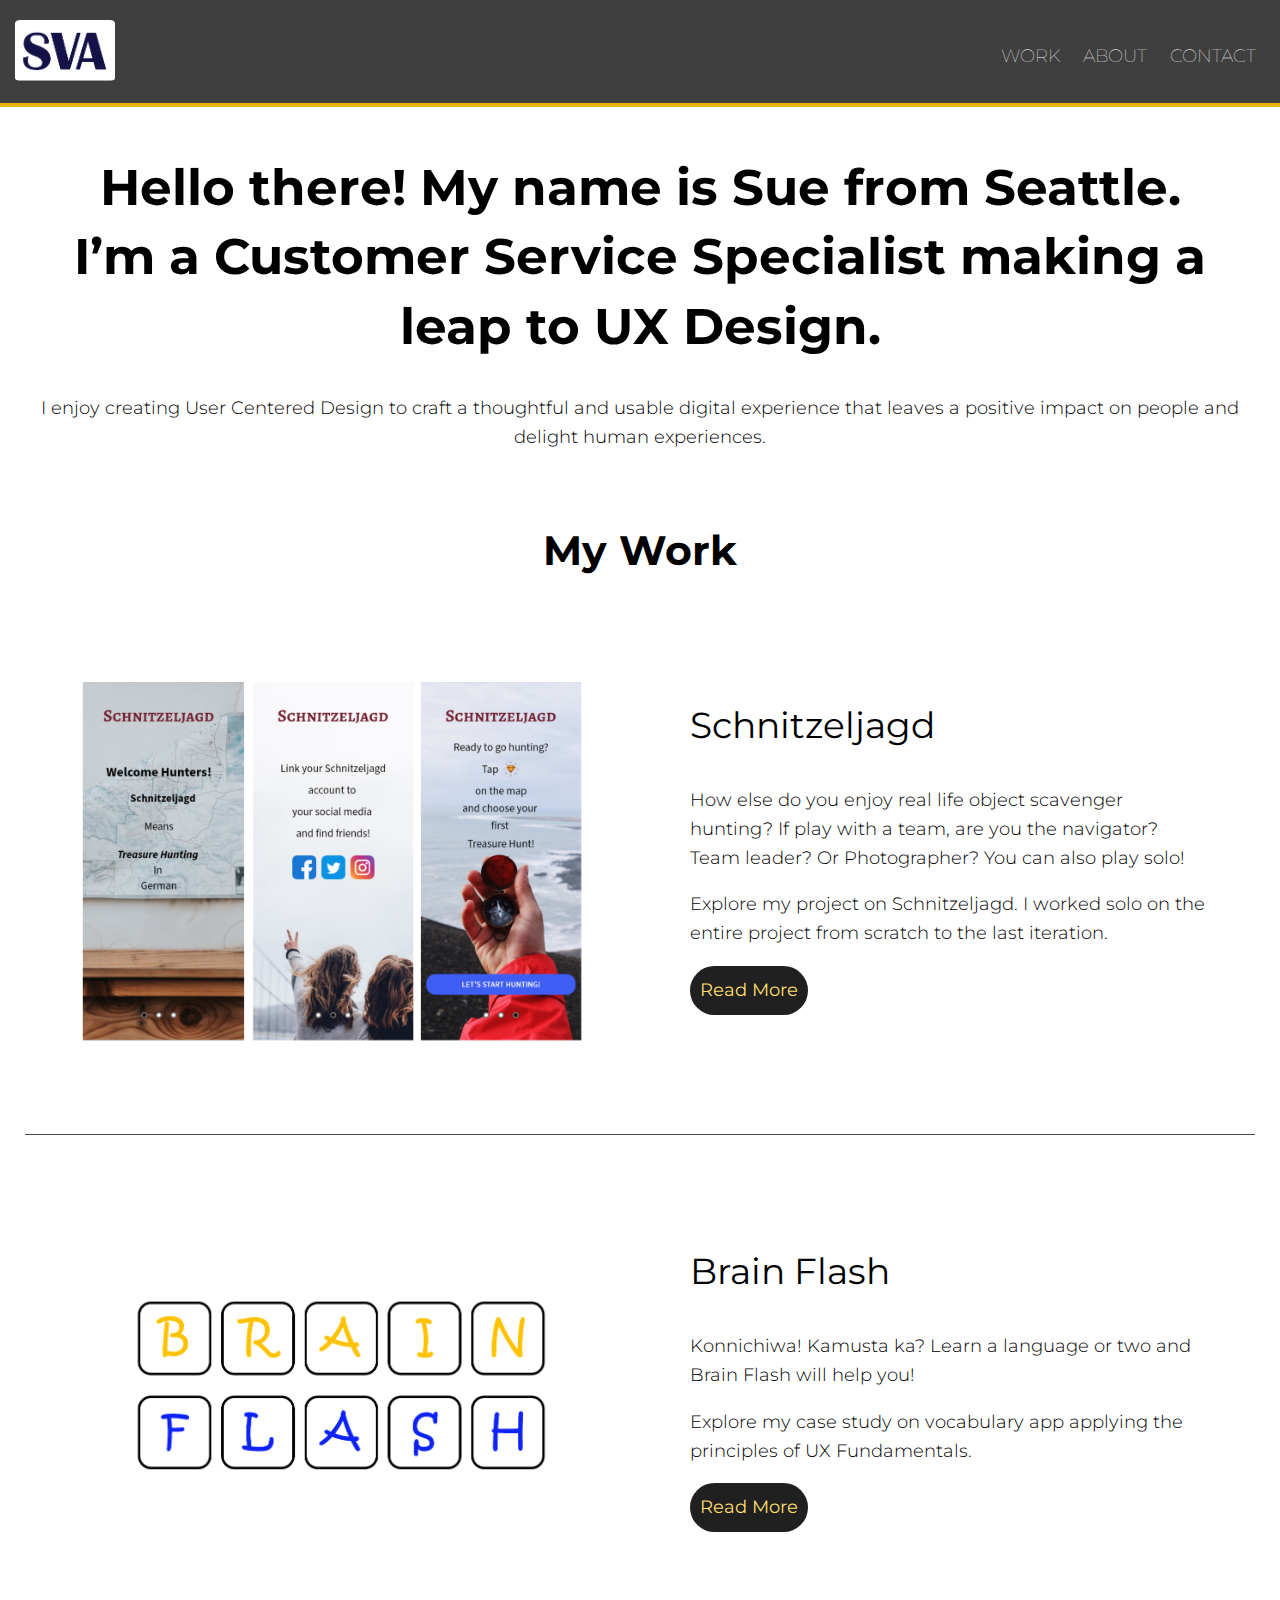
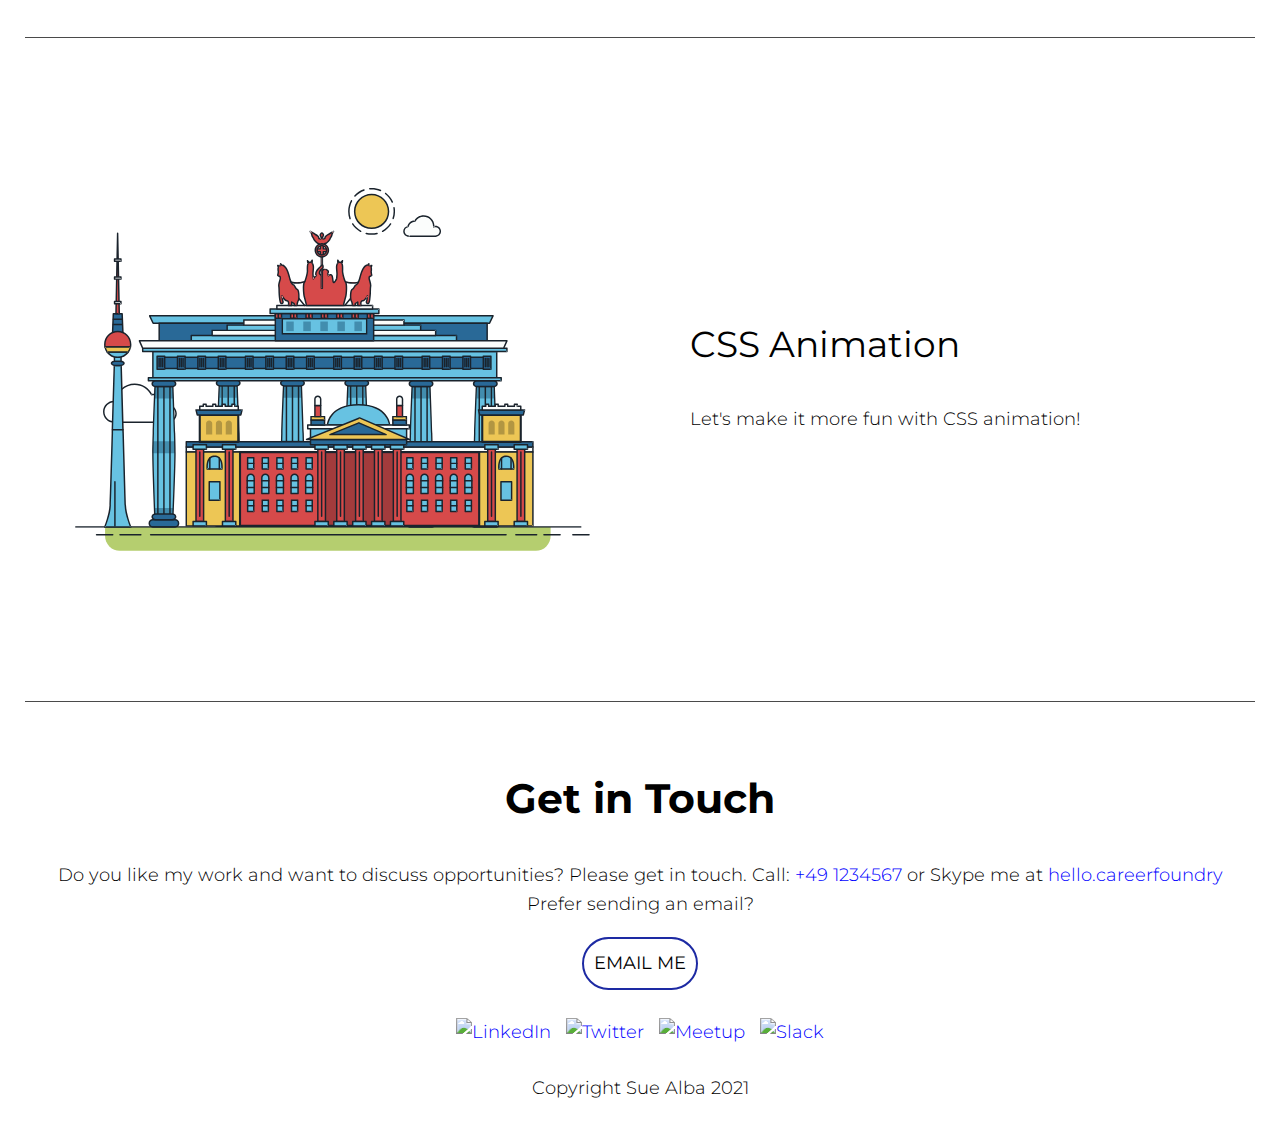
==== commit 85daef2d: "Updated changes suggested by linters" ====
--- a/src/index.html
+++ b/src/index.html
@@ -43,7 +43,6 @@
         </div>
       </div>
     </header>
-
     <main>
       <div id="hero">
         <div class="container center">
@@ -117,7 +116,7 @@
             </div>
           </div>
 
-          <!-- sample CSS Animation begins--  -->
+          <!-- sample CSS Animation begins -->
           <div class="row">
             <div class="column col-md-6 col-lg-7">
               <svg
@@ -2215,6 +2214,7 @@
             <a href="https://www.linkedin.com/" target="_blank">
               <img
                 src="https://img.icons8.com/cute-clipart/64/fa314a/linkedin.png"
+                alt="LinkedIn"
               />
             </a>
           </li>
@@ -2222,6 +2222,7 @@
             <a href="https://www.twitter.com/" target="_blank">
               <img
                 src="https://img.icons8.com/cute-clipart/64/000000/twitter.png"
+                alt="Twitter"
               />
             </a>
           </li>
@@ -2229,12 +2230,16 @@
             <a href="https://www.meetup.com/" target="_blank">
               <img
                 src="https://img.icons8.com/ios-filled/64/fa314a/meetup.png"
+                alt="Meetup"
               />
             </a>
           </li>
           <li>
             <a href="https://www.slack.com/" target="_blank">
-              <img src="https://img.icons8.com/office/64/fa314a/slack.png" />
+              <img
+                src="https://img.icons8.com/office/64/fa314a/slack.png"
+                alt="Slack"
+              />
             </a>
           </li>
         </ul>
--- a/src/css/style.css
+++ b/src/css/style.css
@@ -208,7 +208,6 @@
 a:hover,
 a:focus {
   color: #0000ff;
-  text-decoration: underline;
   /* Underlining when hovering over a link */
 }
 
@@ -263,7 +262,7 @@
 .button {
   display: inline-block; /* since the <a> tag is inline by default, we need to change this to inline-block, but more on this in the next exercise */
   background-color: #202020;
-  color: #ffffff; /* needed to override the default link color */
+  color: #ffdf6c; /* needed to override the default link color */
   font-weight: 400;
   padding: 10px;
   border-radius: 40px;
@@ -272,9 +271,8 @@
 }
 
 .button:visited {
-  color: #ffffff;
-  background-color: #3f3f3f;
-  /* needed to override the default link color */
+  color: #ffdf6c;
+  background-color: #a0a0a0;
 }
 
 .button:hover {
@@ -303,7 +301,7 @@
   background-color: transparent;
   color: #104df6;
   text-transform: uppercase;
-  border: 2px solid1d2aa3;
+  border-bottom: 5px #f61010;
 }
 
 .button.resume:hover {
@@ -335,6 +333,7 @@
 .navtoggle.responsive nav {
   padding: 24px 0 0;
 }
+
 .navtoggle.responsive li {
   display: block;
   padding: 10px 0;
@@ -384,6 +383,15 @@
 
   .navtoggle li:last-child {
     display: none;
+  }
+
+  .navtoggle.responsive li {
+    padding: 0;
+    border-top: 0;
+  }
+
+  .navtoggle.responsive nav {
+    padding: 0;
   }
 
   .row::after {
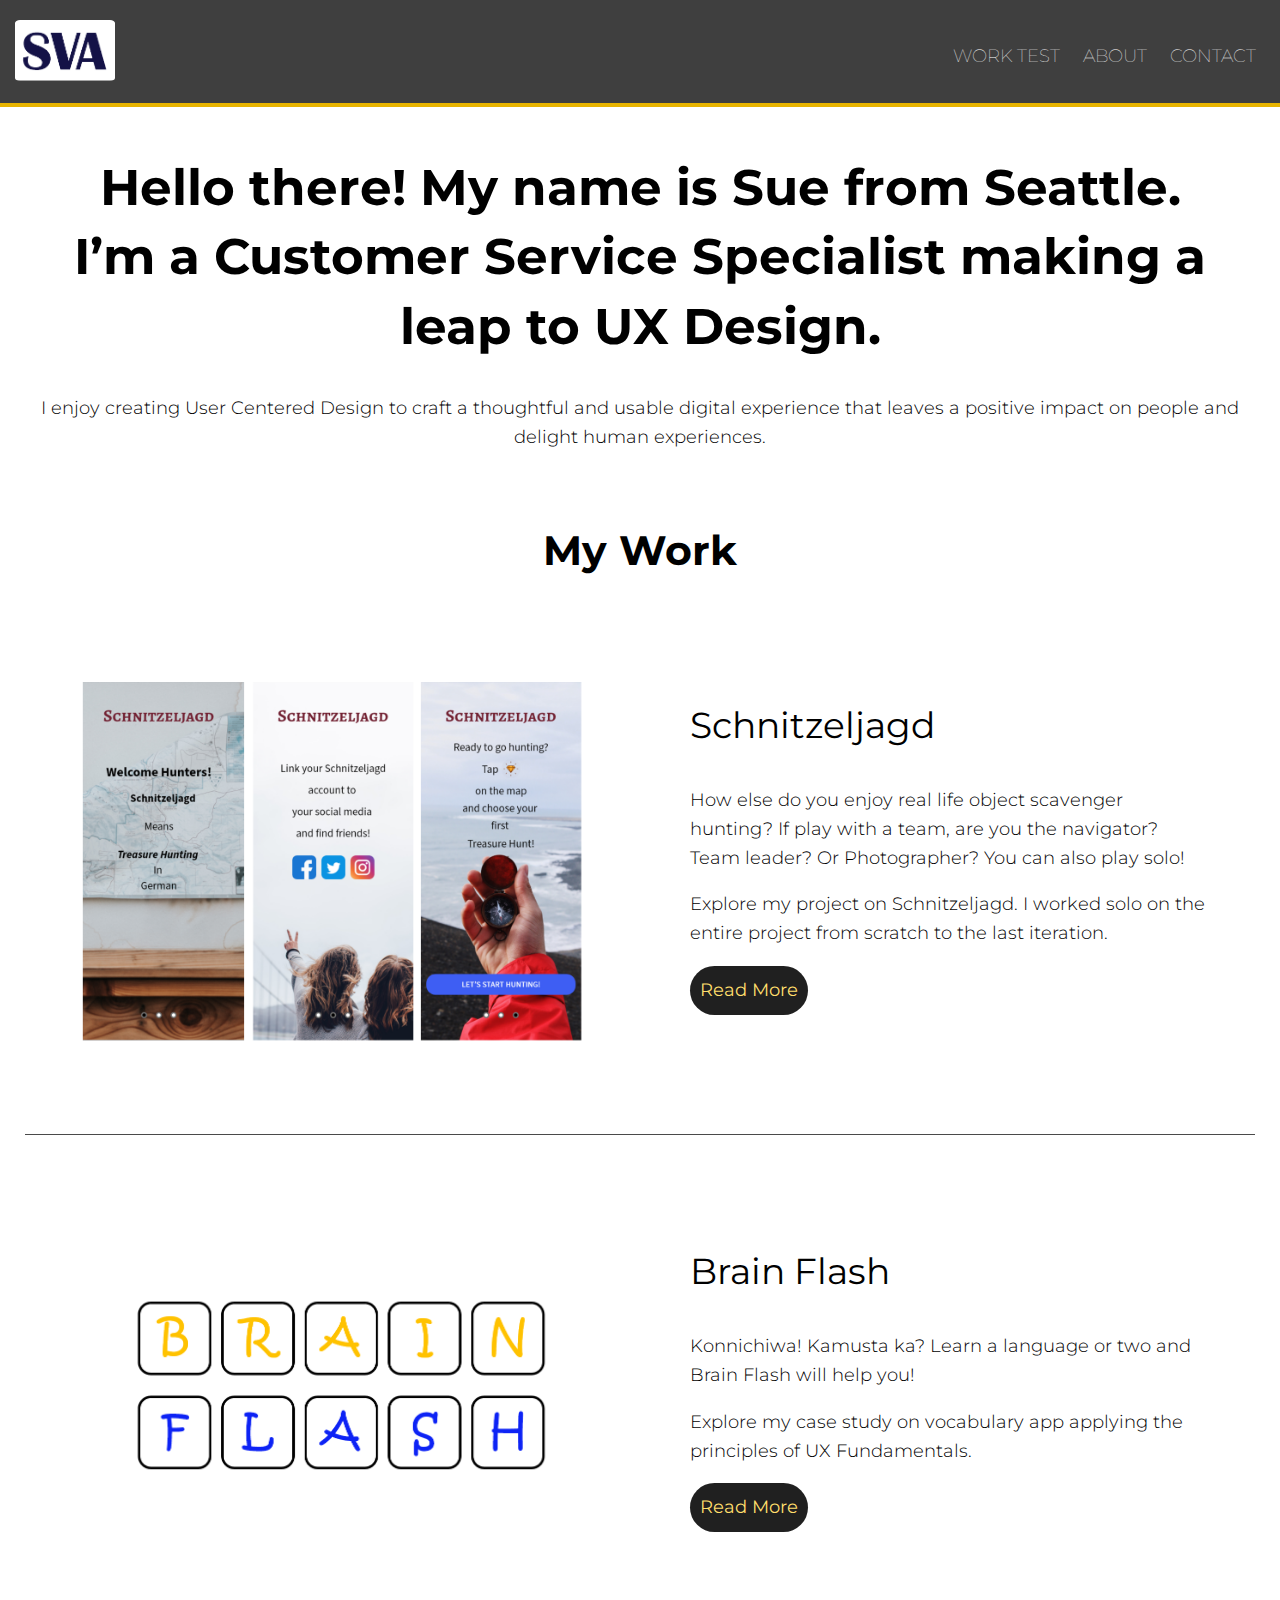
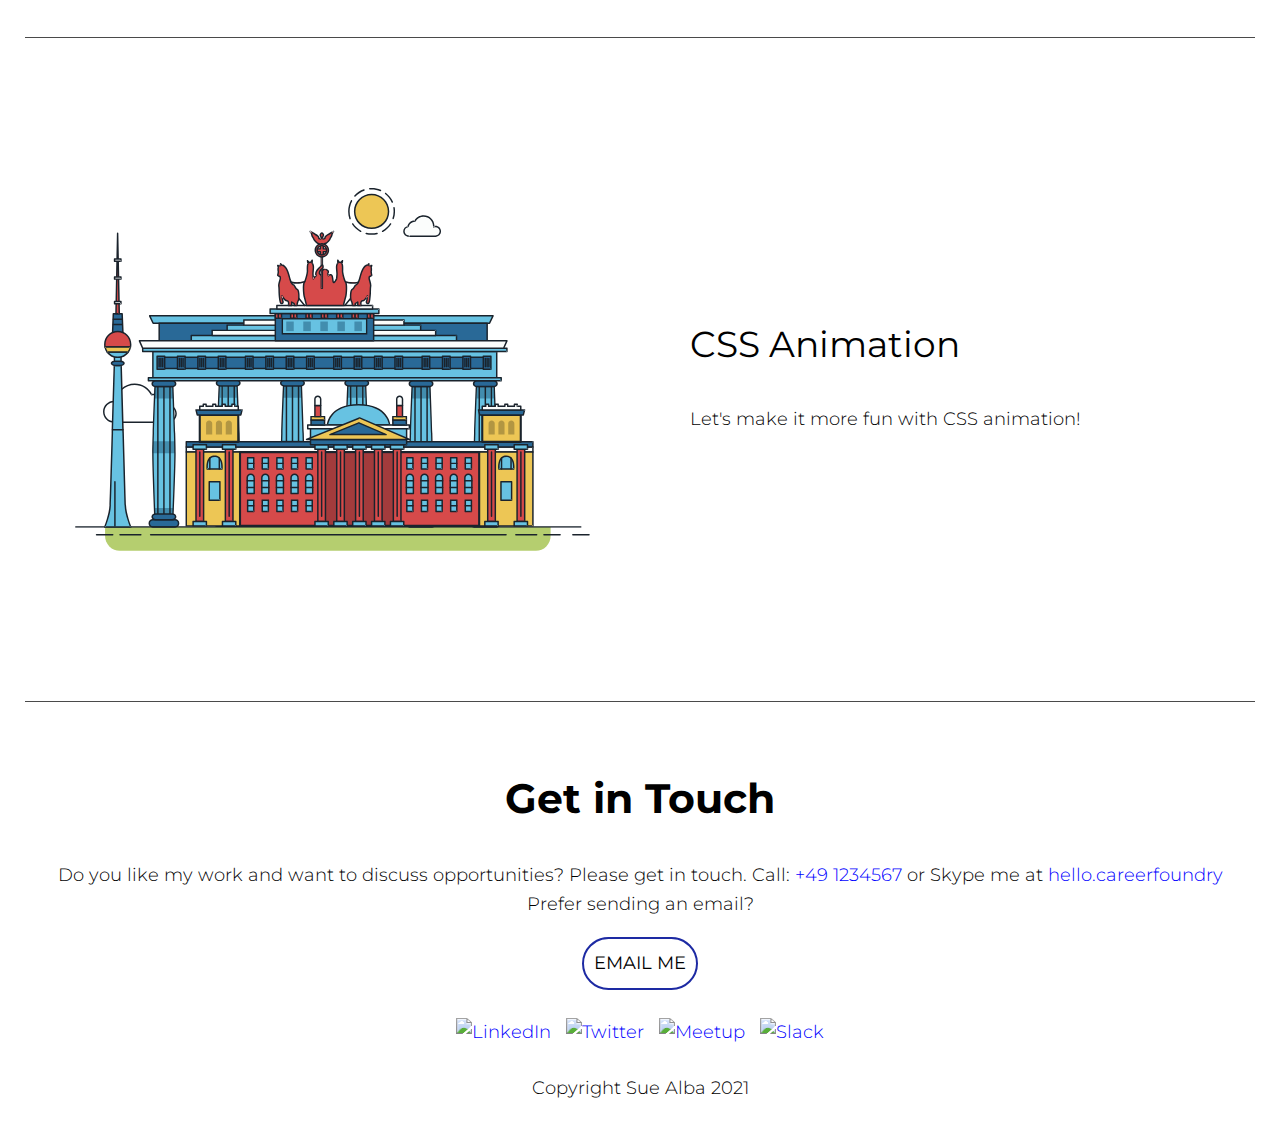
==== commit a14308b6: "Update index.html" ====
--- a/src/index.html
+++ b/src/index.html
@@ -27,7 +27,7 @@
           </a>
           <nav>
             <ul>
-              <li><a href="index.html">Work</a></li>
+              <li><a href="index.html">Work Test</a></li>
               <li><a href="about.html">About</a></li>
               <li><a href="#contact" onclick="menuToggle()">Contact</a></li>
               <li>
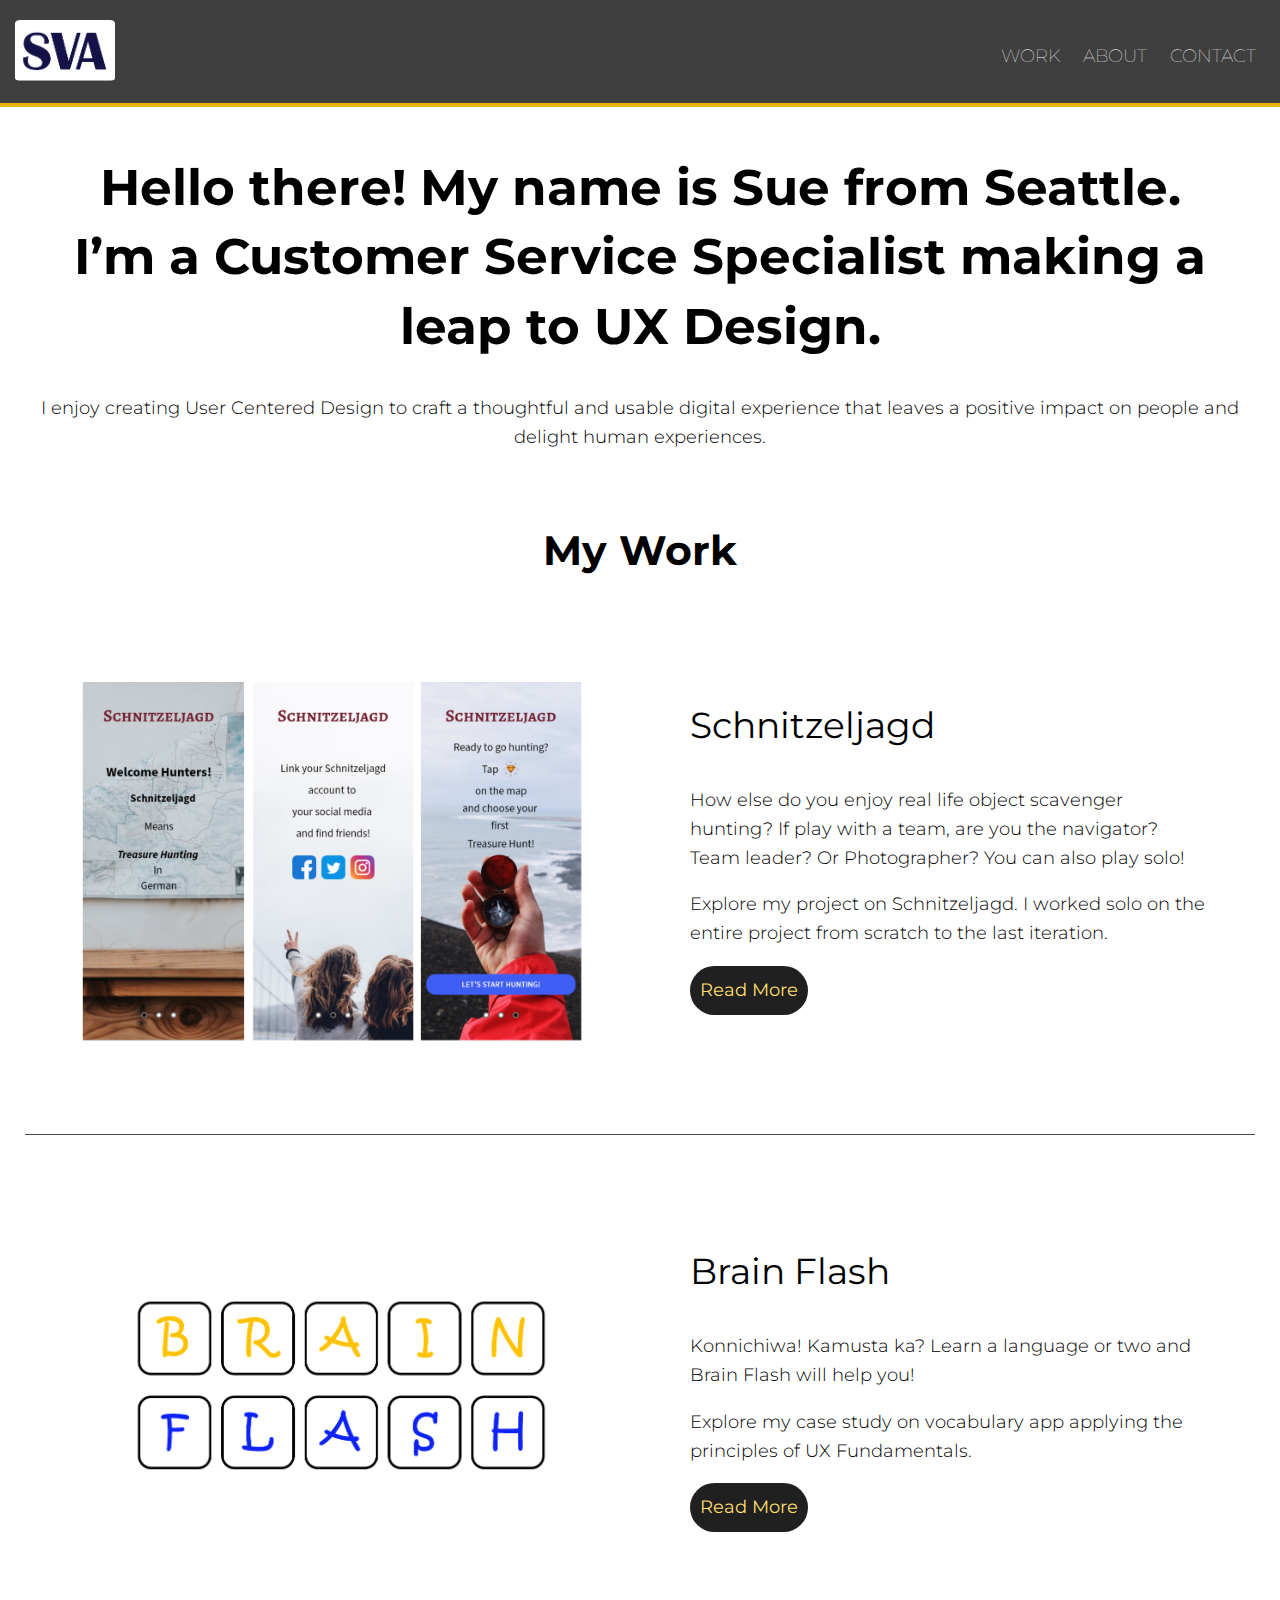
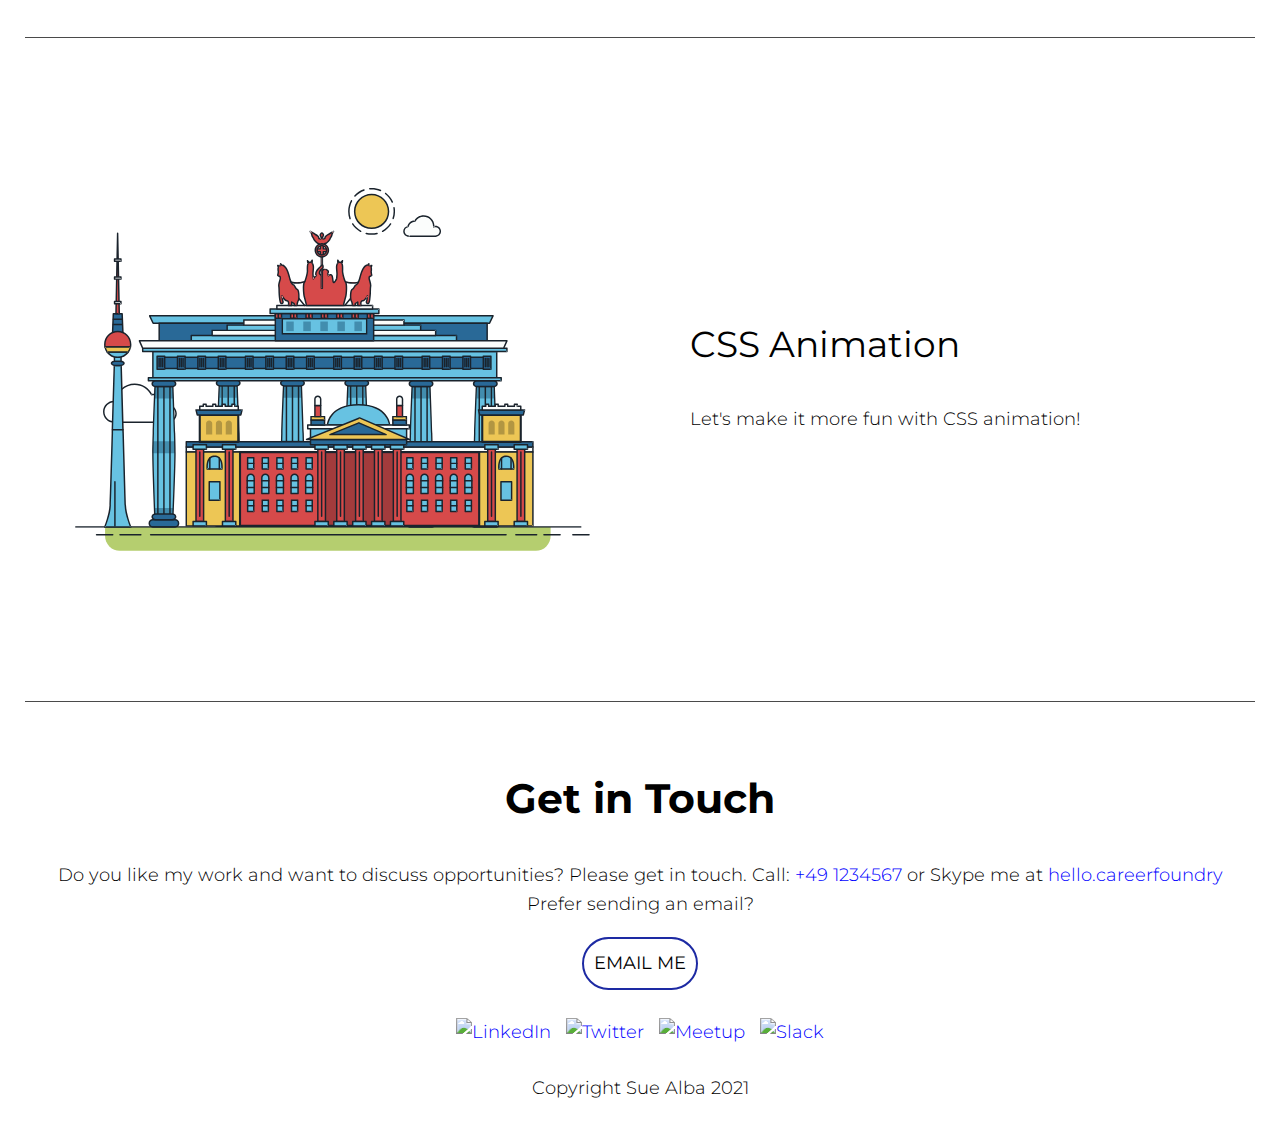
==== commit fd482c28: "Update index.html" ====
--- a/src/index.html
+++ b/src/index.html
@@ -27,7 +27,7 @@
           </a>
           <nav>
             <ul>
-              <li><a href="index.html">Work Test</a></li>
+              <li><a href="index.html">Work</a></li>
               <li><a href="about.html">About</a></li>
               <li><a href="#contact" onclick="menuToggle()">Contact</a></li>
               <li>
